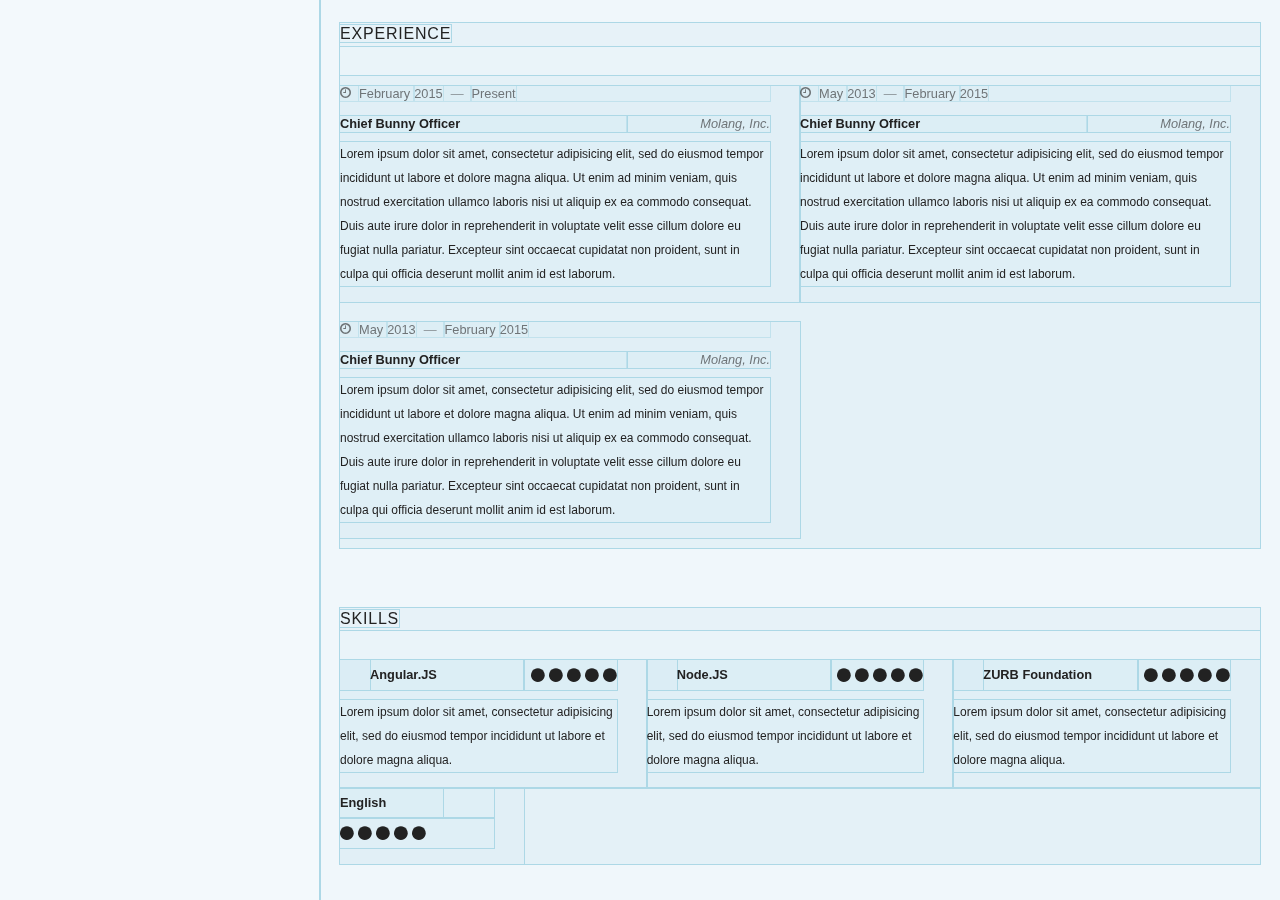
==== index.html @ 6b65cdb1 "Test" ====
<!doctype html>
<html lang="en" data-ng-app="resume">
<head>
  <meta charset="utf-8" />
  <meta name="viewport" content="width=device-width, initial-scale=1.0" />
  <title>Julien Thivent - App résumé</title>
  <link href="/assets/css/app.css" rel="stylesheet" type="text/css">
  <script src="/assets/js/foundation.js"></script>
  <script src="/assets/js/templates.js"></script>
  <script src="/assets/js/routes.js"></script>
  <script src="/assets/js/app.js"></script>
</head>
<body data-unresolved>
	<section data-ui-view>
		<noscript>NOSCRIPT</noscript>
	</section>
</body>
</html>
---- assets/css/app.css ----
@charset "UTF-8";
@import url(http://fonts.googleapis.com/css?family=Lato:100,300,400,700,900,100italic,300italic,400italic,700italic,900italic);
/*! normalize.css v3.0.1 | MIT License | git.io/normalize */
/**
 * 1. Set default font family to sans-serif.
 * 2. Prevent iOS text size adjust after orientation change, without disabling
 *    user zoom.
 */
html {
  font-family: sans-serif;
  /* 1 */
  -ms-text-size-adjust: 100%;
  /* 2 */
  -webkit-text-size-adjust: 100%;
  /* 2 */ }

/**
 * Remove default margin.
 */
body {
  margin: 0; }

/* HTML5 display definitions
   ========================================================================== */
/**
 * Correct `block` display not defined for any HTML5 element in IE 8/9.
 * Correct `block` display not defined for `details` or `summary` in IE 10/11 and Firefox.
 * Correct `block` display not defined for `main` in IE 11.
 */
article, aside, details, figcaption, figure, footer, header, hgroup, main, nav, section, summary {
  display: block; }

/**
 * 1. Correct `inline-block` display not defined in IE 8/9.
 * 2. Normalize vertical alignment of `progress` in Chrome, Firefox, and Opera.
 */
audio, canvas, progress, video {
  display: inline-block;
  /* 1 */
  vertical-align: baseline;
  /* 2 */ }

/**
 * Prevent modern browsers from displaying `audio` without controls.
 * Remove excess height in iOS 5 devices.
 */
audio:not([controls]) {
  display: none;
  height: 0; }

/**
 * Address `[hidden]` styling not present in IE 8/9/10.
 * Hide the `template` element in IE 8/9/11, Safari, and Firefox < 22.
 */
[hidden], template {
  display: none; }

/* Links
   ========================================================================== */
/**
 * Remove the gray background color from active links in IE 10.
 */
a {
  background: transparent; }

/**
 * Improve readability when focused and also mouse hovered in all browsers.
 */
a:active, a:hover {
  outline: 0; }

/* Text-level semantics
   ========================================================================== */
/**
 * Address styling not present in IE 8/9/10/11, Safari, and Chrome.
 */
abbr[title] {
  border-bottom: 1px dotted; }

/**
 * Address style set to `bolder` in Firefox 4+, Safari, and Chrome.
 */
b, strong {
  font-weight: bold; }

/**
 * Address styling not present in Safari and Chrome.
 */
dfn {
  font-style: italic; }

/**
 * Address variable `h1` font-size and margin within `section` and `article`
 * contexts in Firefox 4+, Safari, and Chrome.
 */
h1 {
  font-size: 2em;
  margin: 0.67em 0; }

/**
 * Address styling not present in IE 8/9.
 */
mark {
  background: #ff0;
  color: #000; }

/**
 * Address inconsistent and variable font size in all browsers.
 */
small {
  font-size: 80%; }

/**
 * Prevent `sub` and `sup` affecting `line-height` in all browsers.
 */
sub, sup {
  font-size: 75%;
  line-height: 0;
  position: relative;
  vertical-align: baseline; }

sup {
  top: -0.5em; }

sub {
  bottom: -0.25em; }

/* Embedded content
   ========================================================================== */
/**
 * Remove border when inside `a` element in IE 8/9/10.
 */
img {
  border: 0; }

/**
 * Correct overflow not hidden in IE 9/10/11.
 */
svg:not(:root) {
  overflow: hidden; }

/* Grouping content
   ========================================================================== */
/**
 * Address margin not present in IE 8/9 and Safari.
 */
figure {
  margin: 1em 40px; }

/**
 * Address differences between Firefox and other browsers.
 */
hr {
  box-sizing: content-box;
  height: 0; }

/**
 * Contain overflow in all browsers.
 */
pre {
  overflow: auto; }

/**
 * Address odd `em`-unit font size rendering in all browsers.
 */
code, kbd, pre, samp {
  font-family: monospace, monospace;
  font-size: 1em; }

/* Forms
   ========================================================================== */
/**
 * Known limitation: by default, Chrome and Safari on OS X allow very limited
 * styling of `select`, unless a `border` property is set.
 */
/**
 * 1. Correct color not being inherited.
 *    Known issue: affects color of disabled elements.
 * 2. Correct font properties not being inherited.
 * 3. Address margins set differently in Firefox 4+, Safari, and Chrome.
 */
button, input, optgroup, select, textarea {
  color: inherit;
  /* 1 */
  font: inherit;
  /* 2 */
  margin: 0;
  /* 3 */ }

/**
 * Address `overflow` set to `hidden` in IE 8/9/10/11.
 */
button {
  overflow: visible; }

/**
 * Address inconsistent `text-transform` inheritance for `button` and `select`.
 * All other form control elements do not inherit `text-transform` values.
 * Correct `button` style inheritance in Firefox, IE 8/9/10/11, and Opera.
 * Correct `select` style inheritance in Firefox.
 */
button, select {
  text-transform: none; }

/**
 * 1. Avoid the WebKit bug in Android 4.0.* where (2) destroys native `audio`
 *    and `video` controls.
 * 2. Correct inability to style clickable `input` types in iOS.
 * 3. Improve usability and consistency of cursor style between image-type
 *    `input` and others.
 */
button, html input[type="button"], input[type="reset"], input[type="submit"] {
  -webkit-appearance: button;
  /* 2 */
  cursor: pointer;
  /* 3 */ }

/**
 * Re-set default cursor for disabled elements.
 */
button[disabled], html input[disabled] {
  cursor: default; }

/**
 * Remove inner padding and border in Firefox 4+.
 */
button::-moz-focus-inner, input::-moz-focus-inner {
  border: 0;
  padding: 0; }

/**
 * Address Firefox 4+ setting `line-height` on `input` using `!important` in
 * the UA stylesheet.
 */
input {
  line-height: normal; }

/**
 * It's recommended that you don't attempt to style these elements.
 * Firefox's implementation doesn't respect box-sizing, padding, or width.
 *
 * 1. Address box sizing set to `content-box` in IE 8/9/10.
 * 2. Remove excess padding in IE 8/9/10.
 */
input[type="checkbox"], input[type="radio"] {
  box-sizing: border-box;
  /* 1 */
  padding: 0;
  /* 2 */ }

/**
 * Fix the cursor style for Chrome's increment/decrement buttons. For certain
 * `font-size` values of the `input`, it causes the cursor style of the
 * decrement button to change from `default` to `text`.
 */
input[type="number"]::-webkit-inner-spin-button, input[type="number"]::-webkit-outer-spin-button {
  height: auto; }

/**
 * 1. Address `appearance` set to `searchfield` in Safari and Chrome.
 * 2. Address `box-sizing` set to `border-box` in Safari and Chrome
 *    (include `-moz` to future-proof).
 */
input[type="search"] {
  -webkit-appearance: textfield;
  /* 1 */
  /* 2 */
  box-sizing: content-box; }

/**
 * Remove inner padding and search cancel button in Safari and Chrome on OS X.
 * Safari (but not Chrome) clips the cancel button when the search input has
 * padding (and `textfield` appearance).
 */
input[type="search"]::-webkit-search-cancel-button, input[type="search"]::-webkit-search-decoration {
  -webkit-appearance: none; }

/**
 * Define consistent border, margin, and padding.
 */
fieldset {
  border: 1px solid #c0c0c0;
  margin: 0 2px;
  padding: 0.35em 0.625em 0.75em; }

/**
 * 1. Correct `color` not being inherited in IE 8/9/10/11.
 * 2. Remove padding so people aren't caught out if they zero out fieldsets.
 */
legend {
  border: 0;
  /* 1 */
  padding: 0;
  /* 2 */ }

/**
 * Remove default vertical scrollbar in IE 8/9/10/11.
 */
textarea {
  overflow: auto; }

/**
 * Don't inherit the `font-weight` (applied by a rule above).
 * NOTE: the default cannot safely be changed in Chrome and Safari on OS X.
 */
optgroup {
  font-weight: bold; }

/* Tables
   ========================================================================== */
/**
 * Remove most spacing between table cells.
 */
table {
  border-collapse: collapse;
  border-spacing: 0; }

td, th {
  padding: 0; }

meta.foundation-version {
  font-family: "1.1.0"; }

meta.foundation-mq {
  font-family: "small=0&medium=40rem&large=75rem&xlarge=90rem&xxlarge=120rem"; }

/*
  GLOBAL
  ------

  Global styles and settings for Foundation for Apps are stored here. This file must always
  be imported, no matter what.

  Includes:
   -
*/
html, body {
  height: 100%;
  font-size: 100%; }

html {
  box-sizing: border-box; }

*, *:before, *:after {
  box-sizing: inherit; }

body {
  background: #fff;
  color: #222;
  padding: 0;
  margin: 0;
  font-family: "Helvetica Neue", "Helvetica", Helvetica, Arial, sans-serif;
  font-weight: normal;
  font-style: normal;
  line-height: 1;
  position: relative;
  -webkit-font-smoothing: antialiased;
  -moz-osx-font-smoothing: grayscale; }

img {
  max-width: 100%;
  height: auto;
  -ms-interpolation-mode: bicubic;
  display: inline-block;
  vertical-align: middle; }

a, [ui-sref], [zf-open], [zf-close], [zf-toggle] {
  cursor: pointer; }

#map_canvas img, #map_canvas embed, #map_canvas object, .map_canvas img, .map_canvas embed, .map_canvas object {
  max-width: none !important; }

.padding {
  padding: 1rem; }

.iconic {
  width: 1rem;
  height: 1rem;
  vertical-align: middle; }
  a > .iconic {
    margin-top: -2px;
    margin-right: 0.25rem; }
    a > .iconic * {
      fill: #00558b;
      stroke: #00558b; }
      a > .iconic *.iconic-property-accent {
        fill: #00558b;
        stroke: #00558b; }

.iconic * {
  fill: #00558b;
  stroke: #00558b; }
  .iconic *.iconic-property-accent {
    fill: #00558b;
    stroke: #00558b; }

.iconic-color-primary * {
  fill: #00558b;
  stroke: #00558b; }
  .iconic-color-primary *.iconic-property-accent {
    fill: #00558b;
    stroke: #00558b; }

.iconic-color-success * {
  fill: #43AC6A;
  stroke: #43AC6A; }
  .iconic-color-success *.iconic-property-accent {
    fill: #43AC6A;
    stroke: #43AC6A; }

.iconic-color-warning * {
  fill: #F08A24;
  stroke: #F08A24; }
  .iconic-color-warning *.iconic-property-accent {
    fill: #F08A24;
    stroke: #F08A24; }

.iconic-color-alert * {
  fill: #F04124;
  stroke: #F04124; }
  .iconic-color-alert *.iconic-property-accent {
    fill: #F04124;
    stroke: #F04124; }

.iconic-color-dark * {
  fill: #232323;
  stroke: #232323; }
  .iconic-color-dark *.iconic-property-accent {
    fill: #232323;
    stroke: #232323; }

.iconic-color-secondary * {
  fill: #f1f1f1;
  stroke: #f1f1f1; }
  .iconic-color-secondary *.iconic-property-accent {
    fill: #f1f1f1;
    stroke: #f1f1f1; }

/*
  ACTION SHEET
  ------------

  A dropdown menu that sticks to the bottom of the screen on small devices, and becomes a dropdown menu on larger devices.
*/
/*
  Styles for the list inside an action sheet.
  Don't include this mixin if you want to build custom controls inside the sheet.
*/
/*
  Styles for the action sheet container. Action sheets pin to the top or bottom of the screen.
*/
.action-sheet-container {
  position: relative;
  display: inline-block; }
  .action-sheet-container .button {
    margin-left: 0;
    margin-right: 0; }

.action-sheet {
  position: fixed;
  left: 0;
  z-index: 1000;
  width: 100%;
  padding: 1rem;
  background: white;
  text-align: center;
  transition-property: -webkit-transform opacity;
  transition-property: transform opacity;
  transition-duration: 0.25s;
  transition-timing-function: ease-out;
  box-shadow: 0 -3px 10px rgba(0, 0, 0, 0.25);
  bottom: 0;
  -webkit-transform: translateY(100%);
          transform: translateY(100%); }
  .action-sheet.is-active {
    -webkit-transform: translateY(0%);
            transform: translateY(0%); }
  .action-sheet ul {
    margin: -1rem;
    margin-top: 0;
    list-style-type: none;
    -webkit-user-select: none;
       -moz-user-select: none;
        -ms-user-select: none;
            user-select: none; }
    .action-sheet ul:first-child {
      margin-top: -1rem; }
      .action-sheet ul:first-child li:first-child {
        border-top: 0; }
    .action-sheet ul a {
      display: block;
      padding: 0.8rem;
      line-height: 1;
      color: #000;
      border-top: 1px solid #ccc; }
      .action-sheet ul a:hover {
        color: #000;
        background: #f2f2f2; }
    .action-sheet ul .alert > a {
      color: #F04124; }
    .action-sheet ul .disabled > a {
      pointer-events: none;
      color: #999; }
  @media only screen and (min-width: 40em) {
    .action-sheet {
      /*
    Core styles
  */
      position: absolute;
      left: 50%;
      width: 300px;
      border-radius: 4px;
      opacity: 0;
      pointer-events: none;
      /*
    Menu shadow
  */
      box-shadow: 0 0 10px rgba(0, 0, 0, 0.25);
      /*
    Active state
  */
      /*
    Menu tail
  */
      /*
    Positioning
  */
      top: auto;
      bottom: 0;
      -webkit-transform: translateX(-50%) translateY(110%);
              transform: translateX(-50%) translateY(110%); }
      .action-sheet.is-active {
        opacity: 1;
        pointer-events: auto; }
      .action-sheet::before, .action-sheet::after {
        content: '';
        position: absolute;
        left: 50%;
        display: block;
        width: 0px;
        height: 0px;
        border-left: 10px solid transparent;
        border-right: 10px solid transparent;
        margin-left: -10px; }
      .action-sheet.is-active {
        -webkit-transform: translateX(-50%) translateY(100%);
                transform: translateX(-50%) translateY(100%); }
      .action-sheet::before, .action-sheet::after {
        top: -10px;
        bottom: auto;
        border-top: 0;
        border-bottom: 10px solid white; }
      .action-sheet::before {
        top: -12px;
        border-bottom-color: rgba(0, 0, 0, 0.15); }
      .action-sheet.top {
        /*
    Core styles
  */
        position: absolute;
        left: 50%;
        width: 300px;
        border-radius: 4px;
        opacity: 0;
        pointer-events: none;
        /*
    Menu shadow
  */
        box-shadow: 0 0 10px rgba(0, 0, 0, 0.25);
        /*
    Active state
  */
        /*
    Menu tail
  */
        /*
    Positioning
  */
        top: 0;
        bottom: auto;
        -webkit-transform: translateX(-50%) translateY(-120%);
                transform: translateX(-50%) translateY(-120%); }
        .action-sheet.top.is-active {
          opacity: 1;
          pointer-events: auto; }
        .action-sheet.top::before, .action-sheet.top::after {
          content: '';
          position: absolute;
          left: 50%;
          display: block;
          width: 0px;
          height: 0px;
          border-left: 10px solid transparent;
          border-right: 10px solid transparent;
          margin-left: -10px; }
        .action-sheet.top.is-active {
          -webkit-transform: translateX(-50%) translateY(-110%);
                  transform: translateX(-50%) translateY(-110%); }
        .action-sheet.top::before, .action-sheet.top::after {
          top: auto;
          bottom: -10px;
          border-top: 10px solid white;
          border-bottom: 0; }
        .action-sheet.top::before {
          bottom: -12px;
          border-top-color: rgba(0, 0, 0, 0.15); } }
  .action-sheet.primary {
    background: #00558b;
    color: #fff;
    border: 0; }
    .action-sheet.primary::before {
      display: none; }
    .action-sheet.primary::before, .action-sheet.primary::after {
      border-top-color: #00558b; }
    .action-sheet.primary.top::before, .action-sheet.primary.top::after {
      border-bottom-color: #00558b; }
    .action-sheet.primary ul {
      margin: -1rem;
      margin-top: 0;
      list-style-type: none;
      -webkit-user-select: none;
         -moz-user-select: none;
          -ms-user-select: none;
              user-select: none; }
      .action-sheet.primary ul:first-child {
        margin-top: -1rem; }
        .action-sheet.primary ul:first-child li:first-child {
          border-top: 0; }
      .action-sheet.primary ul a {
        display: block;
        padding: 0.8rem;
        line-height: 1;
        color: #fff;
        border-top: 1px solid #006cb0; }
        .action-sheet.primary ul a:hover {
          color: #fff;
          background: #00609e; }
      .action-sheet.primary ul .alert > a {
        color: #F04124; }
      .action-sheet.primary ul .disabled > a {
        pointer-events: none;
        color: #999; }
  .action-sheet.dark {
    background: #232323;
    color: #fff;
    border: 0; }
    .action-sheet.dark::before {
      display: none; }
    .action-sheet.dark::before, .action-sheet.dark::after {
      border-top-color: #232323; }
    .action-sheet.dark.top::before, .action-sheet.dark.top::after {
      border-bottom-color: #232323; }
    .action-sheet.dark ul {
      margin: -1rem;
      margin-top: 0;
      list-style-type: none;
      -webkit-user-select: none;
         -moz-user-select: none;
          -ms-user-select: none;
              user-select: none; }
      .action-sheet.dark ul:first-child {
        margin-top: -1rem; }
        .action-sheet.dark ul:first-child li:first-child {
          border-top: 0; }
      .action-sheet.dark ul a {
        display: block;
        padding: 0.8rem;
        line-height: 1;
        color: #fff;
        border-top: 1px solid #393939; }
        .action-sheet.dark ul a:hover {
          color: #fff;
          background: #2e2e2e; }
      .action-sheet.dark ul .alert > a {
        color: #F04124; }
      .action-sheet.dark ul .disabled > a {
        pointer-events: none;
        color: #999; }

/*
  BLOCK LIST
  ----------

  A generic list component that can accomodate a variety of styles and controls.

  Features:
   - Icons
   - Labels
   - Chevrons
   - Text fields
   - Dropdown menus
   - Checkbox/radio inputs
*/
/*
  Adds styles for a block list container.

  $font-size: global font size for the list.
  $full-bleed: when "true", the margins of the list invert to line it up with the edge of a padded element.
*/
.block-list {
  margin-bottom: 1rem;
  line-height: 1;
  -webkit-user-select: none;
     -moz-user-select: none;
      -ms-user-select: none;
          user-select: none; }
  .block-list, .block-list ul {
    list-style-type: none; }
  .block-list ul {
    margin-left: 0; }

/*
  Styles block list headers on the selector you include this mixin in (normally a <header>).

  $color - color of the header.
  $font-size - font size of the header.
  $offset - left margin to add to the header, to line it up with the list items.
*/
/*
  Styles block list items on the selector you include this mixin in (normally an <li>).

  $color - color of items.
  $color-hover - color of items on hover.
  $background - background of items.
  $background-hover - background of items on hover.
  $border - border between items.
  $padding - padding on items.
*/
/*
  Adds label styles to the class you include this mixin in.

  $color - color of the label.
  $left-class - extra class to flip the orientation of the label.
  $left-padding - left padding to use for left-hand labels.
*/
/*
  Adds support for chevrons, which appear on the right-hand side of the item.

  $color - color of the chevron.
  $padding - include the global padding of block list items here.
*/
/*
  Adds icon styles. Call this mixin on a block list container.

  $size - size of the icon as a percentage (decimal) of the list item's height.
  $item-selector - overrides the 'li' selector used for list items.
*/
/*
  Adds support for text fields, select menus, and checkbox/radio groups in block lists.

  $color - color of select menu arrow.
  $background-hover - color of select menu when hovered over.
  $padding - include the global padding of block list items here.
  $dropdown-class - class to use for list items that contain a dropdown.
  $switch-class - class to use for switches inside list items.
*/
.block-list {
  font-size: 1rem;
  margin-left: -1rem;
  margin-right: -1rem; }
  .block-list input[type="text"], .block-list input[type="password"], .block-list input[type="date"], .block-list input[type="datetime"], .block-list input[type="datetime-local"], .block-list input[type="month"], .block-list input[type="week"], .block-list input[type="email"], .block-list input[type="number"], .block-list input[type="search"], .block-list input[type="tel"], .block-list input[type="time"], .block-list input[type="url"], .block-list input[type="color"], .block-list textarea {
    margin: 0;
    border: 0;
    line-height: 1;
    height: auto;
    padding: 0.8rem 1rem;
    color: inherit; }
    .block-list input[type="text"]:hover, .block-list input[type="text"]:focus, .block-list input[type="password"]:hover, .block-list input[type="password"]:focus, .block-list input[type="date"]:hover, .block-list input[type="date"]:focus, .block-list input[type="datetime"]:hover, .block-list input[type="datetime"]:focus, .block-list input[type="datetime-local"]:hover, .block-list input[type="datetime-local"]:focus, .block-list input[type="month"]:hover, .block-list input[type="month"]:focus, .block-list input[type="week"]:hover, .block-list input[type="week"]:focus, .block-list input[type="email"]:hover, .block-list input[type="email"]:focus, .block-list input[type="number"]:hover, .block-list input[type="number"]:focus, .block-list input[type="search"]:hover, .block-list input[type="search"]:focus, .block-list input[type="tel"]:hover, .block-list input[type="tel"]:focus, .block-list input[type="time"]:hover, .block-list input[type="time"]:focus, .block-list input[type="url"]:hover, .block-list input[type="url"]:focus, .block-list input[type="color"]:hover, .block-list input[type="color"]:focus, .block-list textarea:hover, .block-list textarea:focus {
      border: 0; }
  .block-list li > input[type="checkbox"], .block-list li > input[type="radio"] {
    position: absolute;
    left: -9999px; }
    .block-list li > input[type="checkbox"] + label, .block-list li > input[type="radio"] + label {
      display: block;
      font-size: 1rem;
      margin: 0; }
    .block-list li > input[type="checkbox"]:checked + label::before, .block-list li > input[type="radio"]:checked + label::before {
      background-image: url('data:image/svg+xml;utf8,<svg xmlns="http://www.w3.org/2000/svg" version="1.1" width="32" height="32" viewBox="0 0 32 32"><path fill="black" d="M16 0c-8.837 0-16 7.163-16 16s7.163 16 16 16 16-7.163 16-16-7.163-16-16-16zm6.906 8.875l2.219 2.031-12.063 13.281-6.188-6.188 2.125-2.125 3.938 3.938 9.969-10.938z"/></svg>');
      content: '';
      background-size: 100% 100%;
      width: 1.5em;
      height: 1.5em;
      color: #00558b;
      float: right;
      pointer-events: none;
      margin-top: -0.25em; }
      @media screen and (min-width: 0\0) {
        .block-list li > input[type="checkbox"]:checked + label::before, .block-list li > input[type="radio"]:checked + label::before {
          background-image: url('[data-uri]'); } }
  .block-list .with-dropdown {
    color: inherit; }
    .block-list .with-dropdown select {
      -webkit-appearance: none;
      -moz-appearance: none;
      outline: 0;
      background: 0;
      border: 0;
      height: auto;
      padding: 0.8rem 1rem;
      margin: 0;
      font-size: 1em;
      line-height: 1;
      color: inherit;
      background-color: transparent; }
  .block-list .switch {
    position: absolute;
    top: 50%;
    right: 1rem;
    -webkit-transform: translateY(-50%);
            transform: translateY(-50%); }
  .block-list.with-icons li > a, .block-list.with-icons li > span, .block-list.with-icons li > label {
    padding-left: 2.8rem; }
  .block-list.with-icons li img, .block-list.with-icons li .iconic {
    position: absolute;
    top: 0.26rem;
    left: 0.26rem;
    width: 2.08rem;
    height: 2.08rem;
    border-radius: 8px;
    pointer-events: none; }
  .block-list header {
    margin-top: 1em;
    color: #666666;
    font-weight: bold;
    margin-bottom: 0.5em;
    margin-left: 1rem;
    font-size: 0.8em;
    cursor: default;
    text-transform: uppercase; }
  .block-list li {
    position: relative;
    border-bottom: 1px solid #d0d0d0; }
    .block-list li:first-child {
      border-top: 1px solid #d0d0d0; }
    .block-list li > a, .block-list li > span, .block-list li > label {
      display: block;
      padding: 0.8rem 1rem;
      padding-left: 1rem;
      color: #000;
      line-height: 1; }
    .block-list li > span {
      cursor: default; }
    .block-list li > a, .block-list li > label {
      cursor: pointer; }
      .block-list li > a:hover, .block-list li > label:hover {
        color: #000; }
    .block-list li > a:hover, .block-list li > label:hover, .block-list li select:hover {
      background: #f4f4f4; }
    .block-list li.caution > a, .block-list li.caution > a:hover {
      color: #F04124; }
    .block-list li.disabled > a {
      cursor: default; }
      .block-list li.disabled > a, .block-list li.disabled > a:hover {
        color: #999; }
      .block-list li.disabled > a:hover {
        background: transparent; }
    .block-list li.with-chevron::after {
      content: '\203A';
      display: block;
      position: absolute;
      right: 1rem;
      top: 50%;
      -webkit-transform: translateY(-50%);
              transform: translateY(-50%);
      font-weight: bold;
      color: #666666;
      font-size: 2em; }
    .block-list li.with-chevron .block-list-label {
      padding-right: 1.5rem; }
    .block-list li .block-list-label {
      display: inline-block;
      float: right;
      padding: 0;
      color: #999999;
      pointer-events: none; }
      .block-list li .block-list-label.left {
        margin-left: 0.8rem;
        float: none; }

.button, .button-group > li > a, .button-group > li > label, .button-group > li > button, #content .navigation .scrollers li a {
  display: inline-block;
  border: 0;
  text-align: center;
  line-height: 1;
  cursor: pointer;
  -webkit-appearance: none;
  -webkit-font-smoothing: antialiased;
  transition: background 0.25s ease-out;
  vertical-align: middle;
  padding: 0.85em 1em;
  margin: 0 1rem 1rem 0;
  font-size: 0.9rem;
  border-radius: 0; }

.button {
  font-size: 0.9rem;
  display: inline-block;
  width: auto;
  margin: 0 1rem 1rem 0;
  background: #00558b;
  color: #fff; }
  .button .iconic {
    width: 1em;
    height: 1em;
    vertical-align: middle;
    margin-right: 0.25em;
    margin-top: -2px; }
  .button:hover, .button:focus {
    background: #004876;
    color: #fff; }
  .button .iconic * {
    fill: #fff;
    stroke: #fff; }
    .button .iconic *.iconic-property-accent {
      fill: #fff;
      stroke: #fff; }
  .button.tiny {
    font-size: 0.63rem; }
    .button.tiny .iconic {
      width: 1em;
      height: 1em;
      vertical-align: middle;
      margin-right: 0.25em;
      margin-top: -2px; }
  .button.small {
    font-size: 0.72rem; }
    .button.small .iconic {
      width: 1em;
      height: 1em;
      vertical-align: middle;
      margin-right: 0.25em;
      margin-top: -2px; }
  .button.large {
    font-size: 1.17rem; }
    .button.large .iconic {
      width: 1em;
      height: 1em;
      vertical-align: middle;
      margin-right: 0.25em;
      margin-top: -2px; }
  .button.expand {
    display: block;
    width: 100%;
    margin-left: 0;
    margin-right: 0; }
  .button.secondary {
    background: #f1f1f1;
    color: #000; }
    .button.secondary:hover, .button.secondary:focus {
      background: #cdcdcd;
      color: #000; }
    .button.secondary .iconic * {
      fill: #000;
      stroke: #000; }
      .button.secondary .iconic *.iconic-property-accent {
        fill: #000;
        stroke: #000; }
  .button.success {
    background: #43AC6A;
    color: #fff; }
    .button.success:hover, .button.success:focus {
      background: #39925a;
      color: #fff; }
    .button.success .iconic * {
      fill: #fff;
      stroke: #fff; }
      .button.success .iconic *.iconic-property-accent {
        fill: #fff;
        stroke: #fff; }
  .button.warning {
    background: #F08A24;
    color: #fff; }
    .button.warning:hover, .button.warning:focus {
      background: #dc750f;
      color: #fff; }
    .button.warning .iconic * {
      fill: #fff;
      stroke: #fff; }
      .button.warning .iconic *.iconic-property-accent {
        fill: #fff;
        stroke: #fff; }
  .button.alert {
    background: #F04124;
    color: #fff; }
    .button.alert:hover, .button.alert:focus {
      background: #dc2c0f;
      color: #fff; }
    .button.alert .iconic * {
      fill: #fff;
      stroke: #fff; }
      .button.alert .iconic *.iconic-property-accent {
        fill: #fff;
        stroke: #fff; }
  .button.info {
    background: #A0D3E8;
    color: #000; }
    .button.info:hover, .button.info:focus {
      background: #71bddd;
      color: #000; }
    .button.info .iconic * {
      fill: #000;
      stroke: #000; }
      .button.info .iconic *.iconic-property-accent {
        fill: #000;
        stroke: #000; }
  .button.dark {
    background: #232323;
    color: #fff; }
    .button.dark:hover, .button.dark:focus {
      background: #1e1e1e;
      color: #fff; }
    .button.dark .iconic * {
      fill: #fff;
      stroke: #fff; }
      .button.dark .iconic *.iconic-property-accent {
        fill: #fff;
        stroke: #fff; }
  .button.hollow {
    border: 1px solid #00558b;
    background: transparent;
    color: #00558b; }
    .button.hollow:hover, .button.hollow:focus {
      border-color: #008ee8;
      background: transparent;
      color: #008ee8; }
    .button.hollow .iconic * {
      fill: #00558b;
      stroke: #00558b; }
      .button.hollow .iconic *.iconic-property-accent {
        fill: #00558b;
        stroke: #00558b; }
    .button.hollow:hover .iconic * {
      fill: #008ee8;
      stroke: #008ee8; }
      .button.hollow:hover .iconic *.iconic-property-accent {
        fill: #008ee8;
        stroke: #008ee8; }
    .button.hollow.secondary {
      border: 1px solid #f1f1f1;
      background: transparent;
      color: #f1f1f1; }
      .button.hollow.secondary:hover, .button.hollow.secondary:focus {
        border-color: #f4f4f4;
        background: transparent;
        color: #f4f4f4; }
      .button.hollow.secondary .iconic * {
        fill: #f1f1f1;
        stroke: #f1f1f1; }
        .button.hollow.secondary .iconic *.iconic-property-accent {
          fill: #f1f1f1;
          stroke: #f1f1f1; }
      .button.hollow.secondary:hover .iconic * {
        fill: #f4f4f4;
        stroke: #f4f4f4; }
        .button.hollow.secondary:hover .iconic *.iconic-property-accent {
          fill: #f4f4f4;
          stroke: #f4f4f4; }
    .button.hollow.success {
      border: 1px solid #43AC6A;
      background: transparent;
      color: #43AC6A; }
      .button.hollow.success:hover, .button.hollow.success:focus {
        border-color: #6dc68e;
        background: transparent;
        color: #6dc68e; }
      .button.hollow.success .iconic * {
        fill: #43AC6A;
        stroke: #43AC6A; }
        .button.hollow.success .iconic *.iconic-property-accent {
          fill: #43AC6A;
          stroke: #43AC6A; }
      .button.hollow.success:hover .iconic * {
        fill: #6dc68e;
        stroke: #6dc68e; }
        .button.hollow.success:hover .iconic *.iconic-property-accent {
          fill: #6dc68e;
          stroke: #6dc68e; }
    .button.hollow.warning {
      border: 1px solid #F08A24;
      background: transparent;
      color: #F08A24; }
      .button.hollow.warning:hover, .button.hollow.warning:focus {
        border-color: #f4a75b;
        background: transparent;
        color: #f4a75b; }
      .button.hollow.warning .iconic * {
        fill: #F08A24;
        stroke: #F08A24; }
        .button.hollow.warning .iconic *.iconic-property-accent {
          fill: #F08A24;
          stroke: #F08A24; }
      .button.hollow.warning:hover .iconic * {
        fill: #f4a75b;
        stroke: #f4a75b; }
        .button.hollow.warning:hover .iconic *.iconic-property-accent {
          fill: #f4a75b;
          stroke: #f4a75b; }
    .button.hollow.alert {
      border: 1px solid #F04124;
      background: transparent;
      color: #F04124; }
      .button.hollow.alert:hover, .button.hollow.alert:focus {
        border-color: #f4715b;
        background: transparent;
        color: #f4715b; }
      .button.hollow.alert .iconic * {
        fill: #F04124;
        stroke: #F04124; }
        .button.hollow.alert .iconic *.iconic-property-accent {
          fill: #F04124;
          stroke: #F04124; }
      .button.hollow.alert:hover .iconic * {
        fill: #f4715b;
        stroke: #f4715b; }
        .button.hollow.alert:hover .iconic *.iconic-property-accent {
          fill: #f4715b;
          stroke: #f4715b; }
    .button.hollow.info {
      border: 1px solid #A0D3E8;
      background: transparent;
      color: #A0D3E8; }
      .button.hollow.info:hover, .button.hollow.info:focus {
        border-color: #b8deee;
        background: transparent;
        color: #b8deee; }
      .button.hollow.info .iconic * {
        fill: #A0D3E8;
        stroke: #A0D3E8; }
        .button.hollow.info .iconic *.iconic-property-accent {
          fill: #A0D3E8;
          stroke: #A0D3E8; }
      .button.hollow.info:hover .iconic * {
        fill: #b8deee;
        stroke: #b8deee; }
        .button.hollow.info:hover .iconic *.iconic-property-accent {
          fill: #b8deee;
          stroke: #b8deee; }
    .button.hollow.dark {
      border: 1px solid #232323;
      background: transparent;
      color: #232323; }
      .button.hollow.dark:hover, .button.hollow.dark:focus {
        border-color: #5a5a5a;
        background: transparent;
        color: #5a5a5a; }
      .button.hollow.dark .iconic * {
        fill: #232323;
        stroke: #232323; }
        .button.hollow.dark .iconic *.iconic-property-accent {
          fill: #232323;
          stroke: #232323; }
      .button.hollow.dark:hover .iconic * {
        fill: #5a5a5a;
        stroke: #5a5a5a; }
        .button.hollow.dark:hover .iconic *.iconic-property-accent {
          fill: #5a5a5a;
          stroke: #5a5a5a; }
  .button.disabled {
    opacity: 0.5;
    cursor: default;
    pointer-events: none; }

.button-group {
  margin: 0;
  margin-bottom: 1rem;
  list-style-type: none;
  display: -webkit-inline-flex;
  display: -ms-inline-flexbox;
  display: inline-flex;
  border-radius: 0;
  overflow: hidden;
  font-size: 0.9rem; }
  .button-group > li {
    -webkit-flex: 0 0 auto;
        -ms-flex: 0 0 auto;
            flex: 0 0 auto; }
    .button-group > li > a, .button-group > li > label, .button-group > li > button {
      border-radius: 0;
      font-size: inherit;
      display: block;
      margin: 0; }
    .button-group > li > input + label {
      margin-left: 0; }
    .button-group > li:not(:last-child) > a, .button-group > li:not(:last-child) > label, .button-group > li:not(:last-child) > button {
      border-right: 1px solid #004068; }
  .button-group .iconic {
    width: 1em;
    height: 1em;
    vertical-align: middle;
    margin-right: 0.25em;
    margin-top: -2px; }

.button-group.segmented, .button-group.segmented.secondary, .button-group.segmented.success, .button-group.segmented.warning, .button-group.segmented.alert {
  border: 1px solid #00558b;
  transition-property: background color; }
  .button-group.segmented > li > input[type="radio"] {
    position: absolute;
    left: -9999px; }
  .button-group.segmented > li > a, .button-group.segmented.secondary > li > a, .button-group.segmented.success > li > a, .button-group.segmented.warning > li > a, .button-group.segmented.alert > li > a, .button-group.segmented > li > label, .button-group.segmented.secondary > li > label, .button-group.segmented.success > li > label, .button-group.segmented.warning > li > label, .button-group.segmented.alert > li > label, .button-group.segmented > li > button, .button-group.segmented.secondary > li > button, .button-group.segmented.success > li > button, .button-group.segmented.warning > li > button, .button-group.segmented.alert > li > button {
    margin-right: 0;
    background: transparent; }

.button-group {
  display: -webkit-inline-flex;
  display: -ms-inline-flexbox;
  display: inline-flex;
  border-radius: 0; }
  .button-group > li {
    -webkit-flex: 0 0 auto;
        -ms-flex: 0 0 auto;
            flex: 0 0 auto; }
  .button-group > li > a, .button-group > li > label, .button-group > li > button {
    background: #00558b;
    color: #fff;
    border-color: #004876; }
    .button-group > li > a:hover, .button-group > li > a:focus, .button-group > li > label:hover, .button-group > li > label:focus, .button-group > li > button:hover, .button-group > li > button:focus {
      background: #004876;
      color: #fff; }
    .button-group > li > a .iconic *, .button-group > li > label .iconic *, .button-group > li > button .iconic * {
      fill: #fff;
      stroke: #fff; }
      .button-group > li > a .iconic *.iconic-property-accent, .button-group > li > label .iconic *.iconic-property-accent, .button-group > li > button .iconic *.iconic-property-accent {
        fill: #fff;
        stroke: #fff; }
  .button-group > li.is-active > a, .button-group > li.is-active > label, .button-group > li.is-active > button {
    background: #004876; }
  .button-group.secondary > li > a, .button-group.secondary > li > label, .button-group.secondary > li > button {
    background: #f1f1f1;
    color: #000;
    border-color: #cdcdcd; }
    .button-group.secondary > li > a:hover, .button-group.secondary > li > a:focus, .button-group.secondary > li > label:hover, .button-group.secondary > li > label:focus, .button-group.secondary > li > button:hover, .button-group.secondary > li > button:focus {
      background: #cdcdcd;
      color: #000; }
    .button-group.secondary > li > a .iconic *, .button-group.secondary > li > label .iconic *, .button-group.secondary > li > button .iconic * {
      fill: #000;
      stroke: #000; }
      .button-group.secondary > li > a .iconic *.iconic-property-accent, .button-group.secondary > li > label .iconic *.iconic-property-accent, .button-group.secondary > li > button .iconic *.iconic-property-accent {
        fill: #000;
        stroke: #000; }
  .button-group.secondary > li.is-active > a, .button-group.secondary > li.is-active > label, .button-group.secondary > li.is-active > button {
    background: #cdcdcd; }
  .button-group.success > li > a, .button-group.success > li > label, .button-group.success > li > button {
    background: #43AC6A;
    color: #fff;
    border-color: #39925a; }
    .button-group.success > li > a:hover, .button-group.success > li > a:focus, .button-group.success > li > label:hover, .button-group.success > li > label:focus, .button-group.success > li > button:hover, .button-group.success > li > button:focus {
      background: #39925a;
      color: #fff; }
    .button-group.success > li > a .iconic *, .button-group.success > li > label .iconic *, .button-group.success > li > button .iconic * {
      fill: #fff;
      stroke: #fff; }
      .button-group.success > li > a .iconic *.iconic-property-accent, .button-group.success > li > label .iconic *.iconic-property-accent, .button-group.success > li > button .iconic *.iconic-property-accent {
        fill: #fff;
        stroke: #fff; }
  .button-group.success > li.is-active > a, .button-group.success > li.is-active > label, .button-group.success > li.is-active > button {
    background: #39925a; }
  .button-group.warning > li > a, .button-group.warning > li > label, .button-group.warning > li > button {
    background: #F08A24;
    color: #fff;
    border-color: #dc750f; }
    .button-group.warning > li > a:hover, .button-group.warning > li > a:focus, .button-group.warning > li > label:hover, .button-group.warning > li > label:focus, .button-group.warning > li > button:hover, .button-group.warning > li > button:focus {
      background: #dc750f;
      color: #fff; }
    .button-group.warning > li > a .iconic *, .button-group.warning > li > label .iconic *, .button-group.warning > li > button .iconic * {
      fill: #fff;
      stroke: #fff; }
      .button-group.warning > li > a .iconic *.iconic-property-accent, .button-group.warning > li > label .iconic *.iconic-property-accent, .button-group.warning > li > button .iconic *.iconic-property-accent {
        fill: #fff;
        stroke: #fff; }
  .button-group.warning > li.is-active > a, .button-group.warning > li.is-active > label, .button-group.warning > li.is-active > button {
    background: #dc750f; }
  .button-group.alert > li > a, .button-group.alert > li > label, .button-group.alert > li > button {
    background: #F04124;
    color: #fff;
    border-color: #dc2c0f; }
    .button-group.alert > li > a:hover, .button-group.alert > li > a:focus, .button-group.alert > li > label:hover, .button-group.alert > li > label:focus, .button-group.alert > li > button:hover, .button-group.alert > li > button:focus {
      background: #dc2c0f;
      color: #fff; }
    .button-group.alert > li > a .iconic *, .button-group.alert > li > label .iconic *, .button-group.alert > li > button .iconic * {
      fill: #fff;
      stroke: #fff; }
      .button-group.alert > li > a .iconic *.iconic-property-accent, .button-group.alert > li > label .iconic *.iconic-property-accent, .button-group.alert > li > button .iconic *.iconic-property-accent {
        fill: #fff;
        stroke: #fff; }
  .button-group.alert > li.is-active > a, .button-group.alert > li.is-active > label, .button-group.alert > li.is-active > button {
    background: #dc2c0f; }
  .button-group > li.secondary > a, .button-group > li.secondary > label, .button-group > li.secondary > button {
    background: #f1f1f1;
    color: #000;
    border-color: #f1f1f1; }
    .button-group > li.secondary > a:hover, .button-group > li.secondary > a:focus, .button-group > li.secondary > label:hover, .button-group > li.secondary > label:focus, .button-group > li.secondary > button:hover, .button-group > li.secondary > button:focus {
      background: #cdcdcd;
      color: #000; }
    .button-group > li.secondary > a:hover, .button-group > li.secondary > a:focus, .button-group > li.secondary > label:hover, .button-group > li.secondary > label:focus, .button-group > li.secondary > button:hover, .button-group > li.secondary > button:focus {
      border-color: #b5b5b5; }
    .button-group > li.secondary > a .iconic *, .button-group > li.secondary > label .iconic *, .button-group > li.secondary > button .iconic * {
      fill: #000;
      stroke: #000; }
      .button-group > li.secondary > a .iconic *.iconic-property-accent, .button-group > li.secondary > label .iconic *.iconic-property-accent, .button-group > li.secondary > button .iconic *.iconic-property-accent {
        fill: #000;
        stroke: #000; }
  .button-group > li.success > a, .button-group > li.success > label, .button-group > li.success > button {
    background: #43AC6A;
    color: #fff;
    border-color: #43AC6A; }
    .button-group > li.success > a:hover, .button-group > li.success > a:focus, .button-group > li.success > label:hover, .button-group > li.success > label:focus, .button-group > li.success > button:hover, .button-group > li.success > button:focus {
      background: #39925a;
      color: #fff; }
    .button-group > li.success > a:hover, .button-group > li.success > a:focus, .button-group > li.success > label:hover, .button-group > li.success > label:focus, .button-group > li.success > button:hover, .button-group > li.success > button:focus {
      border-color: #32814f; }
    .button-group > li.success > a .iconic *, .button-group > li.success > label .iconic *, .button-group > li.success > button .iconic * {
      fill: #fff;
      stroke: #fff; }
      .button-group > li.success > a .iconic *.iconic-property-accent, .button-group > li.success > label .iconic *.iconic-property-accent, .button-group > li.success > button .iconic *.iconic-property-accent {
        fill: #fff;
        stroke: #fff; }
  .button-group > li.warning > a, .button-group > li.warning > label, .button-group > li.warning > button {
    background: #F08A24;
    color: #fff;
    border-color: #F08A24; }
    .button-group > li.warning > a:hover, .button-group > li.warning > a:focus, .button-group > li.warning > label:hover, .button-group > li.warning > label:focus, .button-group > li.warning > button:hover, .button-group > li.warning > button:focus {
      background: #dc750f;
      color: #fff; }
    .button-group > li.warning > a:hover, .button-group > li.warning > a:focus, .button-group > li.warning > label:hover, .button-group > li.warning > label:focus, .button-group > li.warning > button:hover, .button-group > li.warning > button:focus {
      border-color: #c2670d; }
    .button-group > li.warning > a .iconic *, .button-group > li.warning > label .iconic *, .button-group > li.warning > button .iconic * {
      fill: #fff;
      stroke: #fff; }
      .button-group > li.warning > a .iconic *.iconic-property-accent, .button-group > li.warning > label .iconic *.iconic-property-accent, .button-group > li.warning > button .iconic *.iconic-property-accent {
        fill: #fff;
        stroke: #fff; }
  .button-group > li.alert > a, .button-group > li.alert > label, .button-group > li.alert > button {
    background: #F04124;
    color: #fff;
    border-color: #F04124; }
    .button-group > li.alert > a:hover, .button-group > li.alert > a:focus, .button-group > li.alert > label:hover, .button-group > li.alert > label:focus, .button-group > li.alert > button:hover, .button-group > li.alert > button:focus {
      background: #dc2c0f;
      color: #fff; }
    .button-group > li.alert > a:hover, .button-group > li.alert > a:focus, .button-group > li.alert > label:hover, .button-group > li.alert > label:focus, .button-group > li.alert > button:hover, .button-group > li.alert > button:focus {
      border-color: #c2270d; }
    .button-group > li.alert > a .iconic *, .button-group > li.alert > label .iconic *, .button-group > li.alert > button .iconic * {
      fill: #fff;
      stroke: #fff; }
      .button-group > li.alert > a .iconic *.iconic-property-accent, .button-group > li.alert > label .iconic *.iconic-property-accent, .button-group > li.alert > button .iconic *.iconic-property-accent {
        fill: #fff;
        stroke: #fff; }
  .button-group.segmented {
    border-color: #00558b; }
    .button-group.segmented > li > a, .button-group.segmented > li > label, .button-group.segmented > li > button {
      border-color: #00558b;
      color: #00558b; }
      .button-group.segmented > li > a:hover, .button-group.segmented > li > label:hover, .button-group.segmented > li > button:hover {
        background: rgba(0, 85, 139, 0.25);
        color: #00558b; }
      .button-group.segmented > li > a .iconic *, .button-group.segmented > li > label .iconic *, .button-group.segmented > li > button .iconic * {
        fill: #00558b;
        stroke: #00558b; }
        .button-group.segmented > li > a .iconic *.iconic-property-accent, .button-group.segmented > li > label .iconic *.iconic-property-accent, .button-group.segmented > li > button .iconic *.iconic-property-accent {
          fill: #00558b;
          stroke: #00558b; }
    .button-group.segmented > li.is-active > a, .button-group.segmented > li.is-active > a:hover, .button-group.segmented > li > input:checked + label, .button-group.segmented > li > input:checked + label:hover {
      background: #00558b;
      color: #fff; }
    .button-group.segmented > li.is-active > a .iconic *, .button-group.segmented > li > input:checked + label .iconic * {
      fill: #fff;
      stroke: #fff; }
      .button-group.segmented > li.is-active > a .iconic *.iconic-property-accent, .button-group.segmented > li > input:checked + label .iconic *.iconic-property-accent {
        fill: #fff;
        stroke: #fff; }
    .button-group.segmented.secondary {
      border-color: #f1f1f1; }
      .button-group.segmented.secondary > li > a, .button-group.segmented.secondary > li > label, .button-group.segmented.secondary > li > button {
        border-color: #f1f1f1;
        color: #f1f1f1; }
        .button-group.segmented.secondary > li > a:hover, .button-group.segmented.secondary > li > label:hover, .button-group.segmented.secondary > li > button:hover {
          background: rgba(241, 241, 241, 0.25);
          color: #f1f1f1; }
        .button-group.segmented.secondary > li > a .iconic *, .button-group.segmented.secondary > li > label .iconic *, .button-group.segmented.secondary > li > button .iconic * {
          fill: #f1f1f1;
          stroke: #f1f1f1; }
          .button-group.segmented.secondary > li > a .iconic *.iconic-property-accent, .button-group.segmented.secondary > li > label .iconic *.iconic-property-accent, .button-group.segmented.secondary > li > button .iconic *.iconic-property-accent {
            fill: #f1f1f1;
            stroke: #f1f1f1; }
      .button-group.segmented.secondary > li.is-active > a, .button-group.segmented.secondary > li.is-active > a:hover, .button-group.segmented.secondary > li > input:checked + label, .button-group.segmented.secondary > li > input:checked + label:hover {
        background: #f1f1f1;
        color: #000; }
      .button-group.segmented.secondary > li.is-active > a .iconic *, .button-group.segmented.secondary > li > input:checked + label .iconic * {
        fill: #000;
        stroke: #000; }
        .button-group.segmented.secondary > li.is-active > a .iconic *.iconic-property-accent, .button-group.segmented.secondary > li > input:checked + label .iconic *.iconic-property-accent {
          fill: #000;
          stroke: #000; }
    .button-group.segmented.success {
      border-color: #43AC6A; }
      .button-group.segmented.success > li > a, .button-group.segmented.success > li > label, .button-group.segmented.success > li > button {
        border-color: #43AC6A;
        color: #43AC6A; }
        .button-group.segmented.success > li > a:hover, .button-group.segmented.success > li > label:hover, .button-group.segmented.success > li > button:hover {
          background: rgba(67, 172, 106, 0.25);
          color: #43AC6A; }
        .button-group.segmented.success > li > a .iconic *, .button-group.segmented.success > li > label .iconic *, .button-group.segmented.success > li > button .iconic * {
          fill: #43AC6A;
          stroke: #43AC6A; }
          .button-group.segmented.success > li > a .iconic *.iconic-property-accent, .button-group.segmented.success > li > label .iconic *.iconic-property-accent, .button-group.segmented.success > li > button .iconic *.iconic-property-accent {
            fill: #43AC6A;
            stroke: #43AC6A; }
      .button-group.segmented.success > li.is-active > a, .button-group.segmented.success > li.is-active > a:hover, .button-group.segmented.success > li > input:checked + label, .button-group.segmented.success > li > input:checked + label:hover {
        background: #43AC6A;
        color: #fff; }
      .button-group.segmented.success > li.is-active > a .iconic *, .button-group.segmented.success > li > input:checked + label .iconic * {
        fill: #fff;
        stroke: #fff; }
        .button-group.segmented.success > li.is-active > a .iconic *.iconic-property-accent, .button-group.segmented.success > li > input:checked + label .iconic *.iconic-property-accent {
          fill: #fff;
          stroke: #fff; }
    .button-group.segmented.warning {
      border-color: #F08A24; }
      .button-group.segmented.warning > li > a, .button-group.segmented.warning > li > label, .button-group.segmented.warning > li > button {
        border-color: #F08A24;
        color: #F08A24; }
        .button-group.segmented.warning > li > a:hover, .button-group.segmented.warning > li > label:hover, .button-group.segmented.warning > li > button:hover {
          background: rgba(240, 138, 36, 0.25);
          color: #F08A24; }
        .button-group.segmented.warning > li > a .iconic *, .button-group.segmented.warning > li > label .iconic *, .button-group.segmented.warning > li > button .iconic * {
          fill: #F08A24;
          stroke: #F08A24; }
          .button-group.segmented.warning > li > a .iconic *.iconic-property-accent, .button-group.segmented.warning > li > label .iconic *.iconic-property-accent, .button-group.segmented.warning > li > button .iconic *.iconic-property-accent {
            fill: #F08A24;
            stroke: #F08A24; }
      .button-group.segmented.warning > li.is-active > a, .button-group.segmented.warning > li.is-active > a:hover, .button-group.segmented.warning > li > input:checked + label, .button-group.segmented.warning > li > input:checked + label:hover {
        background: #F08A24;
        color: #fff; }
      .button-group.segmented.warning > li.is-active > a .iconic *, .button-group.segmented.warning > li > input:checked + label .iconic * {
        fill: #fff;
        stroke: #fff; }
        .button-group.segmented.warning > li.is-active > a .iconic *.iconic-property-accent, .button-group.segmented.warning > li > input:checked + label .iconic *.iconic-property-accent {
          fill: #fff;
          stroke: #fff; }
    .button-group.segmented.alert {
      border-color: #F04124; }
      .button-group.segmented.alert > li > a, .button-group.segmented.alert > li > label, .button-group.segmented.alert > li > button {
        border-color: #F04124;
        color: #F04124; }
        .button-group.segmented.alert > li > a:hover, .button-group.segmented.alert > li > label:hover, .button-group.segmented.alert > li > button:hover {
          background: rgba(240, 65, 36, 0.25);
          color: #F04124; }
        .button-group.segmented.alert > li > a .iconic *, .button-group.segmented.alert > li > label .iconic *, .button-group.segmented.alert > li > button .iconic * {
          fill: #F04124;
          stroke: #F04124; }
          .button-group.segmented.alert > li > a .iconic *.iconic-property-accent, .button-group.segmented.alert > li > label .iconic *.iconic-property-accent, .button-group.segmented.alert > li > button .iconic *.iconic-property-accent {
            fill: #F04124;
            stroke: #F04124; }
      .button-group.segmented.alert > li.is-active > a, .button-group.segmented.alert > li.is-active > a:hover, .button-group.segmented.alert > li > input:checked + label, .button-group.segmented.alert > li > input:checked + label:hover {
        background: #F04124;
        color: #fff; }
      .button-group.segmented.alert > li.is-active > a .iconic *, .button-group.segmented.alert > li > input:checked + label .iconic * {
        fill: #fff;
        stroke: #fff; }
        .button-group.segmented.alert > li.is-active > a .iconic *.iconic-property-accent, .button-group.segmented.alert > li > input:checked + label .iconic *.iconic-property-accent {
          fill: #fff;
          stroke: #fff; }
  .button-group.tiny {
    font-size: 0.63rem; }
  .button-group.small {
    font-size: 0.72rem; }
  .button-group.large {
    font-size: 1.17rem; }
  .button-group.expand {
    display: -webkit-flex;
    display: -ms-flexbox;
    display: flex; }
    .button-group.expand > li {
      -webkit-flex: 1;
          -ms-flex: 1;
              flex: 1; }
      .button-group.expand > li > a, .button-group.expand > li > label, .button-group.expand > li > button {
        display: block;
        width: 100%;
        margin-left: 0;
        margin-right: 0; }
  .button-group li.disabled > a, .button-group li.disabled > label, .button-group li.disabled > button {
    opacity: 0.5;
    cursor: default;
    pointer-events: none; }

/*
  Cards

  Structure:

  titles
  lists
*/
.card {
  border: 1px solid #ededed;
  margin-bottom: 0.5rem;
  background: #fff;
  color: #000;
  border-radius: 4px;
  box-shadow: 0 1px 2px rgba(0, 0, 0, 0.2);
  overflow: hidden; }
  .card h1, .card h2, .card h3, .card h4, .card h5, .card h6 {
    color: inherit; }
  .card ul {
    margin-bottom: 0; }
  .card img {
    width: 100%; }
  .card.primary {
    border: 0;
    margin-bottom: 0.5rem;
    background: #00558b;
    color: #fff;
    border-radius: 4px;
    box-shadow: 0 1px 2px rgba(0, 0, 0, 0.2);
    overflow: hidden; }
    .card.primary h1, .card.primary h2, .card.primary h3, .card.primary h4, .card.primary h5, .card.primary h6 {
      color: inherit; }
    .card.primary ul {
      margin-bottom: 0; }
    .card.primary img {
      width: 100%; }
    .card.primary .card-divider {
      background: #0065a5;
      padding: 1rem; }
  .card.success {
    border: 0;
    margin-bottom: 0.5rem;
    background: #43AC6A;
    color: #fff;
    border-radius: 4px;
    box-shadow: 0 1px 2px rgba(0, 0, 0, 0.2);
    overflow: hidden; }
    .card.success h1, .card.success h2, .card.success h3, .card.success h4, .card.success h5, .card.success h6 {
      color: inherit; }
    .card.success ul {
      margin-bottom: 0; }
    .card.success img {
      width: 100%; }
    .card.success .card-divider {
      background: #4ab873;
      padding: 1rem; }
  .card.warning {
    border: 0;
    margin-bottom: 0.5rem;
    background: #F08A24;
    color: #fff;
    border-radius: 4px;
    box-shadow: 0 1px 2px rgba(0, 0, 0, 0.2);
    overflow: hidden; }
    .card.warning h1, .card.warning h2, .card.warning h3, .card.warning h4, .card.warning h5, .card.warning h6 {
      color: inherit; }
    .card.warning ul {
      margin-bottom: 0; }
    .card.warning img {
      width: 100%; }
    .card.warning .card-divider {
      background: #f19233;
      padding: 1rem; }
  .card.alert {
    border: 0;
    margin-bottom: 0.5rem;
    background: #F04124;
    color: #fff;
    border-radius: 4px;
    box-shadow: 0 1px 2px rgba(0, 0, 0, 0.2);
    overflow: hidden; }
    .card.alert h1, .card.alert h2, .card.alert h3, .card.alert h4, .card.alert h5, .card.alert h6 {
      color: inherit; }
    .card.alert ul {
      margin-bottom: 0; }
    .card.alert img {
      width: 100%; }
    .card.alert .card-divider {
      background: #f14e33;
      padding: 1rem; }
  .card.dark {
    border: 0;
    margin-bottom: 0.5rem;
    background: #232323;
    color: #fff;
    border-radius: 4px;
    box-shadow: 0 1px 2px rgba(0, 0, 0, 0.2);
    overflow: hidden; }
    .card.dark h1, .card.dark h2, .card.dark h3, .card.dark h4, .card.dark h5, .card.dark h6 {
      color: inherit; }
    .card.dark ul {
      margin-bottom: 0; }
    .card.dark img {
      width: 100%; }
    .card.dark .card-divider {
      background: #323232;
      padding: 1rem; }

.card-divider {
  background: #ededed;
  padding: 1rem; }

.card-section {
  padding: 1rem; }

/*
  Odds and ends.
*/
.close-button {
  position: absolute;
  color: #999;
  top: 1rem;
  right: 1rem;
  font-size: 2em;
  line-height: 0.5;
  cursor: pointer; }
  .close-button:hover {
    color: #333; }

.thumbnail, ul.thumbnails > li img {
  padding: 0.5rem;
  box-shadow: 0 3px 15px rgba(0, 0, 0, 0.25); }

ul.thumbnails > li {
  margin-bottom: 1rem; }
  ul.thumbnails > li a {
    display: block; }

/*
  FORMS
  -----

  Our form styles include basic resets for text fields, select menus, and so on, along with some of our own custom components.

  Includes:
   - Text fields
   - Text areas
   - Select menus
   - Checkboxes and radio buttons
   - Range slider
   - Progress bars and meters
*/
input[type="text"], input[type="password"], input[type="date"], input[type="datetime"], input[type="datetime-local"], input[type="month"], input[type="week"], input[type="email"], input[type="number"], input[type="search"], input[type="tel"], input[type="time"], input[type="url"], input[type="color"], textarea {
  -webkit-appearance: none;
  -moz-appearance: none;
  display: block;
  width: 100%;
  height: 2.4rem;
  padding: 0.5rem;
  margin: 0 0 1rem 0;
  border: 1px solid #ccc;
  border-radius: 0;
  background: #fff;
  color: #000;
  font-size: 1rem;
  -webkit-font-smoothing: antialiased;
  vertical-align: middle; }
  input[type="text"]:hover, input[type="password"]:hover, input[type="date"]:hover, input[type="datetime"]:hover, input[type="datetime-local"]:hover, input[type="month"]:hover, input[type="week"]:hover, input[type="email"]:hover, input[type="number"]:hover, input[type="search"]:hover, input[type="tel"]:hover, input[type="time"]:hover, input[type="url"]:hover, input[type="color"]:hover, textarea:hover {
    border: 1px solid #bbb;
    background: #fff;
    color: #000; }
  input[type="text"]:focus, input[type="password"]:focus, input[type="date"]:focus, input[type="datetime"]:focus, input[type="datetime-local"]:focus, input[type="month"]:focus, input[type="week"]:focus, input[type="email"]:focus, input[type="number"]:focus, input[type="search"]:focus, input[type="tel"]:focus, input[type="time"]:focus, input[type="url"]:focus, input[type="color"]:focus, textarea:focus {
    outline: 0;
    border: 1px solid #999;
    background: #fff;
    color: #000; }
  label > input[type="text"], label > input[type="password"], label > input[type="date"], label > input[type="datetime"], label > input[type="datetime-local"], label > input[type="month"], label > input[type="week"], label > input[type="email"], label > input[type="number"], label > input[type="search"], label > input[type="tel"], label > input[type="time"], label > input[type="url"], label > input[type="color"], label > textarea {
    margin-top: 0.5rem; }

input[type="search"] {
  box-sizing: border-box; }

input.disabled, input[disabled], input[readonly], fieldset[disabled] input {
  cursor: false; }
  input.disabled, input.disabled:hover, input[disabled], input[disabled]:hover, input[readonly], input[readonly]:hover, fieldset[disabled] input, fieldset[disabled] input:hover {
    background-color: #f2f2f2; }

label {
  display: block;
  font-size: 0.9rem;
  margin-bottom: 0.5rem;
  color: #333; }
  label > input, label > textarea {
    margin-top: 0.5rem; }

input[type="checkbox"], input[type="radio"] {
  width: 1rem;
  height: 1rem; }
  label > input[type="checkbox"], label > input[type="radio"] {
    margin-right: 0.25rem; }
  input[type="checkbox"] + label, input[type="radio"] + label {
    display: inline-block;
    margin-left: 0.5rem;
    margin-right: 1rem;
    margin-bottom: 0;
    vertical-align: baseline; }

.inline-label {
  display: -webkit-flex;
  display: -ms-flexbox;
  display: flex;
  -webkit-flex-flow: row nowrap;
      -ms-flex-flow: row nowrap;
          flex-flow: row nowrap;
  -webkit-align-items: stretch;
      -ms-flex-align: stretch;
          align-items: stretch;
  margin-bottom: 1rem; }
  label > .inline-label {
    margin-top: 0.5rem; }
  .inline-label > input, .inline-label > select {
    -webkit-flex: 1;
        -ms-flex: 1;
            flex: 1;
    margin: 0; }
  .inline-label > .form-label {
    -webkit-flex: 0 0 auto;
        -ms-flex: 0 0 auto;
            flex: 0 0 auto;
    background: #eee;
    color: #333;
    border: 1px solid #ccc;
    padding: 0 0.5rem;
    display: -webkit-flex;
    display: -ms-flexbox;
    display: flex;
    -webkit-align-items: center;
        -ms-flex-align: center;
            align-items: center; }
    .inline-label > .form-label:first-child {
      border-right: 0; }
    .inline-label > .form-label:last-child {
      border-left: 0; }
  .inline-label > a, .inline-label > button, .inline-label > input[type="button"], .inline-label > input[type="submit"] {
    -webkit-flex: 0 0 auto;
        -ms-flex: 0 0 auto;
            flex: 0 0 auto;
    display: -webkit-flex;
    display: -ms-flexbox;
    display: flex;
    -webkit-align-items: center;
        -ms-flex-align: center;
            align-items: center;
    padding-top: 0;
    padding-bottom: 0;
    margin: 0;
    border-radius: 0; }

textarea {
  height: auto;
  width: 100%;
  min-height: 50px; }

select {
  -webkit-appearance: none;
  -moz-appearance: none;
  display: block;
  width: 100%;
  height: 2.4rem;
  padding: 0.5rem;
  margin: 0 0 1rem 0;
  font-size: 1rem;
  color: #000;
  border-radius: 0;
  border: 1px solid #ccc;
  background: #fafafa url('data:image/svg+xml;utf8,<svg xmlns="http://www.w3.org/2000/svg" version="1.1" width="32" height="24" viewBox="0 0 32 24"><polygon points="0,0 32,0 16,24" style="fill: black"></polygon></svg>') right 10px center no-repeat;
  background-size: 8px 8px;
  padding-right: 1.625rem; }
  select:hover {
    background-color: #f0f0f0; }
  select:focus {
    outline: 0; }
  select::-ms-expand {
    display: none; }

input[type="range"] {
  -webkit-appearance: none;
  -moz-appearance: none;
  display: block;
  width: 100%;
  height: auto;
  cursor: pointer;
  margin-top: 0.25rem;
  margin-bottom: 0.25rem;
  border: 0;
  line-height: 1; }
  input[type="range"]:focus {
    outline: 0; }
  input[type="range"]::-webkit-slider-runnable-track {
    height: 1rem;
    background: #ddd; }
  input[type="range"]::-webkit-slider-thumb {
    -webkit-appearance: none;
    background: #00558b;
    width: 1.5rem;
    height: 1.5rem;
    margin-top: -0.25rem; }
  input[type="range"]::-moz-range-track {
    -moz-appearance: none;
    height: 1rem;
    background: #ccc; }
  input[type="range"]::-moz-range-thumb {
    -moz-appearance: none;
    background: #00558b;
    width: 1.5rem;
    height: 1.5rem;
    margin-top: -0.25rem; }
  input[type="range"]::-ms-track {
    height: 1rem;
    background: #ddd;
    color: transparent;
    border: 0;
    overflow: visible;
    border-top: 0.25rem solid #fff;
    border-bottom: 0.25rem solid #fff; }
  input[type="range"]::-ms-thumb {
    background: #00558b;
    width: 1.5rem;
    height: 1.5rem;
    border: 0; }
  input[type="range"]::-ms-fill-lower, input[type="range"]::-ms-fill-upper {
    background: #ddd; }

output {
  line-height: 1.5rem;
  vertical-align: middle;
  margin-left: 0.5em; }

input[type="number"]::-webkit-outer-spin-button {
  -webkit-appearance: none;
  background: #00558b; }

progress, meter {
  -webkit-appearance: none;
  -moz-appearance: none;
  display: block;
  width: 100%;
  height: 1.5rem;
  margin-bottom: 1rem;
  background: #ccc;
  border: 0; }

progress::-webkit-progress-bar {
  background: #ccc; }
progress::-webkit-progress-value {
  background: #00558b; }
progress::-moz-progress-bar {
  background: #00558b; }
progress.high::-webkit-progress-value {
  background: #43AC6A; }
progress.high::-moz-progress-bar {
  background: #43AC6A; }
progress.medium::-webkit-progress-value {
  background: #e7cf00; }
progress.medium::-moz-progress-bar {
  background: #e7cf00; }
progress.low::-webkit-progress-value {
  background: #F04124; }
progress.low::-moz-progress-bar {
  background: #F04124; }

meter {
  background: #ccc; }
  meter::-webkit-meter-bar {
    background: #ccc; }
  meter::-webkit-meter-optimum-value {
    background: #43AC6A; }
  meter::-webkit-meter-suboptimum-value {
    background: #e7cf00; }
  meter::-webkit-meter-even-less-good-value {
    background: #F04124; }
  meter::-moz-meter-bar {
    background: #00558b; }
  meter:-moz-meter-optimum::-moz-meter-bar {
    background: #43AC6A; }
  meter:-moz-meter-sub-optimum::-moz-meter-bar {
    background: #e7cf00; }
  meter:-moz-meter-sub-sub-optimum::-moz-meter-bar {
    background: #F04124; }

/*
  PANEL
  -----

  The friendly panel is an all-purpose container for hiding content off-screen.

  Features:
   - Position at top, right, bottom, or left
   - Anchor to grid block or window
   - Define max width or height
   - Transform into grid block depending on screen size
*/
.panel {
  display: block;
  position: absolute;
  z-index: 100;
  overflow-y: auto;
  display: none; }
  .is-active.panel {
    display: block; }

.panel {
  /*
    Basic styles
  */
  padding: 0;
  background: #fff; }

.panel-top {
  /*
    Direction
  */
  top: 0;
  left: 0;
  width: 100%;
  /*
    Sizing
  */
  height: 300px;
  /*
    Shadows
  */ }
  .panel-top.is-active {
    box-shadow: 0 3px 10px rgba(0, 0, 0, 0.25); }

.panel-right {
  /*
    Direction
  */
  top: 0;
  right: 0;
  height: 100%;
  /*
    Sizing
  */
  width: 100%;
  /*
    Shadows
  */ }
  @media only screen and (min-width: 18.75em) {
    .panel-right {
      width: 300px; } }
  .panel-right.is-active {
    box-shadow: -3px 0 10px rgba(0, 0, 0, 0.25); }

.panel-bottom {
  /*
    Direction
  */
  bottom: 0;
  left: 0;
  width: 100%;
  /*
    Sizing
  */
  height: 300px;
  /*
    Shadows
  */ }
  .panel-bottom.is-active {
    box-shadow: 2px -3px 10px rgba(0, 0, 0, 0.25); }

.panel-left {
  /*
    Direction
  */
  top: 0;
  left: 0;
  height: 100%;
  /*
    Sizing
  */
  width: 100%;
  /*
    Shadows
  */ }
  @media only screen and (min-width: 18.75em) {
    .panel-left {
      width: 300px; } }
  .panel-left.is-active {
    box-shadow: 3px 0 10px rgba(0, 0, 0, 0.25); }

.panel-fixed {
  position: fixed; }

/*
  THE GRID
  --------

  Foundation's magical, flexbox-powered grid.

  Features:
   - Horizontal or vertical grids
   - Auto-sizing or percentage width grid blocks
   - Independently-scrollable blocks
   - Column alignment
   - Source ordering
   - Offsets
*/
/*
  Define the size of a grid block. Blocks are flex items. By default, they stretch to fill all available space, based on the size of sibling blocks. This is the "expand" behavior.

  If set to "shrink", the block will contract and only fill as much space as it needs for its content.

  If set to a number, the block will be given a percentage width, based on the total number of columns (12 by default). Percentage widths don't work if a block is inside a vertical grid.

  @group grid

  @param {number|string} $size - Sizing behavior of the block. Should be expand, shrink, or a number.

  @output The flex-basis, flex-grow, and flex-shrink properties.
*/
/*
  Set the orientation of blocks within this block. The grid is re-oriented by changing the flex direction of the block.

  @group grid

  @param {string} $orientation - Direction of the grid, either horizontal or vertical.

  @output A flex-flow property to match the direction given.
*/
/*
  Stretch a grid's child blocks across its cross-axis, making every column appear to have the same height.

  @group grid

  @param {bool} $stretch - Stretch blocks if true, or align blocks to top if false.

  @output Sets align-items to "stretch" if $stretch is true, or "flex-start" (the default value) if false.
*/
/*
  Set the alignment of blocks within a grid.

  left: Items align to the left.
  right: Items align to the right.
  center: Items align to the center.
  justify: Items are spaced equally apart so they occupy the space of the entire grid.
  spaced: Items are given equal space to their left and right.

  @group grid

  @param {string} $align - Alignment to use.

  @output An appropriate justify-content value.
*/
/*
  Set the source order of a block. Items with lower numbers appear first. If multiple items have the same number, the one in the HTML first will appear first.

  @group grid

  @param {number} $order - Position in source order.

  @output An order property.
*/
/*
  Collapse a content block by removing the padding.

  @group grid

  @param {bool} $collapse - Collapses the block if true.

  @output A padding value.

  @todo No way to reverse collapse using this mixin. Solution:
    - If true, add padding: 0;
    - If false, add padding: 1rem;
    - If null, add nothing, to cut down on CSS output
    - Make null the default value
*/
/*
  Constrain the size of a block to the size of the average grid row, and center-align it. This imitates the behavior of ordinary Foundation rows.

  @group grid

  @param {bool} $container - Adds container styles if true.

  @output A maximum width and the good old margin: 0 auto for center alignment.
*/
/*
  Add negative margins to a block, equal to the padding of a content block. This aligns the edges of a block nested inside a content block.

  @group grid

  @param {bool} $nest - Adds negative margins if true.

  @output Negative margin values.
*/
/*
  Offset a block by adding a left margin.

  @group grid

  @param {number | bool} $offset - If false, nothing is output. If a number, offsets the column by the specified number of columns.

  @output A left margin based on the number of columns specified, and the global number of columns.
*/
/*
  Resets styles set by panels. Use this when a panel transforms into a block on larger screens.

  @group grid

  @output Resets to transform, position, and a few visual styles.
*/
/*
  Frames are containers that stretch to the full dimmensions of the browser window.
*/
/*
  Groups are collections of content items. They're the "rows" of Foundation for Apps.
*/
/*
  Blocks are containers for actual content. They're the "columns" of Foundation for Apps.
*/
.vertical.grid-frame, .vertical.grid-block, .vertical.small-grid-block, .vertical.medium-grid-block, .vertical.large-grid-block {
  -webkit-flex-flow: column nowrap;
      -ms-flex-flow: column nowrap;
          flex-flow: column nowrap;
  -webkit-align-items: stretch;
      -ms-flex-align: stretch;
          align-items: stretch; }
.small-vertical.grid-frame, .small-vertical.grid-block, .small-vertical.small-grid-block, .small-vertical.medium-grid-block, .small-vertical.large-grid-block {
  -webkit-flex-flow: column nowrap;
      -ms-flex-flow: column nowrap;
          flex-flow: column nowrap;
  -webkit-align-items: stretch;
      -ms-flex-align: stretch;
          align-items: stretch; }
.small-horizontal.grid-frame, .small-horizontal.grid-block, .small-horizontal.small-grid-block, .small-horizontal.medium-grid-block, .small-horizontal.large-grid-block {
  -webkit-flex-flow: row wrap;
      -ms-flex-flow: row wrap;
          flex-flow: row wrap; }
@media only screen and (min-width: 40em) {
  .medium-vertical.grid-frame, .medium-vertical.grid-block, .medium-vertical.small-grid-block, .medium-vertical.medium-grid-block, .medium-vertical.large-grid-block {
    -webkit-flex-flow: column nowrap;
        -ms-flex-flow: column nowrap;
            flex-flow: column nowrap;
    -webkit-align-items: stretch;
        -ms-flex-align: stretch;
            align-items: stretch; }
  .medium-horizontal.grid-frame, .medium-horizontal.grid-block, .medium-horizontal.small-grid-block, .medium-horizontal.medium-grid-block, .medium-horizontal.large-grid-block {
    -webkit-flex-flow: row wrap;
        -ms-flex-flow: row wrap;
            flex-flow: row wrap; } }
@media only screen and (min-width: 75em) {
  .large-vertical.grid-frame, .large-vertical.grid-block, .large-vertical.small-grid-block, .large-vertical.medium-grid-block, .large-vertical.large-grid-block {
    -webkit-flex-flow: column nowrap;
        -ms-flex-flow: column nowrap;
            flex-flow: column nowrap;
    -webkit-align-items: stretch;
        -ms-flex-align: stretch;
            align-items: stretch; }
  .large-horizontal.grid-frame, .large-horizontal.grid-block, .large-horizontal.small-grid-block, .large-horizontal.medium-grid-block, .large-horizontal.large-grid-block {
    -webkit-flex-flow: row wrap;
        -ms-flex-flow: row wrap;
            flex-flow: row wrap; } }
.align-right.grid-frame, .align-right.grid-block, .align-right.small-grid-block, .align-right.medium-grid-block, .align-right.large-grid-block {
  -webkit-justify-content: flex-end;
      -ms-flex-pack: end;
          justify-content: flex-end; }
.align-center.grid-frame, .align-center.grid-block, .align-center.small-grid-block, .align-center.medium-grid-block, .align-center.large-grid-block {
  -webkit-justify-content: center;
      -ms-flex-pack: center;
          justify-content: center; }
.align-justify.grid-frame, .align-justify.grid-block, .align-justify.small-grid-block, .align-justify.medium-grid-block, .align-justify.large-grid-block {
  -webkit-justify-content: space-between;
      -ms-flex-pack: justify;
          justify-content: space-between; }
.align-spaced.grid-frame, .align-spaced.grid-block, .align-spaced.small-grid-block, .align-spaced.medium-grid-block, .align-spaced.large-grid-block {
  -webkit-justify-content: space-around;
      -ms-flex-pack: distribute;
          justify-content: space-around; }
.wrap.grid-frame, .wrap.grid-block, .wrap.small-grid-block, .wrap.medium-grid-block, .wrap.large-grid-block {
  -webkit-flex-wrap: wrap;
      -ms-flex-wrap: wrap;
          flex-wrap: wrap;
  -webkit-align-items: flex-start;
      -ms-flex-align: start;
          align-items: flex-start; }

.shrink.grid-block, .shrink.grid-content, .shrink.small-grid-block, .shrink.small-grid-content, .shrink.medium-grid-block, .shrink.medium-grid-content, .shrink.large-grid-block, .shrink.large-grid-content {
  -webkit-flex: 0 0 auto;
      -ms-flex: 0 0 auto;
          flex: 0 0 auto; }
.noscroll.grid-block, .noscroll.grid-content, .noscroll.small-grid-block, .noscroll.small-grid-content, .noscroll.medium-grid-block, .noscroll.medium-grid-content, .noscroll.large-grid-block, .noscroll.large-grid-content {
  overflow: hidden; }

.grid-frame {
  display: -webkit-flex;
  display: -ms-flexbox;
  display: flex;
  height: 100vh;
  position: relative;
  overflow: hidden;
  -webkit-backface-visibility: hidden;
          backface-visibility: hidden;
  -webkit-flex: 1 1 auto;
      -ms-flex: 1 1 auto;
          flex: 1 1 auto;
  -webkit-flex-flow: row wrap;
      -ms-flex-flow: row wrap;
          flex-flow: row wrap;
  -webkit-flex-wrap: nowrap;
      -ms-flex-wrap: nowrap;
          flex-wrap: nowrap;
  -webkit-align-items: stretch;
      -ms-flex-align: stretch;
          align-items: stretch;
  -webkit-justify-content: flex-start;
      -ms-flex-pack: start;
          justify-content: flex-start;
  -webkit-order: 0;
      -ms-flex-order: 0;
          order: 0; }

.grid-block {
  display: -webkit-flex;
  display: -ms-flexbox;
  display: flex;
  height: 100vh;
  position: relative;
  overflow: hidden;
  -webkit-backface-visibility: hidden;
          backface-visibility: hidden;
  -webkit-flex: 1 1 auto;
      -ms-flex: 1 1 auto;
          flex: 1 1 auto;
  -webkit-flex-flow: row wrap;
      -ms-flex-flow: row wrap;
          flex-flow: row wrap;
  -webkit-flex-wrap: nowrap;
      -ms-flex-wrap: nowrap;
          flex-wrap: nowrap;
  -webkit-align-items: stretch;
      -ms-flex-align: stretch;
          align-items: stretch;
  -webkit-justify-content: flex-start;
      -ms-flex-pack: start;
          justify-content: flex-start;
  -webkit-order: 0;
      -ms-flex-order: 0;
          order: 0;
  height: auto;
  overflow-y: auto;
  -webkit-overflow-scrolling: touch;
  -ms-overflow-style: -ms-autohiding-scrollbar; }

.grid-content {
  display: block;
  padding: 0 1rem;
  overflow-y: auto;
  -webkit-overflow-scrolling: touch;
  -ms-overflow-style: -ms-autohiding-scrollbar;
  -webkit-flex: 1 1 auto;
      -ms-flex: 1 1 auto;
          flex: 1 1 auto; }
  .grid-content.collapse {
    padding: 0; }
  .grid-content .grid-block {
    margin-left: -1rem;
    margin-right: -1rem;
    -webkit-flex-wrap: wrap;
        -ms-flex-wrap: wrap;
            flex-wrap: wrap;
    overflow: visible; }
    .grid-content .grid-block.nowrap {
      -webkit-flex-wrap: nowrap;
          -ms-flex-wrap: nowrap;
              flex-wrap: nowrap;
      -webkit-align-items: stretch;
          -ms-flex-align: stretch;
              align-items: stretch; }
    .grid-content .grid-block .grid-content {
      overflow: visible; }

.grid-container {
  max-width: 56.25rem;
  margin: 0 auto; }
  .grid-container.contain-left {
    max-width: 56.25rem;
    margin: 0 auto 0 0; }
  .grid-container.contain-right {
    max-width: 56.25rem;
    margin: 0 0 0 auto; }

.small-grid-block {
  display: -webkit-flex;
  display: -ms-flexbox;
  display: flex;
  height: 100vh;
  position: relative;
  overflow: hidden;
  -webkit-backface-visibility: hidden;
          backface-visibility: hidden;
  -webkit-flex: 1 1 auto;
      -ms-flex: 1 1 auto;
          flex: 1 1 auto;
  -webkit-flex-flow: row wrap;
      -ms-flex-flow: row wrap;
          flex-flow: row wrap;
  -webkit-flex-wrap: nowrap;
      -ms-flex-wrap: nowrap;
          flex-wrap: nowrap;
  -webkit-align-items: stretch;
      -ms-flex-align: stretch;
          align-items: stretch;
  -webkit-justify-content: flex-start;
      -ms-flex-pack: start;
          justify-content: flex-start;
  -webkit-order: 0;
      -ms-flex-order: 0;
          order: 0;
  height: auto;
  overflow-y: auto;
  -webkit-overflow-scrolling: touch;
  -ms-overflow-style: -ms-autohiding-scrollbar; }
  .small-grid-block.panel {
    -webkit-transform: none;
            transform: none;
    position: relative;
    width: auto;
    height: auto;
    z-index: auto;
    box-shadow: none;
    background: transparent;
    top: auto;
    right: auto;
    bottom: auto;
    left: auto; }

.small-grid-content {
  display: block;
  padding: 0 1rem;
  overflow-y: auto;
  -webkit-overflow-scrolling: touch;
  -ms-overflow-style: -ms-autohiding-scrollbar;
  -webkit-flex: 1 1 auto;
      -ms-flex: 1 1 auto;
          flex: 1 1 auto; }
  .small-grid-content.panel {
    -webkit-transform: none;
            transform: none;
    position: relative;
    width: auto;
    height: auto;
    z-index: auto;
    box-shadow: none;
    background: transparent;
    top: auto;
    right: auto;
    bottom: auto;
    left: auto; }

@media only screen and (min-width: 40em) {
  .medium-grid-block {
    display: -webkit-flex;
    display: -ms-flexbox;
    display: flex;
    height: 100vh;
    position: relative;
    overflow: hidden;
    -webkit-backface-visibility: hidden;
            backface-visibility: hidden;
    -webkit-flex: 1 1 auto;
        -ms-flex: 1 1 auto;
            flex: 1 1 auto;
    -webkit-flex-flow: row wrap;
        -ms-flex-flow: row wrap;
            flex-flow: row wrap;
    -webkit-flex-wrap: nowrap;
        -ms-flex-wrap: nowrap;
            flex-wrap: nowrap;
    -webkit-align-items: stretch;
        -ms-flex-align: stretch;
            align-items: stretch;
    -webkit-justify-content: flex-start;
        -ms-flex-pack: start;
            justify-content: flex-start;
    -webkit-order: 0;
        -ms-flex-order: 0;
            order: 0;
    height: auto;
    overflow-y: auto;
    -webkit-overflow-scrolling: touch;
    -ms-overflow-style: -ms-autohiding-scrollbar; }
    .medium-grid-block.panel {
      -webkit-transform: none;
              transform: none;
      position: relative;
      width: auto;
      height: auto;
      z-index: auto;
      box-shadow: none;
      background: transparent;
      top: auto;
      right: auto;
      bottom: auto;
      left: auto; } }

@media only screen and (min-width: 40em) {
  .medium-grid-content {
    display: block;
    padding: 0 1rem;
    overflow-y: auto;
    -webkit-overflow-scrolling: touch;
    -ms-overflow-style: -ms-autohiding-scrollbar;
    -webkit-flex: 1 1 auto;
        -ms-flex: 1 1 auto;
            flex: 1 1 auto; }
    .medium-grid-content.panel {
      -webkit-transform: none;
              transform: none;
      position: relative;
      width: auto;
      height: auto;
      z-index: auto;
      box-shadow: none;
      background: transparent;
      top: auto;
      right: auto;
      bottom: auto;
      left: auto; } }

@media only screen and (min-width: 75em) {
  .large-grid-block {
    display: -webkit-flex;
    display: -ms-flexbox;
    display: flex;
    height: 100vh;
    position: relative;
    overflow: hidden;
    -webkit-backface-visibility: hidden;
            backface-visibility: hidden;
    -webkit-flex: 1 1 auto;
        -ms-flex: 1 1 auto;
            flex: 1 1 auto;
    -webkit-flex-flow: row wrap;
        -ms-flex-flow: row wrap;
            flex-flow: row wrap;
    -webkit-flex-wrap: nowrap;
        -ms-flex-wrap: nowrap;
            flex-wrap: nowrap;
    -webkit-align-items: stretch;
        -ms-flex-align: stretch;
            align-items: stretch;
    -webkit-justify-content: flex-start;
        -ms-flex-pack: start;
            justify-content: flex-start;
    -webkit-order: 0;
        -ms-flex-order: 0;
            order: 0;
    height: auto;
    overflow-y: auto;
    -webkit-overflow-scrolling: touch;
    -ms-overflow-style: -ms-autohiding-scrollbar; }
    .large-grid-block.panel {
      -webkit-transform: none;
              transform: none;
      position: relative;
      width: auto;
      height: auto;
      z-index: auto;
      box-shadow: none;
      background: transparent;
      top: auto;
      right: auto;
      bottom: auto;
      left: auto; } }

@media only screen and (min-width: 75em) {
  .large-grid-content {
    display: block;
    padding: 0 1rem;
    overflow-y: auto;
    -webkit-overflow-scrolling: touch;
    -ms-overflow-style: -ms-autohiding-scrollbar;
    -webkit-flex: 1 1 auto;
        -ms-flex: 1 1 auto;
            flex: 1 1 auto; }
    .large-grid-content.panel {
      -webkit-transform: none;
              transform: none;
      position: relative;
      width: auto;
      height: auto;
      z-index: auto;
      box-shadow: none;
      background: transparent;
      top: auto;
      right: auto;
      bottom: auto;
      left: auto; } }

.order-1 {
  -webkit-order: 1;
      -ms-flex-order: 1;
          order: 1; }

.order-2 {
  -webkit-order: 2;
      -ms-flex-order: 2;
          order: 2; }

.order-3 {
  -webkit-order: 3;
      -ms-flex-order: 3;
          order: 3; }

.order-4 {
  -webkit-order: 4;
      -ms-flex-order: 4;
          order: 4; }

.order-5 {
  -webkit-order: 5;
      -ms-flex-order: 5;
          order: 5; }

.order-6 {
  -webkit-order: 6;
      -ms-flex-order: 6;
          order: 6; }

.order-7 {
  -webkit-order: 7;
      -ms-flex-order: 7;
          order: 7; }

.order-8 {
  -webkit-order: 8;
      -ms-flex-order: 8;
          order: 8; }

.order-9 {
  -webkit-order: 9;
      -ms-flex-order: 9;
          order: 9; }

.order-10 {
  -webkit-order: 10;
      -ms-flex-order: 10;
          order: 10; }

.order-11 {
  -webkit-order: 11;
      -ms-flex-order: 11;
          order: 11; }

.order-12 {
  -webkit-order: 12;
      -ms-flex-order: 12;
          order: 12; }

.small-1 {
  -webkit-flex: 0 0 8.33333%;
      -ms-flex: 0 0 8.33333%;
          flex: 0 0 8.33333%;
  max-width: 8.33333%; }

.small-order-1 {
  -webkit-order: 1;
      -ms-flex-order: 1;
          order: 1; }

.small-offset-1 {
  margin-left: 8.33333%; }

.small-up-1 {
  -webkit-flex-flow: row wrap;
      -ms-flex-flow: row wrap;
          flex-flow: row wrap;
  overflow: visible;
  list-style-type: none; }
  .small-up-1 > li, .small-up-1 > div, .small-up-1 > section {
    padding: 0 1rem 1rem;
    -webkit-flex: 0 0 100%;
        -ms-flex: 0 0 100%;
            flex: 0 0 100%; }

.small-2 {
  -webkit-flex: 0 0 16.66667%;
      -ms-flex: 0 0 16.66667%;
          flex: 0 0 16.66667%;
  max-width: 16.66667%; }

.small-order-2 {
  -webkit-order: 2;
      -ms-flex-order: 2;
          order: 2; }

.small-offset-2 {
  margin-left: 16.66667%; }

.small-up-2 {
  -webkit-flex-flow: row wrap;
      -ms-flex-flow: row wrap;
          flex-flow: row wrap;
  overflow: visible;
  list-style-type: none; }
  .small-up-2 > li, .small-up-2 > div, .small-up-2 > section {
    padding: 0 1rem 1rem;
    -webkit-flex: 0 0 50%;
        -ms-flex: 0 0 50%;
            flex: 0 0 50%; }

.small-3 {
  -webkit-flex: 0 0 25%;
      -ms-flex: 0 0 25%;
          flex: 0 0 25%;
  max-width: 25%; }

.small-order-3 {
  -webkit-order: 3;
      -ms-flex-order: 3;
          order: 3; }

.small-offset-3 {
  margin-left: 25%; }

.small-up-3 {
  -webkit-flex-flow: row wrap;
      -ms-flex-flow: row wrap;
          flex-flow: row wrap;
  overflow: visible;
  list-style-type: none; }
  .small-up-3 > li, .small-up-3 > div, .small-up-3 > section {
    padding: 0 1rem 1rem;
    -webkit-flex: 0 0 33.33333%;
        -ms-flex: 0 0 33.33333%;
            flex: 0 0 33.33333%; }

.small-4 {
  -webkit-flex: 0 0 33.33333%;
      -ms-flex: 0 0 33.33333%;
          flex: 0 0 33.33333%;
  max-width: 33.33333%; }

.small-order-4 {
  -webkit-order: 4;
      -ms-flex-order: 4;
          order: 4; }

.small-offset-4 {
  margin-left: 33.33333%; }

.small-up-4 {
  -webkit-flex-flow: row wrap;
      -ms-flex-flow: row wrap;
          flex-flow: row wrap;
  overflow: visible;
  list-style-type: none; }
  .small-up-4 > li, .small-up-4 > div, .small-up-4 > section {
    padding: 0 1rem 1rem;
    -webkit-flex: 0 0 25%;
        -ms-flex: 0 0 25%;
            flex: 0 0 25%; }

.small-5 {
  -webkit-flex: 0 0 41.66667%;
      -ms-flex: 0 0 41.66667%;
          flex: 0 0 41.66667%;
  max-width: 41.66667%; }

.small-order-5 {
  -webkit-order: 5;
      -ms-flex-order: 5;
          order: 5; }

.small-offset-5 {
  margin-left: 41.66667%; }

.small-up-5 {
  -webkit-flex-flow: row wrap;
      -ms-flex-flow: row wrap;
          flex-flow: row wrap;
  overflow: visible;
  list-style-type: none; }
  .small-up-5 > li, .small-up-5 > div, .small-up-5 > section {
    padding: 0 1rem 1rem;
    -webkit-flex: 0 0 20%;
        -ms-flex: 0 0 20%;
            flex: 0 0 20%; }

.small-6 {
  -webkit-flex: 0 0 50%;
      -ms-flex: 0 0 50%;
          flex: 0 0 50%;
  max-width: 50%; }

.small-order-6 {
  -webkit-order: 6;
      -ms-flex-order: 6;
          order: 6; }

.small-offset-6 {
  margin-left: 50%; }

.small-up-6 {
  -webkit-flex-flow: row wrap;
      -ms-flex-flow: row wrap;
          flex-flow: row wrap;
  overflow: visible;
  list-style-type: none; }
  .small-up-6 > li, .small-up-6 > div, .small-up-6 > section {
    padding: 0 1rem 1rem;
    -webkit-flex: 0 0 16.66667%;
        -ms-flex: 0 0 16.66667%;
            flex: 0 0 16.66667%; }

.small-7 {
  -webkit-flex: 0 0 58.33333%;
      -ms-flex: 0 0 58.33333%;
          flex: 0 0 58.33333%;
  max-width: 58.33333%; }

.small-order-7 {
  -webkit-order: 7;
      -ms-flex-order: 7;
          order: 7; }

.small-offset-7 {
  margin-left: 58.33333%; }

.small-up-7 {
  -webkit-flex-flow: row wrap;
      -ms-flex-flow: row wrap;
          flex-flow: row wrap;
  overflow: visible;
  list-style-type: none; }
  .small-up-7 > li, .small-up-7 > div, .small-up-7 > section {
    padding: 0 1rem 1rem;
    -webkit-flex: 0 0 14.28571%;
        -ms-flex: 0 0 14.28571%;
            flex: 0 0 14.28571%; }

.small-8 {
  -webkit-flex: 0 0 66.66667%;
      -ms-flex: 0 0 66.66667%;
          flex: 0 0 66.66667%;
  max-width: 66.66667%; }

.small-order-8 {
  -webkit-order: 8;
      -ms-flex-order: 8;
          order: 8; }

.small-offset-8 {
  margin-left: 66.66667%; }

.small-up-8 {
  -webkit-flex-flow: row wrap;
      -ms-flex-flow: row wrap;
          flex-flow: row wrap;
  overflow: visible;
  list-style-type: none; }
  .small-up-8 > li, .small-up-8 > div, .small-up-8 > section {
    padding: 0 1rem 1rem;
    -webkit-flex: 0 0 12.5%;
        -ms-flex: 0 0 12.5%;
            flex: 0 0 12.5%; }

.small-9 {
  -webkit-flex: 0 0 75%;
      -ms-flex: 0 0 75%;
          flex: 0 0 75%;
  max-width: 75%; }

.small-order-9 {
  -webkit-order: 9;
      -ms-flex-order: 9;
          order: 9; }

.small-offset-9 {
  margin-left: 75%; }

.small-up-9 {
  -webkit-flex-flow: row wrap;
      -ms-flex-flow: row wrap;
          flex-flow: row wrap;
  overflow: visible;
  list-style-type: none; }
  .small-up-9 > li, .small-up-9 > div, .small-up-9 > section {
    padding: 0 1rem 1rem;
    -webkit-flex: 0 0 11.11111%;
        -ms-flex: 0 0 11.11111%;
            flex: 0 0 11.11111%; }

.small-10 {
  -webkit-flex: 0 0 83.33333%;
      -ms-flex: 0 0 83.33333%;
          flex: 0 0 83.33333%;
  max-width: 83.33333%; }

.small-order-10 {
  -webkit-order: 10;
      -ms-flex-order: 10;
          order: 10; }

.small-offset-10 {
  margin-left: 83.33333%; }

.small-up-10 {
  -webkit-flex-flow: row wrap;
      -ms-flex-flow: row wrap;
          flex-flow: row wrap;
  overflow: visible;
  list-style-type: none; }
  .small-up-10 > li, .small-up-10 > div, .small-up-10 > section {
    padding: 0 1rem 1rem;
    -webkit-flex: 0 0 10%;
        -ms-flex: 0 0 10%;
            flex: 0 0 10%; }

.small-11 {
  -webkit-flex: 0 0 91.66667%;
      -ms-flex: 0 0 91.66667%;
          flex: 0 0 91.66667%;
  max-width: 91.66667%; }

.small-order-11 {
  -webkit-order: 11;
      -ms-flex-order: 11;
          order: 11; }

.small-offset-11 {
  margin-left: 91.66667%; }

.small-up-11 {
  -webkit-flex-flow: row wrap;
      -ms-flex-flow: row wrap;
          flex-flow: row wrap;
  overflow: visible;
  list-style-type: none; }
  .small-up-11 > li, .small-up-11 > div, .small-up-11 > section {
    padding: 0 1rem 1rem;
    -webkit-flex: 0 0 9.09091%;
        -ms-flex: 0 0 9.09091%;
            flex: 0 0 9.09091%; }

.small-12 {
  -webkit-flex: 0 0 100%;
      -ms-flex: 0 0 100%;
          flex: 0 0 100%;
  max-width: 100%; }

.small-order-12 {
  -webkit-order: 12;
      -ms-flex-order: 12;
          order: 12; }

.small-offset-12 {
  margin-left: 100%; }

.small-up-12 {
  -webkit-flex-flow: row wrap;
      -ms-flex-flow: row wrap;
          flex-flow: row wrap;
  overflow: visible;
  list-style-type: none; }
  .small-up-12 > li, .small-up-12 > div, .small-up-12 > section {
    padding: 0 1rem 1rem;
    -webkit-flex: 0 0 8.33333%;
        -ms-flex: 0 0 8.33333%;
            flex: 0 0 8.33333%; }

@media only screen and (min-width: 40em) {
  .medium-1 {
    -webkit-flex: 0 0 8.33333%;
        -ms-flex: 0 0 8.33333%;
            flex: 0 0 8.33333%;
    max-width: 8.33333%; }
  .medium-order-1 {
    -webkit-order: 1;
        -ms-flex-order: 1;
            order: 1; }
  .medium-offset-1 {
    margin-left: 8.33333%; }
  .medium-up-1 {
    -webkit-flex-flow: row wrap;
        -ms-flex-flow: row wrap;
            flex-flow: row wrap;
    overflow: visible;
    list-style-type: none; }
    .medium-up-1 > li, .medium-up-1 > div, .medium-up-1 > section {
      padding: 0 1rem 1rem;
      -webkit-flex: 0 0 100%;
          -ms-flex: 0 0 100%;
              flex: 0 0 100%; } }

@media only screen and (min-width: 40em) {
  .medium-2 {
    -webkit-flex: 0 0 16.66667%;
        -ms-flex: 0 0 16.66667%;
            flex: 0 0 16.66667%;
    max-width: 16.66667%; }
  .medium-order-2 {
    -webkit-order: 2;
        -ms-flex-order: 2;
            order: 2; }
  .medium-offset-2 {
    margin-left: 16.66667%; }
  .medium-up-2 {
    -webkit-flex-flow: row wrap;
        -ms-flex-flow: row wrap;
            flex-flow: row wrap;
    overflow: visible;
    list-style-type: none; }
    .medium-up-2 > li, .medium-up-2 > div, .medium-up-2 > section {
      padding: 0 1rem 1rem;
      -webkit-flex: 0 0 50%;
          -ms-flex: 0 0 50%;
              flex: 0 0 50%; } }

@media only screen and (min-width: 40em) {
  .medium-3 {
    -webkit-flex: 0 0 25%;
        -ms-flex: 0 0 25%;
            flex: 0 0 25%;
    max-width: 25%; }
  .medium-order-3 {
    -webkit-order: 3;
        -ms-flex-order: 3;
            order: 3; }
  .medium-offset-3 {
    margin-left: 25%; }
  .medium-up-3 {
    -webkit-flex-flow: row wrap;
        -ms-flex-flow: row wrap;
            flex-flow: row wrap;
    overflow: visible;
    list-style-type: none; }
    .medium-up-3 > li, .medium-up-3 > div, .medium-up-3 > section {
      padding: 0 1rem 1rem;
      -webkit-flex: 0 0 33.33333%;
          -ms-flex: 0 0 33.33333%;
              flex: 0 0 33.33333%; } }

@media only screen and (min-width: 40em) {
  .medium-4 {
    -webkit-flex: 0 0 33.33333%;
        -ms-flex: 0 0 33.33333%;
            flex: 0 0 33.33333%;
    max-width: 33.33333%; }
  .medium-order-4 {
    -webkit-order: 4;
        -ms-flex-order: 4;
            order: 4; }
  .medium-offset-4 {
    margin-left: 33.33333%; }
  .medium-up-4 {
    -webkit-flex-flow: row wrap;
        -ms-flex-flow: row wrap;
            flex-flow: row wrap;
    overflow: visible;
    list-style-type: none; }
    .medium-up-4 > li, .medium-up-4 > div, .medium-up-4 > section {
      padding: 0 1rem 1rem;
      -webkit-flex: 0 0 25%;
          -ms-flex: 0 0 25%;
              flex: 0 0 25%; } }

@media only screen and (min-width: 40em) {
  .medium-5 {
    -webkit-flex: 0 0 41.66667%;
        -ms-flex: 0 0 41.66667%;
            flex: 0 0 41.66667%;
    max-width: 41.66667%; }
  .medium-order-5 {
    -webkit-order: 5;
        -ms-flex-order: 5;
            order: 5; }
  .medium-offset-5 {
    margin-left: 41.66667%; }
  .medium-up-5 {
    -webkit-flex-flow: row wrap;
        -ms-flex-flow: row wrap;
            flex-flow: row wrap;
    overflow: visible;
    list-style-type: none; }
    .medium-up-5 > li, .medium-up-5 > div, .medium-up-5 > section {
      padding: 0 1rem 1rem;
      -webkit-flex: 0 0 20%;
          -ms-flex: 0 0 20%;
              flex: 0 0 20%; } }

@media only screen and (min-width: 40em) {
  .medium-6 {
    -webkit-flex: 0 0 50%;
        -ms-flex: 0 0 50%;
            flex: 0 0 50%;
    max-width: 50%; }
  .medium-order-6 {
    -webkit-order: 6;
        -ms-flex-order: 6;
            order: 6; }
  .medium-offset-6 {
    margin-left: 50%; }
  .medium-up-6 {
    -webkit-flex-flow: row wrap;
        -ms-flex-flow: row wrap;
            flex-flow: row wrap;
    overflow: visible;
    list-style-type: none; }
    .medium-up-6 > li, .medium-up-6 > div, .medium-up-6 > section {
      padding: 0 1rem 1rem;
      -webkit-flex: 0 0 16.66667%;
          -ms-flex: 0 0 16.66667%;
              flex: 0 0 16.66667%; } }

@media only screen and (min-width: 40em) {
  .medium-7 {
    -webkit-flex: 0 0 58.33333%;
        -ms-flex: 0 0 58.33333%;
            flex: 0 0 58.33333%;
    max-width: 58.33333%; }
  .medium-order-7 {
    -webkit-order: 7;
        -ms-flex-order: 7;
            order: 7; }
  .medium-offset-7 {
    margin-left: 58.33333%; }
  .medium-up-7 {
    -webkit-flex-flow: row wrap;
        -ms-flex-flow: row wrap;
            flex-flow: row wrap;
    overflow: visible;
    list-style-type: none; }
    .medium-up-7 > li, .medium-up-7 > div, .medium-up-7 > section {
      padding: 0 1rem 1rem;
      -webkit-flex: 0 0 14.28571%;
          -ms-flex: 0 0 14.28571%;
              flex: 0 0 14.28571%; } }

@media only screen and (min-width: 40em) {
  .medium-8 {
    -webkit-flex: 0 0 66.66667%;
        -ms-flex: 0 0 66.66667%;
            flex: 0 0 66.66667%;
    max-width: 66.66667%; }
  .medium-order-8 {
    -webkit-order: 8;
        -ms-flex-order: 8;
            order: 8; }
  .medium-offset-8 {
    margin-left: 66.66667%; }
  .medium-up-8 {
    -webkit-flex-flow: row wrap;
        -ms-flex-flow: row wrap;
            flex-flow: row wrap;
    overflow: visible;
    list-style-type: none; }
    .medium-up-8 > li, .medium-up-8 > div, .medium-up-8 > section {
      padding: 0 1rem 1rem;
      -webkit-flex: 0 0 12.5%;
          -ms-flex: 0 0 12.5%;
              flex: 0 0 12.5%; } }

@media only screen and (min-width: 40em) {
  .medium-9 {
    -webkit-flex: 0 0 75%;
        -ms-flex: 0 0 75%;
            flex: 0 0 75%;
    max-width: 75%; }
  .medium-order-9 {
    -webkit-order: 9;
        -ms-flex-order: 9;
            order: 9; }
  .medium-offset-9 {
    margin-left: 75%; }
  .medium-up-9 {
    -webkit-flex-flow: row wrap;
        -ms-flex-flow: row wrap;
            flex-flow: row wrap;
    overflow: visible;
    list-style-type: none; }
    .medium-up-9 > li, .medium-up-9 > div, .medium-up-9 > section {
      padding: 0 1rem 1rem;
      -webkit-flex: 0 0 11.11111%;
          -ms-flex: 0 0 11.11111%;
              flex: 0 0 11.11111%; } }

@media only screen and (min-width: 40em) {
  .medium-10 {
    -webkit-flex: 0 0 83.33333%;
        -ms-flex: 0 0 83.33333%;
            flex: 0 0 83.33333%;
    max-width: 83.33333%; }
  .medium-order-10 {
    -webkit-order: 10;
        -ms-flex-order: 10;
            order: 10; }
  .medium-offset-10 {
    margin-left: 83.33333%; }
  .medium-up-10 {
    -webkit-flex-flow: row wrap;
        -ms-flex-flow: row wrap;
            flex-flow: row wrap;
    overflow: visible;
    list-style-type: none; }
    .medium-up-10 > li, .medium-up-10 > div, .medium-up-10 > section {
      padding: 0 1rem 1rem;
      -webkit-flex: 0 0 10%;
          -ms-flex: 0 0 10%;
              flex: 0 0 10%; } }

@media only screen and (min-width: 40em) {
  .medium-11 {
    -webkit-flex: 0 0 91.66667%;
        -ms-flex: 0 0 91.66667%;
            flex: 0 0 91.66667%;
    max-width: 91.66667%; }
  .medium-order-11 {
    -webkit-order: 11;
        -ms-flex-order: 11;
            order: 11; }
  .medium-offset-11 {
    margin-left: 91.66667%; }
  .medium-up-11 {
    -webkit-flex-flow: row wrap;
        -ms-flex-flow: row wrap;
            flex-flow: row wrap;
    overflow: visible;
    list-style-type: none; }
    .medium-up-11 > li, .medium-up-11 > div, .medium-up-11 > section {
      padding: 0 1rem 1rem;
      -webkit-flex: 0 0 9.09091%;
          -ms-flex: 0 0 9.09091%;
              flex: 0 0 9.09091%; } }

@media only screen and (min-width: 40em) {
  .medium-12 {
    -webkit-flex: 0 0 100%;
        -ms-flex: 0 0 100%;
            flex: 0 0 100%;
    max-width: 100%; }
  .medium-order-12 {
    -webkit-order: 12;
        -ms-flex-order: 12;
            order: 12; }
  .medium-offset-12 {
    margin-left: 100%; }
  .medium-up-12 {
    -webkit-flex-flow: row wrap;
        -ms-flex-flow: row wrap;
            flex-flow: row wrap;
    overflow: visible;
    list-style-type: none; }
    .medium-up-12 > li, .medium-up-12 > div, .medium-up-12 > section {
      padding: 0 1rem 1rem;
      -webkit-flex: 0 0 8.33333%;
          -ms-flex: 0 0 8.33333%;
              flex: 0 0 8.33333%; } }

@media only screen and (min-width: 75em) {
  .large-1 {
    -webkit-flex: 0 0 8.33333%;
        -ms-flex: 0 0 8.33333%;
            flex: 0 0 8.33333%;
    max-width: 8.33333%; }
  .large-order-1 {
    -webkit-order: 1;
        -ms-flex-order: 1;
            order: 1; }
  .large-offset-1 {
    margin-left: 8.33333%; }
  .large-up-1 {
    -webkit-flex-flow: row wrap;
        -ms-flex-flow: row wrap;
            flex-flow: row wrap;
    overflow: visible;
    list-style-type: none; }
    .large-up-1 > li, .large-up-1 > div, .large-up-1 > section {
      padding: 0 1rem 1rem;
      -webkit-flex: 0 0 100%;
          -ms-flex: 0 0 100%;
              flex: 0 0 100%; } }

@media only screen and (min-width: 75em) {
  .large-2 {
    -webkit-flex: 0 0 16.66667%;
        -ms-flex: 0 0 16.66667%;
            flex: 0 0 16.66667%;
    max-width: 16.66667%; }
  .large-order-2 {
    -webkit-order: 2;
        -ms-flex-order: 2;
            order: 2; }
  .large-offset-2 {
    margin-left: 16.66667%; }
  .large-up-2 {
    -webkit-flex-flow: row wrap;
        -ms-flex-flow: row wrap;
            flex-flow: row wrap;
    overflow: visible;
    list-style-type: none; }
    .large-up-2 > li, .large-up-2 > div, .large-up-2 > section {
      padding: 0 1rem 1rem;
      -webkit-flex: 0 0 50%;
          -ms-flex: 0 0 50%;
              flex: 0 0 50%; } }

@media only screen and (min-width: 75em) {
  .large-3 {
    -webkit-flex: 0 0 25%;
        -ms-flex: 0 0 25%;
            flex: 0 0 25%;
    max-width: 25%; }
  .large-order-3 {
    -webkit-order: 3;
        -ms-flex-order: 3;
            order: 3; }
  .large-offset-3 {
    margin-left: 25%; }
  .large-up-3 {
    -webkit-flex-flow: row wrap;
        -ms-flex-flow: row wrap;
            flex-flow: row wrap;
    overflow: visible;
    list-style-type: none; }
    .large-up-3 > li, .large-up-3 > div, .large-up-3 > section {
      padding: 0 1rem 1rem;
      -webkit-flex: 0 0 33.33333%;
          -ms-flex: 0 0 33.33333%;
              flex: 0 0 33.33333%; } }

@media only screen and (min-width: 75em) {
  .large-4 {
    -webkit-flex: 0 0 33.33333%;
        -ms-flex: 0 0 33.33333%;
            flex: 0 0 33.33333%;
    max-width: 33.33333%; }
  .large-order-4 {
    -webkit-order: 4;
        -ms-flex-order: 4;
            order: 4; }
  .large-offset-4 {
    margin-left: 33.33333%; }
  .large-up-4 {
    -webkit-flex-flow: row wrap;
        -ms-flex-flow: row wrap;
            flex-flow: row wrap;
    overflow: visible;
    list-style-type: none; }
    .large-up-4 > li, .large-up-4 > div, .large-up-4 > section {
      padding: 0 1rem 1rem;
      -webkit-flex: 0 0 25%;
          -ms-flex: 0 0 25%;
              flex: 0 0 25%; } }

@media only screen and (min-width: 75em) {
  .large-5 {
    -webkit-flex: 0 0 41.66667%;
        -ms-flex: 0 0 41.66667%;
            flex: 0 0 41.66667%;
    max-width: 41.66667%; }
  .large-order-5 {
    -webkit-order: 5;
        -ms-flex-order: 5;
            order: 5; }
  .large-offset-5 {
    margin-left: 41.66667%; }
  .large-up-5 {
    -webkit-flex-flow: row wrap;
        -ms-flex-flow: row wrap;
            flex-flow: row wrap;
    overflow: visible;
    list-style-type: none; }
    .large-up-5 > li, .large-up-5 > div, .large-up-5 > section {
      padding: 0 1rem 1rem;
      -webkit-flex: 0 0 20%;
          -ms-flex: 0 0 20%;
              flex: 0 0 20%; } }

@media only screen and (min-width: 75em) {
  .large-6 {
    -webkit-flex: 0 0 50%;
        -ms-flex: 0 0 50%;
            flex: 0 0 50%;
    max-width: 50%; }
  .large-order-6 {
    -webkit-order: 6;
        -ms-flex-order: 6;
            order: 6; }
  .large-offset-6 {
    margin-left: 50%; }
  .large-up-6 {
    -webkit-flex-flow: row wrap;
        -ms-flex-flow: row wrap;
            flex-flow: row wrap;
    overflow: visible;
    list-style-type: none; }
    .large-up-6 > li, .large-up-6 > div, .large-up-6 > section {
      padding: 0 1rem 1rem;
      -webkit-flex: 0 0 16.66667%;
          -ms-flex: 0 0 16.66667%;
              flex: 0 0 16.66667%; } }

@media only screen and (min-width: 75em) {
  .large-7 {
    -webkit-flex: 0 0 58.33333%;
        -ms-flex: 0 0 58.33333%;
            flex: 0 0 58.33333%;
    max-width: 58.33333%; }
  .large-order-7 {
    -webkit-order: 7;
        -ms-flex-order: 7;
            order: 7; }
  .large-offset-7 {
    margin-left: 58.33333%; }
  .large-up-7 {
    -webkit-flex-flow: row wrap;
        -ms-flex-flow: row wrap;
            flex-flow: row wrap;
    overflow: visible;
    list-style-type: none; }
    .large-up-7 > li, .large-up-7 > div, .large-up-7 > section {
      padding: 0 1rem 1rem;
      -webkit-flex: 0 0 14.28571%;
          -ms-flex: 0 0 14.28571%;
              flex: 0 0 14.28571%; } }

@media only screen and (min-width: 75em) {
  .large-8 {
    -webkit-flex: 0 0 66.66667%;
        -ms-flex: 0 0 66.66667%;
            flex: 0 0 66.66667%;
    max-width: 66.66667%; }
  .large-order-8 {
    -webkit-order: 8;
        -ms-flex-order: 8;
            order: 8; }
  .large-offset-8 {
    margin-left: 66.66667%; }
  .large-up-8 {
    -webkit-flex-flow: row wrap;
        -ms-flex-flow: row wrap;
            flex-flow: row wrap;
    overflow: visible;
    list-style-type: none; }
    .large-up-8 > li, .large-up-8 > div, .large-up-8 > section {
      padding: 0 1rem 1rem;
      -webkit-flex: 0 0 12.5%;
          -ms-flex: 0 0 12.5%;
              flex: 0 0 12.5%; } }

@media only screen and (min-width: 75em) {
  .large-9 {
    -webkit-flex: 0 0 75%;
        -ms-flex: 0 0 75%;
            flex: 0 0 75%;
    max-width: 75%; }
  .large-order-9 {
    -webkit-order: 9;
        -ms-flex-order: 9;
            order: 9; }
  .large-offset-9 {
    margin-left: 75%; }
  .large-up-9 {
    -webkit-flex-flow: row wrap;
        -ms-flex-flow: row wrap;
            flex-flow: row wrap;
    overflow: visible;
    list-style-type: none; }
    .large-up-9 > li, .large-up-9 > div, .large-up-9 > section {
      padding: 0 1rem 1rem;
      -webkit-flex: 0 0 11.11111%;
          -ms-flex: 0 0 11.11111%;
              flex: 0 0 11.11111%; } }

@media only screen and (min-width: 75em) {
  .large-10 {
    -webkit-flex: 0 0 83.33333%;
        -ms-flex: 0 0 83.33333%;
            flex: 0 0 83.33333%;
    max-width: 83.33333%; }
  .large-order-10 {
    -webkit-order: 10;
        -ms-flex-order: 10;
            order: 10; }
  .large-offset-10 {
    margin-left: 83.33333%; }
  .large-up-10 {
    -webkit-flex-flow: row wrap;
        -ms-flex-flow: row wrap;
            flex-flow: row wrap;
    overflow: visible;
    list-style-type: none; }
    .large-up-10 > li, .large-up-10 > div, .large-up-10 > section {
      padding: 0 1rem 1rem;
      -webkit-flex: 0 0 10%;
          -ms-flex: 0 0 10%;
              flex: 0 0 10%; } }

@media only screen and (min-width: 75em) {
  .large-11 {
    -webkit-flex: 0 0 91.66667%;
        -ms-flex: 0 0 91.66667%;
            flex: 0 0 91.66667%;
    max-width: 91.66667%; }
  .large-order-11 {
    -webkit-order: 11;
        -ms-flex-order: 11;
            order: 11; }
  .large-offset-11 {
    margin-left: 91.66667%; }
  .large-up-11 {
    -webkit-flex-flow: row wrap;
        -ms-flex-flow: row wrap;
            flex-flow: row wrap;
    overflow: visible;
    list-style-type: none; }
    .large-up-11 > li, .large-up-11 > div, .large-up-11 > section {
      padding: 0 1rem 1rem;
      -webkit-flex: 0 0 9.09091%;
          -ms-flex: 0 0 9.09091%;
              flex: 0 0 9.09091%; } }

@media only screen and (min-width: 75em) {
  .large-12 {
    -webkit-flex: 0 0 100%;
        -ms-flex: 0 0 100%;
            flex: 0 0 100%;
    max-width: 100%; }
  .large-order-12 {
    -webkit-order: 12;
        -ms-flex-order: 12;
            order: 12; }
  .large-offset-12 {
    margin-left: 100%; }
  .large-up-12 {
    -webkit-flex-flow: row wrap;
        -ms-flex-flow: row wrap;
            flex-flow: row wrap;
    overflow: visible;
    list-style-type: none; }
    .large-up-12 > li, .large-up-12 > div, .large-up-12 > section {
      padding: 0 1rem 1rem;
      -webkit-flex: 0 0 8.33333%;
          -ms-flex: 0 0 8.33333%;
              flex: 0 0 8.33333%; } }

.grid-content .modal .grid-block {
  -webkit-flex-wrap: nowrap;
      -ms-flex-wrap: nowrap;
          flex-wrap: nowrap; }

/*
  TITLE BAR
  ---------

  A navigational component which can display the current screen the user is on, along with additional controls or menu items.

  The title bar includes classes to create center, left, and right sections, which can be used in any combination. However, in the markup, the sections must come in this order:
   - Center
   - Left
   - Right
*/
.title-bar {
  display: -webkit-flex;
  display: -ms-flexbox;
  display: flex;
  -webkit-flex: 0 0 auto;
      -ms-flex: 0 0 auto;
          flex: 0 0 auto;
  -webkit-align-items: center;
      -ms-flex-align: center;
          align-items: center;
  -webkit-justify-content: flex-start;
      -ms-flex-pack: start;
          justify-content: flex-start;
  overflow: visible; }
  .title-bar .title {
    font-weight: bold; }
  .title-bar .left, .title-bar .center, .title-bar .right {
    display: block;
    white-space: nowrap;
    overflow: visible; }
    .title-bar .left:first-child:last-child, .title-bar .center:first-child:last-child, .title-bar .right:first-child:last-child {
      -webkit-flex: 1;
          -ms-flex: 1;
              flex: 1;
      margin: 0; }
  .title-bar .left {
    -webkit-order: 1;
        -ms-flex-order: 1;
            order: 1;
    -webkit-flex: 0 0 25%;
        -ms-flex: 0 0 25%;
            flex: 0 0 25%; }
  .title-bar .center {
    -webkit-order: 2;
        -ms-flex-order: 2;
            order: 2;
    -webkit-flex: 0 0 50%;
        -ms-flex: 0 0 50%;
            flex: 0 0 50%;
    text-align: center; }
  .title-bar .right {
    -webkit-order: 3;
        -ms-flex-order: 3;
            order: 3;
    -webkit-flex: 0 0 25%;
        -ms-flex: 0 0 25%;
            flex: 0 0 25%;
    text-align: right; }
  .title-bar .left:first-child {
    -webkit-flex: 1 1 auto;
        -ms-flex: 1 1 auto;
            flex: 1 1 auto; }
  .title-bar .left:first-child + .right:last-child {
    -webkit-flex: 1 1 auto;
        -ms-flex: 1 1 auto;
            flex: 1 1 auto; }
  .title-bar .center:first-child:not(:last-child) {
    margin-left: 25%; }
  .title-bar .center + .left {
    margin-right: -25%; }

.title-bar {
  background: #eee;
  color: #000;
  padding: 1rem;
  border-bottom: 1px solid #ccc; }
  .title-bar.primary {
    background: #00558b;
    color: #fff;
    padding: 1rem;
    border-bottom: 1px solid #ccc; }
    .title-bar.primary a, .title-bar.primary a:hover {
      color: #fff; }
    .title-bar.primary .iconic * {
      fill: #fff;
      stroke: #fff; }
      .title-bar.primary .iconic *.iconic-property-accent {
        fill: #fff;
        stroke: #fff; }
  .title-bar.dark {
    background: #232323;
    color: #fff;
    padding: 1rem;
    border-bottom: 1px solid #ccc; }
    .title-bar.dark a, .title-bar.dark a:hover {
      color: #fff; }
    .title-bar.dark .iconic * {
      fill: #fff;
      stroke: #fff; }
      .title-bar.dark .iconic *.iconic-property-accent {
        fill: #fff;
        stroke: #fff; }

.title-bar-bottom {
  border-bottom: 0;
  border-top: 1px solid #ccc; }

/*
  Label
*/
.label {
  line-height: 1;
  white-space: nowrap;
  display: inline-block;
  cursor: default; }

.label {
  font-size: 0.8rem;
  padding: 0.33333rem 0.5rem;
  background: #00558b;
  border-radius: 0;
  color: #fff; }
  .label.primary {
    background: #00558b;
    border-radius: 0;
    color: #fff; }
  .label.success {
    background: #43AC6A;
    border-radius: 0;
    color: #fff; }
  .label.warning {
    background: #F08A24;
    border-radius: 0;
    color: #fff; }
  .label.alert {
    background: #F04124;
    border-radius: 0;
    color: #fff; }
  .label.dark {
    background: #232323;
    border-radius: 0;
    color: #fff; }

/*
  Badge
*/
.badge {
  -webkit-align-items: center;
      -ms-flex-align: center;
          align-items: center;
  -webkit-justify-content: center;
      -ms-flex-pack: center;
          justify-content: center;
  display: -webkit-inline-flex;
  display: -ms-inline-flexbox;
  display: inline-flex;
  border-radius: 1000px; }

.badge {
  font-size: 0.8em;
  width: 1.5rem;
  height: 1.5rem;
  background: #00558b;
  color: #fff; }
  .badge.secondary {
    background: #f1f1f1;
    color: #000; }
  .badge.primary {
    background: #00558b;
    color: #fff; }
  .badge.success {
    background: #43AC6A;
    color: #fff; }
  .badge.warning {
    background: #F08A24;
    color: #fff; }
  .badge.alert {
    background: #F04124;
    color: #fff; }
  .badge.dark {
    background: #232323;
    color: #fff; }

.inline-list {
  list-style-type: none;
  text-align: left; }
  .inline-list li, .inline-list dt, .inline-list dd {
    display: inline-block;
    margin-left: -2px;
    margin-right: -2px; }
  .inline-list li {
    margin-right: 1rem;
    margin-left: 0; }

/*
  MENU BAR
  --------

  A generic, flexible menu component.

  Features:
   - Orient horizontally and vertically
     - Change orientation at certain breakpoints
   - Items with icons above, below, or to the left or right
   - Text labels for vertical menus and badges for horizontal menus
*/
.menu-bar {
  display: -webkit-flex;
  display: -ms-flexbox;
  display: flex;
  -webkit-align-items: stretch;
      -ms-flex-align: stretch;
          align-items: stretch;
  margin: 0;
  list-style-type: none; }
  .menu-bar > li {
    -webkit-flex: 1 0 auto;
        -ms-flex: 1 0 auto;
            flex: 1 0 auto;
    -webkit-align-items: center;
        -ms-flex-align: center;
            align-items: center; }
    .menu-bar > li > a {
      display: -webkit-flex;
      display: -ms-flexbox;
      display: flex;
      -webkit-flex-flow: column nowrap;
          -ms-flex-flow: column nowrap;
              flex-flow: column nowrap;
      -webkit-align-items: center;
          -ms-flex-align: center;
              align-items: center;
      padding: 1rem;
      font-size: 1rem;
      line-height: 1; }

/*
  Set the alignment of menu items (li) within a menu-bar

  left: Items align to the left.
  right: Items align to the right.
  center: Items align to the center.
  justify: Items are spaced equally apart so they occupy the space of the entire grid.
  spaced: Items are given equal space to their left and right.

  @group menu-bar

  @param {string} $align - Alignment to use.

  @output An appropriate justify-content value.
*/
/*
  CSS output
*/
.menu-bar {
  background: #fff; }
  .menu-bar > li > a {
    color: #000; }
    .menu-bar > li > a:hover {
      background: #ededed;
      color: #000; }
  .menu-bar .is-active > a {
    background: #ededed;
    color: #000; }
  .menu-bar .iconic * {
    fill: #000;
    stroke: #000; }
    .menu-bar .iconic *.iconic-property-accent {
      fill: #000;
      stroke: #000; }
  .menu-bar, .menu-bar.horizontal {
    /*
    Orientation
  */
    overflow-x: hidden;
    -webkit-flex-flow: row nowrap;
        -ms-flex-flow: row nowrap;
            flex-flow: row nowrap;
    /*
    Stretch
  */ }
    .menu-bar > li > a, .menu-bar.horizontal > li > a {
      -webkit-flex-flow: column nowrap;
          -ms-flex-flow: column nowrap;
              flex-flow: column nowrap; }
  .menu-bar.vertical {
    /*
    Orientation
  */
    -webkit-flex-flow: column nowrap;
        -ms-flex-flow: column nowrap;
            flex-flow: column nowrap;
    /*
    Stretch
  */ }
    .menu-bar.vertical > li > a {
      -webkit-flex-flow: row nowrap;
          -ms-flex-flow: row nowrap;
              flex-flow: row nowrap; }
  .menu-bar.condense > li {
    -webkit-flex: 0 0 auto;
        -ms-flex: 0 0 auto;
            flex: 0 0 auto; }
  .menu-bar.align-right {
    -webkit-justify-content: flex-end;
        -ms-flex-pack: end;
            justify-content: flex-end; }
  .menu-bar.align-center {
    -webkit-justify-content: center;
        -ms-flex-pack: center;
            justify-content: center; }
  .menu-bar.align-justify {
    -webkit-justify-content: space-between;
        -ms-flex-pack: justify;
            justify-content: space-between; }
  .menu-bar.align-spaced {
    -webkit-justify-content: space-around;
        -ms-flex-pack: distribute;
            justify-content: space-around; }
  .menu-bar.small-condense li {
    -webkit-flex: 0 0 auto;
        -ms-flex: 0 0 auto;
            flex: 0 0 auto; }
  .menu-bar.small-expand li {
    -webkit-flex: 1 0 auto;
        -ms-flex: 1 0 auto;
            flex: 1 0 auto; }
  .menu-bar.small-align-left {
    -webkit-justify-content: flex-start;
        -ms-flex-pack: start;
            justify-content: flex-start; }
  .menu-bar.small-align-right {
    -webkit-justify-content: flex-end;
        -ms-flex-pack: end;
            justify-content: flex-end; }
  .menu-bar.small-align-center {
    -webkit-justify-content: center;
        -ms-flex-pack: center;
            justify-content: center; }
  .menu-bar.small-align-justify {
    -webkit-justify-content: space-between;
        -ms-flex-pack: justify;
            justify-content: space-between; }
  .menu-bar.small-align-spaced {
    -webkit-justify-content: space-around;
        -ms-flex-pack: distribute;
            justify-content: space-around; }
  @media only screen and (min-width: 40em) {
    .menu-bar.medium-condense li {
      -webkit-flex: 0 0 auto;
          -ms-flex: 0 0 auto;
              flex: 0 0 auto; }
    .menu-bar.medium-expand li {
      -webkit-flex: 1 0 auto;
          -ms-flex: 1 0 auto;
              flex: 1 0 auto; }
    .menu-bar.medium-align-left {
      -webkit-justify-content: flex-start;
          -ms-flex-pack: start;
              justify-content: flex-start; }
    .menu-bar.medium-align-right {
      -webkit-justify-content: flex-end;
          -ms-flex-pack: end;
              justify-content: flex-end; }
    .menu-bar.medium-align-center {
      -webkit-justify-content: center;
          -ms-flex-pack: center;
              justify-content: center; }
    .menu-bar.medium-align-justify {
      -webkit-justify-content: space-between;
          -ms-flex-pack: justify;
              justify-content: space-between; }
    .menu-bar.medium-align-spaced {
      -webkit-justify-content: space-around;
          -ms-flex-pack: distribute;
              justify-content: space-around; } }
  @media only screen and (min-width: 75em) {
    .menu-bar.large-condense li {
      -webkit-flex: 0 0 auto;
          -ms-flex: 0 0 auto;
              flex: 0 0 auto; }
    .menu-bar.large-expand li {
      -webkit-flex: 1 0 auto;
          -ms-flex: 1 0 auto;
              flex: 1 0 auto; }
    .menu-bar.large-align-left {
      -webkit-justify-content: flex-start;
          -ms-flex-pack: start;
              justify-content: flex-start; }
    .menu-bar.large-align-right {
      -webkit-justify-content: flex-end;
          -ms-flex-pack: end;
              justify-content: flex-end; }
    .menu-bar.large-align-center {
      -webkit-justify-content: center;
          -ms-flex-pack: center;
              justify-content: center; }
    .menu-bar.large-align-justify {
      -webkit-justify-content: space-between;
          -ms-flex-pack: justify;
              justify-content: space-between; }
    .menu-bar.large-align-spaced {
      -webkit-justify-content: space-around;
          -ms-flex-pack: distribute;
              justify-content: space-around; } }
  .menu-bar.small-horizontal {
    /*
    Orientation
  */
    overflow-x: hidden;
    -webkit-flex-flow: row nowrap;
        -ms-flex-flow: row nowrap;
            flex-flow: row nowrap;
    /*
    Stretch
  */ }
    .menu-bar.small-horizontal > li > a {
      -webkit-flex-flow: column nowrap;
          -ms-flex-flow: column nowrap;
              flex-flow: column nowrap; }
  .menu-bar.small-vertical {
    /*
    Orientation
  */
    -webkit-flex-flow: column nowrap;
        -ms-flex-flow: column nowrap;
            flex-flow: column nowrap;
    /*
    Stretch
  */ }
    .menu-bar.small-vertical > li > a {
      -webkit-flex-flow: row nowrap;
          -ms-flex-flow: row nowrap;
              flex-flow: row nowrap; }
  @media only screen and (min-width: 40em) {
    .menu-bar.medium-horizontal {
      /*
    Orientation
  */
      overflow-x: hidden;
      -webkit-flex-flow: row nowrap;
          -ms-flex-flow: row nowrap;
              flex-flow: row nowrap;
      /*
    Stretch
  */ }
      .menu-bar.medium-horizontal > li > a {
        -webkit-flex-flow: column nowrap;
            -ms-flex-flow: column nowrap;
                flex-flow: column nowrap; }
    .menu-bar.medium-vertical {
      /*
    Orientation
  */
      -webkit-flex-flow: column nowrap;
          -ms-flex-flow: column nowrap;
              flex-flow: column nowrap;
      /*
    Stretch
  */ }
      .menu-bar.medium-vertical > li > a {
        -webkit-flex-flow: row nowrap;
            -ms-flex-flow: row nowrap;
                flex-flow: row nowrap; } }
  @media only screen and (min-width: 75em) {
    .menu-bar.large-horizontal {
      /*
    Orientation
  */
      overflow-x: hidden;
      -webkit-flex-flow: row nowrap;
          -ms-flex-flow: row nowrap;
              flex-flow: row nowrap;
      /*
    Stretch
  */ }
      .menu-bar.large-horizontal > li > a {
        -webkit-flex-flow: column nowrap;
            -ms-flex-flow: column nowrap;
                flex-flow: column nowrap; }
    .menu-bar.large-vertical {
      /*
    Orientation
  */
      -webkit-flex-flow: column nowrap;
          -ms-flex-flow: column nowrap;
              flex-flow: column nowrap;
      /*
    Stretch
  */ }
      .menu-bar.large-vertical > li > a {
        -webkit-flex-flow: row nowrap;
            -ms-flex-flow: row nowrap;
                flex-flow: row nowrap; } }
  .menu-bar > li > img, .menu-bar > li > .iconic, .menu-bar.icon-top > li > img, .menu-bar.icon-top > li > .iconic {
    margin: 0;
    width: 25px;
    height: 25px; }
  .menu-bar > li > a, .menu-bar.icon-top > li > a {
    -webkit-flex-flow: column nowrap;
        -ms-flex-flow: column nowrap;
            flex-flow: column nowrap; }
    .menu-bar > li > a > img, .menu-bar > li > a > .iconic, .menu-bar.icon-top > li > a > img, .menu-bar.icon-top > li > a > .iconic {
      margin: 0 0 1rem 0; }
  .menu-bar.icon-right > li > img, .menu-bar.icon-right > li > .iconic {
    margin: 0;
    width: 25px;
    height: 25px; }
  .menu-bar.icon-right > li > a {
    -webkit-flex-flow: row-reverse nowrap;
        -ms-flex-flow: row-reverse nowrap;
            flex-flow: row-reverse nowrap; }
    .menu-bar.icon-right > li > a > img, .menu-bar.icon-right > li > a > .iconic {
      margin: 0 0 0 1rem; }
  .menu-bar.icon-bottom > li > img, .menu-bar.icon-bottom > li > .iconic {
    margin: 0;
    width: 25px;
    height: 25px; }
  .menu-bar.icon-bottom > li > a {
    -webkit-flex-flow: column-reverse nowrap;
        -ms-flex-flow: column-reverse nowrap;
            flex-flow: column-reverse nowrap; }
    .menu-bar.icon-bottom > li > a > img, .menu-bar.icon-bottom > li > a > .iconic {
      margin: 1rem 0 0 0; }
  .menu-bar.icon-left > li > img, .menu-bar.icon-left > li > .iconic {
    margin: 0;
    width: 25px;
    height: 25px; }
  .menu-bar.icon-left > li > a {
    -webkit-flex-flow: row nowrap;
        -ms-flex-flow: row nowrap;
            flex-flow: row nowrap;
    -webkit-align-items: center;
        -ms-flex-align: center;
            align-items: center; }
    .menu-bar.icon-left > li > a > img, .menu-bar.icon-left > li > a > .iconic {
      margin: 0 1rem 0 0; }
  .menu-bar.small-icon-top > li > img, .menu-bar.small-icon-top > li > .iconic {
    margin: 0;
    width: 25px;
    height: 25px; }
  .menu-bar.small-icon-top > li > a {
    -webkit-flex-flow: column nowrap;
        -ms-flex-flow: column nowrap;
            flex-flow: column nowrap; }
    .menu-bar.small-icon-top > li > a > img, .menu-bar.small-icon-top > li > a > .iconic {
      margin: 0 0 1rem 0; }
  .menu-bar.small-icon-right > li > img, .menu-bar.small-icon-right > li > .iconic {
    margin: 0;
    width: 25px;
    height: 25px; }
  .menu-bar.small-icon-right > li > a {
    -webkit-flex-flow: row-reverse nowrap;
        -ms-flex-flow: row-reverse nowrap;
            flex-flow: row-reverse nowrap; }
    .menu-bar.small-icon-right > li > a > img, .menu-bar.small-icon-right > li > a > .iconic {
      margin: 0 0 0 1rem; }
  .menu-bar.small-icon-bottom > li > img, .menu-bar.small-icon-bottom > li > .iconic {
    margin: 0;
    width: 25px;
    height: 25px; }
  .menu-bar.small-icon-bottom > li > a {
    -webkit-flex-flow: column-reverse nowrap;
        -ms-flex-flow: column-reverse nowrap;
            flex-flow: column-reverse nowrap; }
    .menu-bar.small-icon-bottom > li > a > img, .menu-bar.small-icon-bottom > li > a > .iconic {
      margin: 1rem 0 0 0; }
  .menu-bar.small-icon-left > li > img, .menu-bar.small-icon-left > li > .iconic {
    margin: 0;
    width: 25px;
    height: 25px; }
  .menu-bar.small-icon-left > li > a {
    -webkit-flex-flow: row nowrap;
        -ms-flex-flow: row nowrap;
            flex-flow: row nowrap;
    -webkit-align-items: center;
        -ms-flex-align: center;
            align-items: center; }
    .menu-bar.small-icon-left > li > a > img, .menu-bar.small-icon-left > li > a > .iconic {
      margin: 0 1rem 0 0; }
  @media only screen and (min-width: 40em) {
    .menu-bar.medium-icon-top > li > img, .menu-bar.medium-icon-top > li > .iconic {
      margin: 0;
      width: 25px;
      height: 25px; }
    .menu-bar.medium-icon-top > li > a {
      -webkit-flex-flow: column nowrap;
          -ms-flex-flow: column nowrap;
              flex-flow: column nowrap; }
      .menu-bar.medium-icon-top > li > a > img, .menu-bar.medium-icon-top > li > a > .iconic {
        margin: 0 0 1rem 0; } }
  @media only screen and (min-width: 40em) {
    .menu-bar.medium-icon-right > li > img, .menu-bar.medium-icon-right > li > .iconic {
      margin: 0;
      width: 25px;
      height: 25px; }
    .menu-bar.medium-icon-right > li > a {
      -webkit-flex-flow: row-reverse nowrap;
          -ms-flex-flow: row-reverse nowrap;
              flex-flow: row-reverse nowrap; }
      .menu-bar.medium-icon-right > li > a > img, .menu-bar.medium-icon-right > li > a > .iconic {
        margin: 0 0 0 1rem; } }
  @media only screen and (min-width: 40em) {
    .menu-bar.medium-icon-bottom > li > img, .menu-bar.medium-icon-bottom > li > .iconic {
      margin: 0;
      width: 25px;
      height: 25px; }
    .menu-bar.medium-icon-bottom > li > a {
      -webkit-flex-flow: column-reverse nowrap;
          -ms-flex-flow: column-reverse nowrap;
              flex-flow: column-reverse nowrap; }
      .menu-bar.medium-icon-bottom > li > a > img, .menu-bar.medium-icon-bottom > li > a > .iconic {
        margin: 1rem 0 0 0; } }
  @media only screen and (min-width: 40em) {
    .menu-bar.medium-icon-left > li > img, .menu-bar.medium-icon-left > li > .iconic {
      margin: 0;
      width: 25px;
      height: 25px; }
    .menu-bar.medium-icon-left > li > a {
      -webkit-flex-flow: row nowrap;
          -ms-flex-flow: row nowrap;
              flex-flow: row nowrap;
      -webkit-align-items: center;
          -ms-flex-align: center;
              align-items: center; }
      .menu-bar.medium-icon-left > li > a > img, .menu-bar.medium-icon-left > li > a > .iconic {
        margin: 0 1rem 0 0; } }
  @media only screen and (min-width: 75em) {
    .menu-bar.large-icon-top > li > img, .menu-bar.large-icon-top > li > .iconic {
      margin: 0;
      width: 25px;
      height: 25px; }
    .menu-bar.large-icon-top > li > a {
      -webkit-flex-flow: column nowrap;
          -ms-flex-flow: column nowrap;
              flex-flow: column nowrap; }
      .menu-bar.large-icon-top > li > a > img, .menu-bar.large-icon-top > li > a > .iconic {
        margin: 0 0 1rem 0; } }
  @media only screen and (min-width: 75em) {
    .menu-bar.large-icon-right > li > img, .menu-bar.large-icon-right > li > .iconic {
      margin: 0;
      width: 25px;
      height: 25px; }
    .menu-bar.large-icon-right > li > a {
      -webkit-flex-flow: row-reverse nowrap;
          -ms-flex-flow: row-reverse nowrap;
              flex-flow: row-reverse nowrap; }
      .menu-bar.large-icon-right > li > a > img, .menu-bar.large-icon-right > li > a > .iconic {
        margin: 0 0 0 1rem; } }
  @media only screen and (min-width: 75em) {
    .menu-bar.large-icon-bottom > li > img, .menu-bar.large-icon-bottom > li > .iconic {
      margin: 0;
      width: 25px;
      height: 25px; }
    .menu-bar.large-icon-bottom > li > a {
      -webkit-flex-flow: column-reverse nowrap;
          -ms-flex-flow: column-reverse nowrap;
              flex-flow: column-reverse nowrap; }
      .menu-bar.large-icon-bottom > li > a > img, .menu-bar.large-icon-bottom > li > a > .iconic {
        margin: 1rem 0 0 0; } }
  @media only screen and (min-width: 75em) {
    .menu-bar.large-icon-left > li > img, .menu-bar.large-icon-left > li > .iconic {
      margin: 0;
      width: 25px;
      height: 25px; }
    .menu-bar.large-icon-left > li > a {
      -webkit-flex-flow: row nowrap;
          -ms-flex-flow: row nowrap;
              flex-flow: row nowrap;
      -webkit-align-items: center;
          -ms-flex-align: center;
              align-items: center; }
      .menu-bar.large-icon-left > li > a > img, .menu-bar.large-icon-left > li > a > .iconic {
        margin: 0 1rem 0 0; } }
  .menu-bar.label-side > li {
    position: relative; }
    .menu-bar.label-side > li > a {
      padding-right: 3.2rem; }
  .menu-bar.label-side .menu-bar-label {
    display: block;
    font-size: 0.9rem;
    width: 1.2rem;
    height: 1.2rem;
    line-height: 1.2rem;
    text-align: center;
    border-radius: 1000px;
    background: red;
    color: #fff;
    position: absolute;
    pointer-events: none;
    right: 1rem;
    top: 50%;
    -webkit-transform: translateY(-50%);
            transform: translateY(-50%); }
  .menu-bar.label-corner > li {
    position: relative; }
    .menu-bar.label-corner > li > a {
      padding-right: 3.2rem; }
  .menu-bar.label-corner .menu-bar-label {
    display: block;
    font-size: 0.9rem;
    width: 1.2rem;
    height: 1.2rem;
    line-height: 1.2rem;
    text-align: center;
    border-radius: 1000px;
    background: red;
    color: #fff;
    position: absolute;
    pointer-events: none;
    right: 1rem;
    top: 1rem; }
  .menu-bar.primary {
    background: #00558b; }
    .menu-bar.primary > li > a {
      color: #fff; }
      .menu-bar.primary > li > a:hover {
        background: #0065a5;
        color: #fff; }
    .menu-bar.primary .is-active > a {
      background: #0065a5;
      color: #fff; }
    .menu-bar.primary .iconic * {
      fill: #fff;
      stroke: #fff; }
      .menu-bar.primary .iconic *.iconic-property-accent {
        fill: #fff;
        stroke: #fff; }
  .menu-bar.dark {
    background: #232323; }
    .menu-bar.dark > li > a {
      color: #fff; }
      .menu-bar.dark > li > a:hover {
        background: #323232;
        color: #fff; }
    .menu-bar.dark .is-active > a {
      background: #323232;
      color: #fff; }
    .menu-bar.dark .iconic * {
      fill: #fff;
      stroke: #fff; }
      .menu-bar.dark .iconic *.iconic-property-accent {
        fill: #fff;
        stroke: #fff; }
  .menu-bar > li.title {
    padding: 1rem;
    cursor: default;
    font-weight: bold; }

.menu-group {
  display: -webkit-flex;
  display: -ms-flexbox;
  display: flex;
  -webkit-align-items: center;
      -ms-flex-align: center;
          align-items: center;
  -webkit-justify-content: space-between;
      -ms-flex-pack: justify;
          justify-content: space-between;
  -webkit-flex-wrap: wrap;
      -ms-flex-wrap: wrap;
          flex-wrap: wrap; }
  @media only screen and (min-width: 40em) {
    .menu-group {
      -webkit-flex-wrap: nowrap;
          -ms-flex-wrap: nowrap;
              flex-wrap: nowrap; } }
  .menu-group > .menu-group-left, .menu-group > .menu-group-right {
    -webkit-flex: 1 1 100%;
        -ms-flex: 1 1 100%;
            flex: 1 1 100%; }
    @media only screen and (min-width: 40em) {
      .menu-group > .menu-group-left, .menu-group > .menu-group-right {
        -webkit-flex: 0 0 auto;
            -ms-flex: 0 0 auto;
                flex: 0 0 auto; } }
  .menu-group .menu-bar {
    margin: 0; }
    .menu-group .menu-bar > li {
      -webkit-flex: 0 0 auto;
          -ms-flex: 0 0 auto;
              flex: 0 0 auto; }
  .menu-group.primary {
    background-color: #00558b; }
    .menu-group.primary .menu-bar {
      background: #00558b; }
      .menu-group.primary .menu-bar > li > a {
        color: #fff; }
        .menu-group.primary .menu-bar > li > a:hover {
          background: #0065a5;
          color: #fff; }
      .menu-group.primary .menu-bar .is-active > a {
        background: #0065a5;
        color: #fff; }
      .menu-group.primary .menu-bar .iconic * {
        fill: #fff;
        stroke: #fff; }
        .menu-group.primary .menu-bar .iconic *.iconic-property-accent {
          fill: #fff;
          stroke: #fff; }
  .menu-group.dark {
    background-color: #232323; }
    .menu-group.dark .menu-bar {
      background: #232323; }
      .menu-group.dark .menu-bar > li > a {
        color: #fff; }
        .menu-group.dark .menu-bar > li > a:hover {
          background: #323232;
          color: #fff; }
      .menu-group.dark .menu-bar .is-active > a {
        background: #323232;
        color: #fff; }
      .menu-group.dark .menu-bar .iconic * {
        fill: #fff;
        stroke: #fff; }
        .menu-group.dark .menu-bar .iconic *.iconic-property-accent {
          fill: #fff;
          stroke: #fff; }

/*
  MODAL
  -----

  The humble modal hides off-canvas until summoned with an fa-open directive. Modals appear over an overlay that darkens the rest of the page, and have a maxmimum width. You can construct a grid inside a modal, or attach panels to it.

  Note that the modal overlay is hardcoded into the CSS, because whether or not you build your modal semantically, the overlay is always required and will always look the same.
*/
.modal {
  position: relative;
  z-index: 1001;
  background: #fff;
  -webkit-flex: 0 0 auto;
      -ms-flex: 0 0 auto;
          flex: 0 0 auto;
  width: 100%;
  height: 100vh;
  max-height: 100%;
  overflow: hidden;
  padding: 1rem; }
  @media only screen and (min-width: 40em) {
    .modal {
      height: auto;
      max-width: 600px; } }
  .modal .grid-content, .modal .grid-block {
    margin: 0; }
  .modal .close-button, .modal [fa-close] {
    z-index: 1001; }

.modal {
  max-width: 600px;
  border-radius: 0px; }
  .tiny > .modal {
    max-width: 300px; }
  .small > .modal {
    max-width: 500px; }
  .large > .modal {
    max-width: 800px; }
  .dialog > .modal {
    height: auto; }
  .collapse > .modal {
    padding: 0; }

.modal-overlay {
  position: fixed;
  top: 0;
  right: 0;
  bottom: 0;
  left: 0;
  z-index: 1000;
  display: none;
  background-color: rgba(51, 51, 51, 0.7);
  -webkit-align-items: center;
      -ms-flex-align: center;
          align-items: center;
  -webkit-justify-content: center;
      -ms-flex-pack: center;
          justify-content: center; }
  .modal-overlay.is-active {
    display: -webkit-flex;
    display: -ms-flexbox;
    display: flex; }

@-webkit-keyframes shake {
  0%, 10%, 20%, 30%, 40%, 50%, 60%, 70%, 80%, 90% {
    -webkit-transform: translateX(7%);
            transform: translateX(7%); }

  5%, 15%, 25%, 35%, 45%, 55%, 65%, 75%, 85%, 95% {
    -webkit-transform: translateX(-7%);
            transform: translateX(-7%); }

  100% {
    -webkit-transform: translateX(0);
            transform: translateX(0); } }

@keyframes shake {
  0%, 10%, 20%, 30%, 40%, 50%, 60%, 70%, 80%, 90% {
    -webkit-transform: translateX(7%);
            transform: translateX(7%); }

  5%, 15%, 25%, 35%, 45%, 55%, 65%, 75%, 85%, 95% {
    -webkit-transform: translateX(-7%);
            transform: translateX(-7%); }

  100% {
    -webkit-transform: translateX(0);
            transform: translateX(0); } }

@-webkit-keyframes spin-cw {
  0% {
    -webkit-transform: rotate(0deg);
            transform: rotate(0deg); }

  100% {
    -webkit-transform: rotate(360deg);
            transform: rotate(360deg); } }

@keyframes spin-cw {
  0% {
    -webkit-transform: rotate(0deg);
            transform: rotate(0deg); }

  100% {
    -webkit-transform: rotate(360deg);
            transform: rotate(360deg); } }

@-webkit-keyframes spin-ccw {
  0% {
    -webkit-transform: rotate(0deg);
            transform: rotate(0deg); }

  100% {
    -webkit-transform: rotate(-360deg);
            transform: rotate(-360deg); } }

@keyframes spin-ccw {
  0% {
    -webkit-transform: rotate(0deg);
            transform: rotate(0deg); }

  100% {
    -webkit-transform: rotate(-360deg);
            transform: rotate(-360deg); } }

@-webkit-keyframes wiggle {
  40%, 50%, 60% {
    -webkit-transform: rotate(7deg);
            transform: rotate(7deg); }

  35%, 45%, 55%, 65% {
    -webkit-transform: rotate(-7deg);
            transform: rotate(-7deg); }

  0%, 30%, 70%, 100% {
    -webkit-transform: rotate(0);
            transform: rotate(0); } }

@keyframes wiggle {
  40%, 50%, 60% {
    -webkit-transform: rotate(7deg);
            transform: rotate(7deg); }

  35%, 45%, 55%, 65% {
    -webkit-transform: rotate(-7deg);
            transform: rotate(-7deg); }

  0%, 30%, 70%, 100% {
    -webkit-transform: rotate(0);
            transform: rotate(0); } }

/*
    Transitions
  */
.slideInDown.ng-enter, .slideInDown.ng-hide-remove {
  transition-duration: 500ms;
  transition-timing-function: ease;
  transition-delay: 0;
  transition-property: -webkit-transform, opacity;
  transition-property: transform, opacity;
  -webkit-backface-visibility: hidden;
          backface-visibility: hidden;
  -webkit-transform: translateY(-100%);
          transform: translateY(-100%); }
.slideInDown.ng-enter.ng-enter-active, .slideInDown.ng-hide-remove.ng-hide-remove-active {
  -webkit-transform: translateX(0) translateY(0);
          transform: translateX(0) translateY(0); }

.slideInLeft.ng-enter, .slideInLeft.ng-hide-remove {
  transition-duration: 500ms;
  transition-timing-function: ease;
  transition-delay: 0;
  transition-property: -webkit-transform, opacity;
  transition-property: transform, opacity;
  -webkit-backface-visibility: hidden;
          backface-visibility: hidden;
  -webkit-transform: translateX(100%);
          transform: translateX(100%); }
.slideInLeft.ng-enter.ng-enter-active, .slideInLeft.ng-hide-remove.ng-hide-remove-active {
  -webkit-transform: translateX(0) translateY(0);
          transform: translateX(0) translateY(0); }

.slideInUp.ng-enter, .slideInUp.ng-hide-remove {
  transition-duration: 500ms;
  transition-timing-function: ease;
  transition-delay: 0;
  transition-property: -webkit-transform, opacity;
  transition-property: transform, opacity;
  -webkit-backface-visibility: hidden;
          backface-visibility: hidden;
  -webkit-transform: translateY(100%);
          transform: translateY(100%); }
.slideInUp.ng-enter.ng-enter-active, .slideInUp.ng-hide-remove.ng-hide-remove-active {
  -webkit-transform: translateX(0) translateY(0);
          transform: translateX(0) translateY(0); }

.slideInRight.ng-enter, .slideInRight.ng-hide-remove {
  transition-duration: 500ms;
  transition-timing-function: ease;
  transition-delay: 0;
  transition-property: -webkit-transform, opacity;
  transition-property: transform, opacity;
  -webkit-backface-visibility: hidden;
          backface-visibility: hidden;
  -webkit-transform: translateX(-100%);
          transform: translateX(-100%); }
.slideInRight.ng-enter.ng-enter-active, .slideInRight.ng-hide-remove.ng-hide-remove-active {
  -webkit-transform: translateX(0) translateY(0);
          transform: translateX(0) translateY(0); }

.slideOutBottom.ng-leave, .slideOutBottom.ng-hide-add {
  transition-duration: 500ms;
  transition-timing-function: ease;
  transition-delay: 0;
  transition-property: -webkit-transform, opacity;
  transition-property: transform, opacity;
  -webkit-backface-visibility: hidden;
          backface-visibility: hidden;
  -webkit-transform: translateX(0) translateY(0);
          transform: translateX(0) translateY(0); }
.slideOutBottom.ng-leave.ng-leave-active, .slideOutBottom.ng-hide-add.ng-hide-add-active {
  -webkit-transform: translateY(100%);
          transform: translateY(100%); }

.slideOutRight.ng-leave, .slideOutRight.ng-hide-add {
  transition-duration: 500ms;
  transition-timing-function: ease;
  transition-delay: 0;
  transition-property: -webkit-transform, opacity;
  transition-property: transform, opacity;
  -webkit-backface-visibility: hidden;
          backface-visibility: hidden;
  -webkit-transform: translateX(0) translateY(0);
          transform: translateX(0) translateY(0); }
.slideOutRight.ng-leave.ng-leave-active, .slideOutRight.ng-hide-add.ng-hide-add-active {
  -webkit-transform: translateX(100%);
          transform: translateX(100%); }

.slideOutUp.ng-leave, .slideOutUp.ng-hide-add {
  transition-duration: 500ms;
  transition-timing-function: ease;
  transition-delay: 0;
  transition-property: -webkit-transform, opacity;
  transition-property: transform, opacity;
  -webkit-backface-visibility: hidden;
          backface-visibility: hidden;
  -webkit-transform: translateX(0) translateY(0);
          transform: translateX(0) translateY(0); }
.slideOutUp.ng-leave.ng-leave-active, .slideOutUp.ng-hide-add.ng-hide-add-active {
  -webkit-transform: translateY(-100%);
          transform: translateY(-100%); }

.slideOutLeft.ng-leave, .slideOutLeft.ng-hide-add {
  transition-duration: 500ms;
  transition-timing-function: ease;
  transition-delay: 0;
  transition-property: -webkit-transform, opacity;
  transition-property: transform, opacity;
  -webkit-backface-visibility: hidden;
          backface-visibility: hidden;
  -webkit-transform: translateX(0) translateY(0);
          transform: translateX(0) translateY(0); }
.slideOutLeft.ng-leave.ng-leave-active, .slideOutLeft.ng-hide-add.ng-hide-add-active {
  -webkit-transform: translateX(-100%);
          transform: translateX(-100%); }

.fadeIn.ng-enter, .fadeIn.ng-hide-remove {
  transition-duration: 500ms;
  transition-timing-function: ease;
  transition-delay: 0;
  transition-property: opacity;
  opacity: 0; }
.fadeIn.ng-enter.ng-enter-active, .fadeIn.ng-hide-remove.ng-hide-remove-active {
  opacity: 1; }

.fadeOut.ng-leave, .fadeOut.ng-hide-add {
  transition-duration: 500ms;
  transition-timing-function: ease;
  transition-delay: 0;
  transition-property: opacity;
  opacity: 1; }
.fadeOut.ng-leave.ng-leave-active, .fadeOut.ng-hide-add.ng-hide-add-active {
  opacity: 0; }

.hingeInFromTop.ng-enter, .hingeInFromTop.ng-hide-remove {
  transition-duration: 500ms;
  transition-timing-function: ease;
  transition-delay: 0;
  transition-property: -webkit-transform, opacity;
  transition-property: transform, opacity;
  -webkit-transform: perspective(2000px) rotateX(-90deg);
          transform: perspective(2000px) rotateX(-90deg);
  -webkit-transform-origin: top;
          transform-origin: top;
  opacity: 0; }
.hingeInFromTop.ng-enter.ng-enter-active, .hingeInFromTop.ng-hide-remove.ng-hide-remove-active {
  -webkit-transform: rotate(0deg);
          transform: rotate(0deg);
  opacity: 1; }

.hingeInFromRight.ng-enter, .hingeInFromRight.ng-hide-remove {
  transition-duration: 500ms;
  transition-timing-function: ease;
  transition-delay: 0;
  transition-property: -webkit-transform, opacity;
  transition-property: transform, opacity;
  -webkit-transform: perspective(2000px) rotateY(-90deg);
          transform: perspective(2000px) rotateY(-90deg);
  -webkit-transform-origin: right;
          transform-origin: right;
  opacity: 0; }
.hingeInFromRight.ng-enter.ng-enter-active, .hingeInFromRight.ng-hide-remove.ng-hide-remove-active {
  -webkit-transform: rotate(0deg);
          transform: rotate(0deg);
  opacity: 1; }

.hingeInFromBottom.ng-enter, .hingeInFromBottom.ng-hide-remove {
  transition-duration: 500ms;
  transition-timing-function: ease;
  transition-delay: 0;
  transition-property: -webkit-transform, opacity;
  transition-property: transform, opacity;
  -webkit-transform: perspective(2000px) rotateX(90deg);
          transform: perspective(2000px) rotateX(90deg);
  -webkit-transform-origin: bottom;
          transform-origin: bottom;
  opacity: 0; }
.hingeInFromBottom.ng-enter.ng-enter-active, .hingeInFromBottom.ng-hide-remove.ng-hide-remove-active {
  -webkit-transform: rotate(0deg);
          transform: rotate(0deg);
  opacity: 1; }

.hingeInFromLeft.ng-enter, .hingeInFromLeft.ng-hide-remove {
  transition-duration: 500ms;
  transition-timing-function: ease;
  transition-delay: 0;
  transition-property: -webkit-transform, opacity;
  transition-property: transform, opacity;
  -webkit-transform: perspective(2000px) rotateY(90deg);
          transform: perspective(2000px) rotateY(90deg);
  -webkit-transform-origin: left;
          transform-origin: left;
  opacity: 0; }
.hingeInFromLeft.ng-enter.ng-enter-active, .hingeInFromLeft.ng-hide-remove.ng-hide-remove-active {
  -webkit-transform: rotate(0deg);
          transform: rotate(0deg);
  opacity: 1; }

.hingeInFromMiddleX.ng-enter, .hingeInFromMiddleX.ng-hide-remove {
  transition-duration: 500ms;
  transition-timing-function: ease;
  transition-delay: 0;
  transition-property: -webkit-transform, opacity;
  transition-property: transform, opacity;
  -webkit-transform: perspective(2000px) rotateX(-90deg);
          transform: perspective(2000px) rotateX(-90deg);
  -webkit-transform-origin: center;
          transform-origin: center;
  opacity: 0; }
.hingeInFromMiddleX.ng-enter.ng-enter-active, .hingeInFromMiddleX.ng-hide-remove.ng-hide-remove-active {
  -webkit-transform: rotate(0deg);
          transform: rotate(0deg);
  opacity: 1; }

.hingeInFromMiddleY.ng-enter, .hingeInFromMiddleY.ng-hide-remove {
  transition-duration: 500ms;
  transition-timing-function: ease;
  transition-delay: 0;
  transition-property: -webkit-transform, opacity;
  transition-property: transform, opacity;
  -webkit-transform: perspective(2000px) rotateY(-90deg);
          transform: perspective(2000px) rotateY(-90deg);
  -webkit-transform-origin: center;
          transform-origin: center;
  opacity: 0; }
.hingeInFromMiddleY.ng-enter.ng-enter-active, .hingeInFromMiddleY.ng-hide-remove.ng-hide-remove-active {
  -webkit-transform: rotate(0deg);
          transform: rotate(0deg);
  opacity: 1; }

.hingeOutFromTop.ng-leave, .hingeOutFromTop.ng-hide-add {
  transition-duration: 500ms;
  transition-timing-function: ease;
  transition-delay: 0;
  transition-property: -webkit-transform, opacity;
  transition-property: transform, opacity;
  -webkit-transform: rotate(0deg);
          transform: rotate(0deg);
  -webkit-transform-origin: top;
          transform-origin: top;
  opacity: 1; }
.hingeOutFromTop.ng-leave.ng-leave-active, .hingeOutFromTop.ng-hide-add.ng-hide-add-active {
  -webkit-transform: perspective(2000px) rotateX(-90deg);
          transform: perspective(2000px) rotateX(-90deg);
  opacity: 0; }

.hingeOutFromRight.ng-leave, .hingeOutFromRight.ng-hide-add {
  transition-duration: 500ms;
  transition-timing-function: ease;
  transition-delay: 0;
  transition-property: -webkit-transform, opacity;
  transition-property: transform, opacity;
  -webkit-transform: rotate(0deg);
          transform: rotate(0deg);
  -webkit-transform-origin: right;
          transform-origin: right;
  opacity: 1; }
.hingeOutFromRight.ng-leave.ng-leave-active, .hingeOutFromRight.ng-hide-add.ng-hide-add-active {
  -webkit-transform: perspective(2000px) rotateY(-90deg);
          transform: perspective(2000px) rotateY(-90deg);
  opacity: 0; }

.hingeOutFromBottom.ng-leave, .hingeOutFromBottom.ng-hide-add {
  transition-duration: 500ms;
  transition-timing-function: ease;
  transition-delay: 0;
  transition-property: -webkit-transform, opacity;
  transition-property: transform, opacity;
  -webkit-transform: rotate(0deg);
          transform: rotate(0deg);
  -webkit-transform-origin: bottom;
          transform-origin: bottom;
  opacity: 1; }
.hingeOutFromBottom.ng-leave.ng-leave-active, .hingeOutFromBottom.ng-hide-add.ng-hide-add-active {
  -webkit-transform: perspective(2000px) rotateX(90deg);
          transform: perspective(2000px) rotateX(90deg);
  opacity: 0; }

.hingeOutFromLeft.ng-leave, .hingeOutFromLeft.ng-hide-add {
  transition-duration: 500ms;
  transition-timing-function: ease;
  transition-delay: 0;
  transition-property: -webkit-transform, opacity;
  transition-property: transform, opacity;
  -webkit-transform: rotate(0deg);
          transform: rotate(0deg);
  -webkit-transform-origin: left;
          transform-origin: left;
  opacity: 1; }
.hingeOutFromLeft.ng-leave.ng-leave-active, .hingeOutFromLeft.ng-hide-add.ng-hide-add-active {
  -webkit-transform: perspective(2000px) rotateY(90deg);
          transform: perspective(2000px) rotateY(90deg);
  opacity: 0; }

.hingeOutFromMiddleX.ng-leave, .hingeOutFromMiddleX.ng-hide-add {
  transition-duration: 500ms;
  transition-timing-function: ease;
  transition-delay: 0;
  transition-property: -webkit-transform, opacity;
  transition-property: transform, opacity;
  -webkit-transform: rotate(0deg);
          transform: rotate(0deg);
  -webkit-transform-origin: center;
          transform-origin: center;
  opacity: 1; }
.hingeOutFromMiddleX.ng-leave.ng-leave-active, .hingeOutFromMiddleX.ng-hide-add.ng-hide-add-active {
  -webkit-transform: perspective(2000px) rotateX(-90deg);
          transform: perspective(2000px) rotateX(-90deg);
  opacity: 0; }

.hingeOutFromMiddleY.ng-leave, .hingeOutFromMiddleY.ng-hide-add {
  transition-duration: 500ms;
  transition-timing-function: ease;
  transition-delay: 0;
  transition-property: -webkit-transform, opacity;
  transition-property: transform, opacity;
  -webkit-transform: rotate(0deg);
          transform: rotate(0deg);
  -webkit-transform-origin: center;
          transform-origin: center;
  opacity: 1; }
.hingeOutFromMiddleY.ng-leave.ng-leave-active, .hingeOutFromMiddleY.ng-hide-add.ng-hide-add-active {
  -webkit-transform: perspective(2000px) rotateY(-90deg);
          transform: perspective(2000px) rotateY(-90deg);
  opacity: 0; }

.zoomIn.ng-enter, .zoomIn.ng-hide-remove {
  transition-duration: 500ms;
  transition-timing-function: ease;
  transition-delay: 0;
  transition-property: -webkit-transform, property;
  transition-property: transform, property;
  -webkit-transform: scale(1.5);
          transform: scale(1.5);
  opacity: 0; }
.zoomIn.ng-enter.ng-enter-active, .zoomIn.ng-hide-remove.ng-hide-remove-active {
  -webkit-transform: scale(1);
          transform: scale(1);
  opacity: 1; }

.zoomOut.ng-leave, .zoomOut.ng-hide-add {
  transition-duration: 500ms;
  transition-timing-function: ease;
  transition-delay: 0;
  transition-property: -webkit-transform, property;
  transition-property: transform, property;
  -webkit-transform: scale(0.5);
          transform: scale(0.5);
  opacity: 1; }
.zoomOut.ng-leave.ng-leave-active, .zoomOut.ng-hide-add.ng-hide-add-active {
  -webkit-transform: scale(1);
          transform: scale(1);
  opacity: 0; }

.spinIn.ng-enter, .spinIn.ng-hide-remove {
  transition-property: -webkit-transform, opacity;
  transition-property: transform, opacity;
  -webkit-transform: rotate(-270deg);
          transform: rotate(-270deg);
  opacity: 0; }
.spinIn.ng-enter.ng-enter-active, .spinIn.ng-hide-remove.ng-hide-remove-active {
  -webkit-transform: rotate(0);
          transform: rotate(0);
  opacity: 1; }

.spinOut.ng-leave, .spinOut.ng-hide-add {
  transition-property: -webkit-transform, opacity;
  transition-property: transform, opacity;
  -webkit-transform: rotate(0);
          transform: rotate(0);
  opacity: 1; }
.spinOut.ng-leave.ng-leave-active, .spinOut.ng-hide-add.ng-hide-add-active {
  -webkit-transform: rotate(270deg);
          transform: rotate(270deg);
  opacity: 0; }

.spinInCCW.ng-enter, .spinInCCW.ng-hide-remove {
  transition-property: -webkit-transform, opacity;
  transition-property: transform, opacity;
  -webkit-transform: rotate(270deg);
          transform: rotate(270deg);
  opacity: 0; }
.spinInCCW.ng-enter.ng-enter-active, .spinInCCW.ng-hide-remove.ng-hide-remove-active {
  -webkit-transform: rotate(0);
          transform: rotate(0);
  opacity: 1; }

.spinOutCCW.ng-leave, .spinOutCCW.ng-hide-add {
  transition-property: -webkit-transform, opacity;
  transition-property: transform, opacity;
  -webkit-transform: rotate(0);
          transform: rotate(0);
  opacity: 1; }
.spinOutCCW.ng-leave.ng-leave-active, .spinOutCCW.ng-hide-add.ng-hide-add-active {
  -webkit-transform: rotate(-270deg);
          transform: rotate(-270deg);
  opacity: 0; }

/*
    Transition modifiers
  */
.slow {
  transition-duration: 750ms !important; }

.fast {
  transition-duration: 250ms !important; }

.linear {
  transition-timing-function: linear !important; }

.ease {
  transition-timing-function: ease !important; }

.easeIn {
  transition-timing-function: ease-in !important; }

.easeOut {
  transition-timing-function: ease-out !important; }

.easeInOut {
  transition-timing-function: ease-in-out !important; }

.bounceIn {
  transition-timing-function: cubic-bezier(0.485, 0.155, 0.24, 1.245) !important; }

.bounceOut {
  transition-timing-function: cubic-bezier(0.485, 0.155, 0.515, 0.845) !important; }

.bounceInOut {
  transition-timing-function: cubic-bezier(0.76, -0.245, 0.24, 1.245) !important; }

.delay {
  transition-delay: 300ms !important; }

.long-delay {
  transition-delay: 700ms !important; }

/*
    Animations
  */
.shake {
  -webkit-animation-name: shake;
          animation-name: shake;
  -webkit-animation-duration: 500ms;
          animation-duration: 500ms;
  -webkit-animation-timing-function: ease;
          animation-timing-function: ease;
  -webkit-backface-visibility: hidden;
          backface-visibility: hidden;
  -webkit-transform: translate3d(0, 0, 0);
          transform: translate3d(0, 0, 0);
  -webkit-animation-delay: 0;
          animation-delay: 0; }

.spin-cw {
  -webkit-animation-name: spin-cw;
          animation-name: spin-cw;
  -webkit-animation-duration: 500ms;
          animation-duration: 500ms;
  -webkit-animation-timing-function: ease;
          animation-timing-function: ease;
  -webkit-backface-visibility: hidden;
          backface-visibility: hidden;
  -webkit-transform: translate3d(0, 0, 0);
          transform: translate3d(0, 0, 0);
  -webkit-animation-delay: 0;
          animation-delay: 0; }

.spin-ccw {
  -webkit-animation-name: spin-ccw;
          animation-name: spin-ccw;
  -webkit-animation-duration: 500ms;
          animation-duration: 500ms;
  -webkit-animation-timing-function: ease;
          animation-timing-function: ease;
  -webkit-backface-visibility: hidden;
          backface-visibility: hidden;
  -webkit-transform: translate3d(0, 0, 0);
          transform: translate3d(0, 0, 0);
  -webkit-animation-delay: 0;
          animation-delay: 0; }

.wiggle {
  -webkit-animation-name: wiggle;
          animation-name: wiggle;
  -webkit-animation-duration: 500ms;
          animation-duration: 500ms;
  -webkit-animation-timing-function: ease;
          animation-timing-function: ease;
  -webkit-backface-visibility: hidden;
          backface-visibility: hidden;
  -webkit-transform: translate3d(0, 0, 0);
          transform: translate3d(0, 0, 0);
  -webkit-animation-delay: 0;
          animation-delay: 0; }

/*
    Animation modifiers
  */
.shake.infinite, .spin-cw.infinite, .spin-ccw.infinite, .wiggle.infinite {
  -webkit-animation-iteration-count: infinite;
          animation-iteration-count: infinite; }
.shake.linear, .spin-cw.linear, .spin-ccw.linear, .wiggle.linear {
  -webkit-animation-timing-function: linear !important;
          animation-timing-function: linear !important; }
.shake.ease, .spin-cw.ease, .spin-ccw.ease, .wiggle.ease {
  -webkit-animation-timing-function: ease !important;
          animation-timing-function: ease !important; }
.shake.easeIn, .spin-cw.easeIn, .spin-ccw.easeIn, .wiggle.easeIn {
  -webkit-animation-timing-function: ease-in !important;
          animation-timing-function: ease-in !important; }
.shake.easeOut, .spin-cw.easeOut, .spin-ccw.easeOut, .wiggle.easeOut {
  -webkit-animation-timing-function: ease-out !important;
          animation-timing-function: ease-out !important; }
.shake.easeInOut, .spin-cw.easeInOut, .spin-ccw.easeInOut, .wiggle.easeInOut {
  -webkit-animation-timing-function: ease-in-out !important;
          animation-timing-function: ease-in-out !important; }
.shake.bounceIn, .spin-cw.bounceIn, .spin-ccw.bounceIn, .wiggle.bounceIn {
  -webkit-animation-timing-function: cubic-bezier(0.485, 0.155, 0.24, 1.245) !important;
          animation-timing-function: cubic-bezier(0.485, 0.155, 0.24, 1.245) !important; }
.shake.bounceOut, .spin-cw.bounceOut, .spin-ccw.bounceOut, .wiggle.bounceOut {
  -webkit-animation-timing-function: cubic-bezier(0.485, 0.155, 0.515, 0.845) !important;
          animation-timing-function: cubic-bezier(0.485, 0.155, 0.515, 0.845) !important; }
.shake.bounceInOut, .spin-cw.bounceInOut, .spin-ccw.bounceInOut, .wiggle.bounceInOut {
  -webkit-animation-timing-function: cubic-bezier(0.76, -0.245, 0.24, 1.245) !important;
          animation-timing-function: cubic-bezier(0.76, -0.245, 0.24, 1.245) !important; }
.shake.slow, .spin-cw.slow, .spin-ccw.slow, .wiggle.slow {
  -webkit-animation-duration: 750ms !important;
          animation-duration: 750ms !important; }
.shake.fast, .spin-cw.fast, .spin-ccw.fast, .wiggle.fast {
  -webkit-animation-duration: 250ms !important;
          animation-duration: 250ms !important; }
.shake.delay, .spin-cw.delay, .spin-ccw.delay, .wiggle.delay {
  -webkit-animation-delay: 300ms !important;
          animation-delay: 300ms !important; }
.shake.long-delay, .spin-cw.long-delay, .spin-ccw.long-delay, .wiggle.long-delay {
  -webkit-animation-delay: 700ms !important;
          animation-delay: 700ms !important; }

.stagger {
  transition-delay: 150ms;
  transition-duration: 0; }

.stort-stagger {
  transition-delay: 150ms;
  transition-duration: 0; }

.long-stagger {
  transition-delay: 150ms;
  transition-duration: 0; }

.position-absolute {
  overflow: hidden;
  position: relative; }

.ui-animation.ng-enter-active, .ui-animation.ng-leave-active {
  position: absolute !important;
  -webkit-backface-visibility: hidden;
          backface-visibility: hidden;
  -webkit-transform-style: preserve-3d;
  top: 0;
  right: 0;
  bottom: 0;
  left: 0; }

/*
  NOTIFICATION
  ------------

  An alert that pins to the corner of the screen when triggered by JavaScript. It can be set to disappear after a certain period of time, or to stay put until the user clicks on it. A custom action can be asigned to a notification as well.

  Optionally, the notifications directive can also tap into the browser's native notification support, if it exists.
*/
.notification, .static-notification {
  z-index: 1000;
  display: -webkit-flex;
  display: -ms-flexbox;
  display: flex;
  position: relative;
  margin-top: .5rem;
  margin-bottom: .5rem;
  display: none; }
  .notification h1, .static-notification h1 {
    font-size: 1.25em;
    margin: 0; }
  .notification p, .static-notification p {
    margin: 0; }
  .is-active.notification, .is-active.static-notification {
    display: -webkit-flex;
    display: -ms-flexbox;
    display: flex; }
  .notification .close-button, .static-notification .close-button {
    color: white; }

.notification-container {
  z-index: 3000;
  position: fixed;
  display: -webkit-flex;
  display: -ms-flexbox;
  display: flex;
  -webkit-flex-direction: column;
      -ms-flex-direction: column;
          flex-direction: column; }

/*
  CSS Output
*/
.notification {
  background: #00558b;
  padding: 1rem;
  border-radius: 4px; }
  .notification, .notification h1, .notification h2, .notification h3, .notification h4, .notification h5, .notification h6 {
    color: white; }
  .notification.success {
    background: #43AC6A;
    padding: 1rem;
    border-radius: 4px; }
    .notification.success, .notification.success h1, .notification.success h2, .notification.success h3, .notification.success h4, .notification.success h5, .notification.success h6 {
      color: white; }
  .notification.warning {
    background: #F08A24;
    padding: 1rem;
    border-radius: 4px; }
    .notification.warning, .notification.warning h1, .notification.warning h2, .notification.warning h3, .notification.warning h4, .notification.warning h5, .notification.warning h6 {
      color: white; }
  .notification.alert {
    background: #F04124;
    padding: 1rem;
    border-radius: 4px; }
    .notification.alert, .notification.alert h1, .notification.alert h2, .notification.alert h3, .notification.alert h4, .notification.alert h5, .notification.alert h6 {
      color: white; }
  .notification.dark {
    background: #232323;
    padding: 1rem;
    border-radius: 4px; }
    .notification.dark, .notification.dark h1, .notification.dark h2, .notification.dark h3, .notification.dark h4, .notification.dark h5, .notification.dark h6 {
      color: #fff; }

.static-notification {
  background: #00558b;
  padding: 1rem;
  border-radius: 4px;
  position: fixed !important; }
  .static-notification, .static-notification h1, .static-notification h2, .static-notification h3, .static-notification h4, .static-notification h5, .static-notification h6 {
    color: white; }
  .static-notification.top-right {
    width: 25rem;
    right: 1rem;
    top: 1rem; }
    @media only screen and (min-width: 0em) and (max-width: 39.9375rem) {
      .static-notification.top-right {
        width: auto;
        left: 1rem;
        right: 1rem;
        margin-left: 0; } }
  .static-notification.top-left {
    width: 25rem;
    left: 1rem;
    top: 1rem; }
    @media only screen and (min-width: 0em) and (max-width: 39.9375rem) {
      .static-notification.top-left {
        width: auto;
        left: 1rem;
        right: 1rem;
        margin-left: 0; } }
  .static-notification.top-middle {
    width: 25rem;
    left: 50%;
    margin-left: -12.5rem;
    top: 1rem; }
    @media only screen and (min-width: 0em) and (max-width: 39.9375rem) {
      .static-notification.top-middle {
        width: auto;
        left: 1rem;
        right: 1rem;
        margin-left: 0; } }
  .static-notification.bottom-right {
    width: 25rem;
    right: 1rem;
    top: auto;
    bottom: 1rem; }
    @media only screen and (min-width: 0em) and (max-width: 39.9375rem) {
      .static-notification.bottom-right {
        width: auto;
        left: 1rem;
        right: 1rem;
        margin-left: 0; } }
  .static-notification.bottom-left {
    width: 25rem;
    left: 1rem;
    top: auto;
    bottom: 1rem; }
    @media only screen and (min-width: 0em) and (max-width: 39.9375rem) {
      .static-notification.bottom-left {
        width: auto;
        left: 1rem;
        right: 1rem;
        margin-left: 0; } }
  .static-notification.bottom-middle {
    width: 25rem;
    left: 50%;
    margin-left: -12.5rem;
    top: auto;
    bottom: 1rem; }
    @media only screen and (min-width: 0em) and (max-width: 39.9375rem) {
      .static-notification.bottom-middle {
        width: auto;
        left: 1rem;
        right: 1rem;
        margin-left: 0; } }
  .static-notification.success {
    background: #43AC6A;
    padding: 1rem;
    border-radius: 4px; }
    .static-notification.success, .static-notification.success h1, .static-notification.success h2, .static-notification.success h3, .static-notification.success h4, .static-notification.success h5, .static-notification.success h6 {
      color: white; }
  .static-notification.warning {
    background: #F08A24;
    padding: 1rem;
    border-radius: 4px; }
    .static-notification.warning, .static-notification.warning h1, .static-notification.warning h2, .static-notification.warning h3, .static-notification.warning h4, .static-notification.warning h5, .static-notification.warning h6 {
      color: white; }
  .static-notification.alert {
    background: #F04124;
    padding: 1rem;
    border-radius: 4px; }
    .static-notification.alert, .static-notification.alert h1, .static-notification.alert h2, .static-notification.alert h3, .static-notification.alert h4, .static-notification.alert h5, .static-notification.alert h6 {
      color: white; }
  .static-notification.dark {
    background: #232323;
    padding: 1rem;
    border-radius: 4px; }
    .static-notification.dark, .static-notification.dark h1, .static-notification.dark h2, .static-notification.dark h3, .static-notification.dark h4, .static-notification.dark h5, .static-notification.dark h6 {
      color: #fff; }

.notification-container {
  width: 25rem;
  right: 1rem;
  top: 1rem; }
  @media only screen and (min-width: 0em) and (max-width: 39.9375rem) {
    .notification-container {
      width: auto;
      left: 1rem;
      right: 1rem;
      margin-left: 0; } }
  .notification-container.top-right {
    width: 25rem;
    right: 1rem;
    top: 1rem; }
    @media only screen and (min-width: 0em) and (max-width: 39.9375rem) {
      .notification-container.top-right {
        width: auto;
        left: 1rem;
        right: 1rem;
        margin-left: 0; } }
  .notification-container.top-left {
    width: 25rem;
    left: 1rem;
    top: 1rem; }
    @media only screen and (min-width: 0em) and (max-width: 39.9375rem) {
      .notification-container.top-left {
        width: auto;
        left: 1rem;
        right: 1rem;
        margin-left: 0; } }
  .notification-container.top-middle {
    width: 25rem;
    left: 50%;
    margin-left: -12.5rem;
    top: 1rem; }
    @media only screen and (min-width: 0em) and (max-width: 39.9375rem) {
      .notification-container.top-middle {
        width: auto;
        left: 1rem;
        right: 1rem;
        margin-left: 0; } }
  .notification-container.bottom-right {
    width: 25rem;
    right: 1rem;
    top: auto;
    bottom: 1rem; }
    @media only screen and (min-width: 0em) and (max-width: 39.9375rem) {
      .notification-container.bottom-right {
        width: auto;
        left: 1rem;
        right: 1rem;
        margin-left: 0; } }
  .notification-container.bottom-left {
    width: 25rem;
    left: 1rem;
    top: auto;
    bottom: 1rem; }
    @media only screen and (min-width: 0em) and (max-width: 39.9375rem) {
      .notification-container.bottom-left {
        width: auto;
        left: 1rem;
        right: 1rem;
        margin-left: 0; } }
  .notification-container.bottom-middle {
    width: 25rem;
    left: 50%;
    margin-left: -12.5rem;
    top: auto;
    bottom: 1rem; }
    @media only screen and (min-width: 0em) and (max-width: 39.9375rem) {
      .notification-container.bottom-middle {
        width: auto;
        left: 1rem;
        right: 1rem;
        margin-left: 0; } }

.notification-icon {
  -webkit-flex: 0 0 60px;
      -ms-flex: 0 0 60px;
          flex: 0 0 60px;
  margin-right: 1rem;
  -webkit-align-self: flex-start;
      -ms-flex-item-align: start;
          align-self: flex-start; }
  .notification-icon img {
    width: 100%;
    height: auto; }

.notification-content {
  -webkit-flex: 1;
      -ms-flex: 1;
          flex: 1; }

/*
	Off-canvas menu
  ---------------

  A generic container that stays fixed to the left, top, right, or bottom of the screen, and is summoned when needed. When an off-canvas panel is open, the app frame shifts over to reveal the menu.
*/
.off-canvas {
  position: fixed;
  overflow: auto;
  -webkit-overflow-scrolling: touch;
  transition: -webkit-transform 0.25s ease-out;
  transition: transform 0.25s ease-out;
  z-index: 2; }
  .is-active.off-canvas {
    -webkit-transform: translate(0, 0) !important;
            transform: translate(0, 0) !important; }
  .off-canvas ~ .grid-frame {
    -webkit-transform: translate(0, 0, 0);
            transform: translate(0, 0, 0);
    transition: -webkit-transform 0.25s ease-out;
    transition: transform 0.25s ease-out;
    -webkit-backface-visibility: hidden;
            backface-visibility: hidden;
    background: white; }

.off-canvas {
  /*
    Get shadow values for later use
  */
  /*
    Sizing
  */
  width: 250px;
  height: 100%;
  /*
    Positioning
  */
  top: 0;
  left: 0;
  box-shadow: inset -3px 0 10px rgba(0, 0, 0, 0.25);
  -webkit-transform: translateX(-100%);
          transform: translateX(-100%);
  background: #fff;
  color: #000; }
  .off-canvas.is-active ~ .grid-frame {
    -webkit-transform: translateX(250px) !important;
            transform: translateX(250px) !important; }
  .off-canvas.top {
    /*
    Get shadow values for later use
  */
    /*
    Sizing
  */
    height: 250px;
    width: 100%;
    /*
    Positioning
  */
    top: 0;
    left: 0;
    -webkit-transform: translateY(-100%);
            transform: translateY(-100%);
    box-shadow: inset 0 -3px 10px rgba(0, 0, 0, 0.25); }
    .off-canvas.top.is-active ~ .grid-frame {
      -webkit-transform: translateY(250px) !important;
              transform: translateY(250px) !important; }
  .off-canvas.right {
    /*
    Get shadow values for later use
  */
    /*
    Sizing
  */
    width: 250px;
    height: 100%;
    /*
    Positioning
  */
    left: auto;
    top: 0;
    right: 0;
    box-shadow: inset 3px 0 10px rgba(0, 0, 0, 0.25);
    -webkit-transform: translateX(100%);
            transform: translateX(100%); }
    .off-canvas.right.is-active ~ .grid-frame {
      -webkit-transform: translateX(-250px) !important;
              transform: translateX(-250px) !important; }
  .off-canvas.bottom {
    /*
    Get shadow values for later use
  */
    /*
    Sizing
  */
    height: 250px;
    width: 100%;
    /*
    Positioning
  */
    top: auto;
    bottom: 0;
    left: 0;
    -webkit-transform: translateY(100%);
            transform: translateY(100%);
    box-shadow: inset 0 3px 10px rgba(0, 0, 0, 0.25); }
    .off-canvas.bottom.is-active ~ .grid-frame {
      -webkit-transform: translateY(-250px) !important;
              transform: translateY(-250px) !important; }
  .off-canvas.left {
    /*
    Get shadow values for later use
  */
    /*
    Sizing
  */
    width: 250px;
    height: 100%;
    /*
    Positioning
  */
    top: 0;
    left: 0;
    box-shadow: inset -3px 0 10px rgba(0, 0, 0, 0.25);
    -webkit-transform: translateX(-100%);
            transform: translateX(-100%); }
    .off-canvas.left.is-active ~ .grid-frame {
      -webkit-transform: translateX(250px) !important;
              transform: translateX(250px) !important; }
  .off-canvas.detached {
    z-index: 0;
    box-shadow: none; }
    .off-canvas.detached, .off-canvas.detached.is-active {
      -webkit-transform: none;
              transform: none; }
    .off-canvas.detached ~ .grid-frame {
      z-index: 1;
      box-shadow: 0 0 15px rgba(0, 0, 0, 0.5); }
  .off-canvas.primary {
    background: #00558b;
    color: #fff; }
  .off-canvas.dark {
    background: #232323;
    color: #fff; }

/*
  POPUP
  -----

  A floating container that can anchor to any other on-screen element, and contain any content, including grid blocks or panels.
*/
.popup {
  position: absolute;
  z-index: 1000;
  opacity: 0;
  overflow: hidden;
  transition: opacity 0.25s ease-out;
  pointer-events: none; }
  .tether-enabled.popup {
    opacity: 1;
    pointer-events: auto; }

.popup {
  width: 18.75rem;
  background: #fff;
  border-radius: 0;
  box-shadow: 0 0 10px rgba(0, 0, 0, 0.25);
  border: 0; }
  .popup.dark {
    background: #232323;
    border-radius: 0;
    box-shadow: 0 0 10px rgba(0, 0, 0, 0.25);
    border: 0; }
  .popup.primary {
    background: #00558b;
    border-radius: 0;
    box-shadow: 0 0 10px rgba(0, 0, 0, 0.25);
    border: 0; }

/*
  SWITCH
  ------
*/
.switch {
  position: relative;
  overflow: hidden;
  display: inline-block; }
  .switch > input {
    position: absolute;
    left: -9999px;
    outline: none; }
  .switch > label {
    -ms-touch-action: manipulation;
    touch-action: manipulation;
    display: block;
    width: 100%;
    height: 100%;
    cursor: pointer;
    margin: 0; }
    .switch > label::after {
      content: '';
      display: block;
      position: absolute;
      top: 0;
      left: 0; }

/*
  Defines the dimmensions of the switch.

  $width - width of the switch.
  $height - height of the switch.
*/
.switch {
  width: 3.125rem;
  height: 2rem;
  border-radius: 9999px; }
  .switch > label::after {
    width: 2rem;
    height: 2rem; }
  .switch input:checked + label::after {
    left: 1.125rem; }
  .switch > label {
    background: #ccc; }
    .switch > label::after {
      background: white;
      border-radius: 9999px;
      transition: left 0.15s ease-out;
      border: 4px solid #ccc; }
  .switch input:checked + label {
    background: #00558b;
    margin: 0; }
    .switch input:checked + label::after {
      border-color: #00558b; }
  .switch.small {
    width: 2.5rem;
    height: 1.625rem; }
    .switch.small > label::after {
      width: 1.625rem;
      height: 1.625rem; }
    .switch.small input:checked + label::after {
      left: 0.875rem; }
  .switch.large {
    width: 3.75rem;
    height: 2.375rem; }
    .switch.large > label::after {
      width: 2.375rem;
      height: 2.375rem; }
    .switch.large input:checked + label::after {
      left: 1.375rem; }

/*
  TABS
  ----
*/
.tabs {
  /*
		Container styles
	*/
  display: -webkit-flex;
  display: -ms-flexbox;
  display: flex;
  background: transparent;
  -webkit-flex-flow: row wrap;
      -ms-flex-flow: row wrap;
          flex-flow: row wrap; }
  .tabs.vertical {
    /*
		Container styles
	*/
    display: -webkit-flex;
    display: -ms-flexbox;
    display: flex;
    background: transparent;
    -webkit-flex-flow: column nowrap;
        -ms-flex-flow: column nowrap;
            flex-flow: column nowrap; }
  .tabs .tab-item {
    background: #f3f3f3;
    padding: 1rem;
    line-height: 1;
    margin: 0;
    -webkit-flex: 0 1 auto;
        -ms-flex: 0 1 auto;
            flex: 0 1 auto;
    cursor: pointer;
    color: #000; }
    .tabs .tab-item.is-active {
      background: #ececec;
      color: #000; }
      .tabs .tab-item.is-active:hover {
        background: #e7e7e7; }
    .tabs .tab-item:hover {
      background: #e7e7e7; }

.tab-contents {
  padding: 1rem; }
  .tab-contents .tab-content {
    display: none; }
    .tab-contents .tab-content.is-active {
      display: block; }

/*
  ACCORDION
  ---------

  The trusy accordion allows you to create a series of vertical tabs.
*/
.accordion {
  border: 1px solid #cbcbcb; }

.accordion-title {
  padding: 1rem;
  background: #f3f3f3;
  color: #000;
  line-height: 1;
  cursor: pointer; }
  .accordion-title:hover {
    background: #e7e7e7; }
  .is-active > .accordion-title {
    background: #ececec;
    color: #000; }

.accordion-content {
  padding: 1rem;
  display: none; }
  .is-active > .accordion-content {
    display: block; }

/*
  TYPOGRAPHY
  ----------

  Includes typographic resets for many common elements, and a few helper classes.
   - Headers
   - Subheaders
   - Lead paragraphs
   - Ordered/unordered lists
   - Code samples
   - Anchors
   - Dividers
   - Blockquotes
   - Acronyms
*/
/* Typography resets */
div, dl, dt, dd, ul, ol, li, h1, h2, h3, h4, h5, h6, pre, form, p, blockquote, th, td {
  margin: 0;
  padding: 0; }

/* Default Link Styles */
a {
  color: #00558b;
  text-decoration: none;
  line-height: inherit; }
  a[ui-sref] {
    cursor: pointer; }
  a:hover, a:focus {
    color: #004978; }
  a img {
    border: none; }

/* Default paragraph styles */
p {
  font-family: inherit;
  font-weight: normal;
  font-size: 1rem;
  line-height: 1.6;
  margin-bottom: 1.25rem;
  text-rendering: optimizeLegibility; }
  p.lead {
    font-size: 1.21875rem;
    line-height: 1.6; }
  p aside {
    font-size: 0.875rem;
    line-height: 1.35;
    font-style: italic; }

/* Default header styles */
h1, h2, h3, h4, h5, h6 {
  font-family: "Helvetica Neue", "Helvetica", Helvetica, Arial, sans-serif;
  font-weight: normal;
  font-style: normal;
  color: #222;
  text-rendering: optimizeLegibility;
  margin-top: 0.2rem;
  margin-bottom: 0.5rem;
  line-height: 1.4; }
  h1 small, h2 small, h3 small, h4 small, h5 small, h6 small {
    font-size: 60%;
    color: #6f6f6f;
    line-height: 0; }

h1 {
  font-size: 2.125rem; }

h2 {
  font-size: 1.6875rem; }

h3 {
  font-size: 1.375rem; }

h4 {
  font-size: 1.125rem; }

h5 {
  font-size: 1.125rem; }

h6 {
  font-size: 1rem; }

.subheader {
  line-height: 1.4;
  color: #6f6f6f;
  font-weight: normal;
  margin-top: 0.2rem;
  margin-bottom: 0.5rem; }

hr {
  border: solid #ddd;
  border-width: 1px 0 0;
  clear: both;
  margin: 1.25rem 0 1.1875rem;
  height: 0; }

/* Helpful Typography Defaults */
em, i {
  font-style: italic;
  line-height: inherit; }

strong, b {
  font-weight: bold;
  line-height: inherit; }

small {
  font-size: 60%;
  color: #6f6f6f;
  line-height: inherit; }

code {
  font-family: Consolas, 'Liberation Mono', Courier, monospace;
  font-weight: normal;
  color: #464646;
  background-color: #fbfbfb;
  border-width: 1px;
  border-style: solid;
  border-color: #e2e2e2;
  padding: 0.125rem 0.3125rem 0.0625rem; }

/* Lists */
ul, ol, dl {
  font-size: 1rem;
  line-height: 1.6;
  margin-bottom: 1.25rem;
  list-style-position: outside;
  font-family: inherit; }

/* Lists */
ul, ol {
  margin-left: 1.1rem; }
  ul li ul, ul li ol, ol li ul, ol li ol {
    margin-left: 1.25rem;
    margin-bottom: 0; }

/* Lists without bullets */
ul.no-bullet {
  margin-left: 0; }
  ul.no-bullet, ul.no-bullet li ul, ul.no-bullet li ol {
    list-style-type: none; }

/* Definition Lists */
dl dt {
  margin-bottom: 0.3rem;
  font-weight: bold; }
dl dd {
  margin-bottom: 0.75rem; }

/* Abbreviations */
abbr, acronym {
  text-transform: uppercase;
  font-size: 90%;
  color: #222;
  border-bottom: 1px dotted #ddd;
  cursor: help; }

abbr {
  text-transform: none; }

/* Blockquotes */
blockquote {
  margin: 0 0 1.25rem;
  padding: 0.5625rem 1.25rem 0 1.1875rem;
  border-left: 1px solid #ddd; }
  blockquote cite {
    display: block;
    font-size: 0.8125rem;
    color: #555555; }
    blockquote cite:before {
      content: "\2014 \0020"; }
    blockquote cite a, blockquote cite a:visited {
      color: #555555; }

blockquote, blockquote p {
  line-height: 1.6;
  color: #6f6f6f; }

@media only screen and (min-width: 40em) {
  h1, h2, h3, h4, h5, h6 {
    line-height: 1.4; }
  h1 {
    font-size: 2.75rem; }
  h2 {
    font-size: 2.3125rem; }
  h3 {
    font-size: 1.6875rem; }
  h4 {
    font-size: 1.4375rem; }
  h5 {
    font-size: 1.125rem; }
  h6 {
    font-size: 1rem; } }

/*
  UTILITIES
  ---------

  Responsive helper classes to assist you in quickly doing basic formatting and layout.

  Features:
   - Vertical alignment
   - Visibility
   - Text alignment
   - Floating
*/
.v-align {
  display: -webkit-flex;
  display: -ms-flexbox;
  display: flex;
  -webkit-align-items: center;
      -ms-flex-align: center;
          align-items: center;
  -webkit-justify-content: space-between;
      -ms-flex-pack: justify;
          justify-content: space-between; }
  .v-align .align-top {
    -webkit-align-self: flex-start;
        -ms-flex-item-align: start;
            align-self: flex-start; }
  .v-align .align-center {
    -webkit-align-self: center;
        -ms-flex-item-align: center;
            align-self: center; }
  .v-align .align-bottom {
    -webkit-align-self: flex-end;
        -ms-flex-item-align: end;
            align-self: flex-end; }
  .v-align .small-align-top {
    -webkit-align-self: flex-start;
        -ms-flex-item-align: start;
            align-self: flex-start; }
  .v-align .small-align-center {
    -webkit-align-self: center;
        -ms-flex-item-align: center;
            align-self: center; }
  .v-align .small-align-bottom {
    -webkit-align-self: flex-end;
        -ms-flex-item-align: end;
            align-self: flex-end; }
  @media only screen and (min-width: 40em) {
    .v-align .medium-align-top {
      -webkit-align-self: flex-start;
          -ms-flex-item-align: start;
              align-self: flex-start; } }
  @media only screen and (min-width: 40em) {
    .v-align .medium-align-center {
      -webkit-align-self: center;
          -ms-flex-item-align: center;
              align-self: center; } }
  @media only screen and (min-width: 40em) {
    .v-align .medium-align-bottom {
      -webkit-align-self: flex-end;
          -ms-flex-item-align: end;
              align-self: flex-end; } }
  @media only screen and (min-width: 75em) {
    .v-align .large-align-top {
      -webkit-align-self: flex-start;
          -ms-flex-item-align: start;
              align-self: flex-start; } }
  @media only screen and (min-width: 75em) {
    .v-align .large-align-center {
      -webkit-align-self: center;
          -ms-flex-item-align: center;
              align-self: center; } }
  @media only screen and (min-width: 75em) {
    .v-align .large-align-bottom {
      -webkit-align-self: flex-end;
          -ms-flex-item-align: end;
              align-self: flex-end; } }

.hide {
  display: none !important; }

.invisible {
  visibility: hidden; }

.hide-for-small:not(.ng-hide) {
  display: block !important;
  display: none !important; }
.hide-for-small[class*="grid-block"]:not(.ng-hide) {
  display: -webkit-flex !important;
  display: -ms-flexbox !important;
  display: flex !important;
  display: none !important; }

.show-for-small:not(.ng-hide) {
  display: none !important;
  display: block !important; }
.show-for-small[class*="grid-block"]:not(.ng-hide) {
  display: none !important;
  display: -webkit-flex !important;
  display: -ms-flexbox !important;
  display: flex !important; }

.hide-for-small-only:not(.ng-hide) {
  display: block !important; }
  @media only screen and (min-width: 0em) and (max-width: 39.9375rem) {
    .hide-for-small-only:not(.ng-hide) {
      display: none !important; } }
.hide-for-small-only[class*="grid-block"]:not(.ng-hide) {
  display: -webkit-flex !important;
  display: -ms-flexbox !important;
  display: flex !important; }
  @media only screen and (min-width: 0em) and (max-width: 39.9375rem) {
    .hide-for-small-only[class*="grid-block"]:not(.ng-hide) {
      display: none !important; } }

.show-for-small-only:not(.ng-hide) {
  display: none !important; }
  @media only screen and (min-width: 0em) and (max-width: 39.9375rem) {
    .show-for-small-only:not(.ng-hide) {
      display: block !important; } }
.show-for-small-only[class*="grid-block"]:not(.ng-hide) {
  display: none !important; }
  @media only screen and (min-width: 0em) and (max-width: 39.9375rem) {
    .show-for-small-only[class*="grid-block"]:not(.ng-hide) {
      display: -webkit-flex !important;
      display: -ms-flexbox !important;
      display: flex !important; } }

.hide-for-medium:not(.ng-hide) {
  display: block !important; }
  @media only screen and (min-width: 40em) {
    .hide-for-medium:not(.ng-hide) {
      display: none !important; } }
.hide-for-medium[class*="grid-block"]:not(.ng-hide) {
  display: -webkit-flex !important;
  display: -ms-flexbox !important;
  display: flex !important; }
  @media only screen and (min-width: 40em) {
    .hide-for-medium[class*="grid-block"]:not(.ng-hide) {
      display: none !important; } }

.show-for-medium:not(.ng-hide) {
  display: none !important; }
  @media only screen and (min-width: 40em) {
    .show-for-medium:not(.ng-hide) {
      display: block !important; } }
.show-for-medium[class*="grid-block"]:not(.ng-hide) {
  display: none !important; }
  @media only screen and (min-width: 40em) {
    .show-for-medium[class*="grid-block"]:not(.ng-hide) {
      display: -webkit-flex !important;
      display: -ms-flexbox !important;
      display: flex !important; } }

.hide-for-medium-only:not(.ng-hide) {
  display: block !important; }
  @media only screen and (min-width: 40em) and (max-width: 74.9375rem) {
    .hide-for-medium-only:not(.ng-hide) {
      display: none !important; } }
.hide-for-medium-only[class*="grid-block"]:not(.ng-hide) {
  display: -webkit-flex !important;
  display: -ms-flexbox !important;
  display: flex !important; }
  @media only screen and (min-width: 40em) and (max-width: 74.9375rem) {
    .hide-for-medium-only[class*="grid-block"]:not(.ng-hide) {
      display: none !important; } }

.show-for-medium-only:not(.ng-hide) {
  display: none !important; }
  @media only screen and (min-width: 40em) and (max-width: 74.9375rem) {
    .show-for-medium-only:not(.ng-hide) {
      display: block !important; } }
.show-for-medium-only[class*="grid-block"]:not(.ng-hide) {
  display: none !important; }
  @media only screen and (min-width: 40em) and (max-width: 74.9375rem) {
    .show-for-medium-only[class*="grid-block"]:not(.ng-hide) {
      display: -webkit-flex !important;
      display: -ms-flexbox !important;
      display: flex !important; } }

.hide-for-large:not(.ng-hide) {
  display: block !important; }
  @media only screen and (min-width: 75em) {
    .hide-for-large:not(.ng-hide) {
      display: none !important; } }
.hide-for-large[class*="grid-block"]:not(.ng-hide) {
  display: -webkit-flex !important;
  display: -ms-flexbox !important;
  display: flex !important; }
  @media only screen and (min-width: 75em) {
    .hide-for-large[class*="grid-block"]:not(.ng-hide) {
      display: none !important; } }

.show-for-large:not(.ng-hide) {
  display: none !important; }
  @media only screen and (min-width: 75em) {
    .show-for-large:not(.ng-hide) {
      display: block !important; } }
.show-for-large[class*="grid-block"]:not(.ng-hide) {
  display: none !important; }
  @media only screen and (min-width: 75em) {
    .show-for-large[class*="grid-block"]:not(.ng-hide) {
      display: -webkit-flex !important;
      display: -ms-flexbox !important;
      display: flex !important; } }

.hide-for-large-only:not(.ng-hide) {
  display: block !important; }
  @media only screen and (min-width: 75em) and (max-width: 89.9375rem) {
    .hide-for-large-only:not(.ng-hide) {
      display: none !important; } }
.hide-for-large-only[class*="grid-block"]:not(.ng-hide) {
  display: -webkit-flex !important;
  display: -ms-flexbox !important;
  display: flex !important; }
  @media only screen and (min-width: 75em) and (max-width: 89.9375rem) {
    .hide-for-large-only[class*="grid-block"]:not(.ng-hide) {
      display: none !important; } }

.show-for-large-only:not(.ng-hide) {
  display: none !important; }
  @media only screen and (min-width: 75em) and (max-width: 89.9375rem) {
    .show-for-large-only:not(.ng-hide) {
      display: block !important; } }
.show-for-large-only[class*="grid-block"]:not(.ng-hide) {
  display: none !important; }
  @media only screen and (min-width: 75em) and (max-width: 89.9375rem) {
    .show-for-large-only[class*="grid-block"]:not(.ng-hide) {
      display: -webkit-flex !important;
      display: -ms-flexbox !important;
      display: flex !important; } }

@media only screen and (orientation: portrait) {
  .hide-for-portrait {
    display: none !important; }
    .hide-for-portrait[class*="grid-block"] {
      display: -webkit-flex !important;
      display: -ms-flexbox !important;
      display: flex !important; } }

.show-for-portrait {
  display: none !important; }
  @media only screen and (orientation: portrait) {
    .show-for-portrait {
      display: block !important; }
      .show-for-portrait[class*="grid-block"] {
        display: -webkit-flex !important;
        display: -ms-flexbox !important;
        display: flex !important; } }

@media only screen and (orientation: landscape) {
  .hide-for-landscape {
    display: none !important; }
    .hide-for-landscape[class*="grid-block"] {
      display: -webkit-flex !important;
      display: -ms-flexbox !important;
      display: flex !important; } }

.show-for-landscape {
  display: none !important; }
  @media only screen and (orientation: landscape) {
    .show-for-landscape {
      display: block !important; }
      .show-for-landscape[class*="grid-block"] {
        display: -webkit-flex !important;
        display: -ms-flexbox !important;
        display: flex !important; } }

/*
    Text alignment
  */
.text-left {
  text-align: left; }

.small-text-left {
  text-align: left; }

@media only screen and (min-width: 0em) and (max-width: 39.9375rem) {
  .small-only-text-left {
    text-align: left; } }

@media only screen and (min-width: 40em) {
  .medium-text-left {
    text-align: left; } }

@media only screen and (min-width: 40em) and (max-width: 74.9375rem) {
  .medium-only-text-left {
    text-align: left; } }

@media only screen and (min-width: 75em) {
  .large-text-left {
    text-align: left; } }

@media only screen and (min-width: 75em) and (max-width: 89.9375rem) {
  .large-only-text-left {
    text-align: left; } }

.text-right {
  text-align: right; }

.small-text-right {
  text-align: right; }

@media only screen and (min-width: 0em) and (max-width: 39.9375rem) {
  .small-only-text-right {
    text-align: right; } }

@media only screen and (min-width: 40em) {
  .medium-text-right {
    text-align: right; } }

@media only screen and (min-width: 40em) and (max-width: 74.9375rem) {
  .medium-only-text-right {
    text-align: right; } }

@media only screen and (min-width: 75em) {
  .large-text-right {
    text-align: right; } }

@media only screen and (min-width: 75em) and (max-width: 89.9375rem) {
  .large-only-text-right {
    text-align: right; } }

.text-center {
  text-align: center; }

.small-text-center {
  text-align: center; }

@media only screen and (min-width: 0em) and (max-width: 39.9375rem) {
  .small-only-text-center {
    text-align: center; } }

@media only screen and (min-width: 40em) {
  .medium-text-center {
    text-align: center; } }

@media only screen and (min-width: 40em) and (max-width: 74.9375rem) {
  .medium-only-text-center {
    text-align: center; } }

@media only screen and (min-width: 75em) {
  .large-text-center {
    text-align: center; } }

@media only screen and (min-width: 75em) and (max-width: 89.9375rem) {
  .large-only-text-center {
    text-align: center; } }

.text-justify {
  text-align: justify; }

.small-text-justify {
  text-align: justify; }

@media only screen and (min-width: 0em) and (max-width: 39.9375rem) {
  .small-only-text-justify {
    text-align: justify; } }

@media only screen and (min-width: 40em) {
  .medium-text-justify {
    text-align: justify; } }

@media only screen and (min-width: 40em) and (max-width: 74.9375rem) {
  .medium-only-text-justify {
    text-align: justify; } }

@media only screen and (min-width: 75em) {
  .large-text-justify {
    text-align: justify; } }

@media only screen and (min-width: 75em) and (max-width: 89.9375rem) {
  .large-only-text-justify {
    text-align: justify; } }

/*
    Floating
  */
.clearfix:before, .clearfix:after {
  content: " ";
  display: table; }
.clearfix:after {
  clear: both; }

.float-left {
  float: left; }

.float-right {
  float: right; }

.float-none {
  float: none; }

/*
 * A partial implementation of the Ruby list functions from Compass:
 * https://github.com/Compass/compass/blob/stable/lib/compass/sass_extensions/functions/lists.rb
 */
/*
 * A partial implementation of the Ruby constants functions from Compass:
 * https://github.com/Compass/compass/blob/stable/lib/compass/sass_extensions/functions/constants.rb
 */
/*
 * A partial implementation of the Ruby display functions from Compass:
 * https://github.com/Compass/compass/blob/stable/core/lib/compass/core/sass_extensions/functions/display.rb
 */
/*!
 *  Font Awesome 4.3.0 by @davegandy - http://fontawesome.io - @fontawesome
 *  License - http://fontawesome.io/license (Font: SIL OFL 1.1, CSS: MIT License)
 */
/* FONT PATH
 * -------------------------- */
@font-face {
  font-family: 'FontAwesome';
  src: url('../fonts/font-awesome//fontawesome-webfont.eot?v=4.3.0');
  src: url('../fonts/font-awesome//fontawesome-webfont.eot?#iefix&v=4.3.0') format('embedded-opentype'), url('../fonts/font-awesome//fontawesome-webfont.woff2?v=4.3.0') format('woff2'), url('../fonts/font-awesome//fontawesome-webfont.woff?v=4.3.0') format('woff'), url('../fonts/font-awesome//fontawesome-webfont.ttf?v=4.3.0') format('truetype'), url('../fonts/font-awesome//fontawesome-webfont.svg?v=4.3.0#fontawesomeregular') format('svg');
  font-weight: normal;
  font-style: normal; }

.fa, #identity .container #contact .ways .way.email i, #identity .container #contact .ways .way.phone i, #identity .container #contact .ways .way.skype i, #identity .container #contact .ways .way.linkedin i {
  display: inline-block;
  font: normal normal normal 14px/1 FontAwesome;
  font-size: inherit;
  text-rendering: auto;
  -webkit-font-smoothing: antialiased;
  -moz-osx-font-smoothing: grayscale;
  -webkit-transform: translate(0, 0);
          transform: translate(0, 0); }

/* makes the font 33% larger relative to the icon container */
.fa-lg {
  font-size: 1.33333em;
  line-height: 0.75em;
  vertical-align: -15%; }

.fa-2x {
  font-size: 2em; }

.fa-3x {
  font-size: 3em; }

.fa-4x {
  font-size: 4em; }

.fa-5x {
  font-size: 5em; }

.fa-fw, #identity .container #contact .ways .way.email i, #identity .container #contact .ways .way.phone i, #identity .container #contact .ways .way.skype i, #identity .container #contact .ways .way.linkedin i {
  width: 1.28571em;
  text-align: center; }

.fa-ul {
  padding-left: 0;
  margin-left: 2.14286em;
  list-style-type: none; }
  .fa-ul > li {
    position: relative; }

.fa-li {
  position: absolute;
  left: -2.14286em;
  width: 2.14286em;
  top: 0.14286em;
  text-align: center; }
  .fa-li.fa-lg {
    left: -1.85714em; }

.fa-border {
  padding: .2em .25em .15em;
  border: solid .08em #eee;
  border-radius: .1em; }

.pull-right {
  float: right; }

.pull-left {
  float: left; }

.fa.pull-left, #identity .container #contact .ways .way.email i.pull-left, #identity .container #contact .ways .way.phone i.pull-left, #identity .container #contact .ways .way.skype i.pull-left, #identity .container #contact .ways .way.linkedin i.pull-left {
  margin-right: .3em; }
.fa.pull-right, #identity .container #contact .ways .way.email i.pull-right, #identity .container #contact .ways .way.phone i.pull-right, #identity .container #contact .ways .way.skype i.pull-right, #identity .container #contact .ways .way.linkedin i.pull-right {
  margin-left: .3em; }

.fa-spin {
  -webkit-animation: fa-spin 2s infinite linear;
  animation: fa-spin 2s infinite linear; }

.fa-pulse {
  -webkit-animation: fa-spin 1s infinite steps(8);
  animation: fa-spin 1s infinite steps(8); }

@-webkit-keyframes fa-spin {
  0% {
    -webkit-transform: rotate(0deg);
    transform: rotate(0deg); }

  100% {
    -webkit-transform: rotate(359deg);
    transform: rotate(359deg); } }

@keyframes fa-spin {
  0% {
    -webkit-transform: rotate(0deg);
    transform: rotate(0deg); }

  100% {
    -webkit-transform: rotate(359deg);
    transform: rotate(359deg); } }

.fa-rotate-90 {
  filter: progid:DXImageTransform.Microsoft.BasicImage(rotation=1);
  -webkit-transform: rotate(90deg);
  transform: rotate(90deg); }

.fa-rotate-180 {
  filter: progid:DXImageTransform.Microsoft.BasicImage(rotation=2);
  -webkit-transform: rotate(180deg);
  transform: rotate(180deg); }

.fa-rotate-270 {
  filter: progid:DXImageTransform.Microsoft.BasicImage(rotation=3);
  -webkit-transform: rotate(270deg);
  transform: rotate(270deg); }

.fa-flip-horizontal {
  filter: progid:DXImageTransform.Microsoft.BasicImage(rotation=0);
  -webkit-transform: scale(-1, 1);
  transform: scale(-1, 1); }

.fa-flip-vertical {
  filter: progid:DXImageTransform.Microsoft.BasicImage(rotation=2);
  -webkit-transform: scale(1, -1);
  transform: scale(1, -1); }

:root .fa-rotate-90, :root .fa-rotate-180, :root .fa-rotate-270, :root .fa-flip-horizontal, :root .fa-flip-vertical {
  -webkit-filter: none;
          filter: none; }

.fa-stack {
  position: relative;
  display: inline-block;
  width: 2em;
  height: 2em;
  line-height: 2em;
  vertical-align: middle; }

.fa-stack-1x, .fa-stack-2x {
  position: absolute;
  left: 0;
  width: 100%;
  text-align: center; }

.fa-stack-1x {
  line-height: inherit; }

.fa-stack-2x {
  font-size: 2em; }

.fa-inverse {
  color: #fff; }

/* Font Awesome uses the Unicode Private Use Area (PUA) to ensure screen
   readers do not read off random characters that represent icons */
.fa-glass:before {
  content: "\f000"; }

.fa-music:before {
  content: "\f001"; }

.fa-search:before {
  content: "\f002"; }

.fa-envelope-o:before {
  content: "\f003"; }

.fa-heart:before {
  content: "\f004"; }

.fa-star:before {
  content: "\f005"; }

.fa-star-o:before {
  content: "\f006"; }

.fa-user:before {
  content: "\f007"; }

.fa-film:before {
  content: "\f008"; }

.fa-th-large:before {
  content: "\f009"; }

.fa-th:before {
  content: "\f00a"; }

.fa-th-list:before {
  content: "\f00b"; }

.fa-check:before {
  content: "\f00c"; }

.fa-remove:before, .fa-close:before, .fa-times:before {
  content: "\f00d"; }

.fa-search-plus:before {
  content: "\f00e"; }

.fa-search-minus:before {
  content: "\f010"; }

.fa-power-off:before {
  content: "\f011"; }

.fa-signal:before {
  content: "\f012"; }

.fa-gear:before, .fa-cog:before {
  content: "\f013"; }

.fa-trash-o:before {
  content: "\f014"; }

.fa-home:before {
  content: "\f015"; }

.fa-file-o:before {
  content: "\f016"; }

.fa-clock-o:before {
  content: "\f017"; }

.fa-road:before {
  content: "\f018"; }

.fa-download:before {
  content: "\f019"; }

.fa-arrow-circle-o-down:before {
  content: "\f01a"; }

.fa-arrow-circle-o-up:before {
  content: "\f01b"; }

.fa-inbox:before {
  content: "\f01c"; }

.fa-play-circle-o:before {
  content: "\f01d"; }

.fa-rotate-right:before, .fa-repeat:before {
  content: "\f01e"; }

.fa-refresh:before {
  content: "\f021"; }

.fa-list-alt:before {
  content: "\f022"; }

.fa-lock:before {
  content: "\f023"; }

.fa-flag:before {
  content: "\f024"; }

.fa-headphones:before {
  content: "\f025"; }

.fa-volume-off:before {
  content: "\f026"; }

.fa-volume-down:before {
  content: "\f027"; }

.fa-volume-up:before {
  content: "\f028"; }

.fa-qrcode:before {
  content: "\f029"; }

.fa-barcode:before {
  content: "\f02a"; }

.fa-tag:before {
  content: "\f02b"; }

.fa-tags:before {
  content: "\f02c"; }

.fa-book:before {
  content: "\f02d"; }

.fa-bookmark:before {
  content: "\f02e"; }

.fa-print:before {
  content: "\f02f"; }

.fa-camera:before {
  content: "\f030"; }

.fa-font:before {
  content: "\f031"; }

.fa-bold:before {
  content: "\f032"; }

.fa-italic:before {
  content: "\f033"; }

.fa-text-height:before {
  content: "\f034"; }

.fa-text-width:before {
  content: "\f035"; }

.fa-align-left:before {
  content: "\f036"; }

.fa-align-center:before {
  content: "\f037"; }

.fa-align-right:before {
  content: "\f038"; }

.fa-align-justify:before {
  content: "\f039"; }

.fa-list:before {
  content: "\f03a"; }

.fa-dedent:before, .fa-outdent:before {
  content: "\f03b"; }

.fa-indent:before {
  content: "\f03c"; }

.fa-video-camera:before {
  content: "\f03d"; }

.fa-photo:before, .fa-image:before, .fa-picture-o:before {
  content: "\f03e"; }

.fa-pencil:before {
  content: "\f040"; }

.fa-map-marker:before {
  content: "\f041"; }

.fa-adjust:before {
  content: "\f042"; }

.fa-tint:before {
  content: "\f043"; }

.fa-edit:before, .fa-pencil-square-o:before {
  content: "\f044"; }

.fa-share-square-o:before {
  content: "\f045"; }

.fa-check-square-o:before {
  content: "\f046"; }

.fa-arrows:before {
  content: "\f047"; }

.fa-step-backward:before {
  content: "\f048"; }

.fa-fast-backward:before {
  content: "\f049"; }

.fa-backward:before {
  content: "\f04a"; }

.fa-play:before {
  content: "\f04b"; }

.fa-pause:before {
  content: "\f04c"; }

.fa-stop:before {
  content: "\f04d"; }

.fa-forward:before {
  content: "\f04e"; }

.fa-fast-forward:before {
  content: "\f050"; }

.fa-step-forward:before {
  content: "\f051"; }

.fa-eject:before {
  content: "\f052"; }

.fa-chevron-left:before {
  content: "\f053"; }

.fa-chevron-right:before {
  content: "\f054"; }

.fa-plus-circle:before {
  content: "\f055"; }

.fa-minus-circle:before {
  content: "\f056"; }

.fa-times-circle:before {
  content: "\f057"; }

.fa-check-circle:before {
  content: "\f058"; }

.fa-question-circle:before {
  content: "\f059"; }

.fa-info-circle:before {
  content: "\f05a"; }

.fa-crosshairs:before {
  content: "\f05b"; }

.fa-times-circle-o:before {
  content: "\f05c"; }

.fa-check-circle-o:before {
  content: "\f05d"; }

.fa-ban:before {
  content: "\f05e"; }

.fa-arrow-left:before {
  content: "\f060"; }

.fa-arrow-right:before {
  content: "\f061"; }

.fa-arrow-up:before {
  content: "\f062"; }

.fa-arrow-down:before {
  content: "\f063"; }

.fa-mail-forward:before, .fa-share:before {
  content: "\f064"; }

.fa-expand:before {
  content: "\f065"; }

.fa-compress:before {
  content: "\f066"; }

.fa-plus:before {
  content: "\f067"; }

.fa-minus:before {
  content: "\f068"; }

.fa-asterisk:before {
  content: "\f069"; }

.fa-exclamation-circle:before {
  content: "\f06a"; }

.fa-gift:before {
  content: "\f06b"; }

.fa-leaf:before {
  content: "\f06c"; }

.fa-fire:before {
  content: "\f06d"; }

.fa-eye:before {
  content: "\f06e"; }

.fa-eye-slash:before {
  content: "\f070"; }

.fa-warning:before, .fa-exclamation-triangle:before {
  content: "\f071"; }

.fa-plane:before {
  content: "\f072"; }

.fa-calendar:before {
  content: "\f073"; }

.fa-random:before {
  content: "\f074"; }

.fa-comment:before {
  content: "\f075"; }

.fa-magnet:before {
  content: "\f076"; }

.fa-chevron-up:before {
  content: "\f077"; }

.fa-chevron-down:before {
  content: "\f078"; }

.fa-retweet:before {
  content: "\f079"; }

.fa-shopping-cart:before {
  content: "\f07a"; }

.fa-folder:before {
  content: "\f07b"; }

.fa-folder-open:before {
  content: "\f07c"; }

.fa-arrows-v:before {
  content: "\f07d"; }

.fa-arrows-h:before {
  content: "\f07e"; }

.fa-bar-chart-o:before, .fa-bar-chart:before {
  content: "\f080"; }

.fa-twitter-square:before {
  content: "\f081"; }

.fa-facebook-square:before {
  content: "\f082"; }

.fa-camera-retro:before {
  content: "\f083"; }

.fa-key:before {
  content: "\f084"; }

.fa-gears:before, .fa-cogs:before {
  content: "\f085"; }

.fa-comments:before {
  content: "\f086"; }

.fa-thumbs-o-up:before {
  content: "\f087"; }

.fa-thumbs-o-down:before {
  content: "\f088"; }

.fa-star-half:before {
  content: "\f089"; }

.fa-heart-o:before {
  content: "\f08a"; }

.fa-sign-out:before {
  content: "\f08b"; }

.fa-linkedin-square:before {
  content: "\f08c"; }

.fa-thumb-tack:before {
  content: "\f08d"; }

.fa-external-link:before {
  content: "\f08e"; }

.fa-sign-in:before {
  content: "\f090"; }

.fa-trophy:before {
  content: "\f091"; }

.fa-github-square:before {
  content: "\f092"; }

.fa-upload:before {
  content: "\f093"; }

.fa-lemon-o:before {
  content: "\f094"; }

.fa-phone:before, #identity .container #contact .ways .way.phone i:before {
  content: "\f095"; }

.fa-square-o:before {
  content: "\f096"; }

.fa-bookmark-o:before {
  content: "\f097"; }

.fa-phone-square:before {
  content: "\f098"; }

.fa-twitter:before {
  content: "\f099"; }

.fa-facebook-f:before, .fa-facebook:before {
  content: "\f09a"; }

.fa-github:before {
  content: "\f09b"; }

.fa-unlock:before {
  content: "\f09c"; }

.fa-credit-card:before {
  content: "\f09d"; }

.fa-rss:before {
  content: "\f09e"; }

.fa-hdd-o:before {
  content: "\f0a0"; }

.fa-bullhorn:before {
  content: "\f0a1"; }

.fa-bell:before {
  content: "\f0f3"; }

.fa-certificate:before {
  content: "\f0a3"; }

.fa-hand-o-right:before {
  content: "\f0a4"; }

.fa-hand-o-left:before {
  content: "\f0a5"; }

.fa-hand-o-up:before {
  content: "\f0a6"; }

.fa-hand-o-down:before {
  content: "\f0a7"; }

.fa-arrow-circle-left:before {
  content: "\f0a8"; }

.fa-arrow-circle-right:before {
  content: "\f0a9"; }

.fa-arrow-circle-up:before {
  content: "\f0aa"; }

.fa-arrow-circle-down:before {
  content: "\f0ab"; }

.fa-globe:before {
  content: "\f0ac"; }

.fa-wrench:before {
  content: "\f0ad"; }

.fa-tasks:before {
  content: "\f0ae"; }

.fa-filter:before {
  content: "\f0b0"; }

.fa-briefcase:before {
  content: "\f0b1"; }

.fa-arrows-alt:before {
  content: "\f0b2"; }

.fa-group:before, .fa-users:before {
  content: "\f0c0"; }

.fa-chain:before, .fa-link:before {
  content: "\f0c1"; }

.fa-cloud:before {
  content: "\f0c2"; }

.fa-flask:before {
  content: "\f0c3"; }

.fa-cut:before, .fa-scissors:before {
  content: "\f0c4"; }

.fa-copy:before, .fa-files-o:before {
  content: "\f0c5"; }

.fa-paperclip:before {
  content: "\f0c6"; }

.fa-save:before, .fa-floppy-o:before {
  content: "\f0c7"; }

.fa-square:before {
  content: "\f0c8"; }

.fa-navicon:before, .fa-reorder:before, .fa-bars:before {
  content: "\f0c9"; }

.fa-list-ul:before {
  content: "\f0ca"; }

.fa-list-ol:before {
  content: "\f0cb"; }

.fa-strikethrough:before {
  content: "\f0cc"; }

.fa-underline:before {
  content: "\f0cd"; }

.fa-table:before {
  content: "\f0ce"; }

.fa-magic:before {
  content: "\f0d0"; }

.fa-truck:before {
  content: "\f0d1"; }

.fa-pinterest:before {
  content: "\f0d2"; }

.fa-pinterest-square:before {
  content: "\f0d3"; }

.fa-google-plus-square:before {
  content: "\f0d4"; }

.fa-google-plus:before {
  content: "\f0d5"; }

.fa-money:before {
  content: "\f0d6"; }

.fa-caret-down:before {
  content: "\f0d7"; }

.fa-caret-up:before {
  content: "\f0d8"; }

.fa-caret-left:before {
  content: "\f0d9"; }

.fa-caret-right:before {
  content: "\f0da"; }

.fa-columns:before {
  content: "\f0db"; }

.fa-unsorted:before, .fa-sort:before {
  content: "\f0dc"; }

.fa-sort-down:before, .fa-sort-desc:before {
  content: "\f0dd"; }

.fa-sort-up:before, .fa-sort-asc:before {
  content: "\f0de"; }

.fa-envelope:before, #identity .container #contact .ways .way.email i:before {
  content: "\f0e0"; }

.fa-linkedin:before, #identity .container #contact .ways .way.linkedin i:before {
  content: "\f0e1"; }

.fa-rotate-left:before, .fa-undo:before {
  content: "\f0e2"; }

.fa-legal:before, .fa-gavel:before {
  content: "\f0e3"; }

.fa-dashboard:before, .fa-tachometer:before {
  content: "\f0e4"; }

.fa-comment-o:before {
  content: "\f0e5"; }

.fa-comments-o:before {
  content: "\f0e6"; }

.fa-flash:before, .fa-bolt:before {
  content: "\f0e7"; }

.fa-sitemap:before {
  content: "\f0e8"; }

.fa-umbrella:before {
  content: "\f0e9"; }

.fa-paste:before, .fa-clipboard:before {
  content: "\f0ea"; }

.fa-lightbulb-o:before {
  content: "\f0eb"; }

.fa-exchange:before {
  content: "\f0ec"; }

.fa-cloud-download:before {
  content: "\f0ed"; }

.fa-cloud-upload:before {
  content: "\f0ee"; }

.fa-user-md:before {
  content: "\f0f0"; }

.fa-stethoscope:before {
  content: "\f0f1"; }

.fa-suitcase:before {
  content: "\f0f2"; }

.fa-bell-o:before {
  content: "\f0a2"; }

.fa-coffee:before {
  content: "\f0f4"; }

.fa-cutlery:before {
  content: "\f0f5"; }

.fa-file-text-o:before {
  content: "\f0f6"; }

.fa-building-o:before {
  content: "\f0f7"; }

.fa-hospital-o:before {
  content: "\f0f8"; }

.fa-ambulance:before {
  content: "\f0f9"; }

.fa-medkit:before {
  content: "\f0fa"; }

.fa-fighter-jet:before {
  content: "\f0fb"; }

.fa-beer:before {
  content: "\f0fc"; }

.fa-h-square:before {
  content: "\f0fd"; }

.fa-plus-square:before {
  content: "\f0fe"; }

.fa-angle-double-left:before {
  content: "\f100"; }

.fa-angle-double-right:before {
  content: "\f101"; }

.fa-angle-double-up:before {
  content: "\f102"; }

.fa-angle-double-down:before {
  content: "\f103"; }

.fa-angle-left:before {
  content: "\f104"; }

.fa-angle-right:before {
  content: "\f105"; }

.fa-angle-up:before {
  content: "\f106"; }

.fa-angle-down:before {
  content: "\f107"; }

.fa-desktop:before {
  content: "\f108"; }

.fa-laptop:before {
  content: "\f109"; }

.fa-tablet:before {
  content: "\f10a"; }

.fa-mobile-phone:before, .fa-mobile:before {
  content: "\f10b"; }

.fa-circle-o:before {
  content: "\f10c"; }

.fa-quote-left:before {
  content: "\f10d"; }

.fa-quote-right:before {
  content: "\f10e"; }

.fa-spinner:before {
  content: "\f110"; }

.fa-circle:before {
  content: "\f111"; }

.fa-mail-reply:before, .fa-reply:before {
  content: "\f112"; }

.fa-github-alt:before {
  content: "\f113"; }

.fa-folder-o:before {
  content: "\f114"; }

.fa-folder-open-o:before {
  content: "\f115"; }

.fa-smile-o:before {
  content: "\f118"; }

.fa-frown-o:before {
  content: "\f119"; }

.fa-meh-o:before {
  content: "\f11a"; }

.fa-gamepad:before {
  content: "\f11b"; }

.fa-keyboard-o:before {
  content: "\f11c"; }

.fa-flag-o:before {
  content: "\f11d"; }

.fa-flag-checkered:before {
  content: "\f11e"; }

.fa-terminal:before {
  content: "\f120"; }

.fa-code:before {
  content: "\f121"; }

.fa-mail-reply-all:before, .fa-reply-all:before {
  content: "\f122"; }

.fa-star-half-empty:before, .fa-star-half-full:before, .fa-star-half-o:before {
  content: "\f123"; }

.fa-location-arrow:before {
  content: "\f124"; }

.fa-crop:before {
  content: "\f125"; }

.fa-code-fork:before {
  content: "\f126"; }

.fa-unlink:before, .fa-chain-broken:before {
  content: "\f127"; }

.fa-question:before {
  content: "\f128"; }

.fa-info:before {
  content: "\f129"; }

.fa-exclamation:before {
  content: "\f12a"; }

.fa-superscript:before {
  content: "\f12b"; }

.fa-subscript:before {
  content: "\f12c"; }

.fa-eraser:before {
  content: "\f12d"; }

.fa-puzzle-piece:before {
  content: "\f12e"; }

.fa-microphone:before {
  content: "\f130"; }

.fa-microphone-slash:before {
  content: "\f131"; }

.fa-shield:before {
  content: "\f132"; }

.fa-calendar-o:before {
  content: "\f133"; }

.fa-fire-extinguisher:before {
  content: "\f134"; }

.fa-rocket:before {
  content: "\f135"; }

.fa-maxcdn:before {
  content: "\f136"; }

.fa-chevron-circle-left:before {
  content: "\f137"; }

.fa-chevron-circle-right:before {
  content: "\f138"; }

.fa-chevron-circle-up:before {
  content: "\f139"; }

.fa-chevron-circle-down:before {
  content: "\f13a"; }

.fa-html5:before {
  content: "\f13b"; }

.fa-css3:before {
  content: "\f13c"; }

.fa-anchor:before {
  content: "\f13d"; }

.fa-unlock-alt:before {
  content: "\f13e"; }

.fa-bullseye:before {
  content: "\f140"; }

.fa-ellipsis-h:before {
  content: "\f141"; }

.fa-ellipsis-v:before {
  content: "\f142"; }

.fa-rss-square:before {
  content: "\f143"; }

.fa-play-circle:before {
  content: "\f144"; }

.fa-ticket:before {
  content: "\f145"; }

.fa-minus-square:before {
  content: "\f146"; }

.fa-minus-square-o:before {
  content: "\f147"; }

.fa-level-up:before {
  content: "\f148"; }

.fa-level-down:before {
  content: "\f149"; }

.fa-check-square:before {
  content: "\f14a"; }

.fa-pencil-square:before {
  content: "\f14b"; }

.fa-external-link-square:before {
  content: "\f14c"; }

.fa-share-square:before {
  content: "\f14d"; }

.fa-compass:before {
  content: "\f14e"; }

.fa-toggle-down:before, .fa-caret-square-o-down:before {
  content: "\f150"; }

.fa-toggle-up:before, .fa-caret-square-o-up:before {
  content: "\f151"; }

.fa-toggle-right:before, .fa-caret-square-o-right:before {
  content: "\f152"; }

.fa-euro:before, .fa-eur:before {
  content: "\f153"; }

.fa-gbp:before {
  content: "\f154"; }

.fa-dollar:before, .fa-usd:before {
  content: "\f155"; }

.fa-rupee:before, .fa-inr:before {
  content: "\f156"; }

.fa-cny:before, .fa-rmb:before, .fa-yen:before, .fa-jpy:before {
  content: "\f157"; }

.fa-ruble:before, .fa-rouble:before, .fa-rub:before {
  content: "\f158"; }

.fa-won:before, .fa-krw:before {
  content: "\f159"; }

.fa-bitcoin:before, .fa-btc:before {
  content: "\f15a"; }

.fa-file:before {
  content: "\f15b"; }

.fa-file-text:before {
  content: "\f15c"; }

.fa-sort-alpha-asc:before {
  content: "\f15d"; }

.fa-sort-alpha-desc:before {
  content: "\f15e"; }

.fa-sort-amount-asc:before {
  content: "\f160"; }

.fa-sort-amount-desc:before {
  content: "\f161"; }

.fa-sort-numeric-asc:before {
  content: "\f162"; }

.fa-sort-numeric-desc:before {
  content: "\f163"; }

.fa-thumbs-up:before {
  content: "\f164"; }

.fa-thumbs-down:before {
  content: "\f165"; }

.fa-youtube-square:before {
  content: "\f166"; }

.fa-youtube:before {
  content: "\f167"; }

.fa-xing:before {
  content: "\f168"; }

.fa-xing-square:before {
  content: "\f169"; }

.fa-youtube-play:before {
  content: "\f16a"; }

.fa-dropbox:before {
  content: "\f16b"; }

.fa-stack-overflow:before {
  content: "\f16c"; }

.fa-instagram:before {
  content: "\f16d"; }

.fa-flickr:before {
  content: "\f16e"; }

.fa-adn:before {
  content: "\f170"; }

.fa-bitbucket:before {
  content: "\f171"; }

.fa-bitbucket-square:before {
  content: "\f172"; }

.fa-tumblr:before {
  content: "\f173"; }

.fa-tumblr-square:before {
  content: "\f174"; }

.fa-long-arrow-down:before {
  content: "\f175"; }

.fa-long-arrow-up:before {
  content: "\f176"; }

.fa-long-arrow-left:before {
  content: "\f177"; }

.fa-long-arrow-right:before {
  content: "\f178"; }

.fa-apple:before {
  content: "\f179"; }

.fa-windows:before {
  content: "\f17a"; }

.fa-android:before {
  content: "\f17b"; }

.fa-linux:before {
  content: "\f17c"; }

.fa-dribbble:before {
  content: "\f17d"; }

.fa-skype:before, #identity .container #contact .ways .way.skype i:before {
  content: "\f17e"; }

.fa-foursquare:before {
  content: "\f180"; }

.fa-trello:before {
  content: "\f181"; }

.fa-female:before {
  content: "\f182"; }

.fa-male:before {
  content: "\f183"; }

.fa-gittip:before, .fa-gratipay:before {
  content: "\f184"; }

.fa-sun-o:before {
  content: "\f185"; }

.fa-moon-o:before {
  content: "\f186"; }

.fa-archive:before {
  content: "\f187"; }

.fa-bug:before {
  content: "\f188"; }

.fa-vk:before {
  content: "\f189"; }

.fa-weibo:before {
  content: "\f18a"; }

.fa-renren:before {
  content: "\f18b"; }

.fa-pagelines:before {
  content: "\f18c"; }

.fa-stack-exchange:before {
  content: "\f18d"; }

.fa-arrow-circle-o-right:before {
  content: "\f18e"; }

.fa-arrow-circle-o-left:before {
  content: "\f190"; }

.fa-toggle-left:before, .fa-caret-square-o-left:before {
  content: "\f191"; }

.fa-dot-circle-o:before {
  content: "\f192"; }

.fa-wheelchair:before {
  content: "\f193"; }

.fa-vimeo-square:before {
  content: "\f194"; }

.fa-turkish-lira:before, .fa-try:before {
  content: "\f195"; }

.fa-plus-square-o:before {
  content: "\f196"; }

.fa-space-shuttle:before {
  content: "\f197"; }

.fa-slack:before {
  content: "\f198"; }

.fa-envelope-square:before {
  content: "\f199"; }

.fa-wordpress:before {
  content: "\f19a"; }

.fa-openid:before {
  content: "\f19b"; }

.fa-institution:before, .fa-bank:before, .fa-university:before {
  content: "\f19c"; }

.fa-mortar-board:before, .fa-graduation-cap:before {
  content: "\f19d"; }

.fa-yahoo:before {
  content: "\f19e"; }

.fa-google:before {
  content: "\f1a0"; }

.fa-reddit:before {
  content: "\f1a1"; }

.fa-reddit-square:before {
  content: "\f1a2"; }

.fa-stumbleupon-circle:before {
  content: "\f1a3"; }

.fa-stumbleupon:before {
  content: "\f1a4"; }

.fa-delicious:before {
  content: "\f1a5"; }

.fa-digg:before {
  content: "\f1a6"; }

.fa-pied-piper:before {
  content: "\f1a7"; }

.fa-pied-piper-alt:before {
  content: "\f1a8"; }

.fa-drupal:before {
  content: "\f1a9"; }

.fa-joomla:before {
  content: "\f1aa"; }

.fa-language:before {
  content: "\f1ab"; }

.fa-fax:before {
  content: "\f1ac"; }

.fa-building:before {
  content: "\f1ad"; }

.fa-child:before {
  content: "\f1ae"; }

.fa-paw:before {
  content: "\f1b0"; }

.fa-spoon:before {
  content: "\f1b1"; }

.fa-cube:before {
  content: "\f1b2"; }

.fa-cubes:before {
  content: "\f1b3"; }

.fa-behance:before {
  content: "\f1b4"; }

.fa-behance-square:before {
  content: "\f1b5"; }

.fa-steam:before {
  content: "\f1b6"; }

.fa-steam-square:before {
  content: "\f1b7"; }

.fa-recycle:before {
  content: "\f1b8"; }

.fa-automobile:before, .fa-car:before {
  content: "\f1b9"; }

.fa-cab:before, .fa-taxi:before {
  content: "\f1ba"; }

.fa-tree:before {
  content: "\f1bb"; }

.fa-spotify:before {
  content: "\f1bc"; }

.fa-deviantart:before {
  content: "\f1bd"; }

.fa-soundcloud:before {
  content: "\f1be"; }

.fa-database:before {
  content: "\f1c0"; }

.fa-file-pdf-o:before {
  content: "\f1c1"; }

.fa-file-word-o:before {
  content: "\f1c2"; }

.fa-file-excel-o:before {
  content: "\f1c3"; }

.fa-file-powerpoint-o:before {
  content: "\f1c4"; }

.fa-file-photo-o:before, .fa-file-picture-o:before, .fa-file-image-o:before {
  content: "\f1c5"; }

.fa-file-zip-o:before, .fa-file-archive-o:before {
  content: "\f1c6"; }

.fa-file-sound-o:before, .fa-file-audio-o:before {
  content: "\f1c7"; }

.fa-file-movie-o:before, .fa-file-video-o:before {
  content: "\f1c8"; }

.fa-file-code-o:before {
  content: "\f1c9"; }

.fa-vine:before {
  content: "\f1ca"; }

.fa-codepen:before {
  content: "\f1cb"; }

.fa-jsfiddle:before {
  content: "\f1cc"; }

.fa-life-bouy:before, .fa-life-buoy:before, .fa-life-saver:before, .fa-support:before, .fa-life-ring:before {
  content: "\f1cd"; }

.fa-circle-o-notch:before {
  content: "\f1ce"; }

.fa-ra:before, .fa-rebel:before {
  content: "\f1d0"; }

.fa-ge:before, .fa-empire:before {
  content: "\f1d1"; }

.fa-git-square:before {
  content: "\f1d2"; }

.fa-git:before {
  content: "\f1d3"; }

.fa-hacker-news:before {
  content: "\f1d4"; }

.fa-tencent-weibo:before {
  content: "\f1d5"; }

.fa-qq:before {
  content: "\f1d6"; }

.fa-wechat:before, .fa-weixin:before {
  content: "\f1d7"; }

.fa-send:before, .fa-paper-plane:before {
  content: "\f1d8"; }

.fa-send-o:before, .fa-paper-plane-o:before {
  content: "\f1d9"; }

.fa-history:before {
  content: "\f1da"; }

.fa-genderless:before, .fa-circle-thin:before {
  content: "\f1db"; }

.fa-header:before {
  content: "\f1dc"; }

.fa-paragraph:before {
  content: "\f1dd"; }

.fa-sliders:before {
  content: "\f1de"; }

.fa-share-alt:before {
  content: "\f1e0"; }

.fa-share-alt-square:before {
  content: "\f1e1"; }

.fa-bomb:before {
  content: "\f1e2"; }

.fa-soccer-ball-o:before, .fa-futbol-o:before {
  content: "\f1e3"; }

.fa-tty:before {
  content: "\f1e4"; }

.fa-binoculars:before {
  content: "\f1e5"; }

.fa-plug:before {
  content: "\f1e6"; }

.fa-slideshare:before {
  content: "\f1e7"; }

.fa-twitch:before {
  content: "\f1e8"; }

.fa-yelp:before {
  content: "\f1e9"; }

.fa-newspaper-o:before {
  content: "\f1ea"; }

.fa-wifi:before {
  content: "\f1eb"; }

.fa-calculator:before {
  content: "\f1ec"; }

.fa-paypal:before {
  content: "\f1ed"; }

.fa-google-wallet:before {
  content: "\f1ee"; }

.fa-cc-visa:before {
  content: "\f1f0"; }

.fa-cc-mastercard:before {
  content: "\f1f1"; }

.fa-cc-discover:before {
  content: "\f1f2"; }

.fa-cc-amex:before {
  content: "\f1f3"; }

.fa-cc-paypal:before {
  content: "\f1f4"; }

.fa-cc-stripe:before {
  content: "\f1f5"; }

.fa-bell-slash:before {
  content: "\f1f6"; }

.fa-bell-slash-o:before {
  content: "\f1f7"; }

.fa-trash:before {
  content: "\f1f8"; }

.fa-copyright:before {
  content: "\f1f9"; }

.fa-at:before {
  content: "\f1fa"; }

.fa-eyedropper:before {
  content: "\f1fb"; }

.fa-paint-brush:before {
  content: "\f1fc"; }

.fa-birthday-cake:before {
  content: "\f1fd"; }

.fa-area-chart:before {
  content: "\f1fe"; }

.fa-pie-chart:before {
  content: "\f200"; }

.fa-line-chart:before {
  content: "\f201"; }

.fa-lastfm:before {
  content: "\f202"; }

.fa-lastfm-square:before {
  content: "\f203"; }

.fa-toggle-off:before {
  content: "\f204"; }

.fa-toggle-on:before {
  content: "\f205"; }

.fa-bicycle:before {
  content: "\f206"; }

.fa-bus:before {
  content: "\f207"; }

.fa-ioxhost:before {
  content: "\f208"; }

.fa-angellist:before {
  content: "\f209"; }

.fa-cc:before {
  content: "\f20a"; }

.fa-shekel:before, .fa-sheqel:before, .fa-ils:before {
  content: "\f20b"; }

.fa-meanpath:before {
  content: "\f20c"; }

.fa-buysellads:before {
  content: "\f20d"; }

.fa-connectdevelop:before {
  content: "\f20e"; }

.fa-dashcube:before {
  content: "\f210"; }

.fa-forumbee:before {
  content: "\f211"; }

.fa-leanpub:before {
  content: "\f212"; }

.fa-sellsy:before {
  content: "\f213"; }

.fa-shirtsinbulk:before {
  content: "\f214"; }

.fa-simplybuilt:before {
  content: "\f215"; }

.fa-skyatlas:before {
  content: "\f216"; }

.fa-cart-plus:before {
  content: "\f217"; }

.fa-cart-arrow-down:before {
  content: "\f218"; }

.fa-diamond:before {
  content: "\f219"; }

.fa-ship:before {
  content: "\f21a"; }

.fa-user-secret:before {
  content: "\f21b"; }

.fa-motorcycle:before {
  content: "\f21c"; }

.fa-street-view:before {
  content: "\f21d"; }

.fa-heartbeat:before {
  content: "\f21e"; }

.fa-venus:before {
  content: "\f221"; }

.fa-mars:before {
  content: "\f222"; }

.fa-mercury:before {
  content: "\f223"; }

.fa-transgender:before {
  content: "\f224"; }

.fa-transgender-alt:before {
  content: "\f225"; }

.fa-venus-double:before {
  content: "\f226"; }

.fa-mars-double:before {
  content: "\f227"; }

.fa-venus-mars:before {
  content: "\f228"; }

.fa-mars-stroke:before {
  content: "\f229"; }

.fa-mars-stroke-v:before {
  content: "\f22a"; }

.fa-mars-stroke-h:before {
  content: "\f22b"; }

.fa-neuter:before {
  content: "\f22c"; }

.fa-facebook-official:before {
  content: "\f230"; }

.fa-pinterest-p:before {
  content: "\f231"; }

.fa-whatsapp:before {
  content: "\f232"; }

.fa-server:before {
  content: "\f233"; }

.fa-user-plus:before {
  content: "\f234"; }

.fa-user-times:before {
  content: "\f235"; }

.fa-hotel:before, .fa-bed:before {
  content: "\f236"; }

.fa-viacoin:before {
  content: "\f237"; }

.fa-train:before {
  content: "\f238"; }

.fa-subway:before {
  content: "\f239"; }

.fa-medium:before {
  content: "\f23a"; }

#frame {
  display: -webkit-flex;
  display: -ms-flexbox;
  display: flex;
  height: 100vh;
  position: relative;
  overflow: hidden;
  -webkit-backface-visibility: hidden;
          backface-visibility: hidden;
  -webkit-flex: 1 1 auto;
      -ms-flex: 1 1 auto;
          flex: 1 1 auto;
  -webkit-flex-flow: column nowrap;
      -ms-flex-flow: column nowrap;
          flex-flow: column nowrap;
  -webkit-align-items: stretch;
      -ms-flex-align: stretch;
          align-items: stretch;
  -webkit-flex-wrap: nowrap;
      -ms-flex-wrap: nowrap;
          flex-wrap: nowrap;
  -webkit-align-items: stretch;
      -ms-flex-align: stretch;
          align-items: stretch;
  -webkit-justify-content: flex-start;
      -ms-flex-pack: start;
          justify-content: flex-start;
  -webkit-order: 0;
      -ms-flex-order: 0;
          order: 0;
  line-height: normal; }
  @media only screen and (min-width: 40em) {
    #frame {
      -webkit-flex-flow: row wrap;
          -ms-flex-flow: row wrap;
              flex-flow: row wrap; } }

#identity {
  display: -webkit-flex;
  display: -ms-flexbox;
  display: flex;
  height: 100vh;
  position: relative;
  overflow: hidden;
  -webkit-backface-visibility: hidden;
          backface-visibility: hidden;
  -webkit-flex: 1 1 auto;
      -ms-flex: 1 1 auto;
          flex: 1 1 auto;
  -webkit-flex-flow: column nowrap;
      -ms-flex-flow: column nowrap;
          flex-flow: column nowrap;
  -webkit-align-items: stretch;
      -ms-flex-align: stretch;
          align-items: stretch;
  -webkit-flex-wrap: nowrap;
      -ms-flex-wrap: nowrap;
          flex-wrap: nowrap;
  -webkit-align-items: stretch;
      -ms-flex-align: stretch;
          align-items: stretch;
  -webkit-justify-content: flex-start;
      -ms-flex-pack: start;
          justify-content: flex-start;
  -webkit-order: 0;
      -ms-flex-order: 0;
          order: 0;
  height: auto;
  overflow-x: auto;
  -webkit-overflow-scrolling: touch;
  -ms-overflow-style: -ms-autohiding-scrollbar;
  background: url('../img/patterns/polygons/1.jpg') center center;
  overflow: hidden; }
  @media only screen and (min-width: 0em) and (max-width: 39.9375rem) {
    #identity {
      -webkit-flex: 0 0 auto;
          -ms-flex: 0 0 auto;
              flex: 0 0 auto; } }
  @media only screen and (min-width: 40em) {
    #identity {
      -webkit-flex: 0 0 25%;
          -ms-flex: 0 0 25%;
              flex: 0 0 25%;
      max-width: 25%; } }
  #identity .spacer.alpha {
    display: block;
    padding: 0 1rem;
    overflow-y: auto;
    -webkit-overflow-scrolling: touch;
    -ms-overflow-style: -ms-autohiding-scrollbar;
    -webkit-flex: 1 1 auto;
        -ms-flex: 1 1 auto;
            flex: 1 1 auto; }
    @media only screen and (min-width: 0em) and (max-width: 39.9375rem) {
      #identity .spacer.alpha {
        display: none; } }
    @media only screen and (min-width: 40em) {
      #identity .spacer.alpha {
        display: inherit; } }
  #identity .spacer.beta {
    display: -webkit-flex;
    display: -ms-flexbox;
    display: flex;
    height: 100vh;
    position: relative;
    overflow: hidden;
    -webkit-backface-visibility: hidden;
            backface-visibility: hidden;
    -webkit-flex: 1 1 auto;
        -ms-flex: 1 1 auto;
            flex: 1 1 auto;
    -webkit-flex-flow: row wrap;
        -ms-flex-flow: row wrap;
            flex-flow: row wrap;
    -webkit-flex-wrap: nowrap;
        -ms-flex-wrap: nowrap;
            flex-wrap: nowrap;
    -webkit-align-items: stretch;
        -ms-flex-align: stretch;
            align-items: stretch;
    -webkit-justify-content: flex-start;
        -ms-flex-pack: start;
            justify-content: flex-start;
    -webkit-order: 0;
        -ms-flex-order: 0;
            order: 0;
    height: auto;
    overflow-y: auto;
    -webkit-overflow-scrolling: touch;
    -ms-overflow-style: -ms-autohiding-scrollbar; }
  #identity .container {
    display: -webkit-flex;
    display: -ms-flexbox;
    display: flex;
    height: 100vh;
    position: relative;
    overflow: hidden;
    -webkit-backface-visibility: hidden;
            backface-visibility: hidden;
    -webkit-flex: 0 0 auto;
        -ms-flex: 0 0 auto;
            flex: 0 0 auto;
    -webkit-flex-flow: row wrap;
        -ms-flex-flow: row wrap;
            flex-flow: row wrap;
    -webkit-flex-wrap: nowrap;
        -ms-flex-wrap: nowrap;
            flex-wrap: nowrap;
    -webkit-align-items: stretch;
        -ms-flex-align: stretch;
            align-items: stretch;
    -webkit-justify-content: flex-start;
        -ms-flex-pack: start;
            justify-content: flex-start;
    -webkit-order: 0;
        -ms-flex-order: 0;
            order: 0;
    height: auto;
    overflow-y: auto;
    -webkit-overflow-scrolling: touch;
    -ms-overflow-style: -ms-autohiding-scrollbar;
    overflow: hidden !important; }
    @media only screen and (min-width: 0em) and (max-width: 39.9375rem) {
      #identity .container {
        -webkit-flex-flow: row wrap;
            -ms-flex-flow: row wrap;
                flex-flow: row wrap; } }
    @media only screen and (min-width: 40em) {
      #identity .container {
        -webkit-flex-flow: column nowrap;
            -ms-flex-flow: column nowrap;
                flex-flow: column nowrap;
        -webkit-align-items: stretch;
            -ms-flex-align: stretch;
                align-items: stretch; } }
    #identity .container #photo {
      display: -webkit-flex;
      display: -ms-flexbox;
      display: flex;
      height: 100vh;
      position: relative;
      overflow: hidden;
      -webkit-backface-visibility: hidden;
              backface-visibility: hidden;
      -webkit-flex: 1 1 auto;
          -ms-flex: 1 1 auto;
              flex: 1 1 auto;
      -webkit-flex-flow: column nowrap;
          -ms-flex-flow: column nowrap;
              flex-flow: column nowrap;
      -webkit-align-items: stretch;
          -ms-flex-align: stretch;
              align-items: stretch;
      -webkit-flex-wrap: nowrap;
          -ms-flex-wrap: nowrap;
              flex-wrap: nowrap;
      -webkit-align-items: stretch;
          -ms-flex-align: stretch;
              align-items: stretch;
      -webkit-justify-content: flex-start;
          -ms-flex-pack: start;
              justify-content: flex-start;
      -webkit-order: 0;
          -ms-flex-order: 0;
              order: 0;
      height: auto;
      overflow-x: auto;
      -webkit-overflow-scrolling: touch;
      -ms-overflow-style: -ms-autohiding-scrollbar; }
      #identity .container #photo .spacer.gamma {
        background: green;
        display: -webkit-flex;
        display: -ms-flexbox;
        display: flex;
        height: 100vh;
        position: relative;
        overflow: hidden;
        -webkit-backface-visibility: hidden;
                backface-visibility: hidden;
        -webkit-flex: 1 1 auto;
            -ms-flex: 1 1 auto;
                flex: 1 1 auto;
        -webkit-flex-flow: row wrap;
            -ms-flex-flow: row wrap;
                flex-flow: row wrap;
        -webkit-flex-wrap: nowrap;
            -ms-flex-wrap: nowrap;
                flex-wrap: nowrap;
        -webkit-align-items: stretch;
            -ms-flex-align: stretch;
                align-items: stretch;
        -webkit-justify-content: flex-start;
            -ms-flex-pack: start;
                justify-content: flex-start;
        -webkit-order: 0;
            -ms-flex-order: 0;
                order: 0;
        height: auto;
        overflow-y: auto;
        -webkit-overflow-scrolling: touch;
        -ms-overflow-style: -ms-autohiding-scrollbar; }
        @media only screen and (min-width: 40em) {
          #identity .container #photo .spacer.gamma {
            display: none; } }
      @media only screen and (min-width: 0em) and (max-width: 39.9375rem) {
        #identity .container #photo {
          -webkit-flex: 0 0 auto;
              -ms-flex: 0 0 auto;
                  flex: 0 0 auto; } }
      @media only screen and (min-width: 40em) {
        #identity .container #photo {
          -webkit-flex: 0 0 100%;
              -ms-flex: 0 0 100%;
                  flex: 0 0 100%;
          max-width: 100%;
          background: linear-gradient(0deg, #000000 50%, transparent 50%); } }
      #identity .container #photo figure {
        margin-right: auto;
        margin-left: auto;
        margin-top: 0;
        margin-bottom: 0; }
        @media only screen and (min-width: 0em) and (max-width: 39.9375rem) {
          #identity .container #photo figure {
            max-width: 5.3125rem;
            max-height: 5.3125rem;
            margin-top: 0.25rem;
            margin-bottom: 0.25rem; } }
        @media only screen and (min-width: 40em) and (max-width: 74.9375rem) {
          #identity .container #photo figure {
            max-width: 8.75rem;
            max-height: 8.75rem;
            padding-left: 1.25rem;
            padding-right: 1.25rem; } }
        @media only screen and (min-width: 75em) {
          #identity .container #photo figure {
            max-width: 12.5rem;
            max-height: 12.5rem;
            padding-left: 2.5rem;
            padding-right: 2.5rem; } }
        #identity .container #photo figure img {
          -o-border-radius: 624.9375rem;
          border-radius: 624.9375rem; }
          @media only screen and (min-width: 0em) and (max-width: 39.9375rem) {
            #identity .container #photo figure img {
              border: thin solid white;
              box-shadow: rgba(0, 0, 0, 0.7) 0 0.0625rem 0; } }
          @media only screen and (min-width: 40em) and (max-width: 74.9375rem) {
            #identity .container #photo figure img {
              border: medium solid black; } }
          @media only screen and (min-width: 75em) {
            #identity .container #photo figure img {
              border: thick solid black; } }
    #identity .container #name {
      display: -webkit-flex;
      display: -ms-flexbox;
      display: flex;
      height: 100vh;
      position: relative;
      overflow: hidden;
      -webkit-backface-visibility: hidden;
              backface-visibility: hidden;
      -webkit-flex: 1 1 auto;
          -ms-flex: 1 1 auto;
              flex: 1 1 auto;
      -webkit-flex-flow: column nowrap;
          -ms-flex-flow: column nowrap;
              flex-flow: column nowrap;
      -webkit-align-items: stretch;
          -ms-flex-align: stretch;
              align-items: stretch;
      -webkit-flex-wrap: nowrap;
          -ms-flex-wrap: nowrap;
              flex-wrap: nowrap;
      -webkit-align-items: stretch;
          -ms-flex-align: stretch;
              align-items: stretch;
      -webkit-justify-content: flex-start;
          -ms-flex-pack: start;
              justify-content: flex-start;
      -webkit-order: 0;
          -ms-flex-order: 0;
              order: 0;
      height: auto;
      overflow-x: auto;
      -webkit-overflow-scrolling: touch;
      -ms-overflow-style: -ms-autohiding-scrollbar; }
      @media only screen and (min-width: 0em) and (max-width: 39.9375rem) {
        #identity .container #name {
          margin-top: 0.25rem;
          margin-bottom: 0.25rem;
          padding-left: 0.625rem; }
          #identity .container #name h1, #identity .container #name h2 {
            text-align: left;
            color: white;
            text-shadow: rgba(0, 0, 0, 0.7) 0 0.0625rem 0; }
          #identity .container #name h1 {
            font-size: 1.6875rem;
            font-weight: 400; }
          #identity .container #name h2 {
            font-size: 1.125rem;
            font-weight: 600; } }
      @media only screen and (min-width: 0em) and (max-width: 39.9375rem) {
        #identity .container #name {
          -webkit-flex: 0 0 auto;
              -ms-flex: 0 0 auto;
                  flex: 0 0 auto; } }
      @media only screen and (min-width: 40em) {
        #identity .container #name {
          background: black;
          -webkit-flex: 0 0 100%;
              -ms-flex: 0 0 100%;
                  flex: 0 0 100%;
          max-width: 100%; }
          #identity .container #name h1, #identity .container #name h2 {
            color: white;
            text-align: center; }
          #identity .container #name h1 {
            font-size: 1.6875rem;
            font-weight: 300; }
          #identity .container #name h2 {
            font-size: 1.125rem;
            font-weight: 600; } }
    #identity .container #hello {
      display: none; }
      @media only screen and (min-width: 75em) {
        #identity .container #hello {
          max-height: 21.875rem;
          overflow: auto;
          display: block;
          background: black;
          color: white !important;
          border-top: thin dotted #222; }
          #identity .container #hello p {
            -webkit-hyphens: auto;
               -moz-hyphens: auto;
                -ms-hyphens: auto;
                    hyphens: auto;
            font-size: 0.9rem;
            font-style: italic;
            text-align: center;
            display: block;
            padding: 0 1rem;
            overflow-y: auto;
            -webkit-overflow-scrolling: touch;
            -ms-overflow-style: -ms-autohiding-scrollbar;
            -webkit-flex: 0 0 66.66667%;
                -ms-flex: 0 0 66.66667%;
                    flex: 0 0 66.66667%;
            max-width: 66.66667%;
            margin-left: 16.66667%;
            padding-left: 0.375rem;
            padding-right: 0.375rem;
            margin-top: 20px;
            margin-bottom: 20px;
            line-height: 200%; } }
    #identity .container #contact {
      border-top: thin dotted #222;
      background: black; }
      @media only screen and (min-width: 0em) and (max-width: 39.9375rem) {
        #identity .container #contact {
          display: -webkit-flex;
          display: -ms-flexbox;
          display: flex;
          height: 100vh;
          position: relative;
          overflow: hidden;
          -webkit-backface-visibility: hidden;
                  backface-visibility: hidden;
          -webkit-flex: 0 0 100%;
              -ms-flex: 0 0 100%;
                  flex: 0 0 100%;
          max-width: 100%;
          -webkit-flex-flow: row wrap;
              -ms-flex-flow: row wrap;
                  flex-flow: row wrap;
          -webkit-flex-wrap: nowrap;
              -ms-flex-wrap: nowrap;
                  flex-wrap: nowrap;
          -webkit-align-items: stretch;
              -ms-flex-align: stretch;
                  align-items: stretch;
          -webkit-justify-content: flex-start;
              -ms-flex-pack: start;
                  justify-content: flex-start;
          -webkit-order: 0;
              -ms-flex-order: 0;
                  order: 0;
          height: auto;
          overflow-y: auto;
          -webkit-overflow-scrolling: touch;
          -ms-overflow-style: -ms-autohiding-scrollbar;
          padding-top: 0.375rem;
          padding-bottom: 0.375rem;
          background: red; } }
      @media only screen and (min-width: 40em) {
        #identity .container #contact {
          display: inherit;
          text-align: center;
          padding-top: 0.625rem;
          padding-bottom: 1.25rem; } }
      #identity .container #contact .ways .way {
        color: #646464; }
        @media only screen and (min-width: 0em) and (max-width: 39.9375rem) {
          #identity .container #contact .ways .way {
            color: #c8c8c8; } }
      #identity .container #contact .ways {
        margin: 0; }
        @media only screen and (min-width: 0em) and (max-width: 39.9375rem) {
          #identity .container #contact .ways {
            display: -webkit-flex;
            display: -ms-flexbox;
            display: flex;
            height: 100vh;
            position: relative;
            overflow: hidden;
            -webkit-backface-visibility: hidden;
                    backface-visibility: hidden;
            -webkit-flex: 0 0 100%;
                -ms-flex: 0 0 100%;
                    flex: 0 0 100%;
            max-width: 100%;
            -webkit-flex-flow: row wrap;
                -ms-flex-flow: row wrap;
                    flex-flow: row wrap;
            -webkit-flex-wrap: nowrap;
                -ms-flex-wrap: nowrap;
                    flex-wrap: nowrap;
            -webkit-align-items: stretch;
                -ms-flex-align: stretch;
                    align-items: stretch;
            -webkit-justify-content: center;
                -ms-flex-pack: center;
                    justify-content: center;
            -webkit-order: 0;
                -ms-flex-order: 0;
                    order: 0;
            height: auto;
            overflow-y: auto;
            -webkit-overflow-scrolling: touch;
            -ms-overflow-style: -ms-autohiding-scrollbar; } }
        @media only screen and (min-width: 40em) {
          #identity .container #contact .ways {
            display: -webkit-flex;
            display: -ms-flexbox;
            display: flex;
            height: 100vh;
            position: relative;
            overflow: hidden;
            -webkit-backface-visibility: hidden;
                    backface-visibility: hidden;
            -webkit-flex: 0 0 100%;
                -ms-flex: 0 0 100%;
                    flex: 0 0 100%;
            max-width: 100%;
            -webkit-flex-flow: column nowrap;
                -ms-flex-flow: column nowrap;
                    flex-flow: column nowrap;
            -webkit-align-items: stretch;
                -ms-flex-align: stretch;
                    align-items: stretch;
            -webkit-flex-wrap: nowrap;
                -ms-flex-wrap: nowrap;
                    flex-wrap: nowrap;
            -webkit-align-items: stretch;
                -ms-flex-align: stretch;
                    align-items: stretch;
            -webkit-justify-content: flex-start;
                -ms-flex-pack: start;
                    justify-content: flex-start;
            -webkit-order: 0;
                -ms-flex-order: 0;
                    order: 0;
            height: auto;
            overflow-x: auto;
            -webkit-overflow-scrolling: touch;
            -ms-overflow-style: -ms-autohiding-scrollbar; } }
        #identity .container #contact .ways .way {
          display: -webkit-flex;
          display: -ms-flexbox;
          display: flex;
          height: 100vh;
          position: relative;
          overflow: hidden;
          -webkit-backface-visibility: hidden;
                  backface-visibility: hidden;
          -webkit-flex: 1 1 auto;
              -ms-flex: 1 1 auto;
                  flex: 1 1 auto;
          -webkit-flex-flow: row wrap;
              -ms-flex-flow: row wrap;
                  flex-flow: row wrap;
          -webkit-flex-wrap: nowrap;
              -ms-flex-wrap: nowrap;
                  flex-wrap: nowrap;
          -webkit-align-items: stretch;
              -ms-flex-align: stretch;
                  align-items: stretch;
          -webkit-justify-content: flex-start;
              -ms-flex-pack: start;
                  justify-content: flex-start;
          -webkit-order: 0;
              -ms-flex-order: 0;
                  order: 0;
          height: auto;
          overflow-y: auto;
          -webkit-overflow-scrolling: touch;
          -ms-overflow-style: -ms-autohiding-scrollbar;
          list-style: none;
          font-size: 0.7875rem; }
          #identity .container #contact .ways .way:hover {
            color: white; }
          @media only screen and (min-width: 0em) and (max-width: 39.9375rem) {
            #identity .container #contact .ways .way {
              -webkit-flex: 0 0 100%;
                  -ms-flex: 0 0 100%;
                      flex: 0 0 100%;
              max-width: 100%;
              margin-left: 0.375rem;
              margin-right: 0.375rem;
              border: thin solid #3c3c3c;
              -o-border-radius: 0.5rem;
              border-radius: 0.5rem;
              padding-left: 0.375rem;
              padding-right: 0.375rem; }
              #identity .container #contact .ways .way:hover {
                border-color: white;
                background: black; } }
          @media only screen and (min-width: 40em) and (max-width: 74.9375rem) {
            #identity .container #contact .ways .way {
              -webkit-flex: 0 0 100%;
                  -ms-flex: 0 0 100%;
                      flex: 0 0 100%;
              max-width: 100%; } }
          @media only screen and (min-width: 40em) {
            #identity .container #contact .ways .way {
              text-align: center !important;
              margin-bottom: 0.625rem; } }
          @media only screen and (min-width: 75em) {
            #identity .container #contact .ways .way {
              -webkit-flex: 0 0 83.33333%;
                  -ms-flex: 0 0 83.33333%;
                      flex: 0 0 83.33333%;
              max-width: 83.33333%;
              margin-left: 8.33333%; } }
          #identity .container #contact .ways .way i {
            height: 1.125rem;
            line-height: 1.125rem !important;
            display: inline !important;
            vertical-align: middle; }
            @media only screen and (min-width: 40em) {
              #identity .container #contact .ways .way i {
                margin-right: 0.25rem; } }
          @media only screen and (min-width: 0em) and (max-width: 39.9375rem) {
            #identity .container #contact .ways .way div {
              display: -webkit-flex;
              display: -ms-flexbox;
              display: flex;
              height: 100vh;
              position: relative;
              overflow: hidden;
              -webkit-backface-visibility: hidden;
                      backface-visibility: hidden;
              -webkit-flex: 0 0 auto;
                  -ms-flex: 0 0 auto;
                      flex: 0 0 auto;
              -webkit-flex-flow: row wrap;
                  -ms-flex-flow: row wrap;
                      flex-flow: row wrap;
              -webkit-flex-wrap: nowrap;
                  -ms-flex-wrap: nowrap;
                      flex-wrap: nowrap;
              -webkit-align-items: stretch;
                  -ms-flex-align: stretch;
                      align-items: stretch;
              -webkit-justify-content: flex-start;
                  -ms-flex-pack: start;
                      justify-content: flex-start;
              -webkit-order: 0;
                  -ms-flex-order: 0;
                      order: 0;
              height: auto;
              overflow-y: auto;
              -webkit-overflow-scrolling: touch;
              -ms-overflow-style: -ms-autohiding-scrollbar;
              line-height: 1.125rem !important;
              height: 1.125rem; } }
          @media only screen and (min-width: 40em) {
            #identity .container #contact .ways .way div {
              display: -webkit-flex;
              display: -ms-flexbox;
              display: flex;
              height: 100vh;
              position: relative;
              overflow: hidden;
              -webkit-backface-visibility: hidden;
                      backface-visibility: hidden;
              -webkit-flex: 0 0 100%;
                  -ms-flex: 0 0 100%;
                      flex: 0 0 100%;
              max-width: 100%;
              -webkit-flex-flow: row wrap;
                  -ms-flex-flow: row wrap;
                      flex-flow: row wrap;
              -webkit-flex-wrap: nowrap;
                  -ms-flex-wrap: nowrap;
                      flex-wrap: nowrap;
              -webkit-align-items: stretch;
                  -ms-flex-align: stretch;
                      align-items: stretch;
              -webkit-justify-content: center;
                  -ms-flex-pack: center;
                      justify-content: center;
              -webkit-order: 0;
                  -ms-flex-order: 0;
                      order: 0;
              height: auto;
              overflow-y: auto;
              -webkit-overflow-scrolling: touch;
              -ms-overflow-style: -ms-autohiding-scrollbar; } }
          @media only screen and (min-width: 0em) and (max-width: 39.9375rem) {
            #identity .container #contact .ways .way.email i {
              display: none !important; } }
          @media only screen and (min-width: 0em) and (max-width: 39.9375rem) {
            #identity .container #contact .ways .way.phone i {
              display: none !important; } }
          @media only screen and (min-width: 0em) and (max-width: 39.9375rem) {
            #identity .container #contact .ways .way.skype span {
              display: none; } }
          @media only screen and (min-width: 0em) and (max-width: 39.9375rem) {
            #identity .container #contact .ways .way.linkedin span {
              display: none; } }

#experience .content .positions {
  display: -webkit-flex;
  display: -ms-flexbox;
  display: flex;
  height: 100vh;
  position: relative;
  overflow: hidden;
  -webkit-backface-visibility: hidden;
          backface-visibility: hidden;
  -webkit-flex: 1 1 auto;
      -ms-flex: 1 1 auto;
          flex: 1 1 auto;
  -webkit-flex-flow: row wrap;
      -ms-flex-flow: row wrap;
          flex-flow: row wrap;
  -webkit-flex-wrap: nowrap;
      -ms-flex-wrap: nowrap;
          flex-wrap: nowrap;
  -webkit-align-items: stretch;
      -ms-flex-align: stretch;
          align-items: stretch;
  -webkit-justify-content: flex-start;
      -ms-flex-pack: start;
          justify-content: flex-start;
  -webkit-order: 0;
      -ms-flex-order: 0;
          order: 0;
  height: auto;
  overflow-y: auto;
  -webkit-overflow-scrolling: touch;
  -ms-overflow-style: -ms-autohiding-scrollbar; }
  #experience .content .positions .position .timeframe {
    display: -webkit-flex;
    display: -ms-flexbox;
    display: flex;
    height: 100vh;
    position: relative;
    overflow: hidden;
    -webkit-backface-visibility: hidden;
            backface-visibility: hidden;
    -webkit-flex: 1 1 auto;
        -ms-flex: 1 1 auto;
            flex: 1 1 auto;
    -webkit-flex-flow: row wrap;
        -ms-flex-flow: row wrap;
            flex-flow: row wrap;
    -webkit-flex-wrap: nowrap;
        -ms-flex-wrap: nowrap;
            flex-wrap: nowrap;
    -webkit-align-items: stretch;
        -ms-flex-align: stretch;
            align-items: stretch;
    -webkit-justify-content: flex-start;
        -ms-flex-pack: start;
            justify-content: flex-start;
    -webkit-order: 0;
        -ms-flex-order: 0;
            order: 0;
    height: auto;
    overflow-y: auto;
    -webkit-overflow-scrolling: touch;
    -ms-overflow-style: -ms-autohiding-scrollbar;
    filter: progid:DXImageTransform.Microsoft.Alpha(Opacity=60);
    opacity: 0.6;
    font-size: 0.8rem; }
    #experience .content .positions .position .timeframe .start {
      display: -webkit-flex;
      display: -ms-flexbox;
      display: flex;
      height: 100vh;
      position: relative;
      overflow: hidden;
      -webkit-backface-visibility: hidden;
              backface-visibility: hidden;
      -webkit-flex: 0 0 auto;
          -ms-flex: 0 0 auto;
              flex: 0 0 auto;
      -webkit-flex-flow: row wrap;
          -ms-flex-flow: row wrap;
              flex-flow: row wrap;
      -webkit-flex-wrap: nowrap;
          -ms-flex-wrap: nowrap;
              flex-wrap: nowrap;
      -webkit-align-items: stretch;
          -ms-flex-align: stretch;
              align-items: stretch;
      -webkit-justify-content: flex-start;
          -ms-flex-pack: start;
              justify-content: flex-start;
      -webkit-order: 0;
          -ms-flex-order: 0;
              order: 0;
      height: auto;
      overflow-y: auto;
      -webkit-overflow-scrolling: touch;
      -ms-overflow-style: -ms-autohiding-scrollbar; }
      #experience .content .positions .position .timeframe .start::before {
        font-family: "FontAwesome";
        content: "\f017";
        padding-right: 0.5rem; }
      #experience .content .positions .position .timeframe .start::after {
        content: "—";
        font-family: "";
        padding-left: 0.5rem;
        padding-right: 0.5rem; }
    #experience .content .positions .position .timeframe .end {
      display: -webkit-flex;
      display: -ms-flexbox;
      display: flex;
      height: 100vh;
      position: relative;
      overflow: hidden;
      -webkit-backface-visibility: hidden;
              backface-visibility: hidden;
      -webkit-flex: 0 0 auto;
          -ms-flex: 0 0 auto;
              flex: 0 0 auto;
      -webkit-flex-flow: row wrap;
          -ms-flex-flow: row wrap;
              flex-flow: row wrap;
      -webkit-flex-wrap: nowrap;
          -ms-flex-wrap: nowrap;
              flex-wrap: nowrap;
      -webkit-align-items: stretch;
          -ms-flex-align: stretch;
              align-items: stretch;
      -webkit-justify-content: flex-start;
          -ms-flex-pack: start;
              justify-content: flex-start;
      -webkit-order: 0;
          -ms-flex-order: 0;
              order: 0;
      height: auto;
      overflow-y: auto;
      -webkit-overflow-scrolling: touch;
      -ms-overflow-style: -ms-autohiding-scrollbar; }
    #experience .content .positions .position .timeframe .month:not(:empty) {
      padding-right: 0.25rem; }
  #experience .content .positions .position .reference {
    display: -webkit-flex;
    display: -ms-flexbox;
    display: flex;
    height: 100vh;
    position: relative;
    overflow: hidden;
    -webkit-backface-visibility: hidden;
            backface-visibility: hidden;
    -webkit-flex: 1 1 auto;
        -ms-flex: 1 1 auto;
            flex: 1 1 auto;
    -webkit-flex-flow: row wrap;
        -ms-flex-flow: row wrap;
            flex-flow: row wrap;
    -webkit-flex-wrap: nowrap;
        -ms-flex-wrap: nowrap;
            flex-wrap: nowrap;
    -webkit-align-items: stretch;
        -ms-flex-align: stretch;
            align-items: stretch;
    -webkit-justify-content: flex-start;
        -ms-flex-pack: start;
            justify-content: flex-start;
    -webkit-order: 0;
        -ms-flex-order: 0;
            order: 0;
    height: auto;
    overflow-y: auto;
    -webkit-overflow-scrolling: touch;
    -ms-overflow-style: -ms-autohiding-scrollbar;
    margin-top: 0.9375rem; }
    #experience .content .positions .position .reference .title {
      display: -webkit-flex;
      display: -ms-flexbox;
      display: flex;
      height: 100vh;
      position: relative;
      overflow: hidden;
      -webkit-backface-visibility: hidden;
              backface-visibility: hidden;
      -webkit-flex: 0 0 66.66667%;
          -ms-flex: 0 0 66.66667%;
              flex: 0 0 66.66667%;
      max-width: 66.66667%;
      -webkit-flex-flow: row wrap;
          -ms-flex-flow: row wrap;
              flex-flow: row wrap;
      -webkit-flex-wrap: nowrap;
          -ms-flex-wrap: nowrap;
              flex-wrap: nowrap;
      -webkit-align-items: stretch;
          -ms-flex-align: stretch;
              align-items: stretch;
      -webkit-justify-content: flex-start;
          -ms-flex-pack: start;
              justify-content: flex-start;
      -webkit-order: 0;
          -ms-flex-order: 0;
              order: 0;
      height: auto;
      overflow-y: auto;
      -webkit-overflow-scrolling: touch;
      -ms-overflow-style: -ms-autohiding-scrollbar;
      line-height: 1rem;
      font-size: 0.8rem;
      font-weight: 600; }
    #experience .content .positions .position .reference .org {
      display: -webkit-flex;
      display: -ms-flexbox;
      display: flex;
      height: 100vh;
      position: relative;
      overflow: hidden;
      -webkit-backface-visibility: hidden;
              backface-visibility: hidden;
      -webkit-flex: 0 0 33.33333%;
          -ms-flex: 0 0 33.33333%;
              flex: 0 0 33.33333%;
      max-width: 33.33333%;
      -webkit-flex-flow: row wrap;
          -ms-flex-flow: row wrap;
              flex-flow: row wrap;
      -webkit-flex-wrap: nowrap;
          -ms-flex-wrap: nowrap;
              flex-wrap: nowrap;
      -webkit-align-items: stretch;
          -ms-flex-align: stretch;
              align-items: stretch;
      -webkit-justify-content: flex-end;
          -ms-flex-pack: end;
              justify-content: flex-end;
      -webkit-order: 0;
          -ms-flex-order: 0;
              order: 0;
      height: auto;
      overflow-y: auto;
      -webkit-overflow-scrolling: touch;
      -ms-overflow-style: -ms-autohiding-scrollbar;
      line-height: 1rem;
      font-size: 0.8rem;
      text-align: right !important;
      font-style: italic;
      filter: progid:DXImageTransform.Microsoft.Alpha(Opacity=60);
      opacity: 0.6; }
  #experience .content .positions .position .description {
    margin-top: 0.625rem;
    line-height: 1.5rem;
    font-size: 0.75rem; }
  @media only screen and (min-width: 0em) and (max-width: 39.9375rem) {
    #experience .content .positions {
      -webkit-flex-flow: row wrap;
          -ms-flex-flow: row wrap;
              flex-flow: row wrap;
      overflow: visible;
      list-style-type: none; }
      #experience .content .positions > li, #experience .content .positions > div, #experience .content .positions > section {
        padding: 0 1rem 1rem;
        -webkit-flex: 0 0 100%;
            -ms-flex: 0 0 100%;
                flex: 0 0 100%; } }
  @media only screen and (min-width: 40em) and (max-width: 74.9375rem) {
    #experience .content .positions {
      -webkit-flex-flow: row wrap;
          -ms-flex-flow: row wrap;
              flex-flow: row wrap;
      overflow: visible;
      list-style-type: none; }
      #experience .content .positions > li, #experience .content .positions > div, #experience .content .positions > section {
        padding: 0 1rem 1rem;
        -webkit-flex: 0 0 100%;
            -ms-flex: 0 0 100%;
                flex: 0 0 100%; } }
  @media only screen and (min-width: 75em) {
    #experience .content .positions {
      -webkit-flex-flow: row wrap;
          -ms-flex-flow: row wrap;
              flex-flow: row wrap;
      overflow: visible;
      list-style-type: none; }
      #experience .content .positions > li, #experience .content .positions > div, #experience .content .positions > section {
        padding: 0 1rem 1rem;
        -webkit-flex: 0 0 50%;
            -ms-flex: 0 0 50%;
                flex: 0 0 50%; } }
  #experience .content .positions .position {
    padding-left: 0 !important;
    padding-right: 1.875rem;
    margin-bottom: 0.625rem;
    margin-top: 0.625rem; }
    #experience .content .positions .position:not(:last-child) {
      border-bottom: thin dotted rgba(0, 0, 0, 0.2); }
    @media only screen and (min-width: 75em) {
      #experience .content .positions .position {
        margin-bottom: 0.625rem; }
        #experience .content .positions .position:not(:last-child) {
          border-bottom: none; } }

#skills .content #technologies, #skills .content #languages {
  display: -webkit-flex;
  display: -ms-flexbox;
  display: flex;
  height: 100vh;
  position: relative;
  overflow: hidden;
  -webkit-backface-visibility: hidden;
          backface-visibility: hidden;
  -webkit-flex: 1 1 auto;
      -ms-flex: 1 1 auto;
          flex: 1 1 auto;
  -webkit-flex-flow: row wrap;
      -ms-flex-flow: row wrap;
          flex-flow: row wrap;
  -webkit-flex-wrap: nowrap;
      -ms-flex-wrap: nowrap;
          flex-wrap: nowrap;
  -webkit-align-items: stretch;
      -ms-flex-align: stretch;
          align-items: stretch;
  -webkit-justify-content: flex-start;
      -ms-flex-pack: start;
          justify-content: flex-start;
  -webkit-order: 0;
      -ms-flex-order: 0;
          order: 0;
  height: auto;
  overflow-y: auto;
  -webkit-overflow-scrolling: touch;
  -ms-overflow-style: -ms-autohiding-scrollbar; }
  #skills .content #technologies .skill .titlebar, #skills .content #languages .skill .titlebar {
    display: -webkit-flex;
    display: -ms-flexbox;
    display: flex;
    height: 100vh;
    position: relative;
    overflow: hidden;
    -webkit-backface-visibility: hidden;
            backface-visibility: hidden;
    -webkit-flex: 1 1 auto;
        -ms-flex: 1 1 auto;
            flex: 1 1 auto;
    -webkit-flex-flow: row wrap;
        -ms-flex-flow: row wrap;
            flex-flow: row wrap;
    -webkit-flex-wrap: nowrap;
        -ms-flex-wrap: nowrap;
            flex-wrap: nowrap;
    -webkit-align-items: stretch;
        -ms-flex-align: stretch;
            align-items: stretch;
    -webkit-justify-content: flex-start;
        -ms-flex-pack: start;
            justify-content: flex-start;
    -webkit-order: 0;
        -ms-flex-order: 0;
            order: 0;
    height: auto;
    overflow-y: auto;
    -webkit-overflow-scrolling: touch;
    -ms-overflow-style: -ms-autohiding-scrollbar; }
    @media only screen and (min-width: 0em) and (max-width: 39.9375rem) {
      #skills .content #technologies .skill .titlebar, #skills .content #languages .skill .titlebar {
        -webkit-flex-flow: row wrap;
            -ms-flex-flow: row wrap;
                flex-flow: row wrap; } }
    #skills .content #technologies .skill .titlebar .title, #skills .content #languages .skill .titlebar .title {
      display: -webkit-flex;
      display: -ms-flexbox;
      display: flex;
      height: 100vh;
      position: relative;
      overflow: hidden;
      -webkit-backface-visibility: hidden;
              backface-visibility: hidden;
      -webkit-flex: 0 0 83.33333%;
          -ms-flex: 0 0 83.33333%;
              flex: 0 0 83.33333%;
      max-width: 83.33333%;
      -webkit-flex-flow: row wrap;
          -ms-flex-flow: row wrap;
              flex-flow: row wrap;
      -webkit-flex-wrap: nowrap;
          -ms-flex-wrap: nowrap;
              flex-wrap: nowrap;
      -webkit-align-items: stretch;
          -ms-flex-align: stretch;
              align-items: stretch;
      -webkit-justify-content: flex-start;
          -ms-flex-pack: start;
              justify-content: flex-start;
      -webkit-order: 0;
          -ms-flex-order: 0;
              order: 0;
      height: auto;
      overflow-y: auto;
      -webkit-overflow-scrolling: touch;
      -ms-overflow-style: -ms-autohiding-scrollbar;
      line-height: 1rem;
      font-size: 0.8rem;
      font-weight: 600;
      line-height: 1.875rem;
      height: 1.875rem; }
      @media only screen and (min-width: 40em) {
        #skills .content #technologies .skill .titlebar .title, #skills .content #languages .skill .titlebar .title {
          display: -webkit-flex;
          display: -ms-flexbox;
          display: flex;
          height: 100vh;
          position: relative;
          overflow: hidden;
          -webkit-backface-visibility: hidden;
                  backface-visibility: hidden;
          -webkit-flex: 0 0 66.66667%;
              -ms-flex: 0 0 66.66667%;
                  flex: 0 0 66.66667%;
          max-width: 66.66667%;
          -webkit-flex-flow: row wrap;
              -ms-flex-flow: row wrap;
                  flex-flow: row wrap;
          -webkit-flex-wrap: nowrap;
              -ms-flex-wrap: nowrap;
                  flex-wrap: nowrap;
          -webkit-align-items: stretch;
              -ms-flex-align: stretch;
                  align-items: stretch;
          -webkit-justify-content: flex-start;
              -ms-flex-pack: start;
                  justify-content: flex-start;
          -webkit-order: 0;
              -ms-flex-order: 0;
                  order: 0;
          height: auto;
          overflow-y: auto;
          -webkit-overflow-scrolling: touch;
          -ms-overflow-style: -ms-autohiding-scrollbar; } }
    #skills .content #technologies .skill .titlebar .icon, #skills .content #languages .skill .titlebar .icon {
      background-repeat: no-repeat;
      background-position: left center;
      background-size: contain;
      height: 1.875rem;
      width: 1.875rem; }
  #skills .content #technologies .skill .description, #skills .content #languages .skill .description {
    margin-top: 0.625rem;
    line-height: 1.5rem;
    font-size: 0.75rem; }
  #skills .content #technologies .skill .rating, #skills .content #languages .skill .rating {
    line-height: 1.875rem;
    height: 1.875rem;
    display: -webkit-flex;
    display: -ms-flexbox;
    display: flex;
    height: 100vh;
    position: relative;
    overflow: hidden;
    -webkit-backface-visibility: hidden;
            backface-visibility: hidden;
    -webkit-flex: 1 1 auto;
        -ms-flex: 1 1 auto;
            flex: 1 1 auto;
    -webkit-flex-flow: row wrap;
        -ms-flex-flow: row wrap;
            flex-flow: row wrap;
    -webkit-flex-wrap: nowrap;
        -ms-flex-wrap: nowrap;
            flex-wrap: nowrap;
    -webkit-align-items: stretch;
        -ms-flex-align: stretch;
            align-items: stretch;
    -webkit-justify-content: flex-start;
        -ms-flex-pack: start;
            justify-content: flex-start;
    -webkit-order: 0;
        -ms-flex-order: 0;
            order: 0;
    height: auto;
    overflow-y: auto;
    -webkit-overflow-scrolling: touch;
    -ms-overflow-style: -ms-autohiding-scrollbar; }
    @media only screen and (min-width: 0em) and (max-width: 39.9375rem) {
      #skills .content #technologies .skill .rating.right, #skills .content #languages .skill .rating.right {
        display: -webkit-flex;
        display: -ms-flexbox;
        display: flex;
        height: 100vh;
        position: relative;
        overflow: hidden;
        -webkit-backface-visibility: hidden;
                backface-visibility: hidden;
        -webkit-flex: 1 1 auto;
            -ms-flex: 1 1 auto;
                flex: 1 1 auto;
        -webkit-flex-flow: row wrap;
            -ms-flex-flow: row wrap;
                flex-flow: row wrap;
        -webkit-flex-wrap: nowrap;
            -ms-flex-wrap: nowrap;
                flex-wrap: nowrap;
        -webkit-align-items: stretch;
            -ms-flex-align: stretch;
                align-items: stretch;
        -webkit-justify-content: flex-start;
            -ms-flex-pack: start;
                justify-content: flex-start;
        -webkit-order: 0;
            -ms-flex-order: 0;
                order: 0;
        height: auto;
        overflow-y: auto;
        -webkit-overflow-scrolling: touch;
        -ms-overflow-style: -ms-autohiding-scrollbar; } }
    @media only screen and (min-width: 40em) {
      #skills .content #technologies .skill .rating.right, #skills .content #languages .skill .rating.right {
        display: -webkit-flex;
        display: -ms-flexbox;
        display: flex;
        height: 100vh;
        position: relative;
        overflow: hidden;
        -webkit-backface-visibility: hidden;
                backface-visibility: hidden;
        -webkit-flex: 1 1 auto;
            -ms-flex: 1 1 auto;
                flex: 1 1 auto;
        -webkit-flex-flow: row wrap;
            -ms-flex-flow: row wrap;
                flex-flow: row wrap;
        -webkit-flex-wrap: nowrap;
            -ms-flex-wrap: nowrap;
                flex-wrap: nowrap;
        -webkit-align-items: stretch;
            -ms-flex-align: stretch;
                align-items: stretch;
        -webkit-justify-content: flex-end;
            -ms-flex-pack: end;
                justify-content: flex-end;
        -webkit-order: 0;
            -ms-flex-order: 0;
                order: 0;
        height: auto;
        overflow-y: auto;
        -webkit-overflow-scrolling: touch;
        -ms-overflow-style: -ms-autohiding-scrollbar; } }
    #skills .content #technologies .skill .rating.level::after, #skills .content #languages .skill .rating.level::after {
      font-family: "FontAwesome"; }
    #skills .content #technologies .skill .rating.level.A::after, #skills .content #languages .skill .rating.level.A::after {
      content: "\f111 \A0 \f111 \A0 \f111 \A0 \f111 \A0 \f111"; }
    #skills .content #technologies .skill .rating.level.B::after, #skills .content #languages .skill .rating.level.B::after {
      content: "\f111 \A0 \f111 \A0 \f111 \A0 \f111 \A0 \f10c"; }
    #skills .content #technologies .skill .rating.level.C::after, #skills .content #languages .skill .rating.level.C::after {
      content: "\f111 \A0 \f111 \A0 \f111 \A0 \f10c \A0 \f10c"; }
    #skills .content #technologies .skill .rating.level.D::after, #skills .content #languages .skill .rating.level.D::after {
      content: "\f111 \A0 \f111 \A0 \f10c \A0 \f10c \A0 \f10c"; }
    #skills .content #technologies .skill .rating.level.E::after, #skills .content #languages .skill .rating.level.E::after {
      content: "\f111 \A0 \f10c \A0 \f10c \A0 \f10c \A0 \f10c"; }
    #skills .content #technologies .skill .rating.level.F::after, #skills .content #languages .skill .rating.level.F::after {
      content: "\f10c \A0 \f10c \A0 \f10c \A0 \f10c \A0 \f10c"; }
  #skills .content #technologies .skill, #skills .content #languages .skill {
    padding-left: 0 !important;
    padding-right: 1.875rem; }
    #skills .content #technologies .skill.angular .icon, #skills .content #languages .skill.angular .icon {
      background-image: url('https://d3gqmx6sr7od7s.cloudfront.net/assets/tech/angularjs-83bcfd03a01e166e3e82a61134cdbc8d.svg'); }
    #skills .content #technologies .skill.node .icon, #skills .content #languages .skill.node .icon {
      background-image: url('https://nodejs.org/images/logos/js-black.svg'); }
    #skills .content #technologies .skill.foundation .icon, #skills .content #languages .skill.foundation .icon {
      background-image: url('http://www.impermanenceweb.fr/images/zurb-foundation.svg'); }
#skills .content #technologies {
  -webkit-flex-flow: row wrap;
      -ms-flex-flow: row wrap;
          flex-flow: row wrap;
  overflow: visible;
  list-style-type: none; }
  #skills .content #technologies > li, #skills .content #technologies > div, #skills .content #technologies > section {
    padding: 0 1rem 1rem;
    -webkit-flex: 0 0 100%;
        -ms-flex: 0 0 100%;
            flex: 0 0 100%; }
  @media only screen and (min-width: 40em) and (max-width: 74.9375rem) {
    #skills .content #technologies {
      -webkit-flex-flow: row wrap;
          -ms-flex-flow: row wrap;
              flex-flow: row wrap;
      overflow: visible;
      list-style-type: none; }
      #skills .content #technologies > li, #skills .content #technologies > div, #skills .content #technologies > section {
        padding: 0 1rem 1rem;
        -webkit-flex: 0 0 100%;
            -ms-flex: 0 0 100%;
                flex: 0 0 100%; } }
  @media only screen and (min-width: 75em) {
    #skills .content #technologies {
      -webkit-flex-flow: row wrap;
          -ms-flex-flow: row wrap;
              flex-flow: row wrap;
      overflow: visible;
      list-style-type: none; }
      #skills .content #technologies > li, #skills .content #technologies > div, #skills .content #technologies > section {
        padding: 0 1rem 1rem;
        -webkit-flex: 0 0 33.33333%;
            -ms-flex: 0 0 33.33333%;
                flex: 0 0 33.33333%; } }
#skills .content #languages {
  -webkit-flex-flow: row wrap;
      -ms-flex-flow: row wrap;
          flex-flow: row wrap;
  overflow: visible;
  list-style-type: none; }
  #skills .content #languages > li, #skills .content #languages > div, #skills .content #languages > section {
    padding: 0 1rem 1rem;
    -webkit-flex: 0 0 50%;
        -ms-flex: 0 0 50%;
            flex: 0 0 50%; }
  @media only screen and (min-width: 40em) and (max-width: 74.9375rem) {
    #skills .content #languages {
      -webkit-flex-flow: row wrap;
          -ms-flex-flow: row wrap;
              flex-flow: row wrap;
      overflow: visible;
      list-style-type: none; }
      #skills .content #languages > li, #skills .content #languages > div, #skills .content #languages > section {
        padding: 0 1rem 1rem;
        -webkit-flex: 0 0 33.33333%;
            -ms-flex: 0 0 33.33333%;
                flex: 0 0 33.33333%; } }
  @media only screen and (min-width: 75em) {
    #skills .content #languages {
      -webkit-flex-flow: row wrap;
          -ms-flex-flow: row wrap;
              flex-flow: row wrap;
      overflow: visible;
      list-style-type: none; }
      #skills .content #languages > li, #skills .content #languages > div, #skills .content #languages > section {
        padding: 0 1rem 1rem;
        -webkit-flex: 0 0 20%;
            -ms-flex: 0 0 20%;
                flex: 0 0 20%; } }

#education .content .positions {
  display: -webkit-flex;
  display: -ms-flexbox;
  display: flex;
  height: 100vh;
  position: relative;
  overflow: hidden;
  -webkit-backface-visibility: hidden;
          backface-visibility: hidden;
  -webkit-flex: 1 1 auto;
      -ms-flex: 1 1 auto;
          flex: 1 1 auto;
  -webkit-flex-flow: row wrap;
      -ms-flex-flow: row wrap;
          flex-flow: row wrap;
  -webkit-flex-wrap: nowrap;
      -ms-flex-wrap: nowrap;
          flex-wrap: nowrap;
  -webkit-align-items: stretch;
      -ms-flex-align: stretch;
          align-items: stretch;
  -webkit-justify-content: flex-start;
      -ms-flex-pack: start;
          justify-content: flex-start;
  -webkit-order: 0;
      -ms-flex-order: 0;
          order: 0;
  height: auto;
  overflow-y: auto;
  -webkit-overflow-scrolling: touch;
  -ms-overflow-style: -ms-autohiding-scrollbar;
  -webkit-flex-flow: row wrap;
      -ms-flex-flow: row wrap;
          flex-flow: row wrap;
  overflow: visible;
  list-style-type: none; }
  #education .content .positions > li, #education .content .positions > div, #education .content .positions > section {
    padding: 0 1rem 1rem;
    -webkit-flex: 0 0 100%;
        -ms-flex: 0 0 100%;
            flex: 0 0 100%; }
  #education .content .positions .position .timeframe {
    display: -webkit-flex;
    display: -ms-flexbox;
    display: flex;
    height: 100vh;
    position: relative;
    overflow: hidden;
    -webkit-backface-visibility: hidden;
            backface-visibility: hidden;
    -webkit-flex: 1 1 auto;
        -ms-flex: 1 1 auto;
            flex: 1 1 auto;
    -webkit-flex-flow: row wrap;
        -ms-flex-flow: row wrap;
            flex-flow: row wrap;
    -webkit-flex-wrap: nowrap;
        -ms-flex-wrap: nowrap;
            flex-wrap: nowrap;
    -webkit-align-items: stretch;
        -ms-flex-align: stretch;
            align-items: stretch;
    -webkit-justify-content: flex-start;
        -ms-flex-pack: start;
            justify-content: flex-start;
    -webkit-order: 0;
        -ms-flex-order: 0;
            order: 0;
    height: auto;
    overflow-y: auto;
    -webkit-overflow-scrolling: touch;
    -ms-overflow-style: -ms-autohiding-scrollbar;
    filter: progid:DXImageTransform.Microsoft.Alpha(Opacity=60);
    opacity: 0.6;
    font-size: 0.8rem; }
    #education .content .positions .position .timeframe .start {
      display: -webkit-flex;
      display: -ms-flexbox;
      display: flex;
      height: 100vh;
      position: relative;
      overflow: hidden;
      -webkit-backface-visibility: hidden;
              backface-visibility: hidden;
      -webkit-flex: 0 0 auto;
          -ms-flex: 0 0 auto;
              flex: 0 0 auto;
      -webkit-flex-flow: row wrap;
          -ms-flex-flow: row wrap;
              flex-flow: row wrap;
      -webkit-flex-wrap: nowrap;
          -ms-flex-wrap: nowrap;
              flex-wrap: nowrap;
      -webkit-align-items: stretch;
          -ms-flex-align: stretch;
              align-items: stretch;
      -webkit-justify-content: flex-start;
          -ms-flex-pack: start;
              justify-content: flex-start;
      -webkit-order: 0;
          -ms-flex-order: 0;
              order: 0;
      height: auto;
      overflow-y: auto;
      -webkit-overflow-scrolling: touch;
      -ms-overflow-style: -ms-autohiding-scrollbar; }
      #education .content .positions .position .timeframe .start::before {
        font-family: "FontAwesome";
        content: "\f017";
        padding-right: 0.5rem; }
      #education .content .positions .position .timeframe .start::after {
        content: "—";
        font-family: "";
        padding-left: 0.5rem;
        padding-right: 0.5rem; }
    #education .content .positions .position .timeframe .end {
      display: -webkit-flex;
      display: -ms-flexbox;
      display: flex;
      height: 100vh;
      position: relative;
      overflow: hidden;
      -webkit-backface-visibility: hidden;
              backface-visibility: hidden;
      -webkit-flex: 0 0 auto;
          -ms-flex: 0 0 auto;
              flex: 0 0 auto;
      -webkit-flex-flow: row wrap;
          -ms-flex-flow: row wrap;
              flex-flow: row wrap;
      -webkit-flex-wrap: nowrap;
          -ms-flex-wrap: nowrap;
              flex-wrap: nowrap;
      -webkit-align-items: stretch;
          -ms-flex-align: stretch;
              align-items: stretch;
      -webkit-justify-content: flex-start;
          -ms-flex-pack: start;
              justify-content: flex-start;
      -webkit-order: 0;
          -ms-flex-order: 0;
              order: 0;
      height: auto;
      overflow-y: auto;
      -webkit-overflow-scrolling: touch;
      -ms-overflow-style: -ms-autohiding-scrollbar; }
    #education .content .positions .position .timeframe .month:not(:empty) {
      padding-right: 0.25rem; }
  #education .content .positions .position .reference {
    display: -webkit-flex;
    display: -ms-flexbox;
    display: flex;
    height: 100vh;
    position: relative;
    overflow: hidden;
    -webkit-backface-visibility: hidden;
            backface-visibility: hidden;
    -webkit-flex: 1 1 auto;
        -ms-flex: 1 1 auto;
            flex: 1 1 auto;
    -webkit-flex-flow: row wrap;
        -ms-flex-flow: row wrap;
            flex-flow: row wrap;
    -webkit-flex-wrap: nowrap;
        -ms-flex-wrap: nowrap;
            flex-wrap: nowrap;
    -webkit-align-items: stretch;
        -ms-flex-align: stretch;
            align-items: stretch;
    -webkit-justify-content: flex-start;
        -ms-flex-pack: start;
            justify-content: flex-start;
    -webkit-order: 0;
        -ms-flex-order: 0;
            order: 0;
    height: auto;
    overflow-y: auto;
    -webkit-overflow-scrolling: touch;
    -ms-overflow-style: -ms-autohiding-scrollbar;
    margin-top: 0.9375rem; }
    #education .content .positions .position .reference .title {
      display: -webkit-flex;
      display: -ms-flexbox;
      display: flex;
      height: 100vh;
      position: relative;
      overflow: hidden;
      -webkit-backface-visibility: hidden;
              backface-visibility: hidden;
      -webkit-flex: 0 0 66.66667%;
          -ms-flex: 0 0 66.66667%;
              flex: 0 0 66.66667%;
      max-width: 66.66667%;
      -webkit-flex-flow: row wrap;
          -ms-flex-flow: row wrap;
              flex-flow: row wrap;
      -webkit-flex-wrap: nowrap;
          -ms-flex-wrap: nowrap;
              flex-wrap: nowrap;
      -webkit-align-items: stretch;
          -ms-flex-align: stretch;
              align-items: stretch;
      -webkit-justify-content: flex-start;
          -ms-flex-pack: start;
              justify-content: flex-start;
      -webkit-order: 0;
          -ms-flex-order: 0;
              order: 0;
      height: auto;
      overflow-y: auto;
      -webkit-overflow-scrolling: touch;
      -ms-overflow-style: -ms-autohiding-scrollbar;
      line-height: 1rem;
      font-size: 0.8rem;
      font-weight: 600; }
    #education .content .positions .position .reference .org {
      display: -webkit-flex;
      display: -ms-flexbox;
      display: flex;
      height: 100vh;
      position: relative;
      overflow: hidden;
      -webkit-backface-visibility: hidden;
              backface-visibility: hidden;
      -webkit-flex: 0 0 33.33333%;
          -ms-flex: 0 0 33.33333%;
              flex: 0 0 33.33333%;
      max-width: 33.33333%;
      -webkit-flex-flow: row wrap;
          -ms-flex-flow: row wrap;
              flex-flow: row wrap;
      -webkit-flex-wrap: nowrap;
          -ms-flex-wrap: nowrap;
              flex-wrap: nowrap;
      -webkit-align-items: stretch;
          -ms-flex-align: stretch;
              align-items: stretch;
      -webkit-justify-content: flex-end;
          -ms-flex-pack: end;
              justify-content: flex-end;
      -webkit-order: 0;
          -ms-flex-order: 0;
              order: 0;
      height: auto;
      overflow-y: auto;
      -webkit-overflow-scrolling: touch;
      -ms-overflow-style: -ms-autohiding-scrollbar;
      line-height: 1rem;
      font-size: 0.8rem;
      text-align: right !important;
      font-style: italic;
      filter: progid:DXImageTransform.Microsoft.Alpha(Opacity=60);
      opacity: 0.6; }
  #education .content .positions .position .description {
    margin-top: 0.625rem;
    line-height: 1.5rem;
    font-size: 0.75rem; }
  @media only screen and (min-width: 40em) and (max-width: 74.9375rem) {
    #education .content .positions {
      -webkit-flex-flow: row wrap;
          -ms-flex-flow: row wrap;
              flex-flow: row wrap;
      overflow: visible;
      list-style-type: none; }
      #education .content .positions > li, #education .content .positions > div, #education .content .positions > section {
        padding: 0 1rem 1rem;
        -webkit-flex: 0 0 100%;
            -ms-flex: 0 0 100%;
                flex: 0 0 100%; } }
  @media only screen and (min-width: 75em) {
    #education .content .positions {
      -webkit-flex-flow: row wrap;
          -ms-flex-flow: row wrap;
              flex-flow: row wrap;
      overflow: visible;
      list-style-type: none; }
      #education .content .positions > li, #education .content .positions > div, #education .content .positions > section {
        padding: 0 1rem 1rem;
        -webkit-flex: 0 0 50%;
            -ms-flex: 0 0 50%;
                flex: 0 0 50%; } }
  #education .content .positions .position {
    padding-left: 0 !important;
    padding-right: 1.875rem; }

#principles .content .principles .principle .titlebar {
  display: -webkit-flex;
  display: -ms-flexbox;
  display: flex;
  height: 100vh;
  position: relative;
  overflow: hidden;
  -webkit-backface-visibility: hidden;
          backface-visibility: hidden;
  -webkit-flex: 1 1 auto;
      -ms-flex: 1 1 auto;
          flex: 1 1 auto;
  -webkit-flex-flow: row wrap;
      -ms-flex-flow: row wrap;
          flex-flow: row wrap;
  -webkit-flex-wrap: nowrap;
      -ms-flex-wrap: nowrap;
          flex-wrap: nowrap;
  -webkit-align-items: stretch;
      -ms-flex-align: stretch;
          align-items: stretch;
  -webkit-justify-content: flex-start;
      -ms-flex-pack: start;
          justify-content: flex-start;
  -webkit-order: 0;
      -ms-flex-order: 0;
          order: 0;
  height: auto;
  overflow-y: auto;
  -webkit-overflow-scrolling: touch;
  -ms-overflow-style: -ms-autohiding-scrollbar; }
  #principles .content .principles .principle .titlebar .title {
    display: -webkit-flex;
    display: -ms-flexbox;
    display: flex;
    height: 100vh;
    position: relative;
    overflow: hidden;
    -webkit-backface-visibility: hidden;
            backface-visibility: hidden;
    -webkit-flex: 0 0 83.33333%;
        -ms-flex: 0 0 83.33333%;
            flex: 0 0 83.33333%;
    max-width: 83.33333%;
    -webkit-flex-flow: row wrap;
        -ms-flex-flow: row wrap;
            flex-flow: row wrap;
    -webkit-flex-wrap: nowrap;
        -ms-flex-wrap: nowrap;
            flex-wrap: nowrap;
    -webkit-align-items: stretch;
        -ms-flex-align: stretch;
            align-items: stretch;
    -webkit-justify-content: flex-start;
        -ms-flex-pack: start;
            justify-content: flex-start;
    -webkit-order: 0;
        -ms-flex-order: 0;
            order: 0;
    height: auto;
    overflow-y: auto;
    -webkit-overflow-scrolling: touch;
    -ms-overflow-style: -ms-autohiding-scrollbar;
    line-height: 1rem;
    font-size: 0.8rem;
    font-weight: 600;
    line-height: 1.875rem;
    height: 1.875rem; }
#principles .content .principles .principle .description {
  line-height: 1.5rem;
  font-size: 0.75rem; }

#hobbies .content .hobbies .hobby {
  display: inline; }
  #hobbies .content .hobbies .hobby img {
    width: 5rem;
    height: 5rem;
    border: thin solid red;
    margin-bottom: 0.625rem;
    margin-right: 0.625rem;
    -o-border-radius: 31.25rem;
    border-radius: 31.25rem; }

#content {
  display: -webkit-flex;
  display: -ms-flexbox;
  display: flex;
  height: 100vh;
  position: relative;
  overflow: hidden;
  -webkit-backface-visibility: hidden;
          backface-visibility: hidden;
  -webkit-flex: 1 1 auto;
      -ms-flex: 1 1 auto;
          flex: 1 1 auto;
  -webkit-flex-flow: column nowrap;
      -ms-flex-flow: column nowrap;
          flex-flow: column nowrap;
  -webkit-align-items: stretch;
      -ms-flex-align: stretch;
          align-items: stretch;
  -webkit-flex-wrap: nowrap;
      -ms-flex-wrap: nowrap;
          flex-wrap: nowrap;
  -webkit-align-items: stretch;
      -ms-flex-align: stretch;
          align-items: stretch;
  -webkit-justify-content: flex-start;
      -ms-flex-pack: start;
          justify-content: flex-start;
  -webkit-order: 0;
      -ms-flex-order: 0;
          order: 0;
  height: auto;
  overflow-x: auto;
  -webkit-overflow-scrolling: touch;
  -ms-overflow-style: -ms-autohiding-scrollbar; }
  @media only screen and (min-width: 0em) and (max-width: 39.9375rem) {
    #content {
      padding-top: 0; } }
  @media only screen and (min-width: 40em) and (max-width: 74.9375rem) {
    #content {
      -webkit-flex: 0 0 75%;
          -ms-flex: 0 0 75%;
              flex: 0 0 75%;
      max-width: 75%; } }
  @media only screen and (min-width: 75em) {
    #content {
      padding-bottom: 3.75rem;
      -webkit-flex: 0 0 75%;
          -ms-flex: 0 0 75%;
              flex: 0 0 75%;
      max-width: 75%; } }
  #content .main.view {
    display: block;
    padding: 0 1rem;
    overflow-y: auto;
    -webkit-overflow-scrolling: touch;
    -ms-overflow-style: -ms-autohiding-scrollbar;
    -webkit-flex: 1 1 auto;
        -ms-flex: 1 1 auto;
            flex: 1 1 auto;
    padding: 1.25rem; }
    #content .main.view section > .title {
      margin-bottom: 1.875rem;
      font-size: 1rem;
      font-weight: 400;
      text-transform: uppercase;
      letter-spacing: 0.05rem; }
      #content .main.view section > .title a {
        color: inherit;
        cursor: inherit; }
    @media only screen and (min-width: 0em) and (max-width: 39.9375rem) {
      #content .main.view section {
        margin-bottom: 1.25rem; } }
    @media only screen and (min-width: 40em) and (max-width: 74.9375rem) {
      #content .main.view section {
        margin-bottom: 2.5rem; } }
    @media only screen and (min-width: 75em) {
      #content .main.view section {
        margin-bottom: 3.75rem; } }
  #content .navigation {
    display: -webkit-flex;
    display: -ms-flexbox;
    display: flex;
    height: 100vh;
    position: relative;
    overflow: hidden;
    -webkit-backface-visibility: hidden;
            backface-visibility: hidden;
    -webkit-flex: 0 0 auto;
        -ms-flex: 0 0 auto;
            flex: 0 0 auto;
    -webkit-flex-flow: row wrap;
        -ms-flex-flow: row wrap;
            flex-flow: row wrap;
    -webkit-flex-wrap: nowrap;
        -ms-flex-wrap: nowrap;
            flex-wrap: nowrap;
    -webkit-align-items: stretch;
        -ms-flex-align: stretch;
            align-items: stretch;
    -webkit-justify-content: flex-start;
        -ms-flex-pack: start;
            justify-content: flex-start;
    -webkit-order: 0;
        -ms-flex-order: 0;
            order: 0;
    height: auto;
    overflow-y: auto;
    -webkit-overflow-scrolling: touch;
    -ms-overflow-style: -ms-autohiding-scrollbar; }
    @media only screen and (min-width: 40em) {
      #content .navigation {
        position: absolute !important;
        bottom: 0;
        z-index: 3;
        width: 100%; } }
    #content .navigation .scrollers {
      display: -webkit-flex;
      display: -ms-flexbox;
      display: flex;
      height: 100vh;
      position: relative;
      overflow: hidden;
      -webkit-backface-visibility: hidden;
              backface-visibility: hidden;
      -webkit-flex: 1 1 auto;
          -ms-flex: 1 1 auto;
              flex: 1 1 auto;
      -webkit-flex-flow: row wrap;
          -ms-flex-flow: row wrap;
              flex-flow: row wrap;
      -webkit-flex-wrap: nowrap;
          -ms-flex-wrap: nowrap;
              flex-wrap: nowrap;
      -webkit-align-items: stretch;
          -ms-flex-align: stretch;
              align-items: stretch;
      -webkit-justify-content: flex-start;
          -ms-flex-pack: start;
              justify-content: flex-start;
      -webkit-order: 0;
          -ms-flex-order: 0;
              order: 0;
      height: auto;
      overflow-y: auto;
      -webkit-overflow-scrolling: touch;
      -ms-overflow-style: -ms-autohiding-scrollbar;
      margin: 0; }
      @media only screen and (min-width: 0em) and (max-width: 39.9375rem) {
        #content .navigation .scrollers {
          background: black;
          padding-top: 0.375rem;
          padding-bottom: 0.375rem;
          -webkit-justify-content: center;
              -ms-flex-pack: center;
                  justify-content: center; } }
      @media only screen and (min-width: 40em) {
        #content .navigation .scrollers {
          padding-top: 0.625rem;
          padding-bottom: 0.625rem;
          padding-left: 0.625rem;
          padding-right: 0.625rem;
          background-image: -owg(linear-gradient(rgba(0, 0, 0, 0.5), rgba(0, 0, 0, 0.6)));
          background-image: -webkit(linear-gradient(rgba(0, 0, 0, 0.5), rgba(0, 0, 0, 0.6)));
          background-image: -moz(linear-gradient(rgba(0, 0, 0, 0.5), rgba(0, 0, 0, 0.6)));
          background-image: -o(linear-gradient(rgba(0, 0, 0, 0.5), rgba(0, 0, 0, 0.6)));
          background-image: linear-gradient(rgba(0, 0, 0, 0.5), rgba(0, 0, 0, 0.6)); } }
      #content .navigation .scrollers li {
        padding: 0;
        margin: 0;
        display: -webkit-flex;
        display: -ms-flexbox;
        display: flex;
        height: 100vh;
        position: relative;
        overflow: hidden;
        -webkit-backface-visibility: hidden;
                backface-visibility: hidden;
        -webkit-flex: 0 0 auto;
            -ms-flex: 0 0 auto;
                flex: 0 0 auto;
        -webkit-flex-flow: row wrap;
            -ms-flex-flow: row wrap;
                flex-flow: row wrap;
        -webkit-flex-wrap: nowrap;
            -ms-flex-wrap: nowrap;
                flex-wrap: nowrap;
        -webkit-align-items: stretch;
            -ms-flex-align: stretch;
                align-items: stretch;
        -webkit-justify-content: flex-start;
            -ms-flex-pack: start;
                justify-content: flex-start;
        -webkit-order: 0;
            -ms-flex-order: 0;
                order: 0;
        height: auto;
        overflow-y: auto;
        -webkit-overflow-scrolling: touch;
        -ms-overflow-style: -ms-autohiding-scrollbar; }
        @media only screen and (min-width: 40em) {
          #content .navigation .scrollers li {
            margin-right: 0.5rem; } }
        #content .navigation .scrollers li a {
          margin: 0;
          cursor: pointer;
          font-weight: 900;
          font-size: 0.9rem;
          display: block;
          width: 100%;
          margin-left: 0;
          margin-right: 0;
          background: #00558b;
          color: #fff; }
          #content .navigation .scrollers li a .iconic {
            width: 1em;
            height: 1em;
            vertical-align: middle;
            margin-right: 0.25em;
            margin-top: -2px; }
          #content .navigation .scrollers li a:hover, #content .navigation .scrollers li a:focus {
            background: #004876;
            color: #fff; }
          #content .navigation .scrollers li a .iconic * {
            fill: #fff;
            stroke: #fff; }
            #content .navigation .scrollers li a .iconic *.iconic-property-accent {
              fill: #fff;
              stroke: #fff; }
          @media only screen and (min-width: 0em) and (max-width: 39.9375rem) {
            #content .navigation .scrollers li a {
              font-size: 0.63rem;
              background: transparent;
              color: #fff;
              -o-border-radius: 0.25rem;
              border-radius: 0.25rem;
              color: #c8c8c8; }
              #content .navigation .scrollers li a .iconic {
                width: 1em;
                height: 1em;
                vertical-align: middle;
                margin-right: 0.25em;
                margin-top: -2px; }
              #content .navigation .scrollers li a:hover, #content .navigation .scrollers li a:focus {
                background: transparent;
                color: #fff; }
              #content .navigation .scrollers li a .iconic * {
                fill: #fff;
                stroke: #fff; }
                #content .navigation .scrollers li a .iconic *.iconic-property-accent {
                  fill: #fff;
                  stroke: #fff; } }
          @media only screen and (min-width: 40em) and (max-width: 74.9375rem) {
            #content .navigation .scrollers li a {
              font-size: 0.72rem; }
              #content .navigation .scrollers li a .iconic {
                width: 1em;
                height: 1em;
                vertical-align: middle;
                margin-right: 0.25em;
                margin-top: -2px; } }
          @media only screen and (min-width: 40em) {
            #content .navigation .scrollers li a {
              border: 1px solid rgba(255, 255, 255, 0.7);
              background: transparent;
              color: rgba(255, 255, 255, 0.7);
              -o-border-radius: 0.25rem;
              border-radius: 0.25rem; }
              #content .navigation .scrollers li a:hover, #content .navigation .scrollers li a:focus {
                border-color: rgba(255, 255, 255, 0.7);
                background: transparent;
                color: rgba(255, 255, 255, 0.7); }
              #content .navigation .scrollers li a .iconic * {
                fill: rgba(255, 255, 255, 0.7);
                stroke: rgba(255, 255, 255, 0.7); }
                #content .navigation .scrollers li a .iconic *.iconic-property-accent {
                  fill: rgba(255, 255, 255, 0.7);
                  stroke: rgba(255, 255, 255, 0.7); }
              #content .navigation .scrollers li a:hover .iconic * {
                fill: rgba(255, 255, 255, 0.7);
                stroke: rgba(255, 255, 255, 0.7); }
                #content .navigation .scrollers li a:hover .iconic *.iconic-property-accent {
                  fill: rgba(255, 255, 255, 0.7);
                  stroke: rgba(255, 255, 255, 0.7); } }
          #content .navigation .scrollers li a:hover {
            border-color: white;
            color: black;
            background-image: -owg(linear-gradient(rgba(255, 255, 255, 0.8), rgba(255, 255, 255, 0.6)));
            background-image: -webkit(linear-gradient(rgba(255, 255, 255, 0.8), rgba(255, 255, 255, 0.6)));
            background-image: -moz(linear-gradient(rgba(255, 255, 255, 0.8), rgba(255, 255, 255, 0.6)));
            background-image: -o(linear-gradient(rgba(255, 255, 255, 0.8), rgba(255, 255, 255, 0.6)));
            background-image: linear-gradient(rgba(255, 255, 255, 0.8), rgba(255, 255, 255, 0.6)); }
          #content .navigation .scrollers li a:active {
            background-image: -owg(linear-gradient(rgba(255, 255, 255, 0.6), rgba(255, 255, 255, 0.8)));
            background-image: -webkit(linear-gradient(rgba(255, 255, 255, 0.6), rgba(255, 255, 255, 0.8)));
            background-image: -moz(linear-gradient(rgba(255, 255, 255, 0.6), rgba(255, 255, 255, 0.8)));
            background-image: -o(linear-gradient(rgba(255, 255, 255, 0.6), rgba(255, 255, 255, 0.8)));
            background-image: linear-gradient(rgba(255, 255, 255, 0.6), rgba(255, 255, 255, 0.8)); }

* {
  outline: thin solid lightblue;
  background: rgba(173, 216, 230, 0.05); }

/**/
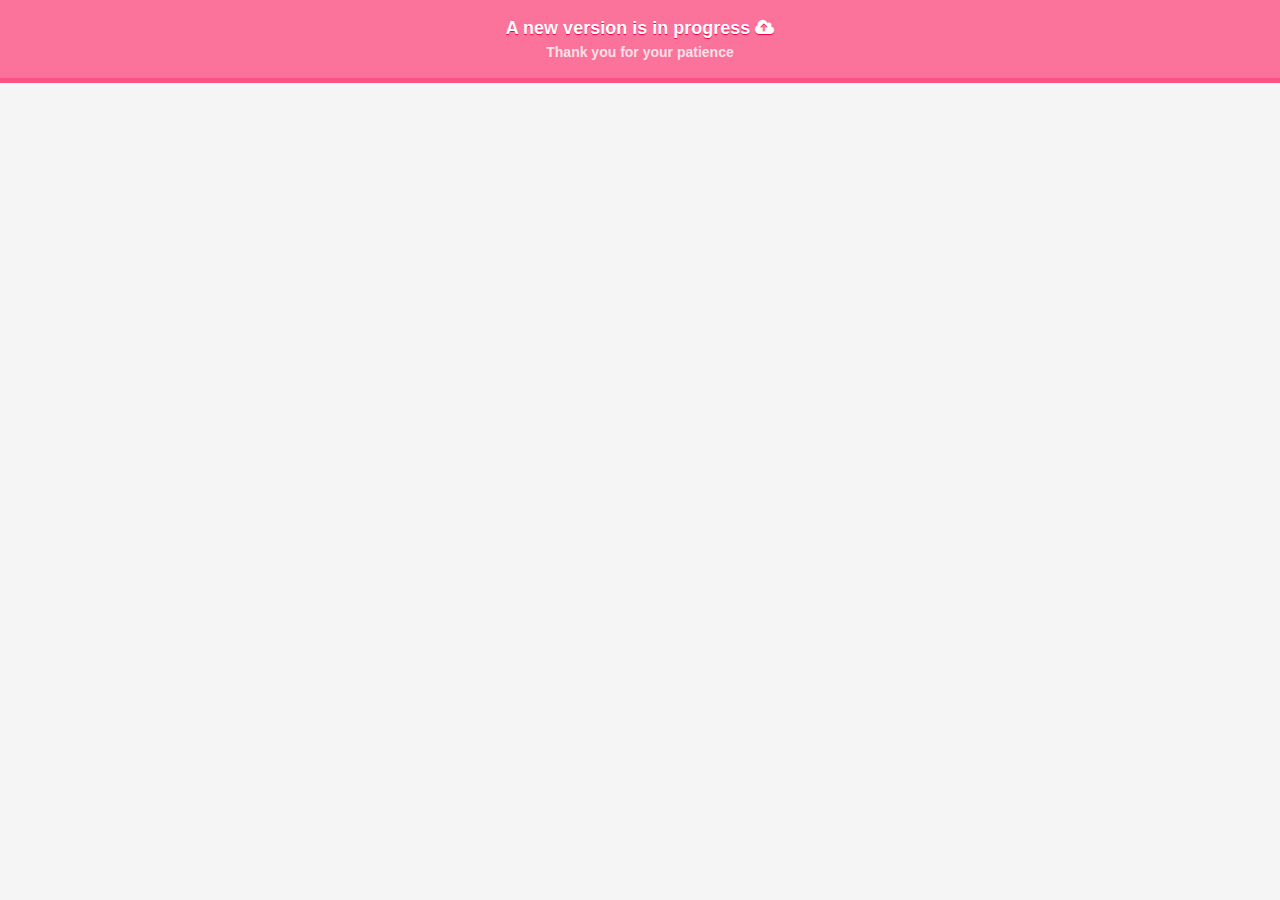
==== commit 827ded49: "Importing scaffolding" ====
--- a/index.html
+++ b/index.html
@@ -1,18 +1,45 @@
+
 <!doctype html>
-<html lang="en" data-ng-app="resume">
-<head>
-  <meta charset="utf-8" />
-  <meta name="viewport" content="width=device-width, initial-scale=1.0" />
-  <title>Julien Thivent - App résumé</title>
-  <link href="/assets/css/app.css" rel="stylesheet" type="text/css">
-  <script src="/assets/js/foundation.js"></script>
-  <script src="/assets/js/templates.js"></script>
-  <script src="/assets/js/routes.js"></script>
-  <script src="/assets/js/app.js"></script>
-</head>
-<body data-unresolved>
-	<section data-ui-view>
-		<noscript>NOSCRIPT</noscript>
-	</section>
-</body>
+<html class="no-js" lang="en">
+  <head>
+    <meta charset="utf-8" />
+    <meta http-equiv="x-ua-compatible" content="ie=edge">
+    <meta name="viewport" content="width=device-width, initial-scale=1.0">
+    <title>Jules Thivent</title>
+    <link rel="stylesheet" href="assets/css/app.css">
+    <link rel="stylesheet" href="https://maxcdn.bootstrapcdn.com/font-awesome/4.5.0/css/font-awesome.min.css">
+  </head>
+  <body>
+
+    <section id="new-version">
+      <div class="title">
+        A new version is in progress <i class="fa fa-cloud-upload blink"></i>
+      </div>
+      <div class="thanks">Thank you for your patience</div>
+    </section>
+    <!--
+    <section id="photo">
+      <figure class="hexagon"><img src="https://media.licdn.com/mpr/mpr/shrinknp_400_400/AAEAAQAAAAAAAAQYAAAAJGE5MWVjZDRiLTZjYjgtNGU1Mi04YzBjLTFiMGUyMTg0MGNlZg.jpg"></img></figure>
+    </section>
+    
+    <section id="contact">
+      <div class="vcard">
+        <h1>Jules Thivent</h1>
+        <nav >
+          <ul class="menu">
+            <li><a class="email" href="mailto:j@70k1.com"><h2>j@70k1.com</h2></a></li>
+            <li><a href="skype:j.70k1?chat"><h2>Skype (j.70k1)</h2></a></li>
+            <li><a href="http://linkedin.com/jules.thivent"><h2>LinkedIn</h2></a></li>
+            <li><a href="http://github.com/j70k1"><h2>GitHub</h2></a></li>
+            <li><a href="http://github.com/j70k1/jules_thivent.vcard"><h2>Download vCard</h2></a></li>
+            <li><div class="tel"><h2>+31 6 24 12 16 88</h2></div></li>
+          </ul>
+        </nav>
+      </div>
+    </section>
+    -->
+    
+
+    <script src="assets/js/app.js"></script>
+  </body>
 </html>
--- a/assets/css/app.css
+++ b/assets/css/app.css
@@ -1,11 +1,16 @@
 @charset "UTF-8";
-@import url(http://fonts.googleapis.com/css?family=Lato:100,300,400,700,900,100italic,300italic,400italic,700italic,900italic);
-/*! normalize.css v3.0.1 | MIT License | git.io/normalize */
 /**
- * 1. Set default font family to sans-serif.
- * 2. Prevent iOS text size adjust after orientation change, without disabling
- *    user zoom.
+ * Foundation for Sites by ZURB
+ * Version 6.1.2
+ * foundation.zurb.com
+ * Licensed under MIT Open Source
  */
+/*! normalize.css v3.0.3 | MIT License | github.com/necolas/normalize.css */
+/**
+   * 1. Set default font family to sans-serif.
+   * 2. Prevent iOS and IE text size adjust after device orientation change,
+   *    without disabling user zoom.
+   */
 html {
   font-family: sans-serif;
   /* 1 */
@@ -15,105 +20,126 @@
   /* 2 */ }
 
 /**
- * Remove default margin.
- */
+   * Remove default margin.
+   */
 body {
   margin: 0; }
 
 /* HTML5 display definitions
-   ========================================================================== */
+     ========================================================================== */
 /**
- * Correct `block` display not defined for any HTML5 element in IE 8/9.
- * Correct `block` display not defined for `details` or `summary` in IE 10/11 and Firefox.
- * Correct `block` display not defined for `main` in IE 11.
- */
-article, aside, details, figcaption, figure, footer, header, hgroup, main, nav, section, summary {
+   * Correct `block` display not defined for any HTML5 element in IE 8/9.
+   * Correct `block` display not defined for `details` or `summary` in IE 10/11
+   * and Firefox.
+   * Correct `block` display not defined for `main` in IE 11.
+   */
+article,
+aside,
+details,
+figcaption,
+figure,
+footer,
+header,
+hgroup,
+main,
+menu,
+nav,
+section,
+summary {
   display: block; }
 
 /**
- * 1. Correct `inline-block` display not defined in IE 8/9.
- * 2. Normalize vertical alignment of `progress` in Chrome, Firefox, and Opera.
- */
-audio, canvas, progress, video {
+   * 1. Correct `inline-block` display not defined in IE 8/9.
+   * 2. Normalize vertical alignment of `progress` in Chrome, Firefox, and Opera.
+   */
+audio,
+canvas,
+progress,
+video {
   display: inline-block;
   /* 1 */
   vertical-align: baseline;
   /* 2 */ }
 
 /**
- * Prevent modern browsers from displaying `audio` without controls.
- * Remove excess height in iOS 5 devices.
- */
+   * Prevent modern browsers from displaying `audio` without controls.
+   * Remove excess height in iOS 5 devices.
+   */
 audio:not([controls]) {
   display: none;
   height: 0; }
 
 /**
- * Address `[hidden]` styling not present in IE 8/9/10.
- * Hide the `template` element in IE 8/9/11, Safari, and Firefox < 22.
- */
-[hidden], template {
+   * Address `[hidden]` styling not present in IE 8/9/10.
+   * Hide the `template` element in IE 8/9/10/11, Safari, and Firefox < 22.
+   */
+[hidden],
+template {
   display: none; }
 
 /* Links
-   ========================================================================== */
+     ========================================================================== */
 /**
- * Remove the gray background color from active links in IE 10.
- */
+   * Remove the gray background color from active links in IE 10.
+   */
 a {
-  background: transparent; }
+  background-color: transparent; }
 
 /**
- * Improve readability when focused and also mouse hovered in all browsers.
- */
-a:active, a:hover {
+   * Improve readability of focused elements when they are also in an
+   * active/hover state.
+   */
+a:active,
+a:hover {
   outline: 0; }
 
 /* Text-level semantics
-   ========================================================================== */
+     ========================================================================== */
 /**
- * Address styling not present in IE 8/9/10/11, Safari, and Chrome.
- */
+   * Address styling not present in IE 8/9/10/11, Safari, and Chrome.
+   */
 abbr[title] {
   border-bottom: 1px dotted; }
 
 /**
- * Address style set to `bolder` in Firefox 4+, Safari, and Chrome.
- */
-b, strong {
+   * Address style set to `bolder` in Firefox 4+, Safari, and Chrome.
+   */
+b,
+strong {
   font-weight: bold; }
 
 /**
- * Address styling not present in Safari and Chrome.
- */
+   * Address styling not present in Safari and Chrome.
+   */
 dfn {
   font-style: italic; }
 
 /**
- * Address variable `h1` font-size and margin within `section` and `article`
- * contexts in Firefox 4+, Safari, and Chrome.
- */
+   * Address variable `h1` font-size and margin within `section` and `article`
+   * contexts in Firefox 4+, Safari, and Chrome.
+   */
 h1 {
   font-size: 2em;
   margin: 0.67em 0; }
 
 /**
- * Address styling not present in IE 8/9.
- */
+   * Address styling not present in IE 8/9.
+   */
 mark {
   background: #ff0;
   color: #000; }
 
 /**
- * Address inconsistent and variable font size in all browsers.
- */
+   * Address inconsistent and variable font size in all browsers.
+   */
 small {
   font-size: 80%; }
 
 /**
- * Prevent `sub` and `sup` affecting `line-height` in all browsers.
- */
-sub, sup {
+   * Prevent `sub` and `sup` affecting `line-height` in all browsers.
+   */
+sub,
+sup {
   font-size: 75%;
   line-height: 0;
   position: relative;
@@ -126,60 +152,67 @@
   bottom: -0.25em; }
 
 /* Embedded content
-   ========================================================================== */
+     ========================================================================== */
 /**
- * Remove border when inside `a` element in IE 8/9/10.
- */
+   * Remove border when inside `a` element in IE 8/9/10.
+   */
 img {
   border: 0; }
 
 /**
- * Correct overflow not hidden in IE 9/10/11.
- */
+   * Correct overflow not hidden in IE 9/10/11.
+   */
 svg:not(:root) {
   overflow: hidden; }
 
 /* Grouping content
-   ========================================================================== */
+     ========================================================================== */
 /**
- * Address margin not present in IE 8/9 and Safari.
- */
+   * Address margin not present in IE 8/9 and Safari.
+   */
 figure {
   margin: 1em 40px; }
 
 /**
- * Address differences between Firefox and other browsers.
- */
+   * Address differences between Firefox and other browsers.
+   */
 hr {
   box-sizing: content-box;
   height: 0; }
 
 /**
- * Contain overflow in all browsers.
- */
+   * Contain overflow in all browsers.
+   */
 pre {
   overflow: auto; }
 
 /**
- * Address odd `em`-unit font size rendering in all browsers.
- */
-code, kbd, pre, samp {
+   * Address odd `em`-unit font size rendering in all browsers.
+   */
+code,
+kbd,
+pre,
+samp {
   font-family: monospace, monospace;
   font-size: 1em; }
 
 /* Forms
-   ========================================================================== */
+     ========================================================================== */
 /**
- * Known limitation: by default, Chrome and Safari on OS X allow very limited
- * styling of `select`, unless a `border` property is set.
- */
+   * Known limitation: by default, Chrome and Safari on OS X allow very limited
+   * styling of `select`, unless a `border` property is set.
+   */
 /**
- * 1. Correct color not being inherited.
- *    Known issue: affects color of disabled elements.
- * 2. Correct font properties not being inherited.
- * 3. Address margins set differently in Firefox 4+, Safari, and Chrome.
- */
-button, input, optgroup, select, textarea {
+   * 1. Correct color not being inherited.
+   *    Known issue: affects color of disabled elements.
+   * 2. Correct font properties not being inherited.
+   * 3. Address margins set differently in Firefox 4+, Safari, and Chrome.
+   */
+button,
+input,
+optgroup,
+select,
+textarea {
   color: inherit;
   /* 1 */
   font: inherit;
@@ -188,105 +221,114 @@
   /* 3 */ }
 
 /**
- * Address `overflow` set to `hidden` in IE 8/9/10/11.
- */
+   * Address `overflow` set to `hidden` in IE 8/9/10/11.
+   */
 button {
   overflow: visible; }
 
 /**
- * Address inconsistent `text-transform` inheritance for `button` and `select`.
- * All other form control elements do not inherit `text-transform` values.
- * Correct `button` style inheritance in Firefox, IE 8/9/10/11, and Opera.
- * Correct `select` style inheritance in Firefox.
- */
-button, select {
+   * Address inconsistent `text-transform` inheritance for `button` and `select`.
+   * All other form control elements do not inherit `text-transform` values.
+   * Correct `button` style inheritance in Firefox, IE 8/9/10/11, and Opera.
+   * Correct `select` style inheritance in Firefox.
+   */
+button,
+select {
   text-transform: none; }
 
 /**
- * 1. Avoid the WebKit bug in Android 4.0.* where (2) destroys native `audio`
- *    and `video` controls.
- * 2. Correct inability to style clickable `input` types in iOS.
- * 3. Improve usability and consistency of cursor style between image-type
- *    `input` and others.
- */
-button, html input[type="button"], input[type="reset"], input[type="submit"] {
+   * 1. Avoid the WebKit bug in Android 4.0.* where (2) destroys native `audio`
+   *    and `video` controls.
+   * 2. Correct inability to style clickable `input` types in iOS.
+   * 3. Improve usability and consistency of cursor style between image-type
+   *    `input` and others.
+   */
+button,
+html input[type="button"],
+input[type="reset"],
+input[type="submit"] {
   -webkit-appearance: button;
   /* 2 */
   cursor: pointer;
   /* 3 */ }
 
 /**
- * Re-set default cursor for disabled elements.
- */
-button[disabled], html input[disabled] {
+   * Re-set default cursor for disabled elements.
+   */
+button[disabled],
+html input[disabled] {
   cursor: default; }
 
 /**
- * Remove inner padding and border in Firefox 4+.
- */
-button::-moz-focus-inner, input::-moz-focus-inner {
+   * Remove inner padding and border in Firefox 4+.
+   */
+button::-moz-focus-inner,
+input::-moz-focus-inner {
   border: 0;
   padding: 0; }
 
 /**
- * Address Firefox 4+ setting `line-height` on `input` using `!important` in
- * the UA stylesheet.
- */
+   * Address Firefox 4+ setting `line-height` on `input` using `!important` in
+   * the UA stylesheet.
+   */
 input {
   line-height: normal; }
 
 /**
- * It's recommended that you don't attempt to style these elements.
- * Firefox's implementation doesn't respect box-sizing, padding, or width.
- *
- * 1. Address box sizing set to `content-box` in IE 8/9/10.
- * 2. Remove excess padding in IE 8/9/10.
- */
-input[type="checkbox"], input[type="radio"] {
+   * It's recommended that you don't attempt to style these elements.
+   * Firefox's implementation doesn't respect box-sizing, padding, or width.
+   *
+   * 1. Address box sizing set to `content-box` in IE 8/9/10.
+   * 2. Remove excess padding in IE 8/9/10.
+   */
+input[type="checkbox"],
+input[type="radio"] {
   box-sizing: border-box;
   /* 1 */
   padding: 0;
   /* 2 */ }
 
 /**
- * Fix the cursor style for Chrome's increment/decrement buttons. For certain
- * `font-size` values of the `input`, it causes the cursor style of the
- * decrement button to change from `default` to `text`.
- */
-input[type="number"]::-webkit-inner-spin-button, input[type="number"]::-webkit-outer-spin-button {
+   * Fix the cursor style for Chrome's increment/decrement buttons. For certain
+   * `font-size` values of the `input`, it causes the cursor style of the
+   * decrement button to change from `default` to `text`.
+   */
+input[type="number"]::-webkit-inner-spin-button,
+input[type="number"]::-webkit-outer-spin-button {
   height: auto; }
 
 /**
- * 1. Address `appearance` set to `searchfield` in Safari and Chrome.
- * 2. Address `box-sizing` set to `border-box` in Safari and Chrome
- *    (include `-moz` to future-proof).
- */
+   * 1. Address `appearance` set to `searchfield` in Safari and Chrome.
+   * 2. Address `box-sizing` set to `border-box` in Safari and Chrome.
+   */
 input[type="search"] {
   -webkit-appearance: textfield;
   /* 1 */
-  /* 2 */
-  box-sizing: content-box; }
+  box-sizing: content-box;
+  /* 2 */ }
 
 /**
- * Remove inner padding and search cancel button in Safari and Chrome on OS X.
- * Safari (but not Chrome) clips the cancel button when the search input has
- * padding (and `textfield` appearance).
- */
-input[type="search"]::-webkit-search-cancel-button, input[type="search"]::-webkit-search-decoration {
+   * Remove inner padding and search cancel button in Safari and Chrome on OS X.
+   * Safari (but not Chrome) clips the cancel button when the search input has
+   * padding (and `textfield` appearance).
+   */
+input[type="search"]::-webkit-search-cancel-button,
+input[type="search"]::-webkit-search-decoration {
   -webkit-appearance: none; }
 
 /**
- * Define consistent border, margin, and padding.
- */
-fieldset {
-  border: 1px solid #c0c0c0;
-  margin: 0 2px;
-  padding: 0.35em 0.625em 0.75em; }
-
+   * Define consistent border, margin, and padding.
+   * [NOTE] We don't enable this ruleset in Foundation, because we want the <fieldset> element to have plain styling.
+   */
+/* fieldset {
+    border: 1px solid #c0c0c0;
+    margin: 0 2px;
+    padding: 0.35em 0.625em 0.75em;
+  } */
 /**
- * 1. Correct `color` not being inherited in IE 8/9/10/11.
- * 2. Remove padding so people aren't caught out if they zero out fieldsets.
- */
+   * 1. Correct `color` not being inherited in IE 8/9/10/11.
+   * 2. Remove padding so people aren't caught out if they zero out fieldsets.
+   */
 legend {
   border: 0;
   /* 1 */
@@ -294,66 +336,51 @@
   /* 2 */ }
 
 /**
- * Remove default vertical scrollbar in IE 8/9/10/11.
- */
+   * Remove default vertical scrollbar in IE 8/9/10/11.
+   */
 textarea {
   overflow: auto; }
 
 /**
- * Don't inherit the `font-weight` (applied by a rule above).
- * NOTE: the default cannot safely be changed in Chrome and Safari on OS X.
- */
+   * Don't inherit the `font-weight` (applied by a rule above).
+   * NOTE: the default cannot safely be changed in Chrome and Safari on OS X.
+   */
 optgroup {
   font-weight: bold; }
 
 /* Tables
-   ========================================================================== */
+     ========================================================================== */
 /**
- * Remove most spacing between table cells.
- */
+   * Remove most spacing between table cells.
+   */
 table {
   border-collapse: collapse;
   border-spacing: 0; }
 
-td, th {
+td,
+th {
   padding: 0; }
 
-meta.foundation-version {
-  font-family: "1.1.0"; }
-
-meta.foundation-mq {
-  font-family: "small=0&medium=40rem&large=75rem&xlarge=90rem&xxlarge=120rem"; }
-
-/*
-  GLOBAL
-  ------
-
-  Global styles and settings for Foundation for Apps are stored here. This file must always
-  be imported, no matter what.
-
-  Includes:
-   -
-*/
-html, body {
-  height: 100%;
-  font-size: 100%; }
+.foundation-mq {
+  font-family: "small=0em&medium=40em&large=64em&xlarge=75em&xxlarge=90em"; }
 
 html {
+  font-size: 100%;
   box-sizing: border-box; }
 
-*, *:before, *:after {
+*,
+*:before,
+*:after {
   box-sizing: inherit; }
 
 body {
-  background: #fff;
-  color: #222;
   padding: 0;
   margin: 0;
-  font-family: "Helvetica Neue", "Helvetica", Helvetica, Arial, sans-serif;
+  font-family: "Helvetica Neue", Helvetica, Roboto, Arial, sans-serif;
   font-weight: normal;
-  font-style: normal;
-  line-height: 1;
-  position: relative;
+  line-height: 1.5;
+  color: #364F6B;
+  background: #F5F5F5;
   -webkit-font-smoothing: antialiased;
   -moz-osx-font-smoothing: grayscale; }
 
@@ -364,9489 +391,3646 @@
   display: inline-block;
   vertical-align: middle; }
 
-a, [ui-sref], [zf-open], [zf-close], [zf-toggle] {
-  cursor: pointer; }
-
-#map_canvas img, #map_canvas embed, #map_canvas object, .map_canvas img, .map_canvas embed, .map_canvas object {
+textarea {
+  height: auto;
+  min-height: 50px;
+  border-radius: 0; }
+
+select {
+  width: 100%;
+  border-radius: 0; }
+
+#map_canvas img,
+#map_canvas embed,
+#map_canvas object,
+.map_canvas img,
+.map_canvas embed,
+.map_canvas object,
+.mqa-display img,
+.mqa-display embed,
+.mqa-display object {
   max-width: none !important; }
 
-.padding {
-  padding: 1rem; }
-
-.iconic {
-  width: 1rem;
-  height: 1rem;
-  vertical-align: middle; }
-  a > .iconic {
-    margin-top: -2px;
-    margin-right: 0.25rem; }
-    a > .iconic * {
-      fill: #00558b;
-      stroke: #00558b; }
-      a > .iconic *.iconic-property-accent {
-        fill: #00558b;
-        stroke: #00558b; }
-
-.iconic * {
-  fill: #00558b;
-  stroke: #00558b; }
-  .iconic *.iconic-property-accent {
-    fill: #00558b;
-    stroke: #00558b; }
-
-.iconic-color-primary * {
-  fill: #00558b;
-  stroke: #00558b; }
-  .iconic-color-primary *.iconic-property-accent {
-    fill: #00558b;
-    stroke: #00558b; }
-
-.iconic-color-success * {
-  fill: #43AC6A;
-  stroke: #43AC6A; }
-  .iconic-color-success *.iconic-property-accent {
-    fill: #43AC6A;
-    stroke: #43AC6A; }
-
-.iconic-color-warning * {
-  fill: #F08A24;
-  stroke: #F08A24; }
-  .iconic-color-warning *.iconic-property-accent {
-    fill: #F08A24;
-    stroke: #F08A24; }
-
-.iconic-color-alert * {
-  fill: #F04124;
-  stroke: #F04124; }
-  .iconic-color-alert *.iconic-property-accent {
-    fill: #F04124;
-    stroke: #F04124; }
-
-.iconic-color-dark * {
-  fill: #232323;
-  stroke: #232323; }
-  .iconic-color-dark *.iconic-property-accent {
-    fill: #232323;
-    stroke: #232323; }
-
-.iconic-color-secondary * {
-  fill: #f1f1f1;
-  stroke: #f1f1f1; }
-  .iconic-color-secondary *.iconic-property-accent {
-    fill: #f1f1f1;
-    stroke: #f1f1f1; }
-
-/*
-  ACTION SHEET
-  ------------
-
-  A dropdown menu that sticks to the bottom of the screen on small devices, and becomes a dropdown menu on larger devices.
-*/
-/*
-  Styles for the list inside an action sheet.
-  Don't include this mixin if you want to build custom controls inside the sheet.
-*/
-/*
-  Styles for the action sheet container. Action sheets pin to the top or bottom of the screen.
-*/
-.action-sheet-container {
-  position: relative;
-  display: inline-block; }
-  .action-sheet-container .button {
+button {
+  -webkit-appearance: none;
+  -moz-appearance: none;
+  background: transparent;
+  padding: 0;
+  border: 0;
+  border-radius: 0;
+  line-height: 1; }
+
+.is-visible {
+  display: block !important; }
+
+.is-hidden {
+  display: none !important; }
+
+.row {
+  max-width: 75rem;
+  margin-left: auto;
+  margin-right: auto; }
+  .row::before, .row::after {
+    content: ' ';
+    display: table; }
+  .row::after {
+    clear: both; }
+  .row.collapse > .column, .row.collapse > .columns {
+    padding-left: 0;
+    padding-right: 0; }
+  .row .row {
+    margin-left: -0.625rem;
+    margin-right: -0.625rem; }
+    @media screen and (min-width: 40em) {
+      .row .row {
+        margin-left: -0.9375rem;
+        margin-right: -0.9375rem; } }
+    .row .row.collapse {
+      margin-left: 0;
+      margin-right: 0; }
+  .row.expanded {
+    max-width: none; }
+    .row.expanded .row {
+      margin-left: auto;
+      margin-right: auto; }
+
+.column, .columns {
+  padding-left: 0.625rem;
+  padding-right: 0.625rem;
+  width: 100%;
+  float: left; }
+  @media screen and (min-width: 40em) {
+    .column, .columns {
+      padding-left: 0.9375rem;
+      padding-right: 0.9375rem; } }
+  .column:last-child:not(:first-child), .columns:last-child:not(:first-child) {
+    float: right; }
+  .column.end:last-child:last-child, .end.columns:last-child:last-child {
+    float: left; }
+
+.column.row.row, .row.row.columns {
+  float: none; }
+  .row .column.row.row, .row .row.row.columns {
+    padding-left: 0;
+    padding-right: 0;
     margin-left: 0;
     margin-right: 0; }
 
-.action-sheet {
-  position: fixed;
-  left: 0;
-  z-index: 1000;
+.small-1 {
+  width: 8.33333%; }
+
+.small-push-1 {
+  position: relative;
+  left: 8.33333%; }
+
+.small-pull-1 {
+  position: relative;
+  left: -8.33333%; }
+
+.small-offset-0 {
+  margin-left: 0%; }
+
+.small-2 {
+  width: 16.66667%; }
+
+.small-push-2 {
+  position: relative;
+  left: 16.66667%; }
+
+.small-pull-2 {
+  position: relative;
+  left: -16.66667%; }
+
+.small-offset-1 {
+  margin-left: 8.33333%; }
+
+.small-3 {
+  width: 25%; }
+
+.small-push-3 {
+  position: relative;
+  left: 25%; }
+
+.small-pull-3 {
+  position: relative;
+  left: -25%; }
+
+.small-offset-2 {
+  margin-left: 16.66667%; }
+
+.small-4 {
+  width: 33.33333%; }
+
+.small-push-4 {
+  position: relative;
+  left: 33.33333%; }
+
+.small-pull-4 {
+  position: relative;
+  left: -33.33333%; }
+
+.small-offset-3 {
+  margin-left: 25%; }
+
+.small-5 {
+  width: 41.66667%; }
+
+.small-push-5 {
+  position: relative;
+  left: 41.66667%; }
+
+.small-pull-5 {
+  position: relative;
+  left: -41.66667%; }
+
+.small-offset-4 {
+  margin-left: 33.33333%; }
+
+.small-6 {
+  width: 50%; }
+
+.small-push-6 {
+  position: relative;
+  left: 50%; }
+
+.small-pull-6 {
+  position: relative;
+  left: -50%; }
+
+.small-offset-5 {
+  margin-left: 41.66667%; }
+
+.small-7 {
+  width: 58.33333%; }
+
+.small-push-7 {
+  position: relative;
+  left: 58.33333%; }
+
+.small-pull-7 {
+  position: relative;
+  left: -58.33333%; }
+
+.small-offset-6 {
+  margin-left: 50%; }
+
+.small-8 {
+  width: 66.66667%; }
+
+.small-push-8 {
+  position: relative;
+  left: 66.66667%; }
+
+.small-pull-8 {
+  position: relative;
+  left: -66.66667%; }
+
+.small-offset-7 {
+  margin-left: 58.33333%; }
+
+.small-9 {
+  width: 75%; }
+
+.small-push-9 {
+  position: relative;
+  left: 75%; }
+
+.small-pull-9 {
+  position: relative;
+  left: -75%; }
+
+.small-offset-8 {
+  margin-left: 66.66667%; }
+
+.small-10 {
+  width: 83.33333%; }
+
+.small-push-10 {
+  position: relative;
+  left: 83.33333%; }
+
+.small-pull-10 {
+  position: relative;
+  left: -83.33333%; }
+
+.small-offset-9 {
+  margin-left: 75%; }
+
+.small-11 {
+  width: 91.66667%; }
+
+.small-push-11 {
+  position: relative;
+  left: 91.66667%; }
+
+.small-pull-11 {
+  position: relative;
+  left: -91.66667%; }
+
+.small-offset-10 {
+  margin-left: 83.33333%; }
+
+.small-12 {
+  width: 100%; }
+
+.small-offset-11 {
+  margin-left: 91.66667%; }
+
+.small-up-1 > .column, .small-up-1 > .columns {
   width: 100%;
-  padding: 1rem;
-  background: white;
-  text-align: center;
-  transition-property: -webkit-transform opacity;
-  transition-property: transform opacity;
-  transition-duration: 0.25s;
-  transition-timing-function: ease-out;
-  box-shadow: 0 -3px 10px rgba(0, 0, 0, 0.25);
-  bottom: 0;
-  -webkit-transform: translateY(100%);
-          transform: translateY(100%); }
-  .action-sheet.is-active {
-    -webkit-transform: translateY(0%);
-            transform: translateY(0%); }
-  .action-sheet ul {
-    margin: -1rem;
-    margin-top: 0;
-    list-style-type: none;
-    -webkit-user-select: none;
-       -moz-user-select: none;
-        -ms-user-select: none;
-            user-select: none; }
-    .action-sheet ul:first-child {
-      margin-top: -1rem; }
-      .action-sheet ul:first-child li:first-child {
-        border-top: 0; }
-    .action-sheet ul a {
-      display: block;
-      padding: 0.8rem;
-      line-height: 1;
-      color: #000;
-      border-top: 1px solid #ccc; }
-      .action-sheet ul a:hover {
-        color: #000;
-        background: #f2f2f2; }
-    .action-sheet ul .alert > a {
-      color: #F04124; }
-    .action-sheet ul .disabled > a {
-      pointer-events: none;
-      color: #999; }
-  @media only screen and (min-width: 40em) {
-    .action-sheet {
-      /*
-    Core styles
-  */
-      position: absolute;
-      left: 50%;
-      width: 300px;
-      border-radius: 4px;
-      opacity: 0;
-      pointer-events: none;
-      /*
-    Menu shadow
-  */
-      box-shadow: 0 0 10px rgba(0, 0, 0, 0.25);
-      /*
-    Active state
-  */
-      /*
-    Menu tail
-  */
-      /*
-    Positioning
-  */
-      top: auto;
-      bottom: 0;
-      -webkit-transform: translateX(-50%) translateY(110%);
-              transform: translateX(-50%) translateY(110%); }
-      .action-sheet.is-active {
-        opacity: 1;
-        pointer-events: auto; }
-      .action-sheet::before, .action-sheet::after {
-        content: '';
-        position: absolute;
-        left: 50%;
-        display: block;
-        width: 0px;
-        height: 0px;
-        border-left: 10px solid transparent;
-        border-right: 10px solid transparent;
-        margin-left: -10px; }
-      .action-sheet.is-active {
-        -webkit-transform: translateX(-50%) translateY(100%);
-                transform: translateX(-50%) translateY(100%); }
-      .action-sheet::before, .action-sheet::after {
-        top: -10px;
-        bottom: auto;
-        border-top: 0;
-        border-bottom: 10px solid white; }
-      .action-sheet::before {
-        top: -12px;
-        border-bottom-color: rgba(0, 0, 0, 0.15); }
-      .action-sheet.top {
-        /*
-    Core styles
-  */
-        position: absolute;
-        left: 50%;
-        width: 300px;
-        border-radius: 4px;
-        opacity: 0;
-        pointer-events: none;
-        /*
-    Menu shadow
-  */
-        box-shadow: 0 0 10px rgba(0, 0, 0, 0.25);
-        /*
-    Active state
-  */
-        /*
-    Menu tail
-  */
-        /*
-    Positioning
-  */
-        top: 0;
-        bottom: auto;
-        -webkit-transform: translateX(-50%) translateY(-120%);
-                transform: translateX(-50%) translateY(-120%); }
-        .action-sheet.top.is-active {
-          opacity: 1;
-          pointer-events: auto; }
-        .action-sheet.top::before, .action-sheet.top::after {
-          content: '';
-          position: absolute;
-          left: 50%;
-          display: block;
-          width: 0px;
-          height: 0px;
-          border-left: 10px solid transparent;
-          border-right: 10px solid transparent;
-          margin-left: -10px; }
-        .action-sheet.top.is-active {
-          -webkit-transform: translateX(-50%) translateY(-110%);
-                  transform: translateX(-50%) translateY(-110%); }
-        .action-sheet.top::before, .action-sheet.top::after {
-          top: auto;
-          bottom: -10px;
-          border-top: 10px solid white;
-          border-bottom: 0; }
-        .action-sheet.top::before {
-          bottom: -12px;
-          border-top-color: rgba(0, 0, 0, 0.15); } }
-  .action-sheet.primary {
-    background: #00558b;
-    color: #fff;
+  float: left; }
+  .small-up-1 > .column:nth-of-type(1n), .small-up-1 > .columns:nth-of-type(1n) {
+    clear: none; }
+  .small-up-1 > .column:nth-of-type(1n+1), .small-up-1 > .columns:nth-of-type(1n+1) {
+    clear: both; }
+  .small-up-1 > .column:last-child, .small-up-1 > .columns:last-child {
+    float: left; }
+
+.small-up-2 > .column, .small-up-2 > .columns {
+  width: 50%;
+  float: left; }
+  .small-up-2 > .column:nth-of-type(1n), .small-up-2 > .columns:nth-of-type(1n) {
+    clear: none; }
+  .small-up-2 > .column:nth-of-type(2n+1), .small-up-2 > .columns:nth-of-type(2n+1) {
+    clear: both; }
+  .small-up-2 > .column:last-child, .small-up-2 > .columns:last-child {
+    float: left; }
+
+.small-up-3 > .column, .small-up-3 > .columns {
+  width: 33.33333%;
+  float: left; }
+  .small-up-3 > .column:nth-of-type(1n), .small-up-3 > .columns:nth-of-type(1n) {
+    clear: none; }
+  .small-up-3 > .column:nth-of-type(3n+1), .small-up-3 > .columns:nth-of-type(3n+1) {
+    clear: both; }
+  .small-up-3 > .column:last-child, .small-up-3 > .columns:last-child {
+    float: left; }
+
+.small-up-4 > .column, .small-up-4 > .columns {
+  width: 25%;
+  float: left; }
+  .small-up-4 > .column:nth-of-type(1n), .small-up-4 > .columns:nth-of-type(1n) {
+    clear: none; }
+  .small-up-4 > .column:nth-of-type(4n+1), .small-up-4 > .columns:nth-of-type(4n+1) {
+    clear: both; }
+  .small-up-4 > .column:last-child, .small-up-4 > .columns:last-child {
+    float: left; }
+
+.small-up-5 > .column, .small-up-5 > .columns {
+  width: 20%;
+  float: left; }
+  .small-up-5 > .column:nth-of-type(1n), .small-up-5 > .columns:nth-of-type(1n) {
+    clear: none; }
+  .small-up-5 > .column:nth-of-type(5n+1), .small-up-5 > .columns:nth-of-type(5n+1) {
+    clear: both; }
+  .small-up-5 > .column:last-child, .small-up-5 > .columns:last-child {
+    float: left; }
+
+.small-up-6 > .column, .small-up-6 > .columns {
+  width: 16.66667%;
+  float: left; }
+  .small-up-6 > .column:nth-of-type(1n), .small-up-6 > .columns:nth-of-type(1n) {
+    clear: none; }
+  .small-up-6 > .column:nth-of-type(6n+1), .small-up-6 > .columns:nth-of-type(6n+1) {
+    clear: both; }
+  .small-up-6 > .column:last-child, .small-up-6 > .columns:last-child {
+    float: left; }
+
+.small-up-7 > .column, .small-up-7 > .columns {
+  width: 14.28571%;
+  float: left; }
+  .small-up-7 > .column:nth-of-type(1n), .small-up-7 > .columns:nth-of-type(1n) {
+    clear: none; }
+  .small-up-7 > .column:nth-of-type(7n+1), .small-up-7 > .columns:nth-of-type(7n+1) {
+    clear: both; }
+  .small-up-7 > .column:last-child, .small-up-7 > .columns:last-child {
+    float: left; }
+
+.small-up-8 > .column, .small-up-8 > .columns {
+  width: 12.5%;
+  float: left; }
+  .small-up-8 > .column:nth-of-type(1n), .small-up-8 > .columns:nth-of-type(1n) {
+    clear: none; }
+  .small-up-8 > .column:nth-of-type(8n+1), .small-up-8 > .columns:nth-of-type(8n+1) {
+    clear: both; }
+  .small-up-8 > .column:last-child, .small-up-8 > .columns:last-child {
+    float: left; }
+
+.small-collapse > .column, .small-collapse > .columns {
+  padding-left: 0;
+  padding-right: 0; }
+
+.small-collapse .row {
+  margin-left: 0;
+  margin-right: 0; }
+
+.small-uncollapse > .column, .small-uncollapse > .columns {
+  padding-left: 0.625rem;
+  padding-right: 0.625rem; }
+
+.small-centered {
+  float: none;
+  margin-left: auto;
+  margin-right: auto; }
+
+.small-uncentered,
+.small-push-0,
+.small-pull-0 {
+  position: static;
+  margin-left: 0;
+  margin-right: 0;
+  float: left; }
+
+@media screen and (min-width: 40em) {
+  .medium-1 {
+    width: 8.33333%; }
+  .medium-push-1 {
+    position: relative;
+    left: 8.33333%; }
+  .medium-pull-1 {
+    position: relative;
+    left: -8.33333%; }
+  .medium-offset-0 {
+    margin-left: 0%; }
+  .medium-2 {
+    width: 16.66667%; }
+  .medium-push-2 {
+    position: relative;
+    left: 16.66667%; }
+  .medium-pull-2 {
+    position: relative;
+    left: -16.66667%; }
+  .medium-offset-1 {
+    margin-left: 8.33333%; }
+  .medium-3 {
+    width: 25%; }
+  .medium-push-3 {
+    position: relative;
+    left: 25%; }
+  .medium-pull-3 {
+    position: relative;
+    left: -25%; }
+  .medium-offset-2 {
+    margin-left: 16.66667%; }
+  .medium-4 {
+    width: 33.33333%; }
+  .medium-push-4 {
+    position: relative;
+    left: 33.33333%; }
+  .medium-pull-4 {
+    position: relative;
+    left: -33.33333%; }
+  .medium-offset-3 {
+    margin-left: 25%; }
+  .medium-5 {
+    width: 41.66667%; }
+  .medium-push-5 {
+    position: relative;
+    left: 41.66667%; }
+  .medium-pull-5 {
+    position: relative;
+    left: -41.66667%; }
+  .medium-offset-4 {
+    margin-left: 33.33333%; }
+  .medium-6 {
+    width: 50%; }
+  .medium-push-6 {
+    position: relative;
+    left: 50%; }
+  .medium-pull-6 {
+    position: relative;
+    left: -50%; }
+  .medium-offset-5 {
+    margin-left: 41.66667%; }
+  .medium-7 {
+    width: 58.33333%; }
+  .medium-push-7 {
+    position: relative;
+    left: 58.33333%; }
+  .medium-pull-7 {
+    position: relative;
+    left: -58.33333%; }
+  .medium-offset-6 {
+    margin-left: 50%; }
+  .medium-8 {
+    width: 66.66667%; }
+  .medium-push-8 {
+    position: relative;
+    left: 66.66667%; }
+  .medium-pull-8 {
+    position: relative;
+    left: -66.66667%; }
+  .medium-offset-7 {
+    margin-left: 58.33333%; }
+  .medium-9 {
+    width: 75%; }
+  .medium-push-9 {
+    position: relative;
+    left: 75%; }
+  .medium-pull-9 {
+    position: relative;
+    left: -75%; }
+  .medium-offset-8 {
+    margin-left: 66.66667%; }
+  .medium-10 {
+    width: 83.33333%; }
+  .medium-push-10 {
+    position: relative;
+    left: 83.33333%; }
+  .medium-pull-10 {
+    position: relative;
+    left: -83.33333%; }
+  .medium-offset-9 {
+    margin-left: 75%; }
+  .medium-11 {
+    width: 91.66667%; }
+  .medium-push-11 {
+    position: relative;
+    left: 91.66667%; }
+  .medium-pull-11 {
+    position: relative;
+    left: -91.66667%; }
+  .medium-offset-10 {
+    margin-left: 83.33333%; }
+  .medium-12 {
+    width: 100%; }
+  .medium-offset-11 {
+    margin-left: 91.66667%; }
+  .medium-up-1 > .column, .medium-up-1 > .columns {
+    width: 100%;
+    float: left; }
+    .medium-up-1 > .column:nth-of-type(1n), .medium-up-1 > .columns:nth-of-type(1n) {
+      clear: none; }
+    .medium-up-1 > .column:nth-of-type(1n+1), .medium-up-1 > .columns:nth-of-type(1n+1) {
+      clear: both; }
+    .medium-up-1 > .column:last-child, .medium-up-1 > .columns:last-child {
+      float: left; }
+  .medium-up-2 > .column, .medium-up-2 > .columns {
+    width: 50%;
+    float: left; }
+    .medium-up-2 > .column:nth-of-type(1n), .medium-up-2 > .columns:nth-of-type(1n) {
+      clear: none; }
+    .medium-up-2 > .column:nth-of-type(2n+1), .medium-up-2 > .columns:nth-of-type(2n+1) {
+      clear: both; }
+    .medium-up-2 > .column:last-child, .medium-up-2 > .columns:last-child {
+      float: left; }
+  .medium-up-3 > .column, .medium-up-3 > .columns {
+    width: 33.33333%;
+    float: left; }
+    .medium-up-3 > .column:nth-of-type(1n), .medium-up-3 > .columns:nth-of-type(1n) {
+      clear: none; }
+    .medium-up-3 > .column:nth-of-type(3n+1), .medium-up-3 > .columns:nth-of-type(3n+1) {
+      clear: both; }
+    .medium-up-3 > .column:last-child, .medium-up-3 > .columns:last-child {
+      float: left; }
+  .medium-up-4 > .column, .medium-up-4 > .columns {
+    width: 25%;
+    float: left; }
+    .medium-up-4 > .column:nth-of-type(1n), .medium-up-4 > .columns:nth-of-type(1n) {
+      clear: none; }
+    .medium-up-4 > .column:nth-of-type(4n+1), .medium-up-4 > .columns:nth-of-type(4n+1) {
+      clear: both; }
+    .medium-up-4 > .column:last-child, .medium-up-4 > .columns:last-child {
+      float: left; }
+  .medium-up-5 > .column, .medium-up-5 > .columns {
+    width: 20%;
+    float: left; }
+    .medium-up-5 > .column:nth-of-type(1n), .medium-up-5 > .columns:nth-of-type(1n) {
+      clear: none; }
+    .medium-up-5 > .column:nth-of-type(5n+1), .medium-up-5 > .columns:nth-of-type(5n+1) {
+      clear: both; }
+    .medium-up-5 > .column:last-child, .medium-up-5 > .columns:last-child {
+      float: left; }
+  .medium-up-6 > .column, .medium-up-6 > .columns {
+    width: 16.66667%;
+    float: left; }
+    .medium-up-6 > .column:nth-of-type(1n), .medium-up-6 > .columns:nth-of-type(1n) {
+      clear: none; }
+    .medium-up-6 > .column:nth-of-type(6n+1), .medium-up-6 > .columns:nth-of-type(6n+1) {
+      clear: both; }
+    .medium-up-6 > .column:last-child, .medium-up-6 > .columns:last-child {
+      float: left; }
+  .medium-up-7 > .column, .medium-up-7 > .columns {
+    width: 14.28571%;
+    float: left; }
+    .medium-up-7 > .column:nth-of-type(1n), .medium-up-7 > .columns:nth-of-type(1n) {
+      clear: none; }
+    .medium-up-7 > .column:nth-of-type(7n+1), .medium-up-7 > .columns:nth-of-type(7n+1) {
+      clear: both; }
+    .medium-up-7 > .column:last-child, .medium-up-7 > .columns:last-child {
+      float: left; }
+  .medium-up-8 > .column, .medium-up-8 > .columns {
+    width: 12.5%;
+    float: left; }
+    .medium-up-8 > .column:nth-of-type(1n), .medium-up-8 > .columns:nth-of-type(1n) {
+      clear: none; }
+    .medium-up-8 > .column:nth-of-type(8n+1), .medium-up-8 > .columns:nth-of-type(8n+1) {
+      clear: both; }
+    .medium-up-8 > .column:last-child, .medium-up-8 > .columns:last-child {
+      float: left; }
+  .medium-collapse > .column, .medium-collapse > .columns {
+    padding-left: 0;
+    padding-right: 0; }
+  .medium-collapse .row {
+    margin-left: 0;
+    margin-right: 0; }
+  .medium-uncollapse > .column, .medium-uncollapse > .columns {
+    padding-left: 0.9375rem;
+    padding-right: 0.9375rem; }
+  .medium-centered {
+    float: none;
+    margin-left: auto;
+    margin-right: auto; }
+  .medium-uncentered,
+  .medium-push-0,
+  .medium-pull-0 {
+    position: static;
+    margin-left: 0;
+    margin-right: 0;
+    float: left; } }
+
+@media screen and (min-width: 64em) {
+  .large-1 {
+    width: 8.33333%; }
+  .large-push-1 {
+    position: relative;
+    left: 8.33333%; }
+  .large-pull-1 {
+    position: relative;
+    left: -8.33333%; }
+  .large-offset-0 {
+    margin-left: 0%; }
+  .large-2 {
+    width: 16.66667%; }
+  .large-push-2 {
+    position: relative;
+    left: 16.66667%; }
+  .large-pull-2 {
+    position: relative;
+    left: -16.66667%; }
+  .large-offset-1 {
+    margin-left: 8.33333%; }
+  .large-3 {
+    width: 25%; }
+  .large-push-3 {
+    position: relative;
+    left: 25%; }
+  .large-pull-3 {
+    position: relative;
+    left: -25%; }
+  .large-offset-2 {
+    margin-left: 16.66667%; }
+  .large-4 {
+    width: 33.33333%; }
+  .large-push-4 {
+    position: relative;
+    left: 33.33333%; }
+  .large-pull-4 {
+    position: relative;
+    left: -33.33333%; }
+  .large-offset-3 {
+    margin-left: 25%; }
+  .large-5 {
+    width: 41.66667%; }
+  .large-push-5 {
+    position: relative;
+    left: 41.66667%; }
+  .large-pull-5 {
+    position: relative;
+    left: -41.66667%; }
+  .large-offset-4 {
+    margin-left: 33.33333%; }
+  .large-6 {
+    width: 50%; }
+  .large-push-6 {
+    position: relative;
+    left: 50%; }
+  .large-pull-6 {
+    position: relative;
+    left: -50%; }
+  .large-offset-5 {
+    margin-left: 41.66667%; }
+  .large-7 {
+    width: 58.33333%; }
+  .large-push-7 {
+    position: relative;
+    left: 58.33333%; }
+  .large-pull-7 {
+    position: relative;
+    left: -58.33333%; }
+  .large-offset-6 {
+    margin-left: 50%; }
+  .large-8 {
+    width: 66.66667%; }
+  .large-push-8 {
+    position: relative;
+    left: 66.66667%; }
+  .large-pull-8 {
+    position: relative;
+    left: -66.66667%; }
+  .large-offset-7 {
+    margin-left: 58.33333%; }
+  .large-9 {
+    width: 75%; }
+  .large-push-9 {
+    position: relative;
+    left: 75%; }
+  .large-pull-9 {
+    position: relative;
+    left: -75%; }
+  .large-offset-8 {
+    margin-left: 66.66667%; }
+  .large-10 {
+    width: 83.33333%; }
+  .large-push-10 {
+    position: relative;
+    left: 83.33333%; }
+  .large-pull-10 {
+    position: relative;
+    left: -83.33333%; }
+  .large-offset-9 {
+    margin-left: 75%; }
+  .large-11 {
+    width: 91.66667%; }
+  .large-push-11 {
+    position: relative;
+    left: 91.66667%; }
+  .large-pull-11 {
+    position: relative;
+    left: -91.66667%; }
+  .large-offset-10 {
+    margin-left: 83.33333%; }
+  .large-12 {
+    width: 100%; }
+  .large-offset-11 {
+    margin-left: 91.66667%; }
+  .large-up-1 > .column, .large-up-1 > .columns {
+    width: 100%;
+    float: left; }
+    .large-up-1 > .column:nth-of-type(1n), .large-up-1 > .columns:nth-of-type(1n) {
+      clear: none; }
+    .large-up-1 > .column:nth-of-type(1n+1), .large-up-1 > .columns:nth-of-type(1n+1) {
+      clear: both; }
+    .large-up-1 > .column:last-child, .large-up-1 > .columns:last-child {
+      float: left; }
+  .large-up-2 > .column, .large-up-2 > .columns {
+    width: 50%;
+    float: left; }
+    .large-up-2 > .column:nth-of-type(1n), .large-up-2 > .columns:nth-of-type(1n) {
+      clear: none; }
+    .large-up-2 > .column:nth-of-type(2n+1), .large-up-2 > .columns:nth-of-type(2n+1) {
+      clear: both; }
+    .large-up-2 > .column:last-child, .large-up-2 > .columns:last-child {
+      float: left; }
+  .large-up-3 > .column, .large-up-3 > .columns {
+    width: 33.33333%;
+    float: left; }
+    .large-up-3 > .column:nth-of-type(1n), .large-up-3 > .columns:nth-of-type(1n) {
+      clear: none; }
+    .large-up-3 > .column:nth-of-type(3n+1), .large-up-3 > .columns:nth-of-type(3n+1) {
+      clear: both; }
+    .large-up-3 > .column:last-child, .large-up-3 > .columns:last-child {
+      float: left; }
+  .large-up-4 > .column, .large-up-4 > .columns {
+    width: 25%;
+    float: left; }
+    .large-up-4 > .column:nth-of-type(1n), .large-up-4 > .columns:nth-of-type(1n) {
+      clear: none; }
+    .large-up-4 > .column:nth-of-type(4n+1), .large-up-4 > .columns:nth-of-type(4n+1) {
+      clear: both; }
+    .large-up-4 > .column:last-child, .large-up-4 > .columns:last-child {
+      float: left; }
+  .large-up-5 > .column, .large-up-5 > .columns {
+    width: 20%;
+    float: left; }
+    .large-up-5 > .column:nth-of-type(1n), .large-up-5 > .columns:nth-of-type(1n) {
+      clear: none; }
+    .large-up-5 > .column:nth-of-type(5n+1), .large-up-5 > .columns:nth-of-type(5n+1) {
+      clear: both; }
+    .large-up-5 > .column:last-child, .large-up-5 > .columns:last-child {
+      float: left; }
+  .large-up-6 > .column, .large-up-6 > .columns {
+    width: 16.66667%;
+    float: left; }
+    .large-up-6 > .column:nth-of-type(1n), .large-up-6 > .columns:nth-of-type(1n) {
+      clear: none; }
+    .large-up-6 > .column:nth-of-type(6n+1), .large-up-6 > .columns:nth-of-type(6n+1) {
+      clear: both; }
+    .large-up-6 > .column:last-child, .large-up-6 > .columns:last-child {
+      float: left; }
+  .large-up-7 > .column, .large-up-7 > .columns {
+    width: 14.28571%;
+    float: left; }
+    .large-up-7 > .column:nth-of-type(1n), .large-up-7 > .columns:nth-of-type(1n) {
+      clear: none; }
+    .large-up-7 > .column:nth-of-type(7n+1), .large-up-7 > .columns:nth-of-type(7n+1) {
+      clear: both; }
+    .large-up-7 > .column:last-child, .large-up-7 > .columns:last-child {
+      float: left; }
+  .large-up-8 > .column, .large-up-8 > .columns {
+    width: 12.5%;
+    float: left; }
+    .large-up-8 > .column:nth-of-type(1n), .large-up-8 > .columns:nth-of-type(1n) {
+      clear: none; }
+    .large-up-8 > .column:nth-of-type(8n+1), .large-up-8 > .columns:nth-of-type(8n+1) {
+      clear: both; }
+    .large-up-8 > .column:last-child, .large-up-8 > .columns:last-child {
+      float: left; }
+  .large-collapse > .column, .large-collapse > .columns {
+    padding-left: 0;
+    padding-right: 0; }
+  .large-collapse .row {
+    margin-left: 0;
+    margin-right: 0; }
+  .large-uncollapse > .column, .large-uncollapse > .columns {
+    padding-left: 0.9375rem;
+    padding-right: 0.9375rem; }
+  .large-centered {
+    float: none;
+    margin-left: auto;
+    margin-right: auto; }
+  .large-uncentered,
+  .large-push-0,
+  .large-pull-0 {
+    position: static;
+    margin-left: 0;
+    margin-right: 0;
+    float: left; } }
+
+div,
+dl,
+dt,
+dd,
+ul,
+ol,
+li,
+h1,
+h2,
+h3,
+h4,
+h5,
+h6,
+pre,
+form,
+p,
+blockquote,
+th,
+td {
+  margin: 0;
+  padding: 0; }
+
+p {
+  font-size: inherit;
+  line-height: 1.6;
+  margin-bottom: 1rem;
+  text-rendering: optimizeLegibility; }
+
+em,
+i {
+  font-style: italic;
+  line-height: inherit; }
+
+strong,
+b {
+  font-weight: bold;
+  line-height: inherit; }
+
+small {
+  font-size: 80%;
+  line-height: inherit; }
+
+h1,
+h2,
+h3,
+h4,
+h5,
+h6 {
+  font-family: "Helvetica Neue", Helvetica, Roboto, Arial, sans-serif;
+  font-weight: normal;
+  font-style: normal;
+  color: inherit;
+  text-rendering: optimizeLegibility;
+  margin-top: 0;
+  margin-bottom: 0.5rem;
+  line-height: 1.4; }
+  h1 small,
+  h2 small,
+  h3 small,
+  h4 small,
+  h5 small,
+  h6 small {
+    color: #cacaca;
+    line-height: 0; }
+
+h1 {
+  font-size: 1.375rem; }
+
+h2 {
+  font-size: 1.125rem; }
+
+h3 {
+  font-size: 1.0625rem; }
+
+h4 {
+  font-size: 1rem; }
+
+h5 {
+  font-size: 0.9375rem; }
+
+h6 {
+  font-size: 0.875rem; }
+
+@media screen and (min-width: 40em) {
+  h1 {
+    font-size: 2.6875rem; }
+  h2 {
+    font-size: 2.25rem; }
+  h3 {
+    font-size: 1.75rem; }
+  h4 {
+    font-size: 1.375rem; }
+  h5 {
+    font-size: 1.125rem; }
+  h6 {
+    font-size: 0.875rem; } }
+
+a {
+  color: #364F6B;
+  text-decoration: none;
+  line-height: inherit;
+  cursor: pointer; }
+  a:hover, a:focus {
+    color: #2e445c; }
+  a img {
     border: 0; }
-    .action-sheet.primary::before {
-      display: none; }
-    .action-sheet.primary::before, .action-sheet.primary::after {
-      border-top-color: #00558b; }
-    .action-sheet.primary.top::before, .action-sheet.primary.top::after {
-      border-bottom-color: #00558b; }
-    .action-sheet.primary ul {
-      margin: -1rem;
-      margin-top: 0;
-      list-style-type: none;
-      -webkit-user-select: none;
-         -moz-user-select: none;
-          -ms-user-select: none;
-              user-select: none; }
-      .action-sheet.primary ul:first-child {
-        margin-top: -1rem; }
-        .action-sheet.primary ul:first-child li:first-child {
-          border-top: 0; }
-      .action-sheet.primary ul a {
-        display: block;
-        padding: 0.8rem;
-        line-height: 1;
-        color: #fff;
-        border-top: 1px solid #006cb0; }
-        .action-sheet.primary ul a:hover {
-          color: #fff;
-          background: #00609e; }
-      .action-sheet.primary ul .alert > a {
-        color: #F04124; }
-      .action-sheet.primary ul .disabled > a {
-        pointer-events: none;
-        color: #999; }
-  .action-sheet.dark {
-    background: #232323;
-    color: #fff;
-    border: 0; }
-    .action-sheet.dark::before {
-      display: none; }
-    .action-sheet.dark::before, .action-sheet.dark::after {
-      border-top-color: #232323; }
-    .action-sheet.dark.top::before, .action-sheet.dark.top::after {
-      border-bottom-color: #232323; }
-    .action-sheet.dark ul {
-      margin: -1rem;
-      margin-top: 0;
-      list-style-type: none;
-      -webkit-user-select: none;
-         -moz-user-select: none;
-          -ms-user-select: none;
-              user-select: none; }
-      .action-sheet.dark ul:first-child {
-        margin-top: -1rem; }
-        .action-sheet.dark ul:first-child li:first-child {
-          border-top: 0; }
-      .action-sheet.dark ul a {
-        display: block;
-        padding: 0.8rem;
-        line-height: 1;
-        color: #fff;
-        border-top: 1px solid #393939; }
-        .action-sheet.dark ul a:hover {
-          color: #fff;
-          background: #2e2e2e; }
-      .action-sheet.dark ul .alert > a {
-        color: #F04124; }
-      .action-sheet.dark ul .disabled > a {
-        pointer-events: none;
-        color: #999; }
-
-/*
-  BLOCK LIST
-  ----------
-
-  A generic list component that can accomodate a variety of styles and controls.
-
-  Features:
-   - Icons
-   - Labels
-   - Chevrons
-   - Text fields
-   - Dropdown menus
-   - Checkbox/radio inputs
-*/
-/*
-  Adds styles for a block list container.
-
-  $font-size: global font size for the list.
-  $full-bleed: when "true", the margins of the list invert to line it up with the edge of a padded element.
-*/
-.block-list {
+
+hr {
+  max-width: 75rem;
+  height: 0;
+  border-right: 0;
+  border-top: 0;
+  border-bottom: 1px solid #cacaca;
+  border-left: 0;
+  margin: 1.25rem auto;
+  clear: both; }
+
+ul,
+ol,
+dl {
+  line-height: 1.6;
   margin-bottom: 1rem;
-  line-height: 1;
-  -webkit-user-select: none;
-     -moz-user-select: none;
-      -ms-user-select: none;
-          user-select: none; }
-  .block-list, .block-list ul {
-    list-style-type: none; }
-  .block-list ul {
-    margin-left: 0; }
-
-/*
-  Styles block list headers on the selector you include this mixin in (normally a <header>).
-
-  $color - color of the header.
-  $font-size - font size of the header.
-  $offset - left margin to add to the header, to line it up with the list items.
-*/
-/*
-  Styles block list items on the selector you include this mixin in (normally an <li>).
-
-  $color - color of items.
-  $color-hover - color of items on hover.
-  $background - background of items.
-  $background-hover - background of items on hover.
-  $border - border between items.
-  $padding - padding on items.
-*/
-/*
-  Adds label styles to the class you include this mixin in.
-
-  $color - color of the label.
-  $left-class - extra class to flip the orientation of the label.
-  $left-padding - left padding to use for left-hand labels.
-*/
-/*
-  Adds support for chevrons, which appear on the right-hand side of the item.
-
-  $color - color of the chevron.
-  $padding - include the global padding of block list items here.
-*/
-/*
-  Adds icon styles. Call this mixin on a block list container.
-
-  $size - size of the icon as a percentage (decimal) of the list item's height.
-  $item-selector - overrides the 'li' selector used for list items.
-*/
-/*
-  Adds support for text fields, select menus, and checkbox/radio groups in block lists.
-
-  $color - color of select menu arrow.
-  $background-hover - color of select menu when hovered over.
-  $padding - include the global padding of block list items here.
-  $dropdown-class - class to use for list items that contain a dropdown.
-  $switch-class - class to use for switches inside list items.
-*/
-.block-list {
-  font-size: 1rem;
-  margin-left: -1rem;
-  margin-right: -1rem; }
-  .block-list input[type="text"], .block-list input[type="password"], .block-list input[type="date"], .block-list input[type="datetime"], .block-list input[type="datetime-local"], .block-list input[type="month"], .block-list input[type="week"], .block-list input[type="email"], .block-list input[type="number"], .block-list input[type="search"], .block-list input[type="tel"], .block-list input[type="time"], .block-list input[type="url"], .block-list input[type="color"], .block-list textarea {
-    margin: 0;
-    border: 0;
-    line-height: 1;
-    height: auto;
-    padding: 0.8rem 1rem;
-    color: inherit; }
-    .block-list input[type="text"]:hover, .block-list input[type="text"]:focus, .block-list input[type="password"]:hover, .block-list input[type="password"]:focus, .block-list input[type="date"]:hover, .block-list input[type="date"]:focus, .block-list input[type="datetime"]:hover, .block-list input[type="datetime"]:focus, .block-list input[type="datetime-local"]:hover, .block-list input[type="datetime-local"]:focus, .block-list input[type="month"]:hover, .block-list input[type="month"]:focus, .block-list input[type="week"]:hover, .block-list input[type="week"]:focus, .block-list input[type="email"]:hover, .block-list input[type="email"]:focus, .block-list input[type="number"]:hover, .block-list input[type="number"]:focus, .block-list input[type="search"]:hover, .block-list input[type="search"]:focus, .block-list input[type="tel"]:hover, .block-list input[type="tel"]:focus, .block-list input[type="time"]:hover, .block-list input[type="time"]:focus, .block-list input[type="url"]:hover, .block-list input[type="url"]:focus, .block-list input[type="color"]:hover, .block-list input[type="color"]:focus, .block-list textarea:hover, .block-list textarea:focus {
-      border: 0; }
-  .block-list li > input[type="checkbox"], .block-list li > input[type="radio"] {
-    position: absolute;
-    left: -9999px; }
-    .block-list li > input[type="checkbox"] + label, .block-list li > input[type="radio"] + label {
-      display: block;
-      font-size: 1rem;
-      margin: 0; }
-    .block-list li > input[type="checkbox"]:checked + label::before, .block-list li > input[type="radio"]:checked + label::before {
-      background-image: url('data:image/svg+xml;utf8,<svg xmlns="http://www.w3.org/2000/svg" version="1.1" width="32" height="32" viewBox="0 0 32 32"><path fill="black" d="M16 0c-8.837 0-16 7.163-16 16s7.163 16 16 16 16-7.163 16-16-7.163-16-16-16zm6.906 8.875l2.219 2.031-12.063 13.281-6.188-6.188 2.125-2.125 3.938 3.938 9.969-10.938z"/></svg>');
-      content: '';
-      background-size: 100% 100%;
-      width: 1.5em;
-      height: 1.5em;
-      color: #00558b;
-      float: right;
-      pointer-events: none;
-      margin-top: -0.25em; }
-      @media screen and (min-width: 0\0) {
-        .block-list li > input[type="checkbox"]:checked + label::before, .block-list li > input[type="radio"]:checked + label::before {
-          background-image: url('[data-uri]'); } }
-  .block-list .with-dropdown {
-    color: inherit; }
-    .block-list .with-dropdown select {
-      -webkit-appearance: none;
-      -moz-appearance: none;
-      outline: 0;
-      background: 0;
-      border: 0;
-      height: auto;
-      padding: 0.8rem 1rem;
-      margin: 0;
-      font-size: 1em;
-      line-height: 1;
-      color: inherit;
-      background-color: transparent; }
-  .block-list .switch {
-    position: absolute;
-    top: 50%;
-    right: 1rem;
-    -webkit-transform: translateY(-50%);
-            transform: translateY(-50%); }
-  .block-list.with-icons li > a, .block-list.with-icons li > span, .block-list.with-icons li > label {
-    padding-left: 2.8rem; }
-  .block-list.with-icons li img, .block-list.with-icons li .iconic {
-    position: absolute;
-    top: 0.26rem;
-    left: 0.26rem;
-    width: 2.08rem;
-    height: 2.08rem;
-    border-radius: 8px;
-    pointer-events: none; }
-  .block-list header {
-    margin-top: 1em;
-    color: #666666;
-    font-weight: bold;
-    margin-bottom: 0.5em;
-    margin-left: 1rem;
-    font-size: 0.8em;
-    cursor: default;
-    text-transform: uppercase; }
-  .block-list li {
-    position: relative;
-    border-bottom: 1px solid #d0d0d0; }
-    .block-list li:first-child {
-      border-top: 1px solid #d0d0d0; }
-    .block-list li > a, .block-list li > span, .block-list li > label {
-      display: block;
-      padding: 0.8rem 1rem;
-      padding-left: 1rem;
-      color: #000;
-      line-height: 1; }
-    .block-list li > span {
-      cursor: default; }
-    .block-list li > a, .block-list li > label {
-      cursor: pointer; }
-      .block-list li > a:hover, .block-list li > label:hover {
-        color: #000; }
-    .block-list li > a:hover, .block-list li > label:hover, .block-list li select:hover {
-      background: #f4f4f4; }
-    .block-list li.caution > a, .block-list li.caution > a:hover {
-      color: #F04124; }
-    .block-list li.disabled > a {
-      cursor: default; }
-      .block-list li.disabled > a, .block-list li.disabled > a:hover {
-        color: #999; }
-      .block-list li.disabled > a:hover {
-        background: transparent; }
-    .block-list li.with-chevron::after {
-      content: '\203A';
-      display: block;
-      position: absolute;
-      right: 1rem;
-      top: 50%;
-      -webkit-transform: translateY(-50%);
-              transform: translateY(-50%);
-      font-weight: bold;
-      color: #666666;
-      font-size: 2em; }
-    .block-list li.with-chevron .block-list-label {
-      padding-right: 1.5rem; }
-    .block-list li .block-list-label {
-      display: inline-block;
-      float: right;
-      padding: 0;
-      color: #999999;
-      pointer-events: none; }
-      .block-list li .block-list-label.left {
-        margin-left: 0.8rem;
-        float: none; }
-
-.button, .button-group > li > a, .button-group > li > label, .button-group > li > button, #content .navigation .scrollers li a {
+  list-style-position: outside; }
+
+li {
+  font-size: inherit; }
+
+ul {
+  list-style-type: disc;
+  margin-left: 1.25rem; }
+
+ol {
+  margin-left: 1.25rem; }
+
+ul ul, ol ul, ul ol, ol ol {
+  margin-left: 1.25rem;
+  margin-bottom: 0; }
+
+dl {
+  margin-bottom: 1rem; }
+  dl dt {
+    margin-bottom: 0.3rem;
+    font-weight: bold; }
+
+blockquote {
+  margin: 0 0 1rem;
+  padding: 0.5625rem 1.25rem 0 1.1875rem;
+  border-left: 1px solid #cacaca; }
+  blockquote, blockquote p {
+    line-height: 1.6;
+    color: #8a8a8a; }
+
+cite {
+  display: block;
+  font-size: 0.8125rem;
+  color: #8a8a8a; }
+  cite:before {
+    content: '\2014 \0020'; }
+
+abbr {
+  color: #364F6B;
+  cursor: help;
+  border-bottom: 1px dotted #0a0a0a; }
+
+code {
+  font-family: Consolas, "Liberation Mono", Courier, monospace;
+  font-weight: normal;
+  color: #0a0a0a;
+  background-color: #e6e6e6;
+  border: 1px solid #cacaca;
+  padding: 0.125rem 0.3125rem 0.0625rem; }
+
+kbd {
+  padding: 0.125rem 0.25rem 0;
+  margin: 0;
+  background-color: #e6e6e6;
+  color: #0a0a0a;
+  font-family: Consolas, "Liberation Mono", Courier, monospace; }
+
+.subheader {
+  margin-top: 0.2rem;
+  margin-bottom: 0.5rem;
+  font-weight: normal;
+  line-height: 1.4;
+  color: #8a8a8a; }
+
+.lead {
+  font-size: 125%;
+  line-height: 1.6; }
+
+.stat {
+  font-size: 2.5rem;
+  line-height: 1; }
+  p + .stat {
+    margin-top: -1rem; }
+
+.no-bullet {
+  margin-left: 0;
+  list-style: none; }
+
+.text-left {
+  text-align: left; }
+
+.text-right {
+  text-align: right; }
+
+.text-center {
+  text-align: center; }
+
+.text-justify {
+  text-align: justify; }
+
+@media screen and (min-width: 40em) {
+  .medium-text-left {
+    text-align: left; }
+  .medium-text-right {
+    text-align: right; }
+  .medium-text-center {
+    text-align: center; }
+  .medium-text-justify {
+    text-align: justify; } }
+
+@media screen and (min-width: 64em) {
+  .large-text-left {
+    text-align: left; }
+  .large-text-right {
+    text-align: right; }
+  .large-text-center {
+    text-align: center; }
+  .large-text-justify {
+    text-align: justify; } }
+
+.show-for-print {
+  display: none !important; }
+
+@media print {
+  * {
+    background: transparent !important;
+    color: black !important;
+    box-shadow: none !important;
+    text-shadow: none !important; }
+  .show-for-print {
+    display: block !important; }
+  .hide-for-print {
+    display: none !important; }
+  table.show-for-print {
+    display: table !important; }
+  thead.show-for-print {
+    display: table-header-group !important; }
+  tbody.show-for-print {
+    display: table-row-group !important; }
+  tr.show-for-print {
+    display: table-row !important; }
+  td.show-for-print {
+    display: table-cell !important; }
+  th.show-for-print {
+    display: table-cell !important; }
+  a,
+  a:visited {
+    text-decoration: underline; }
+  a[href]:after {
+    content: " (" attr(href) ")"; }
+  .ir a:after,
+  a[href^='javascript:']:after,
+  a[href^='#']:after {
+    content: ''; }
+  abbr[title]:after {
+    content: " (" attr(title) ")"; }
+  pre,
+  blockquote {
+    border: 1px solid #999;
+    page-break-inside: avoid; }
+  thead {
+    display: table-header-group; }
+  tr,
+  img {
+    page-break-inside: avoid; }
+  img {
+    max-width: 100% !important; }
+  @page {
+    margin: 0.5cm; }
+  p,
+  h2,
+  h3 {
+    orphans: 3;
+    widows: 3; }
+  h2,
+  h3 {
+    page-break-after: avoid; } }
+
+.button {
   display: inline-block;
-  border: 0;
   text-align: center;
   line-height: 1;
   cursor: pointer;
   -webkit-appearance: none;
-  -webkit-font-smoothing: antialiased;
-  transition: background 0.25s ease-out;
+  transition: background-color 0.25s ease-out, color 0.25s ease-out;
   vertical-align: middle;
+  border: 1px solid transparent;
+  border-radius: 0;
   padding: 0.85em 1em;
-  margin: 0 1rem 1rem 0;
+  margin: 0 0 1rem 0;
   font-size: 0.9rem;
-  border-radius: 0; }
-
-.button {
-  font-size: 0.9rem;
-  display: inline-block;
-  width: auto;
-  margin: 0 1rem 1rem 0;
-  background: #00558b;
+  background-color: #364F6B;
   color: #fff; }
-  .button .iconic {
-    width: 1em;
-    height: 1em;
-    vertical-align: middle;
-    margin-right: 0.25em;
-    margin-top: -2px; }
+  [data-whatinput='mouse'] .button {
+    outline: 0; }
   .button:hover, .button:focus {
-    background: #004876;
+    background-color: #2e435b;
     color: #fff; }
-  .button .iconic * {
-    fill: #fff;
-    stroke: #fff; }
-    .button .iconic *.iconic-property-accent {
-      fill: #fff;
-      stroke: #fff; }
   .button.tiny {
-    font-size: 0.63rem; }
-    .button.tiny .iconic {
-      width: 1em;
-      height: 1em;
-      vertical-align: middle;
-      margin-right: 0.25em;
-      margin-top: -2px; }
+    font-size: 0.6rem; }
   .button.small {
-    font-size: 0.72rem; }
-    .button.small .iconic {
-      width: 1em;
-      height: 1em;
-      vertical-align: middle;
-      margin-right: 0.25em;
-      margin-top: -2px; }
+    font-size: 0.75rem; }
   .button.large {
-    font-size: 1.17rem; }
-    .button.large .iconic {
-      width: 1em;
-      height: 1em;
-      vertical-align: middle;
-      margin-right: 0.25em;
-      margin-top: -2px; }
-  .button.expand {
+    font-size: 1.25rem; }
+  .button.expanded {
     display: block;
     width: 100%;
     margin-left: 0;
     margin-right: 0; }
+  .button.primary {
+    background-color: #364F6B;
+    color: #fff; }
+    .button.primary:hover, .button.primary:focus {
+      background-color: #2b3f56;
+      color: #fff; }
   .button.secondary {
-    background: #f1f1f1;
-    color: #000; }
+    background-color: #3FC1C9;
+    color: #fff; }
     .button.secondary:hover, .button.secondary:focus {
-      background: #cdcdcd;
-      color: #000; }
-    .button.secondary .iconic * {
-      fill: #000;
-      stroke: #000; }
-      .button.secondary .iconic *.iconic-property-accent {
-        fill: #000;
-        stroke: #000; }
+      background-color: #2e9ea5;
+      color: #fff; }
   .button.success {
-    background: #43AC6A;
+    background-color: #3adb76;
     color: #fff; }
     .button.success:hover, .button.success:focus {
-      background: #39925a;
+      background-color: #22bb5b;
       color: #fff; }
-    .button.success .iconic * {
-      fill: #fff;
-      stroke: #fff; }
-      .button.success .iconic *.iconic-property-accent {
-        fill: #fff;
-        stroke: #fff; }
+  .button.alert {
+    background-color: #FC5185;
+    color: #fff; }
+    .button.alert:hover, .button.alert:focus {
+      background-color: #fb1057;
+      color: #fff; }
   .button.warning {
-    background: #F08A24;
+    background-color: #ffae00;
     color: #fff; }
     .button.warning:hover, .button.warning:focus {
-      background: #dc750f;
+      background-color: #cc8b00;
       color: #fff; }
-    .button.warning .iconic * {
-      fill: #fff;
-      stroke: #fff; }
-      .button.warning .iconic *.iconic-property-accent {
-        fill: #fff;
-        stroke: #fff; }
-  .button.alert {
-    background: #F04124;
-    color: #fff; }
-    .button.alert:hover, .button.alert:focus {
-      background: #dc2c0f;
-      color: #fff; }
-    .button.alert .iconic * {
-      fill: #fff;
-      stroke: #fff; }
-      .button.alert .iconic *.iconic-property-accent {
-        fill: #fff;
-        stroke: #fff; }
-  .button.info {
-    background: #A0D3E8;
-    color: #000; }
-    .button.info:hover, .button.info:focus {
-      background: #71bddd;
-      color: #000; }
-    .button.info .iconic * {
-      fill: #000;
-      stroke: #000; }
-      .button.info .iconic *.iconic-property-accent {
-        fill: #000;
-        stroke: #000; }
-  .button.dark {
-    background: #232323;
-    color: #fff; }
-    .button.dark:hover, .button.dark:focus {
-      background: #1e1e1e;
-      color: #fff; }
-    .button.dark .iconic * {
-      fill: #fff;
-      stroke: #fff; }
-      .button.dark .iconic *.iconic-property-accent {
-        fill: #fff;
-        stroke: #fff; }
   .button.hollow {
-    border: 1px solid #00558b;
-    background: transparent;
-    color: #00558b; }
+    border: 1px solid #364F6B;
+    color: #364F6B; }
+    .button.hollow, .button.hollow:hover, .button.hollow:focus {
+      background-color: transparent; }
     .button.hollow:hover, .button.hollow:focus {
-      border-color: #008ee8;
-      background: transparent;
-      color: #008ee8; }
-    .button.hollow .iconic * {
-      fill: #00558b;
-      stroke: #00558b; }
-      .button.hollow .iconic *.iconic-property-accent {
-        fill: #00558b;
-        stroke: #00558b; }
-    .button.hollow:hover .iconic * {
-      fill: #008ee8;
-      stroke: #008ee8; }
-      .button.hollow:hover .iconic *.iconic-property-accent {
-        fill: #008ee8;
-        stroke: #008ee8; }
+      border-color: #1b2836;
+      color: #1b2836; }
+    .button.hollow.primary {
+      border: 1px solid #364F6B;
+      color: #364F6B; }
+      .button.hollow.primary:hover, .button.hollow.primary:focus {
+        border-color: #1b2836;
+        color: #1b2836; }
     .button.hollow.secondary {
-      border: 1px solid #f1f1f1;
-      background: transparent;
-      color: #f1f1f1; }
+      border: 1px solid #3FC1C9;
+      color: #3FC1C9; }
       .button.hollow.secondary:hover, .button.hollow.secondary:focus {
-        border-color: #f4f4f4;
-        background: transparent;
-        color: #f4f4f4; }
-      .button.hollow.secondary .iconic * {
-        fill: #f1f1f1;
-        stroke: #f1f1f1; }
-        .button.hollow.secondary .iconic *.iconic-property-accent {
-          fill: #f1f1f1;
-          stroke: #f1f1f1; }
-      .button.hollow.secondary:hover .iconic * {
-        fill: #f4f4f4;
-        stroke: #f4f4f4; }
-        .button.hollow.secondary:hover .iconic *.iconic-property-accent {
-          fill: #f4f4f4;
-          stroke: #f4f4f4; }
+        border-color: #1d6367;
+        color: #1d6367; }
     .button.hollow.success {
-      border: 1px solid #43AC6A;
-      background: transparent;
-      color: #43AC6A; }
+      border: 1px solid #3adb76;
+      color: #3adb76; }
       .button.hollow.success:hover, .button.hollow.success:focus {
-        border-color: #6dc68e;
-        background: transparent;
-        color: #6dc68e; }
-      .button.hollow.success .iconic * {
-        fill: #43AC6A;
-        stroke: #43AC6A; }
-        .button.hollow.success .iconic *.iconic-property-accent {
-          fill: #43AC6A;
-          stroke: #43AC6A; }
-      .button.hollow.success:hover .iconic * {
-        fill: #6dc68e;
-        stroke: #6dc68e; }
-        .button.hollow.success:hover .iconic *.iconic-property-accent {
-          fill: #6dc68e;
-          stroke: #6dc68e; }
+        border-color: #157539;
+        color: #157539; }
+    .button.hollow.alert {
+      border: 1px solid #FC5185;
+      color: #FC5185; }
+      .button.hollow.alert:hover, .button.hollow.alert:focus {
+        border-color: #a40334;
+        color: #a40334; }
     .button.hollow.warning {
-      border: 1px solid #F08A24;
-      background: transparent;
-      color: #F08A24; }
+      border: 1px solid #ffae00;
+      color: #ffae00; }
       .button.hollow.warning:hover, .button.hollow.warning:focus {
-        border-color: #f4a75b;
-        background: transparent;
-        color: #f4a75b; }
-      .button.hollow.warning .iconic * {
-        fill: #F08A24;
-        stroke: #F08A24; }
-        .button.hollow.warning .iconic *.iconic-property-accent {
-          fill: #F08A24;
-          stroke: #F08A24; }
-      .button.hollow.warning:hover .iconic * {
-        fill: #f4a75b;
-        stroke: #f4a75b; }
-        .button.hollow.warning:hover .iconic *.iconic-property-accent {
-          fill: #f4a75b;
-          stroke: #f4a75b; }
-    .button.hollow.alert {
-      border: 1px solid #F04124;
-      background: transparent;
-      color: #F04124; }
-      .button.hollow.alert:hover, .button.hollow.alert:focus {
-        border-color: #f4715b;
-        background: transparent;
-        color: #f4715b; }
-      .button.hollow.alert .iconic * {
-        fill: #F04124;
-        stroke: #F04124; }
-        .button.hollow.alert .iconic *.iconic-property-accent {
-          fill: #F04124;
-          stroke: #F04124; }
-      .button.hollow.alert:hover .iconic * {
-        fill: #f4715b;
-        stroke: #f4715b; }
-        .button.hollow.alert:hover .iconic *.iconic-property-accent {
-          fill: #f4715b;
-          stroke: #f4715b; }
-    .button.hollow.info {
-      border: 1px solid #A0D3E8;
-      background: transparent;
-      color: #A0D3E8; }
-      .button.hollow.info:hover, .button.hollow.info:focus {
-        border-color: #b8deee;
-        background: transparent;
-        color: #b8deee; }
-      .button.hollow.info .iconic * {
-        fill: #A0D3E8;
-        stroke: #A0D3E8; }
-        .button.hollow.info .iconic *.iconic-property-accent {
-          fill: #A0D3E8;
-          stroke: #A0D3E8; }
-      .button.hollow.info:hover .iconic * {
-        fill: #b8deee;
-        stroke: #b8deee; }
-        .button.hollow.info:hover .iconic *.iconic-property-accent {
-          fill: #b8deee;
-          stroke: #b8deee; }
-    .button.hollow.dark {
-      border: 1px solid #232323;
-      background: transparent;
-      color: #232323; }
-      .button.hollow.dark:hover, .button.hollow.dark:focus {
-        border-color: #5a5a5a;
-        background: transparent;
-        color: #5a5a5a; }
-      .button.hollow.dark .iconic * {
-        fill: #232323;
-        stroke: #232323; }
-        .button.hollow.dark .iconic *.iconic-property-accent {
-          fill: #232323;
-          stroke: #232323; }
-      .button.hollow.dark:hover .iconic * {
-        fill: #5a5a5a;
-        stroke: #5a5a5a; }
-        .button.hollow.dark:hover .iconic *.iconic-property-accent {
-          fill: #5a5a5a;
-          stroke: #5a5a5a; }
-  .button.disabled {
-    opacity: 0.5;
+        border-color: #805700;
+        color: #805700; }
+  .button.disabled, .button[disabled] {
+    opacity: 0.25;
+    cursor: not-allowed;
+    pointer-events: none; }
+  .button.dropdown::after {
+    content: '';
+    display: block;
+    width: 0;
+    height: 0;
+    border: inset 0.4em;
+    border-color: #fefefe transparent transparent;
+    border-top-style: solid;
+    border-bottom-width: 0;
+    position: relative;
+    top: 0.4em;
+    float: right;
+    margin-left: 1em;
+    display: inline-block; }
+  .button.arrow-only::after {
+    margin-left: 0;
+    float: none;
+    top: 0.2em; }
+
+[type='text'], [type='password'], [type='date'], [type='datetime'], [type='datetime-local'], [type='month'], [type='week'], [type='email'], [type='number'], [type='search'], [type='tel'], [type='time'], [type='url'], [type='color'],
+textarea {
+  display: block;
+  box-sizing: border-box;
+  width: 100%;
+  height: 2.4375rem;
+  padding: 0.5rem;
+  border: 1px solid #cacaca;
+  margin: 0 0 1rem;
+  font-family: inherit;
+  font-size: 1rem;
+  color: #0a0a0a;
+  background-color: #fefefe;
+  box-shadow: inset 0 1px 2px rgba(10, 10, 10, 0.1);
+  border-radius: 0;
+  transition: box-shadow 0.5s, border-color 0.25s ease-in-out;
+  -webkit-appearance: none;
+  -moz-appearance: none; }
+  [type='text']:focus, [type='password']:focus, [type='date']:focus, [type='datetime']:focus, [type='datetime-local']:focus, [type='month']:focus, [type='week']:focus, [type='email']:focus, [type='number']:focus, [type='search']:focus, [type='tel']:focus, [type='time']:focus, [type='url']:focus, [type='color']:focus,
+  textarea:focus {
+    border: 1px solid #8a8a8a;
+    background-color: #fefefe;
+    outline: none;
+    box-shadow: 0 0 5px #cacaca;
+    transition: box-shadow 0.5s, border-color 0.25s ease-in-out; }
+
+textarea {
+  max-width: 100%; }
+  textarea[rows] {
+    height: auto; }
+
+input:disabled, input[readonly],
+textarea:disabled,
+textarea[readonly] {
+  background-color: #e6e6e6;
+  cursor: default; }
+
+[type='submit'],
+[type='button'] {
+  border-radius: 0;
+  -webkit-appearance: none;
+  -moz-appearance: none; }
+
+input[type='search'] {
+  box-sizing: border-box; }
+
+[type='file'],
+[type='checkbox'],
+[type='radio'] {
+  margin: 0 0 1rem; }
+
+[type='checkbox'] + label,
+[type='radio'] + label {
+  display: inline-block;
+  margin-left: 0.5rem;
+  margin-right: 1rem;
+  margin-bottom: 0;
+  vertical-align: baseline; }
+
+label > [type='checkbox'],
+label > [type='label'] {
+  margin-right: 0.5rem; }
+
+[type='file'] {
+  width: 100%; }
+
+label {
+  display: block;
+  margin: 0;
+  font-size: 0.875rem;
+  font-weight: normal;
+  line-height: 1.8;
+  color: #0a0a0a; }
+  label.middle {
+    margin: 0 0 1rem;
+    padding: 0.5625rem 0; }
+
+.help-text {
+  margin-top: -0.5rem;
+  font-size: 0.8125rem;
+  font-style: italic;
+  color: #333; }
+
+.input-group {
+  display: table;
+  width: 100%;
+  margin-bottom: 1rem; }
+  .input-group > :first-child {
+    border-radius: 0 0 0 0; }
+  .input-group > :last-child > * {
+    border-radius: 0 0 0 0; }
+
+.input-group-label, .input-group-field, .input-group-button {
+  display: table-cell;
+  margin: 0;
+  vertical-align: middle; }
+
+.input-group-label {
+  text-align: center;
+  width: 1%;
+  height: 100%;
+  padding: 0 1rem;
+  background: #e6e6e6;
+  color: #0a0a0a;
+  border: 1px solid #cacaca;
+  white-space: nowrap; }
+  .input-group-label:first-child {
+    border-right: 0; }
+  .input-group-label:last-child {
+    border-left: 0; }
+
+.input-group-field {
+  border-radius: 0;
+  height: 2.5rem; }
+
+.input-group-button {
+  height: 100%;
+  padding-top: 0;
+  padding-bottom: 0;
+  text-align: center;
+  width: 1%; }
+  .input-group-button a,
+  .input-group-button input,
+  .input-group-button button {
+    margin: 0; }
+
+fieldset {
+  border: 0;
+  padding: 0;
+  margin: 0; }
+
+legend {
+  margin-bottom: 0.5rem;
+  max-width: 100%; }
+
+.fieldset {
+  border: 1px solid #cacaca;
+  padding: 1.25rem;
+  margin: 1.125rem 0; }
+  .fieldset legend {
+    background: #F5F5F5;
+    padding: 0 0.1875rem;
+    margin: 0;
+    margin-left: -0.1875rem; }
+
+select {
+  height: 2.4375rem;
+  padding: 0.5rem;
+  border: 1px solid #cacaca;
+  margin: 0 0 1rem;
+  font-size: 1rem;
+  font-family: inherit;
+  line-height: normal;
+  color: #0a0a0a;
+  background-color: #fefefe;
+  border-radius: 0;
+  -webkit-appearance: none;
+  -moz-appearance: none;
+  background-image: url('data:image/svg+xml;utf8,<svg xmlns="http://www.w3.org/2000/svg" version="1.1" width="32" height="24" viewBox="0 0 32 24"><polygon points="0,0 32,0 16,24" style="fill: rgb%2851, 51, 51%29"></polygon></svg>');
+  background-size: 9px 6px;
+  background-position: right center;
+  background-origin: content-box;
+  background-repeat: no-repeat; }
+  @media screen and (min-width: 0\0) {
+    select {
+      background-image: url("[data-uri]"); } }
+  select:disabled {
+    background-color: #e6e6e6;
+    cursor: default; }
+  select::-ms-expand {
+    display: none; }
+  select[multiple] {
+    height: auto; }
+
+.is-invalid-input:not(:focus) {
+  background-color: rgba(252, 81, 133, 0.1);
+  border-color: #FC5185; }
+
+.is-invalid-label {
+  color: #FC5185; }
+
+.form-error {
+  display: none;
+  margin-top: -0.5rem;
+  margin-bottom: 1rem;
+  font-size: 0.75rem;
+  font-weight: bold;
+  color: #FC5185; }
+  .form-error.is-visible {
+    display: block; }
+
+.hide {
+  display: none !important; }
+
+.invisible {
+  visibility: hidden; }
+
+@media screen and (min-width: 0em) and (max-width: 39.9375em) {
+  .hide-for-small-only {
+    display: none !important; } }
+
+@media screen and (max-width: 0em), screen and (min-width: 40em) {
+  .show-for-small-only {
+    display: none !important; } }
+
+@media screen and (min-width: 40em) {
+  .hide-for-medium {
+    display: none !important; } }
+
+@media screen and (max-width: 39.9375em) {
+  .show-for-medium {
+    display: none !important; } }
+
+@media screen and (min-width: 40em) and (max-width: 63.9375em) {
+  .hide-for-medium-only {
+    display: none !important; } }
+
+@media screen and (max-width: 39.9375em), screen and (min-width: 64em) {
+  .show-for-medium-only {
+    display: none !important; } }
+
+@media screen and (min-width: 64em) {
+  .hide-for-large {
+    display: none !important; } }
+
+@media screen and (max-width: 63.9375em) {
+  .show-for-large {
+    display: none !important; } }
+
+@media screen and (min-width: 64em) and (max-width: 74.9375em) {
+  .hide-for-large-only {
+    display: none !important; } }
+
+@media screen and (max-width: 63.9375em), screen and (min-width: 75em) {
+  .show-for-large-only {
+    display: none !important; } }
+
+.show-for-sr,
+.show-on-focus {
+  position: absolute !important;
+  width: 1px;
+  height: 1px;
+  overflow: hidden;
+  clip: rect(0, 0, 0, 0); }
+
+.show-on-focus:active, .show-on-focus:focus {
+  position: static !important;
+  height: auto;
+  width: auto;
+  overflow: visible;
+  clip: auto; }
+
+.show-for-landscape,
+.hide-for-portrait {
+  display: block !important; }
+  @media screen and (orientation: landscape) {
+    .show-for-landscape,
+    .hide-for-portrait {
+      display: block !important; } }
+  @media screen and (orientation: portrait) {
+    .show-for-landscape,
+    .hide-for-portrait {
+      display: none !important; } }
+
+.hide-for-landscape,
+.show-for-portrait {
+  display: none !important; }
+  @media screen and (orientation: landscape) {
+    .hide-for-landscape,
+    .show-for-portrait {
+      display: none !important; } }
+  @media screen and (orientation: portrait) {
+    .hide-for-landscape,
+    .show-for-portrait {
+      display: block !important; } }
+
+.float-left {
+  float: left !important; }
+
+.float-right {
+  float: right !important; }
+
+.float-center {
+  display: block;
+  margin-left: auto;
+  margin-right: auto; }
+
+.clearfix::before, .clearfix::after {
+  content: ' ';
+  display: table; }
+
+.clearfix::after {
+  clear: both; }
+
+.accordion {
+  list-style-type: none;
+  background: #fefefe;
+  border: 1px solid #e6e6e6;
+  border-bottom: 0;
+  border-radius: 0;
+  margin-left: 0; }
+
+.accordion-title {
+  display: block;
+  padding: 1.25rem 1rem;
+  line-height: 1;
+  font-size: 0.75rem;
+  color: #364F6B;
+  position: relative;
+  border-bottom: 1px solid #e6e6e6; }
+  .accordion-title:hover, .accordion-title:focus {
+    background-color: #e6e6e6; }
+  .accordion-title::before {
+    content: '+';
+    position: absolute;
+    right: 1rem;
+    top: 50%;
+    margin-top: -0.5rem; }
+  .is-active > .accordion-title::before {
+    content: '–'; }
+
+.accordion-content {
+  padding: 1rem;
+  display: none;
+  border-bottom: 1px solid #e6e6e6;
+  background-color: #fefefe; }
+
+.is-accordion-submenu-parent > a {
+  position: relative; }
+  .is-accordion-submenu-parent > a::after {
+    content: '';
+    display: block;
+    width: 0;
+    height: 0;
+    border: inset 6px;
+    border-color: #364F6B transparent transparent;
+    border-top-style: solid;
+    border-bottom-width: 0;
+    position: absolute;
+    top: 50%;
+    margin-top: -4px;
+    right: 1rem; }
+
+.is-accordion-submenu-parent[aria-expanded='true'] > a::after {
+  -webkit-transform-origin: 50% 50%;
+      -ms-transform-origin: 50% 50%;
+          transform-origin: 50% 50%;
+  -webkit-transform: scaleY(-1);
+      -ms-transform: scaleY(-1);
+          transform: scaleY(-1); }
+
+.badge {
+  display: inline-block;
+  padding: 0.3em;
+  min-width: 2.1em;
+  font-size: 0.6rem;
+  text-align: center;
+  border-radius: 50%;
+  background: #364F6B;
+  color: #fefefe; }
+  .badge.secondary {
+    background: #3FC1C9;
+    color: #fefefe; }
+  .badge.success {
+    background: #3adb76;
+    color: #fefefe; }
+  .badge.alert {
+    background: #FC5185;
+    color: #0a0a0a; }
+  .badge.warning {
+    background: #ffae00;
+    color: #fefefe; }
+
+.breadcrumbs {
+  list-style: none;
+  margin: 0 0 1rem 0; }
+  .breadcrumbs::before, .breadcrumbs::after {
+    content: ' ';
+    display: table; }
+  .breadcrumbs::after {
+    clear: both; }
+  .breadcrumbs li {
+    float: left;
+    color: #0a0a0a;
+    font-size: 0.6875rem;
     cursor: default;
-    pointer-events: none; }
+    text-transform: uppercase; }
+    .breadcrumbs li:not(:last-child)::after {
+      color: #cacaca;
+      content: "/";
+      margin: 0 0.75rem;
+      position: relative;
+      top: 1px;
+      opacity: 1; }
+  .breadcrumbs a {
+    color: #364F6B; }
+    .breadcrumbs a:hover {
+      text-decoration: underline; }
+  .breadcrumbs .disabled {
+    color: #cacaca; }
 
 .button-group {
-  margin: 0;
   margin-bottom: 1rem;
-  list-style-type: none;
-  display: -webkit-inline-flex;
-  display: -ms-inline-flexbox;
-  display: inline-flex;
+  font-size: 0.9rem; }
+  .button-group::before, .button-group::after {
+    content: ' ';
+    display: table; }
+  .button-group::after {
+    clear: both; }
+  .button-group .button {
+    float: left;
+    margin: 0;
+    font-size: inherit; }
+    .button-group .button:not(:last-child) {
+      border-right: 1px solid #F5F5F5; }
+  .button-group.tiny {
+    font-size: 0.6rem; }
+  .button-group.small {
+    font-size: 0.75rem; }
+  .button-group.large {
+    font-size: 1.25rem; }
+  .button-group.expanded {
+    display: table;
+    table-layout: fixed;
+    width: 100%; }
+    .button-group.expanded::before, .button-group.expanded::after {
+      display: none; }
+    .button-group.expanded .button {
+      display: table-cell;
+      float: none; }
+  .button-group.primary .button {
+    background-color: #364F6B;
+    color: #fefefe; }
+    .button-group.primary .button:hover, .button-group.primary .button:focus {
+      background-color: #2b3f56;
+      color: #fefefe; }
+  .button-group.secondary .button {
+    background-color: #3FC1C9;
+    color: #fefefe; }
+    .button-group.secondary .button:hover, .button-group.secondary .button:focus {
+      background-color: #2e9ea5;
+      color: #fefefe; }
+  .button-group.success .button {
+    background-color: #3adb76;
+    color: #fefefe; }
+    .button-group.success .button:hover, .button-group.success .button:focus {
+      background-color: #22bb5b;
+      color: #fefefe; }
+  .button-group.alert .button {
+    background-color: #FC5185;
+    color: #0a0a0a; }
+    .button-group.alert .button:hover, .button-group.alert .button:focus {
+      background-color: #fb1057;
+      color: #0a0a0a; }
+  .button-group.warning .button {
+    background-color: #ffae00;
+    color: #fefefe; }
+    .button-group.warning .button:hover, .button-group.warning .button:focus {
+      background-color: #cc8b00;
+      color: #fefefe; }
+  .button-group.stacked .button, .button-group.stacked-for-small .button {
+    width: 100%; }
+    .button-group.stacked .button:not(:last-child), .button-group.stacked-for-small .button:not(:last-child) {
+      border-right: 1px solid; }
+  @media screen and (min-width: 40em) {
+    .button-group.stacked-for-small .button {
+      width: auto; }
+      .button-group.stacked-for-small .button:not(:last-child) {
+        border-right: 1px solid #F5F5F5; } }
+  @media screen and (min-width: 0em) and (max-width: 39.9375em) {
+    .button-group.stacked-for-small.expanded {
+      display: block; }
+      .button-group.stacked-for-small.expanded .button {
+        display: block;
+        border-right: 0; } }
+
+.callout {
+  margin: 0 0 1rem 0;
+  padding: 1rem;
+  border: 1px solid rgba(10, 10, 10, 0.25);
   border-radius: 0;
-  overflow: hidden;
-  font-size: 0.9rem; }
-  .button-group > li {
-    -webkit-flex: 0 0 auto;
-        -ms-flex: 0 0 auto;
-            flex: 0 0 auto; }
-    .button-group > li > a, .button-group > li > label, .button-group > li > button {
-      border-radius: 0;
-      font-size: inherit;
-      display: block;
-      margin: 0; }
-    .button-group > li > input + label {
-      margin-left: 0; }
-    .button-group > li:not(:last-child) > a, .button-group > li:not(:last-child) > label, .button-group > li:not(:last-child) > button {
-      border-right: 1px solid #004068; }
-  .button-group .iconic {
-    width: 1em;
-    height: 1em;
-    vertical-align: middle;
-    margin-right: 0.25em;
-    margin-top: -2px; }
-
-.button-group.segmented, .button-group.segmented.secondary, .button-group.segmented.success, .button-group.segmented.warning, .button-group.segmented.alert {
-  border: 1px solid #00558b;
-  transition-property: background color; }
-  .button-group.segmented > li > input[type="radio"] {
-    position: absolute;
-    left: -9999px; }
-  .button-group.segmented > li > a, .button-group.segmented.secondary > li > a, .button-group.segmented.success > li > a, .button-group.segmented.warning > li > a, .button-group.segmented.alert > li > a, .button-group.segmented > li > label, .button-group.segmented.secondary > li > label, .button-group.segmented.success > li > label, .button-group.segmented.warning > li > label, .button-group.segmented.alert > li > label, .button-group.segmented > li > button, .button-group.segmented.secondary > li > button, .button-group.segmented.success > li > button, .button-group.segmented.warning > li > button, .button-group.segmented.alert > li > button {
-    margin-right: 0;
-    background: transparent; }
-
-.button-group {
-  display: -webkit-inline-flex;
-  display: -ms-inline-flexbox;
-  display: inline-flex;
-  border-radius: 0; }
-  .button-group > li {
-    -webkit-flex: 0 0 auto;
-        -ms-flex: 0 0 auto;
-            flex: 0 0 auto; }
-  .button-group > li > a, .button-group > li > label, .button-group > li > button {
-    background: #00558b;
-    color: #fff;
-    border-color: #004876; }
-    .button-group > li > a:hover, .button-group > li > a:focus, .button-group > li > label:hover, .button-group > li > label:focus, .button-group > li > button:hover, .button-group > li > button:focus {
-      background: #004876;
-      color: #fff; }
-    .button-group > li > a .iconic *, .button-group > li > label .iconic *, .button-group > li > button .iconic * {
-      fill: #fff;
-      stroke: #fff; }
-      .button-group > li > a .iconic *.iconic-property-accent, .button-group > li > label .iconic *.iconic-property-accent, .button-group > li > button .iconic *.iconic-property-accent {
-        fill: #fff;
-        stroke: #fff; }
-  .button-group > li.is-active > a, .button-group > li.is-active > label, .button-group > li.is-active > button {
-    background: #004876; }
-  .button-group.secondary > li > a, .button-group.secondary > li > label, .button-group.secondary > li > button {
-    background: #f1f1f1;
-    color: #000;
-    border-color: #cdcdcd; }
-    .button-group.secondary > li > a:hover, .button-group.secondary > li > a:focus, .button-group.secondary > li > label:hover, .button-group.secondary > li > label:focus, .button-group.secondary > li > button:hover, .button-group.secondary > li > button:focus {
-      background: #cdcdcd;
-      color: #000; }
-    .button-group.secondary > li > a .iconic *, .button-group.secondary > li > label .iconic *, .button-group.secondary > li > button .iconic * {
-      fill: #000;
-      stroke: #000; }
-      .button-group.secondary > li > a .iconic *.iconic-property-accent, .button-group.secondary > li > label .iconic *.iconic-property-accent, .button-group.secondary > li > button .iconic *.iconic-property-accent {
-        fill: #000;
-        stroke: #000; }
-  .button-group.secondary > li.is-active > a, .button-group.secondary > li.is-active > label, .button-group.secondary > li.is-active > button {
-    background: #cdcdcd; }
-  .button-group.success > li > a, .button-group.success > li > label, .button-group.success > li > button {
-    background: #43AC6A;
-    color: #fff;
-    border-color: #39925a; }
-    .button-group.success > li > a:hover, .button-group.success > li > a:focus, .button-group.success > li > label:hover, .button-group.success > li > label:focus, .button-group.success > li > button:hover, .button-group.success > li > button:focus {
-      background: #39925a;
-      color: #fff; }
-    .button-group.success > li > a .iconic *, .button-group.success > li > label .iconic *, .button-group.success > li > button .iconic * {
-      fill: #fff;
-      stroke: #fff; }
-      .button-group.success > li > a .iconic *.iconic-property-accent, .button-group.success > li > label .iconic *.iconic-property-accent, .button-group.success > li > button .iconic *.iconic-property-accent {
-        fill: #fff;
-        stroke: #fff; }
-  .button-group.success > li.is-active > a, .button-group.success > li.is-active > label, .button-group.success > li.is-active > button {
-    background: #39925a; }
-  .button-group.warning > li > a, .button-group.warning > li > label, .button-group.warning > li > button {
-    background: #F08A24;
-    color: #fff;
-    border-color: #dc750f; }
-    .button-group.warning > li > a:hover, .button-group.warning > li > a:focus, .button-group.warning > li > label:hover, .button-group.warning > li > label:focus, .button-group.warning > li > button:hover, .button-group.warning > li > button:focus {
-      background: #dc750f;
-      color: #fff; }
-    .button-group.warning > li > a .iconic *, .button-group.warning > li > label .iconic *, .button-group.warning > li > button .iconic * {
-      fill: #fff;
-      stroke: #fff; }
-      .button-group.warning > li > a .iconic *.iconic-property-accent, .button-group.warning > li > label .iconic *.iconic-property-accent, .button-group.warning > li > button .iconic *.iconic-property-accent {
-        fill: #fff;
-        stroke: #fff; }
-  .button-group.warning > li.is-active > a, .button-group.warning > li.is-active > label, .button-group.warning > li.is-active > button {
-    background: #dc750f; }
-  .button-group.alert > li > a, .button-group.alert > li > label, .button-group.alert > li > button {
-    background: #F04124;
-    color: #fff;
-    border-color: #dc2c0f; }
-    .button-group.alert > li > a:hover, .button-group.alert > li > a:focus, .button-group.alert > li > label:hover, .button-group.alert > li > label:focus, .button-group.alert > li > button:hover, .button-group.alert > li > button:focus {
-      background: #dc2c0f;
-      color: #fff; }
-    .button-group.alert > li > a .iconic *, .button-group.alert > li > label .iconic *, .button-group.alert > li > button .iconic * {
-      fill: #fff;
-      stroke: #fff; }
-      .button-group.alert > li > a .iconic *.iconic-property-accent, .button-group.alert > li > label .iconic *.iconic-property-accent, .button-group.alert > li > button .iconic *.iconic-property-accent {
-        fill: #fff;
-        stroke: #fff; }
-  .button-group.alert > li.is-active > a, .button-group.alert > li.is-active > label, .button-group.alert > li.is-active > button {
-    background: #dc2c0f; }
-  .button-group > li.secondary > a, .button-group > li.secondary > label, .button-group > li.secondary > button {
-    background: #f1f1f1;
-    color: #000;
-    border-color: #f1f1f1; }
-    .button-group > li.secondary > a:hover, .button-group > li.secondary > a:focus, .button-group > li.secondary > label:hover, .button-group > li.secondary > label:focus, .button-group > li.secondary > button:hover, .button-group > li.secondary > button:focus {
-      background: #cdcdcd;
-      color: #000; }
-    .button-group > li.secondary > a:hover, .button-group > li.secondary > a:focus, .button-group > li.secondary > label:hover, .button-group > li.secondary > label:focus, .button-group > li.secondary > button:hover, .button-group > li.secondary > button:focus {
-      border-color: #b5b5b5; }
-    .button-group > li.secondary > a .iconic *, .button-group > li.secondary > label .iconic *, .button-group > li.secondary > button .iconic * {
-      fill: #000;
-      stroke: #000; }
-      .button-group > li.secondary > a .iconic *.iconic-property-accent, .button-group > li.secondary > label .iconic *.iconic-property-accent, .button-group > li.secondary > button .iconic *.iconic-property-accent {
-        fill: #000;
-        stroke: #000; }
-  .button-group > li.success > a, .button-group > li.success > label, .button-group > li.success > button {
-    background: #43AC6A;
-    color: #fff;
-    border-color: #43AC6A; }
-    .button-group > li.success > a:hover, .button-group > li.success > a:focus, .button-group > li.success > label:hover, .button-group > li.success > label:focus, .button-group > li.success > button:hover, .button-group > li.success > button:focus {
-      background: #39925a;
-      color: #fff; }
-    .button-group > li.success > a:hover, .button-group > li.success > a:focus, .button-group > li.success > label:hover, .button-group > li.success > label:focus, .button-group > li.success > button:hover, .button-group > li.success > button:focus {
-      border-color: #32814f; }
-    .button-group > li.success > a .iconic *, .button-group > li.success > label .iconic *, .button-group > li.success > button .iconic * {
-      fill: #fff;
-      stroke: #fff; }
-      .button-group > li.success > a .iconic *.iconic-property-accent, .button-group > li.success > label .iconic *.iconic-property-accent, .button-group > li.success > button .iconic *.iconic-property-accent {
-        fill: #fff;
-        stroke: #fff; }
-  .button-group > li.warning > a, .button-group > li.warning > label, .button-group > li.warning > button {
-    background: #F08A24;
-    color: #fff;
-    border-color: #F08A24; }
-    .button-group > li.warning > a:hover, .button-group > li.warning > a:focus, .button-group > li.warning > label:hover, .button-group > li.warning > label:focus, .button-group > li.warning > button:hover, .button-group > li.warning > button:focus {
-      background: #dc750f;
-      color: #fff; }
-    .button-group > li.warning > a:hover, .button-group > li.warning > a:focus, .button-group > li.warning > label:hover, .button-group > li.warning > label:focus, .button-group > li.warning > button:hover, .button-group > li.warning > button:focus {
-      border-color: #c2670d; }
-    .button-group > li.warning > a .iconic *, .button-group > li.warning > label .iconic *, .button-group > li.warning > button .iconic * {
-      fill: #fff;
-      stroke: #fff; }
-      .button-group > li.warning > a .iconic *.iconic-property-accent, .button-group > li.warning > label .iconic *.iconic-property-accent, .button-group > li.warning > button .iconic *.iconic-property-accent {
-        fill: #fff;
-        stroke: #fff; }
-  .button-group > li.alert > a, .button-group > li.alert > label, .button-group > li.alert > button {
-    background: #F04124;
-    color: #fff;
-    border-color: #F04124; }
-    .button-group > li.alert > a:hover, .button-group > li.alert > a:focus, .button-group > li.alert > label:hover, .button-group > li.alert > label:focus, .button-group > li.alert > button:hover, .button-group > li.alert > button:focus {
-      background: #dc2c0f;
-      color: #fff; }
-    .button-group > li.alert > a:hover, .button-group > li.alert > a:focus, .button-group > li.alert > label:hover, .button-group > li.alert > label:focus, .button-group > li.alert > button:hover, .button-group > li.alert > button:focus {
-      border-color: #c2270d; }
-    .button-group > li.alert > a .iconic *, .button-group > li.alert > label .iconic *, .button-group > li.alert > button .iconic * {
-      fill: #fff;
-      stroke: #fff; }
-      .button-group > li.alert > a .iconic *.iconic-property-accent, .button-group > li.alert > label .iconic *.iconic-property-accent, .button-group > li.alert > button .iconic *.iconic-property-accent {
-        fill: #fff;
-        stroke: #fff; }
-  .button-group.segmented {
-    border-color: #00558b; }
-    .button-group.segmented > li > a, .button-group.segmented > li > label, .button-group.segmented > li > button {
-      border-color: #00558b;
-      color: #00558b; }
-      .button-group.segmented > li > a:hover, .button-group.segmented > li > label:hover, .button-group.segmented > li > button:hover {
-        background: rgba(0, 85, 139, 0.25);
-        color: #00558b; }
-      .button-group.segmented > li > a .iconic *, .button-group.segmented > li > label .iconic *, .button-group.segmented > li > button .iconic * {
-        fill: #00558b;
-        stroke: #00558b; }
-        .button-group.segmented > li > a .iconic *.iconic-property-accent, .button-group.segmented > li > label .iconic *.iconic-property-accent, .button-group.segmented > li > button .iconic *.iconic-property-accent {
-          fill: #00558b;
-          stroke: #00558b; }
-    .button-group.segmented > li.is-active > a, .button-group.segmented > li.is-active > a:hover, .button-group.segmented > li > input:checked + label, .button-group.segmented > li > input:checked + label:hover {
-      background: #00558b;
-      color: #fff; }
-    .button-group.segmented > li.is-active > a .iconic *, .button-group.segmented > li > input:checked + label .iconic * {
-      fill: #fff;
-      stroke: #fff; }
-      .button-group.segmented > li.is-active > a .iconic *.iconic-property-accent, .button-group.segmented > li > input:checked + label .iconic *.iconic-property-accent {
-        fill: #fff;
-        stroke: #fff; }
-    .button-group.segmented.secondary {
-      border-color: #f1f1f1; }
-      .button-group.segmented.secondary > li > a, .button-group.segmented.secondary > li > label, .button-group.segmented.secondary > li > button {
-        border-color: #f1f1f1;
-        color: #f1f1f1; }
-        .button-group.segmented.secondary > li > a:hover, .button-group.segmented.secondary > li > label:hover, .button-group.segmented.secondary > li > button:hover {
-          background: rgba(241, 241, 241, 0.25);
-          color: #f1f1f1; }
-        .button-group.segmented.secondary > li > a .iconic *, .button-group.segmented.secondary > li > label .iconic *, .button-group.segmented.secondary > li > button .iconic * {
-          fill: #f1f1f1;
-          stroke: #f1f1f1; }
-          .button-group.segmented.secondary > li > a .iconic *.iconic-property-accent, .button-group.segmented.secondary > li > label .iconic *.iconic-property-accent, .button-group.segmented.secondary > li > button .iconic *.iconic-property-accent {
-            fill: #f1f1f1;
-            stroke: #f1f1f1; }
-      .button-group.segmented.secondary > li.is-active > a, .button-group.segmented.secondary > li.is-active > a:hover, .button-group.segmented.secondary > li > input:checked + label, .button-group.segmented.secondary > li > input:checked + label:hover {
-        background: #f1f1f1;
-        color: #000; }
-      .button-group.segmented.secondary > li.is-active > a .iconic *, .button-group.segmented.secondary > li > input:checked + label .iconic * {
-        fill: #000;
-        stroke: #000; }
-        .button-group.segmented.secondary > li.is-active > a .iconic *.iconic-property-accent, .button-group.segmented.secondary > li > input:checked + label .iconic *.iconic-property-accent {
-          fill: #000;
-          stroke: #000; }
-    .button-group.segmented.success {
-      border-color: #43AC6A; }
-      .button-group.segmented.success > li > a, .button-group.segmented.success > li > label, .button-group.segmented.success > li > button {
-        border-color: #43AC6A;
-        color: #43AC6A; }
-        .button-group.segmented.success > li > a:hover, .button-group.segmented.success > li > label:hover, .button-group.segmented.success > li > button:hover {
-          background: rgba(67, 172, 106, 0.25);
-          color: #43AC6A; }
-        .button-group.segmented.success > li > a .iconic *, .button-group.segmented.success > li > label .iconic *, .button-group.segmented.success > li > button .iconic * {
-          fill: #43AC6A;
-          stroke: #43AC6A; }
-          .button-group.segmented.success > li > a .iconic *.iconic-property-accent, .button-group.segmented.success > li > label .iconic *.iconic-property-accent, .button-group.segmented.success > li > button .iconic *.iconic-property-accent {
-            fill: #43AC6A;
-            stroke: #43AC6A; }
-      .button-group.segmented.success > li.is-active > a, .button-group.segmented.success > li.is-active > a:hover, .button-group.segmented.success > li > input:checked + label, .button-group.segmented.success > li > input:checked + label:hover {
-        background: #43AC6A;
-        color: #fff; }
-      .button-group.segmented.success > li.is-active > a .iconic *, .button-group.segmented.success > li > input:checked + label .iconic * {
-        fill: #fff;
-        stroke: #fff; }
-        .button-group.segmented.success > li.is-active > a .iconic *.iconic-property-accent, .button-group.segmented.success > li > input:checked + label .iconic *.iconic-property-accent {
-          fill: #fff;
-          stroke: #fff; }
-    .button-group.segmented.warning {
-      border-color: #F08A24; }
-      .button-group.segmented.warning > li > a, .button-group.segmented.warning > li > label, .button-group.segmented.warning > li > button {
-        border-color: #F08A24;
-        color: #F08A24; }
-        .button-group.segmented.warning > li > a:hover, .button-group.segmented.warning > li > label:hover, .button-group.segmented.warning > li > button:hover {
-          background: rgba(240, 138, 36, 0.25);
-          color: #F08A24; }
-        .button-group.segmented.warning > li > a .iconic *, .button-group.segmented.warning > li > label .iconic *, .button-group.segmented.warning > li > button .iconic * {
-          fill: #F08A24;
-          stroke: #F08A24; }
-          .button-group.segmented.warning > li > a .iconic *.iconic-property-accent, .button-group.segmented.warning > li > label .iconic *.iconic-property-accent, .button-group.segmented.warning > li > button .iconic *.iconic-property-accent {
-            fill: #F08A24;
-            stroke: #F08A24; }
-      .button-group.segmented.warning > li.is-active > a, .button-group.segmented.warning > li.is-active > a:hover, .button-group.segmented.warning > li > input:checked + label, .button-group.segmented.warning > li > input:checked + label:hover {
-        background: #F08A24;
-        color: #fff; }
-      .button-group.segmented.warning > li.is-active > a .iconic *, .button-group.segmented.warning > li > input:checked + label .iconic * {
-        fill: #fff;
-        stroke: #fff; }
-        .button-group.segmented.warning > li.is-active > a .iconic *.iconic-property-accent, .button-group.segmented.warning > li > input:checked + label .iconic *.iconic-property-accent {
-          fill: #fff;
-          stroke: #fff; }
-    .button-group.segmented.alert {
-      border-color: #F04124; }
-      .button-group.segmented.alert > li > a, .button-group.segmented.alert > li > label, .button-group.segmented.alert > li > button {
-        border-color: #F04124;
-        color: #F04124; }
-        .button-group.segmented.alert > li > a:hover, .button-group.segmented.alert > li > label:hover, .button-group.segmented.alert > li > button:hover {
-          background: rgba(240, 65, 36, 0.25);
-          color: #F04124; }
-        .button-group.segmented.alert > li > a .iconic *, .button-group.segmented.alert > li > label .iconic *, .button-group.segmented.alert > li > button .iconic * {
-          fill: #F04124;
-          stroke: #F04124; }
-          .button-group.segmented.alert > li > a .iconic *.iconic-property-accent, .button-group.segmented.alert > li > label .iconic *.iconic-property-accent, .button-group.segmented.alert > li > button .iconic *.iconic-property-accent {
-            fill: #F04124;
-            stroke: #F04124; }
-      .button-group.segmented.alert > li.is-active > a, .button-group.segmented.alert > li.is-active > a:hover, .button-group.segmented.alert > li > input:checked + label, .button-group.segmented.alert > li > input:checked + label:hover {
-        background: #F04124;
-        color: #fff; }
-      .button-group.segmented.alert > li.is-active > a .iconic *, .button-group.segmented.alert > li > input:checked + label .iconic * {
-        fill: #fff;
-        stroke: #fff; }
-        .button-group.segmented.alert > li.is-active > a .iconic *.iconic-property-accent, .button-group.segmented.alert > li > input:checked + label .iconic *.iconic-property-accent {
-          fill: #fff;
-          stroke: #fff; }
-  .button-group.tiny {
-    font-size: 0.63rem; }
-  .button-group.small {
-    font-size: 0.72rem; }
-  .button-group.large {
-    font-size: 1.17rem; }
-  .button-group.expand {
-    display: -webkit-flex;
-    display: -ms-flexbox;
-    display: flex; }
-    .button-group.expand > li {
-      -webkit-flex: 1;
-          -ms-flex: 1;
-              flex: 1; }
-      .button-group.expand > li > a, .button-group.expand > li > label, .button-group.expand > li > button {
-        display: block;
-        width: 100%;
-        margin-left: 0;
-        margin-right: 0; }
-  .button-group li.disabled > a, .button-group li.disabled > label, .button-group li.disabled > button {
-    opacity: 0.5;
-    cursor: default;
-    pointer-events: none; }
-
-/*
-  Cards
-
-  Structure:
-
-  titles
-  lists
-*/
-.card {
-  border: 1px solid #ededed;
-  margin-bottom: 0.5rem;
-  background: #fff;
-  color: #000;
-  border-radius: 4px;
-  box-shadow: 0 1px 2px rgba(0, 0, 0, 0.2);
-  overflow: hidden; }
-  .card h1, .card h2, .card h3, .card h4, .card h5, .card h6 {
-    color: inherit; }
-  .card ul {
+  position: relative;
+  color: #364F6B;
+  background-color: white; }
+  .callout > :first-child {
+    margin-top: 0; }
+  .callout > :last-child {
     margin-bottom: 0; }
-  .card img {
-    width: 100%; }
-  .card.primary {
-    border: 0;
-    margin-bottom: 0.5rem;
-    background: #00558b;
-    color: #fff;
-    border-radius: 4px;
-    box-shadow: 0 1px 2px rgba(0, 0, 0, 0.2);
-    overflow: hidden; }
-    .card.primary h1, .card.primary h2, .card.primary h3, .card.primary h4, .card.primary h5, .card.primary h6 {
-      color: inherit; }
-    .card.primary ul {
-      margin-bottom: 0; }
-    .card.primary img {
-      width: 100%; }
-    .card.primary .card-divider {
-      background: #0065a5;
-      padding: 1rem; }
-  .card.success {
-    border: 0;
-    margin-bottom: 0.5rem;
-    background: #43AC6A;
-    color: #fff;
-    border-radius: 4px;
-    box-shadow: 0 1px 2px rgba(0, 0, 0, 0.2);
-    overflow: hidden; }
-    .card.success h1, .card.success h2, .card.success h3, .card.success h4, .card.success h5, .card.success h6 {
-      color: inherit; }
-    .card.success ul {
-      margin-bottom: 0; }
-    .card.success img {
-      width: 100%; }
-    .card.success .card-divider {
-      background: #4ab873;
-      padding: 1rem; }
-  .card.warning {
-    border: 0;
-    margin-bottom: 0.5rem;
-    background: #F08A24;
-    color: #fff;
-    border-radius: 4px;
-    box-shadow: 0 1px 2px rgba(0, 0, 0, 0.2);
-    overflow: hidden; }
-    .card.warning h1, .card.warning h2, .card.warning h3, .card.warning h4, .card.warning h5, .card.warning h6 {
-      color: inherit; }
-    .card.warning ul {
-      margin-bottom: 0; }
-    .card.warning img {
-      width: 100%; }
-    .card.warning .card-divider {
-      background: #f19233;
-      padding: 1rem; }
-  .card.alert {
-    border: 0;
-    margin-bottom: 0.5rem;
-    background: #F04124;
-    color: #fff;
-    border-radius: 4px;
-    box-shadow: 0 1px 2px rgba(0, 0, 0, 0.2);
-    overflow: hidden; }
-    .card.alert h1, .card.alert h2, .card.alert h3, .card.alert h4, .card.alert h5, .card.alert h6 {
-      color: inherit; }
-    .card.alert ul {
-      margin-bottom: 0; }
-    .card.alert img {
-      width: 100%; }
-    .card.alert .card-divider {
-      background: #f14e33;
-      padding: 1rem; }
-  .card.dark {
-    border: 0;
-    margin-bottom: 0.5rem;
-    background: #232323;
-    color: #fff;
-    border-radius: 4px;
-    box-shadow: 0 1px 2px rgba(0, 0, 0, 0.2);
-    overflow: hidden; }
-    .card.dark h1, .card.dark h2, .card.dark h3, .card.dark h4, .card.dark h5, .card.dark h6 {
-      color: inherit; }
-    .card.dark ul {
-      margin-bottom: 0; }
-    .card.dark img {
-      width: 100%; }
-    .card.dark .card-divider {
-      background: #323232;
-      padding: 1rem; }
-
-.card-divider {
-  background: #ededed;
-  padding: 1rem; }
-
-.card-section {
-  padding: 1rem; }
-
-/*
-  Odds and ends.
-*/
+  .callout.primary {
+    background-color: #dce4ed; }
+  .callout.secondary {
+    background-color: #e2f6f7; }
+  .callout.success {
+    background-color: #e1faea; }
+  .callout.alert {
+    background-color: #ffe5ed; }
+  .callout.warning {
+    background-color: #fff3d9; }
+  .callout.small {
+    padding-top: 0.5rem;
+    padding-right: 0.5rem;
+    padding-bottom: 0.5rem;
+    padding-left: 0.5rem; }
+  .callout.large {
+    padding-top: 3rem;
+    padding-right: 3rem;
+    padding-bottom: 3rem;
+    padding-left: 3rem; }
+
 .close-button {
   position: absolute;
-  color: #999;
-  top: 1rem;
+  color: #8a8a8a;
   right: 1rem;
+  top: 0.5rem;
   font-size: 2em;
-  line-height: 0.5;
+  line-height: 1;
   cursor: pointer; }
-  .close-button:hover {
-    color: #333; }
-
-.thumbnail, ul.thumbnails > li img {
-  padding: 0.5rem;
-  box-shadow: 0 3px 15px rgba(0, 0, 0, 0.25); }
-
-ul.thumbnails > li {
-  margin-bottom: 1rem; }
-  ul.thumbnails > li a {
+  [data-whatinput='mouse'] .close-button {
+    outline: 0; }
+  .close-button:hover, .close-button:focus {
+    color: #0a0a0a; }
+
+.is-drilldown {
+  position: relative;
+  overflow: hidden; }
+
+.is-drilldown-submenu {
+  position: absolute;
+  top: 0;
+  left: 100%;
+  z-index: -1;
+  height: 100%;
+  width: 100%;
+  background: #fefefe;
+  transition: -webkit-transform 0.15s linear;
+  transition: transform 0.15s linear;
+  transition: transform 0.15s linear, -webkit-transform 0.15s linear; }
+  .is-drilldown-submenu.is-active {
+    z-index: 1;
+    display: block;
+    -webkit-transform: translateX(-100%);
+        -ms-transform: translateX(-100%);
+            transform: translateX(-100%); }
+  .is-drilldown-submenu.is-closing {
+    -webkit-transform: translateX(100%);
+        -ms-transform: translateX(100%);
+            transform: translateX(100%); }
+
+.is-drilldown-submenu-parent > a {
+  position: relative; }
+  .is-drilldown-submenu-parent > a::after {
+    content: '';
+    display: block;
+    width: 0;
+    height: 0;
+    border: inset 6px;
+    border-color: transparent transparent transparent #364F6B;
+    border-left-style: solid;
+    border-right-width: 0;
+    position: absolute;
+    top: 50%;
+    margin-top: -6px;
+    right: 1rem; }
+
+.js-drilldown-back > a::before {
+  content: '';
+  display: block;
+  width: 0;
+  height: 0;
+  border: inset 6px;
+  border-color: transparent #364F6B transparent transparent;
+  border-right-style: solid;
+  border-left-width: 0;
+  border-left-width: 0;
+  display: inline-block;
+  vertical-align: middle;
+  margin-right: 0.75rem; }
+
+.dropdown-pane {
+  background-color: #F5F5F5;
+  border: 1px solid #cacaca;
+  border-radius: 0;
+  display: block;
+  font-size: 1rem;
+  padding: 1rem;
+  position: absolute;
+  visibility: hidden;
+  width: 300px;
+  z-index: 10; }
+  .dropdown-pane.is-open {
+    visibility: visible; }
+
+.dropdown-pane.tiny {
+  width: 100px; }
+
+.dropdown-pane.small {
+  width: 200px; }
+
+.dropdown-pane.large {
+  width: 400px; }
+
+[data-whatinput='mouse'] .dropdown.menu a {
+  outline: 0; }
+
+.no-js .dropdown.menu ul {
+  display: none; }
+
+.dropdown.menu:not(.vertical) .is-dropdown-submenu.first-sub {
+  top: 100%;
+  left: 0;
+  right: auto; }
+
+.dropdown.menu.align-right .is-dropdown-submenu.first-sub {
+  top: 100%;
+  left: auto;
+  right: 0; }
+
+.is-dropdown-menu.vertical {
+  width: 100px; }
+  .is-dropdown-menu.vertical.align-right {
+    float: right; }
+  .is-dropdown-menu.vertical > li .is-dropdown-submenu {
+    top: 0;
+    left: 100%; }
+
+.is-dropdown-submenu-parent {
+  position: relative; }
+  .is-dropdown-submenu-parent a::after {
+    float: right;
+    margin-top: 3px;
+    margin-left: 10px; }
+  .is-dropdown-submenu-parent.is-down-arrow a {
+    padding-right: 1.5rem;
+    position: relative; }
+  .is-dropdown-submenu-parent.is-down-arrow > a::after {
+    content: '';
+    display: block;
+    width: 0;
+    height: 0;
+    border: inset 5px;
+    border-color: #364F6B transparent transparent;
+    border-top-style: solid;
+    border-bottom-width: 0;
+    position: absolute;
+    top: 0.825rem;
+    right: 5px; }
+  .is-dropdown-submenu-parent.is-left-arrow > a::after {
+    content: '';
+    display: block;
+    width: 0;
+    height: 0;
+    border: inset 5px;
+    border-color: transparent #364F6B transparent transparent;
+    border-right-style: solid;
+    border-left-width: 0;
+    float: left;
+    margin-left: 0;
+    margin-right: 10px; }
+  .is-dropdown-submenu-parent.is-right-arrow > a::after {
+    content: '';
+    display: block;
+    width: 0;
+    height: 0;
+    border: inset 5px;
+    border-color: transparent transparent transparent #364F6B;
+    border-left-style: solid;
+    border-right-width: 0; }
+  .is-dropdown-submenu-parent.is-left-arrow.opens-inner .is-dropdown-submenu {
+    right: 0;
+    left: auto; }
+  .is-dropdown-submenu-parent.is-right-arrow.opens-inner .is-dropdown-submenu {
+    left: 0;
+    right: auto; }
+  .is-dropdown-submenu-parent.opens-inner .is-dropdown-submenu {
+    top: 100%; }
+  .is-dropdown-submenu-parent.opens-left .is-dropdown-submenu {
+    left: auto;
+    right: 100%; }
+
+.is-dropdown-submenu {
+  display: none;
+  position: absolute;
+  top: 0;
+  left: 100%;
+  min-width: 200px;
+  z-index: 1;
+  background: #fefefe;
+  border: 1px solid #cacaca; }
+  .is-dropdown-submenu .is-dropdown-submenu {
+    margin-top: -1px; }
+  .is-dropdown-submenu > li {
+    width: 100%; }
+  .is-dropdown-submenu:not(.js-dropdown-nohover) > .is-dropdown-submenu-parent:hover > .is-dropdown-submenu, .is-dropdown-submenu.js-dropdown-active {
     display: block; }
 
-/*
-  FORMS
-  -----
-
-  Our form styles include basic resets for text fields, select menus, and so on, along with some of our own custom components.
-
-  Includes:
-   - Text fields
-   - Text areas
-   - Select menus
-   - Checkboxes and radio buttons
-   - Range slider
-   - Progress bars and meters
-*/
-input[type="text"], input[type="password"], input[type="date"], input[type="datetime"], input[type="datetime-local"], input[type="month"], input[type="week"], input[type="email"], input[type="number"], input[type="search"], input[type="tel"], input[type="time"], input[type="url"], input[type="color"], textarea {
-  -webkit-appearance: none;
-  -moz-appearance: none;
-  display: block;
+.flex-video {
+  position: relative;
+  height: 0;
+  padding-bottom: 75%;
+  margin-bottom: 1rem;
+  overflow: hidden; }
+  .flex-video iframe,
+  .flex-video object,
+  .flex-video embed,
+  .flex-video video {
+    position: absolute;
+    top: 0;
+    left: 0;
+    width: 100%;
+    height: 100%; }
+  .flex-video.widescreen {
+    padding-bottom: 56.25%; }
+  .flex-video.vimeo {
+    padding-top: 0; }
+
+.label {
+  display: inline-block;
+  padding: 0.33333rem 0.5rem;
+  font-size: 0.8rem;
+  line-height: 1;
+  white-space: nowrap;
+  cursor: default;
+  border-radius: 0;
+  background: #364F6B;
+  color: #fefefe; }
+  .label.secondary {
+    background: #3FC1C9;
+    color: #fefefe; }
+  .label.success {
+    background: #3adb76;
+    color: #fefefe; }
+  .label.alert {
+    background: #FC5185;
+    color: #0a0a0a; }
+  .label.warning {
+    background: #ffae00;
+    color: #fefefe; }
+
+.media-object {
+  margin-bottom: 1rem;
+  display: block; }
+  .media-object img {
+    max-width: none; }
+  @media screen and (min-width: 0em) and (max-width: 39.9375em) {
+    .media-object.stack-for-small .media-object-section {
+      display: block;
+      padding: 0;
+      padding-bottom: 1rem; }
+      .media-object.stack-for-small .media-object-section img {
+        width: 100%; } }
+
+.media-object-section {
+  display: table-cell;
+  vertical-align: top; }
+  .media-object-section:first-child {
+    padding-right: 1rem; }
+  .media-object-section:last-child:not(:nth-child(2)) {
+    padding-left: 1rem; }
+  .media-object-section.middle {
+    vertical-align: middle; }
+  .media-object-section.bottom {
+    vertical-align: bottom; }
+
+.menu {
+  margin: 0;
+  list-style-type: none; }
+  .menu > li {
+    display: table-cell;
+    vertical-align: middle; }
+    [data-whatinput='mouse'] .menu > li {
+      outline: 0; }
+  .menu > li > a {
+    display: block;
+    padding: 0.7rem 1rem;
+    line-height: 1; }
+  .menu input,
+  .menu a,
+  .menu button {
+    margin-bottom: 0; }
+  .menu > li > a > img,
+  .menu > li > a > i {
+    vertical-align: middle; }
+  .menu > li > a > span {
+    vertical-align: middle; }
+  .menu > li > a > img,
+  .menu > li > a > i {
+    display: inline-block;
+    margin-right: 0.25rem; }
+  .menu > li {
+    display: table-cell; }
+  .menu.vertical > li {
+    display: block; }
+  @media screen and (min-width: 40em) {
+    .menu.medium-horizontal > li {
+      display: table-cell; }
+    .menu.medium-vertical > li {
+      display: block; } }
+  @media screen and (min-width: 64em) {
+    .menu.large-horizontal > li {
+      display: table-cell; }
+    .menu.large-vertical > li {
+      display: block; } }
+  .menu.simple li {
+    line-height: 1;
+    display: inline-block;
+    margin-right: 1rem; }
+  .menu.simple a {
+    padding: 0; }
+  .menu.align-right > li {
+    float: right; }
+  .menu.expanded {
+    display: table;
+    table-layout: fixed;
+    width: 100%; }
+    .menu.expanded > li:first-child:last-child {
+      width: 100%; }
+  .menu.icon-top > li > a {
+    text-align: center; }
+    .menu.icon-top > li > a > img,
+    .menu.icon-top > li > a > i {
+      display: block;
+      margin: 0 auto 0.25rem; }
+  .menu.nested {
+    margin-left: 1rem; }
+
+.menu-text {
+  font-weight: bold;
+  color: inherit;
+  line-height: 1;
+  padding-top: 0;
+  padding-bottom: 0;
+  padding: 0.7rem 1rem; }
+
+.no-js [data-responsive-menu] ul {
+  display: none; }
+
+html,
+body {
+  height: 100%; }
+
+.off-canvas-wrapper {
   width: 100%;
-  height: 2.4rem;
-  padding: 0.5rem;
-  margin: 0 0 1rem 0;
-  border: 1px solid #ccc;
-  border-radius: 0;
-  background: #fff;
-  color: #000;
-  font-size: 1rem;
-  -webkit-font-smoothing: antialiased;
-  vertical-align: middle; }
-  input[type="text"]:hover, input[type="password"]:hover, input[type="date"]:hover, input[type="datetime"]:hover, input[type="datetime-local"]:hover, input[type="month"]:hover, input[type="week"]:hover, input[type="email"]:hover, input[type="number"]:hover, input[type="search"]:hover, input[type="tel"]:hover, input[type="time"]:hover, input[type="url"]:hover, input[type="color"]:hover, textarea:hover {
-    border: 1px solid #bbb;
-    background: #fff;
-    color: #000; }
-  input[type="text"]:focus, input[type="password"]:focus, input[type="date"]:focus, input[type="datetime"]:focus, input[type="datetime-local"]:focus, input[type="month"]:focus, input[type="week"]:focus, input[type="email"]:focus, input[type="number"]:focus, input[type="search"]:focus, input[type="tel"]:focus, input[type="time"]:focus, input[type="url"]:focus, input[type="color"]:focus, textarea:focus {
-    outline: 0;
-    border: 1px solid #999;
-    background: #fff;
-    color: #000; }
-  label > input[type="text"], label > input[type="password"], label > input[type="date"], label > input[type="datetime"], label > input[type="datetime-local"], label > input[type="month"], label > input[type="week"], label > input[type="email"], label > input[type="number"], label > input[type="search"], label > input[type="tel"], label > input[type="time"], label > input[type="url"], label > input[type="color"], label > textarea {
-    margin-top: 0.5rem; }
-
-input[type="search"] {
-  box-sizing: border-box; }
-
-input.disabled, input[disabled], input[readonly], fieldset[disabled] input {
-  cursor: false; }
-  input.disabled, input.disabled:hover, input[disabled], input[disabled]:hover, input[readonly], input[readonly]:hover, fieldset[disabled] input, fieldset[disabled] input:hover {
-    background-color: #f2f2f2; }
-
-label {
-  display: block;
-  font-size: 0.9rem;
-  margin-bottom: 0.5rem;
-  color: #333; }
-  label > input, label > textarea {
-    margin-top: 0.5rem; }
-
-input[type="checkbox"], input[type="radio"] {
-  width: 1rem;
-  height: 1rem; }
-  label > input[type="checkbox"], label > input[type="radio"] {
-    margin-right: 0.25rem; }
-  input[type="checkbox"] + label, input[type="radio"] + label {
-    display: inline-block;
-    margin-left: 0.5rem;
-    margin-right: 1rem;
-    margin-bottom: 0;
-    vertical-align: baseline; }
-
-.inline-label {
-  display: -webkit-flex;
-  display: -ms-flexbox;
-  display: flex;
-  -webkit-flex-flow: row nowrap;
-      -ms-flex-flow: row nowrap;
-          flex-flow: row nowrap;
-  -webkit-align-items: stretch;
-      -ms-flex-align: stretch;
-          align-items: stretch;
-  margin-bottom: 1rem; }
-  label > .inline-label {
-    margin-top: 0.5rem; }
-  .inline-label > input, .inline-label > select {
-    -webkit-flex: 1;
-        -ms-flex: 1;
-            flex: 1;
-    margin: 0; }
-  .inline-label > .form-label {
-    -webkit-flex: 0 0 auto;
-        -ms-flex: 0 0 auto;
-            flex: 0 0 auto;
-    background: #eee;
-    color: #333;
-    border: 1px solid #ccc;
-    padding: 0 0.5rem;
-    display: -webkit-flex;
-    display: -ms-flexbox;
-    display: flex;
-    -webkit-align-items: center;
-        -ms-flex-align: center;
-            align-items: center; }
-    .inline-label > .form-label:first-child {
-      border-right: 0; }
-    .inline-label > .form-label:last-child {
-      border-left: 0; }
-  .inline-label > a, .inline-label > button, .inline-label > input[type="button"], .inline-label > input[type="submit"] {
-    -webkit-flex: 0 0 auto;
-        -ms-flex: 0 0 auto;
-            flex: 0 0 auto;
-    display: -webkit-flex;
-    display: -ms-flexbox;
-    display: flex;
-    -webkit-align-items: center;
-        -ms-flex-align: center;
-            align-items: center;
-    padding-top: 0;
-    padding-bottom: 0;
-    margin: 0;
-    border-radius: 0; }
-
-textarea {
-  height: auto;
+  overflow-x: hidden;
+  position: relative;
+  -webkit-backface-visibility: hidden;
+          backface-visibility: hidden;
+  -webkit-overflow-scrolling: auto; }
+
+.off-canvas-wrapper-inner {
+  position: relative;
   width: 100%;
-  min-height: 50px; }
-
-select {
-  -webkit-appearance: none;
-  -moz-appearance: none;
-  display: block;
-  width: 100%;
-  height: 2.4rem;
-  padding: 0.5rem;
-  margin: 0 0 1rem 0;
-  font-size: 1rem;
-  color: #000;
-  border-radius: 0;
-  border: 1px solid #ccc;
-  background: #fafafa url('data:image/svg+xml;utf8,<svg xmlns="http://www.w3.org/2000/svg" version="1.1" width="32" height="24" viewBox="0 0 32 24"><polygon points="0,0 32,0 16,24" style="fill: black"></polygon></svg>') right 10px center no-repeat;
-  background-size: 8px 8px;
-  padding-right: 1.625rem; }
-  select:hover {
-    background-color: #f0f0f0; }
-  select:focus {
-    outline: 0; }
-  select::-ms-expand {
-    display: none; }
-
-input[type="range"] {
-  -webkit-appearance: none;
-  -moz-appearance: none;
-  display: block;
-  width: 100%;
-  height: auto;
-  cursor: pointer;
-  margin-top: 0.25rem;
-  margin-bottom: 0.25rem;
-  border: 0;
-  line-height: 1; }
-  input[type="range"]:focus {
-    outline: 0; }
-  input[type="range"]::-webkit-slider-runnable-track {
-    height: 1rem;
-    background: #ddd; }
-  input[type="range"]::-webkit-slider-thumb {
-    -webkit-appearance: none;
-    background: #00558b;
-    width: 1.5rem;
-    height: 1.5rem;
-    margin-top: -0.25rem; }
-  input[type="range"]::-moz-range-track {
-    -moz-appearance: none;
-    height: 1rem;
-    background: #ccc; }
-  input[type="range"]::-moz-range-thumb {
-    -moz-appearance: none;
-    background: #00558b;
-    width: 1.5rem;
-    height: 1.5rem;
-    margin-top: -0.25rem; }
-  input[type="range"]::-ms-track {
-    height: 1rem;
-    background: #ddd;
-    color: transparent;
-    border: 0;
-    overflow: visible;
-    border-top: 0.25rem solid #fff;
-    border-bottom: 0.25rem solid #fff; }
-  input[type="range"]::-ms-thumb {
-    background: #00558b;
-    width: 1.5rem;
-    height: 1.5rem;
-    border: 0; }
-  input[type="range"]::-ms-fill-lower, input[type="range"]::-ms-fill-upper {
-    background: #ddd; }
-
-output {
-  line-height: 1.5rem;
-  vertical-align: middle;
-  margin-left: 0.5em; }
-
-input[type="number"]::-webkit-outer-spin-button {
-  -webkit-appearance: none;
-  background: #00558b; }
-
-progress, meter {
-  -webkit-appearance: none;
-  -moz-appearance: none;
-  display: block;
-  width: 100%;
-  height: 1.5rem;
-  margin-bottom: 1rem;
-  background: #ccc;
-  border: 0; }
-
-progress::-webkit-progress-bar {
-  background: #ccc; }
-progress::-webkit-progress-value {
-  background: #00558b; }
-progress::-moz-progress-bar {
-  background: #00558b; }
-progress.high::-webkit-progress-value {
-  background: #43AC6A; }
-progress.high::-moz-progress-bar {
-  background: #43AC6A; }
-progress.medium::-webkit-progress-value {
-  background: #e7cf00; }
-progress.medium::-moz-progress-bar {
-  background: #e7cf00; }
-progress.low::-webkit-progress-value {
-  background: #F04124; }
-progress.low::-moz-progress-bar {
-  background: #F04124; }
-
-meter {
-  background: #ccc; }
-  meter::-webkit-meter-bar {
-    background: #ccc; }
-  meter::-webkit-meter-optimum-value {
-    background: #43AC6A; }
-  meter::-webkit-meter-suboptimum-value {
-    background: #e7cf00; }
-  meter::-webkit-meter-even-less-good-value {
-    background: #F04124; }
-  meter::-moz-meter-bar {
-    background: #00558b; }
-  meter:-moz-meter-optimum::-moz-meter-bar {
-    background: #43AC6A; }
-  meter:-moz-meter-sub-optimum::-moz-meter-bar {
-    background: #e7cf00; }
-  meter:-moz-meter-sub-sub-optimum::-moz-meter-bar {
-    background: #F04124; }
-
-/*
-  PANEL
-  -----
-
-  The friendly panel is an all-purpose container for hiding content off-screen.
-
-  Features:
-   - Position at top, right, bottom, or left
-   - Anchor to grid block or window
-   - Define max width or height
-   - Transform into grid block depending on screen size
-*/
-.panel {
-  display: block;
+  transition: -webkit-transform 0.5s ease;
+  transition: transform 0.5s ease;
+  transition: transform 0.5s ease, -webkit-transform 0.5s ease; }
+  .off-canvas-wrapper-inner::before, .off-canvas-wrapper-inner::after {
+    content: ' ';
+    display: table; }
+  .off-canvas-wrapper-inner::after {
+    clear: both; }
+
+.off-canvas-content,
+.off-canvas-content {
+  min-height: 100%;
+  background: #F5F5F5;
+  transition: -webkit-transform 0.5s ease;
+  transition: transform 0.5s ease;
+  transition: transform 0.5s ease, -webkit-transform 0.5s ease;
+  -webkit-backface-visibility: hidden;
+          backface-visibility: hidden;
+  z-index: 1;
+  box-shadow: 0 0 10px rgba(10, 10, 10, 0.5); }
+
+.js-off-canvas-exit {
+  display: none;
   position: absolute;
-  z-index: 100;
-  overflow-y: auto;
-  display: none; }
-  .is-active.panel {
-    display: block; }
-
-.panel {
-  /*
-    Basic styles
-  */
-  padding: 0;
-  background: #fff; }
-
-.panel-top {
-  /*
-    Direction
-  */
   top: 0;
   left: 0;
   width: 100%;
-  /*
-    Sizing
-  */
-  height: 300px;
-  /*
-    Shadows
-  */ }
-  .panel-top.is-active {
-    box-shadow: 0 3px 10px rgba(0, 0, 0, 0.25); }
-
-.panel-right {
-  /*
-    Direction
-  */
+  height: 100%;
+  background: rgba(254, 254, 254, 0.25);
+  cursor: pointer;
+  transition: background 0.5s ease; }
+
+.off-canvas {
+  position: absolute;
+  background: #e6e6e6;
+  z-index: -1;
+  max-height: 100%;
+  overflow-y: auto;
+  -webkit-transform: translateX(0);
+      -ms-transform: translateX(0);
+          transform: translateX(0); }
+  [data-whatinput='mouse'] .off-canvas {
+    outline: 0; }
+  .off-canvas.position-left {
+    left: -250px;
+    top: 0;
+    width: 250px; }
+    .is-open-left {
+      -webkit-transform: translateX(250px);
+          -ms-transform: translateX(250px);
+              transform: translateX(250px); }
+  .off-canvas.position-right {
+    right: -250px;
+    top: 0;
+    width: 250px; }
+    .is-open-right {
+      -webkit-transform: translateX(-250px);
+          -ms-transform: translateX(-250px);
+              transform: translateX(-250px); }
+
+@media screen and (min-width: 40em) {
+  .position-left.reveal-for-medium {
+    left: 0;
+    z-index: auto;
+    position: fixed; }
+    .position-left.reveal-for-medium ~ .off-canvas-content {
+      margin-left: 250px; }
+  .position-right.reveal-for-medium {
+    right: 0;
+    z-index: auto;
+    position: fixed; }
+    .position-right.reveal-for-medium ~ .off-canvas-content {
+      margin-right: 250px; } }
+
+@media screen and (min-width: 64em) {
+  .position-left.reveal-for-large {
+    left: 0;
+    z-index: auto;
+    position: fixed; }
+    .position-left.reveal-for-large ~ .off-canvas-content {
+      margin-left: 250px; }
+  .position-right.reveal-for-large {
+    right: 0;
+    z-index: auto;
+    position: fixed; }
+    .position-right.reveal-for-large ~ .off-canvas-content {
+      margin-right: 250px; } }
+
+.orbit {
+  position: relative; }
+
+.orbit-container {
+  position: relative;
+  margin: 0;
+  overflow: hidden;
+  list-style: none; }
+
+.orbit-slide {
+  width: 100%;
+  max-height: 100%; }
+  .orbit-slide.no-motionui.is-active {
+    top: 0;
+    left: 0; }
+
+.orbit-figure {
+  margin: 0; }
+
+.orbit-image {
+  margin: 0;
+  width: 100%;
+  max-width: 100%; }
+
+.orbit-caption {
+  position: absolute;
+  bottom: 0;
+  width: 100%;
+  padding: 1rem;
+  margin-bottom: 0;
+  color: #fefefe;
+  background-color: rgba(10, 10, 10, 0.5); }
+
+.orbit-previous, .orbit-next {
+  position: absolute;
+  top: 50%;
+  -webkit-transform: translateY(-50%);
+      -ms-transform: translateY(-50%);
+          transform: translateY(-50%);
+  z-index: 10;
+  padding: 1rem;
+  color: #fefefe; }
+  [data-whatinput='mouse'] .orbit-previous, [data-whatinput='mouse'] .orbit-next {
+    outline: 0; }
+  .orbit-previous:hover, .orbit-next:hover, .orbit-previous:active, .orbit-next:active, .orbit-previous:focus, .orbit-next:focus {
+    background-color: rgba(10, 10, 10, 0.5); }
+
+.orbit-previous {
+  left: 0; }
+
+.orbit-next {
+  left: auto;
+  right: 0; }
+
+.orbit-bullets {
+  position: relative;
+  margin-top: 0.8rem;
+  margin-bottom: 0.8rem;
+  text-align: center; }
+  [data-whatinput='mouse'] .orbit-bullets {
+    outline: 0; }
+  .orbit-bullets button {
+    width: 1.2rem;
+    height: 1.2rem;
+    margin: 0.1rem;
+    background-color: #cacaca;
+    border-radius: 50%; }
+    .orbit-bullets button:hover {
+      background-color: #8a8a8a; }
+    .orbit-bullets button.is-active {
+      background-color: #8a8a8a; }
+
+.pagination {
+  margin-left: 0;
+  margin-bottom: 1rem; }
+  .pagination::before, .pagination::after {
+    content: ' ';
+    display: table; }
+  .pagination::after {
+    clear: both; }
+  .pagination li {
+    font-size: 0.875rem;
+    margin-right: 0.0625rem;
+    border-radius: 0;
+    display: none; }
+    .pagination li:last-child, .pagination li:first-child {
+      display: inline-block; }
+    @media screen and (min-width: 40em) {
+      .pagination li {
+        display: inline-block; } }
+  .pagination a,
+  .pagination button {
+    color: #0a0a0a;
+    display: block;
+    padding: 0.1875rem 0.625rem;
+    border-radius: 0; }
+    .pagination a:hover,
+    .pagination button:hover {
+      background: #e6e6e6; }
+  .pagination .current {
+    padding: 0.1875rem 0.625rem;
+    background: #364F6B;
+    color: #fefefe;
+    cursor: default; }
+  .pagination .disabled {
+    padding: 0.1875rem 0.625rem;
+    color: #cacaca;
+    cursor: default; }
+    .pagination .disabled:hover {
+      background: transparent; }
+  .pagination .ellipsis::after {
+    content: '…';
+    padding: 0.1875rem 0.625rem;
+    color: #0a0a0a; }
+
+.pagination-previous a::before,
+.pagination-previous.disabled::before {
+  content: '«';
+  display: inline-block;
+  margin-right: 0.5rem; }
+
+.pagination-next a::after,
+.pagination-next.disabled::after {
+  content: '»';
+  display: inline-block;
+  margin-left: 0.5rem; }
+
+.progress {
+  background-color: #cacaca;
+  height: 1rem;
+  margin-bottom: 1rem;
+  border-radius: 0; }
+  .progress.primary .progress-meter {
+    background-color: #364F6B; }
+  .progress.secondary .progress-meter {
+    background-color: #3FC1C9; }
+  .progress.success .progress-meter {
+    background-color: #3adb76; }
+  .progress.alert .progress-meter {
+    background-color: #FC5185; }
+  .progress.warning .progress-meter {
+    background-color: #ffae00; }
+
+.progress-meter {
+  position: relative;
+  display: block;
+  width: 0%;
+  height: 100%;
+  background-color: #364F6B; }
+
+.progress-meter-text {
+  position: absolute;
+  top: 50%;
+  left: 50%;
+  -webkit-transform: translate(-50%, -50%);
+      -ms-transform: translate(-50%, -50%);
+          transform: translate(-50%, -50%);
+  position: absolute;
+  margin: 0;
+  font-size: 0.75rem;
+  font-weight: bold;
+  color: #fefefe;
+  white-space: nowrap; }
+
+.slider {
+  position: relative;
+  height: 0.5rem;
+  margin-top: 1.25rem;
+  margin-bottom: 2.25rem;
+  background-color: #e6e6e6;
+  cursor: pointer;
+  -webkit-user-select: none;
+     -moz-user-select: none;
+      -ms-user-select: none;
+          user-select: none;
+  -ms-touch-action: none;
+      touch-action: none; }
+
+.slider-fill {
+  position: absolute;
   top: 0;
-  right: 0;
-  height: 100%;
-  /*
-    Sizing
-  */
-  width: 100%;
-  /*
-    Shadows
-  */ }
-  @media only screen and (min-width: 18.75em) {
-    .panel-right {
-      width: 300px; } }
-  .panel-right.is-active {
-    box-shadow: -3px 0 10px rgba(0, 0, 0, 0.25); }
-
-.panel-bottom {
-  /*
-    Direction
-  */
+  left: 0;
+  display: inline-block;
+  max-width: 100%;
+  height: 0.5rem;
+  background-color: #cacaca;
+  transition: all 0.2s ease-in-out; }
+  .slider-fill.is-dragging {
+    transition: all 0s linear; }
+
+.slider-handle {
+  position: absolute;
+  top: 50%;
+  -webkit-transform: translateY(-50%);
+      -ms-transform: translateY(-50%);
+          transform: translateY(-50%);
+  position: absolute;
+  left: 0;
+  z-index: 1;
+  display: inline-block;
+  width: 1.4rem;
+  height: 1.4rem;
+  background-color: #364F6B;
+  transition: all 0.2s ease-in-out;
+  -ms-touch-action: manipulation;
+      touch-action: manipulation;
+  border-radius: 0; }
+  [data-whatinput='mouse'] .slider-handle {
+    outline: 0; }
+  .slider-handle:hover {
+    background-color: #2e435b; }
+  .slider-handle.is-dragging {
+    transition: all 0s linear; }
+
+.slider.disabled,
+.slider[disabled] {
+  opacity: 0.25;
+  cursor: not-allowed; }
+
+.slider.vertical {
+  display: inline-block;
+  width: 0.5rem;
+  height: 12.5rem;
+  margin: 0 1.25rem;
+  -webkit-transform: scale(1, -1);
+      -ms-transform: scale(1, -1);
+          transform: scale(1, -1); }
+  .slider.vertical .slider-fill {
+    top: 0;
+    width: 0.5rem;
+    max-height: 100%; }
+  .slider.vertical .slider-handle {
+    position: absolute;
+    top: 0;
+    left: 50%;
+    width: 1.4rem;
+    height: 1.4rem;
+    -webkit-transform: translateX(-50%);
+        -ms-transform: translateX(-50%);
+            transform: translateX(-50%); }
+
+.sticky-container {
+  position: relative; }
+
+.sticky {
+  position: absolute;
+  z-index: 0;
+  -webkit-transform: translate3d(0, 0, 0);
+          transform: translate3d(0, 0, 0); }
+
+.sticky.is-stuck {
+  position: fixed;
+  z-index: 5; }
+  .sticky.is-stuck.is-at-top {
+    top: 0; }
+  .sticky.is-stuck.is-at-bottom {
+    bottom: 0; }
+
+.sticky.is-anchored {
+  position: absolute;
+  left: auto;
+  right: auto; }
+  .sticky.is-anchored.is-at-bottom {
+    bottom: 0; }
+
+body.is-reveal-open {
+  overflow: hidden; }
+
+.reveal-overlay {
+  display: none;
+  position: fixed;
+  top: 0;
   bottom: 0;
   left: 0;
+  right: 0;
+  z-index: 1005;
+  background-color: rgba(10, 10, 10, 0.45);
+  overflow-y: scroll; }
+
+.reveal {
+  display: none;
+  z-index: 1006;
+  padding: 1rem;
+  border: 1px solid #cacaca;
+  margin: 6.25rem auto 0;
+  background-color: #fefefe;
+  border-radius: 0;
+  position: absolute;
+  overflow-y: auto; }
+  [data-whatinput='mouse'] .reveal {
+    outline: 0; }
+  @media screen and (min-width: 40em) {
+    .reveal {
+      min-height: 0; } }
+  .reveal .column, .reveal .columns,
+  .reveal .columns {
+    min-width: 0; }
+  .reveal > :last-child {
+    margin-bottom: 0; }
+  @media screen and (min-width: 40em) {
+    .reveal {
+      width: 600px;
+      max-width: 75rem; } }
+  @media screen and (min-width: 40em) {
+    .reveal .reveal {
+      left: auto;
+      right: auto;
+      margin: 0 auto; } }
+  .reveal.collapse {
+    padding: 0; }
+  @media screen and (min-width: 40em) {
+    .reveal.tiny {
+      width: 30%;
+      max-width: 75rem; } }
+  @media screen and (min-width: 40em) {
+    .reveal.small {
+      width: 50%;
+      max-width: 75rem; } }
+  @media screen and (min-width: 40em) {
+    .reveal.large {
+      width: 90%;
+      max-width: 75rem; } }
+  .reveal.full {
+    top: 0;
+    left: 0;
+    width: 100%;
+    height: 100%;
+    height: 100vh;
+    min-height: 100vh;
+    max-width: none;
+    margin-left: 0;
+    border: 0; }
+
+.switch {
+  margin-bottom: 1rem;
+  outline: 0;
+  position: relative;
+  -webkit-user-select: none;
+     -moz-user-select: none;
+      -ms-user-select: none;
+          user-select: none;
+  color: #fefefe;
+  font-weight: bold;
+  font-size: 0.875rem; }
+
+.switch-input {
+  opacity: 0;
+  position: absolute; }
+
+.switch-paddle {
+  background: #cacaca;
+  cursor: pointer;
+  display: block;
+  position: relative;
+  width: 4rem;
+  height: 2rem;
+  transition: all 0.25s ease-out;
+  border-radius: 0;
+  color: inherit;
+  font-weight: inherit; }
+  input + .switch-paddle {
+    margin: 0; }
+  .switch-paddle::after {
+    background: #fefefe;
+    content: '';
+    display: block;
+    position: absolute;
+    height: 1.5rem;
+    left: 0.25rem;
+    top: 0.25rem;
+    width: 1.5rem;
+    transition: all 0.25s ease-out;
+    -webkit-transform: translate3d(0, 0, 0);
+            transform: translate3d(0, 0, 0);
+    border-radius: 0; }
+  input:checked ~ .switch-paddle {
+    background: #364F6B; }
+    input:checked ~ .switch-paddle::after {
+      left: 2.25rem; }
+  [data-whatinput='mouse'] input:focus ~ .switch-paddle {
+    outline: 0; }
+
+.switch-active, .switch-inactive {
+  position: absolute;
+  top: 50%;
+  -webkit-transform: translateY(-50%);
+      -ms-transform: translateY(-50%);
+          transform: translateY(-50%); }
+
+.switch-active {
+  left: 8%;
+  display: none; }
+  input:checked + label > .switch-active {
+    display: block; }
+
+.switch-inactive {
+  right: 15%; }
+  input:checked + label > .switch-inactive {
+    display: none; }
+
+.switch.tiny .switch-paddle {
+  width: 3rem;
+  height: 1.5rem;
+  font-size: 0.625rem; }
+
+.switch.tiny .switch-paddle::after {
+  width: 1rem;
+  height: 1rem; }
+
+.switch.tiny input:checked ~ .switch-paddle:after {
+  left: 1.75rem; }
+
+.switch.small .switch-paddle {
+  width: 3.5rem;
+  height: 1.75rem;
+  font-size: 0.75rem; }
+
+.switch.small .switch-paddle::after {
+  width: 1.25rem;
+  height: 1.25rem; }
+
+.switch.small input:checked ~ .switch-paddle:after {
+  left: 2rem; }
+
+.switch.large .switch-paddle {
+  width: 5rem;
+  height: 2.5rem;
+  font-size: 1rem; }
+
+.switch.large .switch-paddle::after {
+  width: 2rem;
+  height: 2rem; }
+
+.switch.large input:checked ~ .switch-paddle:after {
+  left: 2.75rem; }
+
+table {
   width: 100%;
-  /*
-    Sizing
-  */
-  height: 300px;
-  /*
-    Shadows
-  */ }
-  .panel-bottom.is-active {
-    box-shadow: 2px -3px 10px rgba(0, 0, 0, 0.25); }
-
-.panel-left {
-  /*
-    Direction
-  */
-  top: 0;
-  left: 0;
-  height: 100%;
-  /*
-    Sizing
-  */
+  margin-bottom: 1rem;
+  border-radius: 0; }
+  table thead,
+  table tbody,
+  table tfoot {
+    border: 1px solid #f1f1f1;
+    background-color: #fefefe; }
+  table caption {
+    font-weight: bold;
+    padding: 0.5rem 0.625rem 0.625rem; }
+  table thead,
+  table tfoot {
+    background: #f8f8f8;
+    color: #364F6B; }
+    table thead tr,
+    table tfoot tr {
+      background: transparent; }
+    table thead th,
+    table thead td,
+    table tfoot th,
+    table tfoot td {
+      padding: 0.5rem 0.625rem 0.625rem;
+      font-weight: bold;
+      text-align: left; }
+  table tbody tr:nth-child(even) {
+    background-color: #f1f1f1; }
+  table tbody th,
+  table tbody td {
+    padding: 0.5rem 0.625rem 0.625rem; }
+
+@media screen and (max-width: 63.9375em) {
+  table.stack thead {
+    display: none; }
+  table.stack tfoot {
+    display: none; }
+  table.stack tr,
+  table.stack th,
+  table.stack td {
+    display: block; }
+  table.stack td {
+    border-top: 0; } }
+
+table.scroll {
+  display: block;
   width: 100%;
-  /*
-    Shadows
-  */ }
-  @media only screen and (min-width: 18.75em) {
-    .panel-left {
-      width: 300px; } }
-  .panel-left.is-active {
-    box-shadow: 3px 0 10px rgba(0, 0, 0, 0.25); }
-
-.panel-fixed {
-  position: fixed; }
-
-/*
-  THE GRID
-  --------
-
-  Foundation's magical, flexbox-powered grid.
-
-  Features:
-   - Horizontal or vertical grids
-   - Auto-sizing or percentage width grid blocks
-   - Independently-scrollable blocks
-   - Column alignment
-   - Source ordering
-   - Offsets
-*/
-/*
-  Define the size of a grid block. Blocks are flex items. By default, they stretch to fill all available space, based on the size of sibling blocks. This is the "expand" behavior.
-
-  If set to "shrink", the block will contract and only fill as much space as it needs for its content.
-
-  If set to a number, the block will be given a percentage width, based on the total number of columns (12 by default). Percentage widths don't work if a block is inside a vertical grid.
-
-  @group grid
-
-  @param {number|string} $size - Sizing behavior of the block. Should be expand, shrink, or a number.
-
-  @output The flex-basis, flex-grow, and flex-shrink properties.
-*/
-/*
-  Set the orientation of blocks within this block. The grid is re-oriented by changing the flex direction of the block.
-
-  @group grid
-
-  @param {string} $orientation - Direction of the grid, either horizontal or vertical.
-
-  @output A flex-flow property to match the direction given.
-*/
-/*
-  Stretch a grid's child blocks across its cross-axis, making every column appear to have the same height.
-
-  @group grid
-
-  @param {bool} $stretch - Stretch blocks if true, or align blocks to top if false.
-
-  @output Sets align-items to "stretch" if $stretch is true, or "flex-start" (the default value) if false.
-*/
-/*
-  Set the alignment of blocks within a grid.
-
-  left: Items align to the left.
-  right: Items align to the right.
-  center: Items align to the center.
-  justify: Items are spaced equally apart so they occupy the space of the entire grid.
-  spaced: Items are given equal space to their left and right.
-
-  @group grid
-
-  @param {string} $align - Alignment to use.
-
-  @output An appropriate justify-content value.
-*/
-/*
-  Set the source order of a block. Items with lower numbers appear first. If multiple items have the same number, the one in the HTML first will appear first.
-
-  @group grid
-
-  @param {number} $order - Position in source order.
-
-  @output An order property.
-*/
-/*
-  Collapse a content block by removing the padding.
-
-  @group grid
-
-  @param {bool} $collapse - Collapses the block if true.
-
-  @output A padding value.
-
-  @todo No way to reverse collapse using this mixin. Solution:
-    - If true, add padding: 0;
-    - If false, add padding: 1rem;
-    - If null, add nothing, to cut down on CSS output
-    - Make null the default value
-*/
-/*
-  Constrain the size of a block to the size of the average grid row, and center-align it. This imitates the behavior of ordinary Foundation rows.
-
-  @group grid
-
-  @param {bool} $container - Adds container styles if true.
-
-  @output A maximum width and the good old margin: 0 auto for center alignment.
-*/
-/*
-  Add negative margins to a block, equal to the padding of a content block. This aligns the edges of a block nested inside a content block.
-
-  @group grid
-
-  @param {bool} $nest - Adds negative margins if true.
-
-  @output Negative margin values.
-*/
-/*
-  Offset a block by adding a left margin.
-
-  @group grid
-
-  @param {number | bool} $offset - If false, nothing is output. If a number, offsets the column by the specified number of columns.
-
-  @output A left margin based on the number of columns specified, and the global number of columns.
-*/
-/*
-  Resets styles set by panels. Use this when a panel transforms into a block on larger screens.
-
-  @group grid
-
-  @output Resets to transform, position, and a few visual styles.
-*/
-/*
-  Frames are containers that stretch to the full dimmensions of the browser window.
-*/
-/*
-  Groups are collections of content items. They're the "rows" of Foundation for Apps.
-*/
-/*
-  Blocks are containers for actual content. They're the "columns" of Foundation for Apps.
-*/
-.vertical.grid-frame, .vertical.grid-block, .vertical.small-grid-block, .vertical.medium-grid-block, .vertical.large-grid-block {
-  -webkit-flex-flow: column nowrap;
-      -ms-flex-flow: column nowrap;
-          flex-flow: column nowrap;
-  -webkit-align-items: stretch;
-      -ms-flex-align: stretch;
-          align-items: stretch; }
-.small-vertical.grid-frame, .small-vertical.grid-block, .small-vertical.small-grid-block, .small-vertical.medium-grid-block, .small-vertical.large-grid-block {
-  -webkit-flex-flow: column nowrap;
-      -ms-flex-flow: column nowrap;
-          flex-flow: column nowrap;
-  -webkit-align-items: stretch;
-      -ms-flex-align: stretch;
-          align-items: stretch; }
-.small-horizontal.grid-frame, .small-horizontal.grid-block, .small-horizontal.small-grid-block, .small-horizontal.medium-grid-block, .small-horizontal.large-grid-block {
-  -webkit-flex-flow: row wrap;
-      -ms-flex-flow: row wrap;
-          flex-flow: row wrap; }
-@media only screen and (min-width: 40em) {
-  .medium-vertical.grid-frame, .medium-vertical.grid-block, .medium-vertical.small-grid-block, .medium-vertical.medium-grid-block, .medium-vertical.large-grid-block {
-    -webkit-flex-flow: column nowrap;
-        -ms-flex-flow: column nowrap;
-            flex-flow: column nowrap;
-    -webkit-align-items: stretch;
-        -ms-flex-align: stretch;
-            align-items: stretch; }
-  .medium-horizontal.grid-frame, .medium-horizontal.grid-block, .medium-horizontal.small-grid-block, .medium-horizontal.medium-grid-block, .medium-horizontal.large-grid-block {
-    -webkit-flex-flow: row wrap;
-        -ms-flex-flow: row wrap;
-            flex-flow: row wrap; } }
-@media only screen and (min-width: 75em) {
-  .large-vertical.grid-frame, .large-vertical.grid-block, .large-vertical.small-grid-block, .large-vertical.medium-grid-block, .large-vertical.large-grid-block {
-    -webkit-flex-flow: column nowrap;
-        -ms-flex-flow: column nowrap;
-            flex-flow: column nowrap;
-    -webkit-align-items: stretch;
-        -ms-flex-align: stretch;
-            align-items: stretch; }
-  .large-horizontal.grid-frame, .large-horizontal.grid-block, .large-horizontal.small-grid-block, .large-horizontal.medium-grid-block, .large-horizontal.large-grid-block {
-    -webkit-flex-flow: row wrap;
-        -ms-flex-flow: row wrap;
-            flex-flow: row wrap; } }
-.align-right.grid-frame, .align-right.grid-block, .align-right.small-grid-block, .align-right.medium-grid-block, .align-right.large-grid-block {
-  -webkit-justify-content: flex-end;
-      -ms-flex-pack: end;
-          justify-content: flex-end; }
-.align-center.grid-frame, .align-center.grid-block, .align-center.small-grid-block, .align-center.medium-grid-block, .align-center.large-grid-block {
-  -webkit-justify-content: center;
-      -ms-flex-pack: center;
-          justify-content: center; }
-.align-justify.grid-frame, .align-justify.grid-block, .align-justify.small-grid-block, .align-justify.medium-grid-block, .align-justify.large-grid-block {
-  -webkit-justify-content: space-between;
-      -ms-flex-pack: justify;
-          justify-content: space-between; }
-.align-spaced.grid-frame, .align-spaced.grid-block, .align-spaced.small-grid-block, .align-spaced.medium-grid-block, .align-spaced.large-grid-block {
-  -webkit-justify-content: space-around;
-      -ms-flex-pack: distribute;
-          justify-content: space-around; }
-.wrap.grid-frame, .wrap.grid-block, .wrap.small-grid-block, .wrap.medium-grid-block, .wrap.large-grid-block {
-  -webkit-flex-wrap: wrap;
-      -ms-flex-wrap: wrap;
-          flex-wrap: wrap;
-  -webkit-align-items: flex-start;
-      -ms-flex-align: start;
-          align-items: flex-start; }
-
-.shrink.grid-block, .shrink.grid-content, .shrink.small-grid-block, .shrink.small-grid-content, .shrink.medium-grid-block, .shrink.medium-grid-content, .shrink.large-grid-block, .shrink.large-grid-content {
-  -webkit-flex: 0 0 auto;
-      -ms-flex: 0 0 auto;
-          flex: 0 0 auto; }
-.noscroll.grid-block, .noscroll.grid-content, .noscroll.small-grid-block, .noscroll.small-grid-content, .noscroll.medium-grid-block, .noscroll.medium-grid-content, .noscroll.large-grid-block, .noscroll.large-grid-content {
-  overflow: hidden; }
-
-.grid-frame {
-  display: -webkit-flex;
-  display: -ms-flexbox;
-  display: flex;
-  height: 100vh;
+  overflow-x: auto; }
+
+table.hover tr:hover {
+  background-color: #f9f9f9; }
+
+table.hover tr:nth-of-type(even):hover {
+  background-color: #ececec; }
+
+.tabs {
+  margin: 0;
+  list-style-type: none;
+  background: #fefefe;
+  border: 1px solid #e6e6e6; }
+  .tabs::before, .tabs::after {
+    content: ' ';
+    display: table; }
+  .tabs::after {
+    clear: both; }
+
+.tabs.vertical > li {
+  width: auto;
+  float: none;
+  display: block; }
+
+.tabs.simple > li > a {
+  padding: 0; }
+  .tabs.simple > li > a:hover {
+    background: transparent; }
+
+.tabs.primary {
+  background: #364F6B; }
+  .tabs.primary > li > a {
+    color: #fefefe; }
+    .tabs.primary > li > a:hover, .tabs.primary > li > a:focus {
+      background: #3c5877; }
+
+.tabs-title {
+  float: left; }
+  .tabs-title > a {
+    display: block;
+    padding: 1.25rem 1.5rem;
+    line-height: 1;
+    font-size: 12px;
+    color: #364F6B; }
+    .tabs-title > a:hover {
+      background: #fefefe; }
+    .tabs-title > a:focus, .tabs-title > a[aria-selected='true'] {
+      background: #e6e6e6; }
+
+.tabs-content {
+  background: #fefefe;
+  transition: all 0.5s ease;
+  border: 1px solid #e6e6e6;
+  border-top: 0; }
+
+.tabs-content.vertical {
+  border: 1px solid #e6e6e6;
+  border-left: 0; }
+
+.tabs-panel {
+  display: none;
+  padding: 1rem; }
+  .tabs-panel.is-active {
+    display: block; }
+
+.thumbnail {
+  border: solid 4px #fefefe;
+  box-shadow: 0 0 0 1px rgba(10, 10, 10, 0.2);
+  display: inline-block;
+  line-height: 0;
+  max-width: 100%;
+  transition: box-shadow 200ms ease-out;
+  border-radius: 0;
+  margin-bottom: 1rem; }
+  .thumbnail:hover, .thumbnail:focus {
+    box-shadow: 0 0 6px 1px rgba(54, 79, 107, 0.5); }
+
+.title-bar {
+  background: #0a0a0a;
+  color: #fefefe;
+  padding: 0.5rem; }
+  .title-bar::before, .title-bar::after {
+    content: ' ';
+    display: table; }
+  .title-bar::after {
+    clear: both; }
+  .title-bar .menu-icon {
+    margin-left: 0.25rem;
+    margin-right: 0.5rem; }
+
+.title-bar-left {
+  float: left; }
+
+.title-bar-right {
+  float: right;
+  text-align: right; }
+
+.title-bar-title {
+  font-weight: bold;
+  vertical-align: middle;
+  display: inline-block; }
+
+.menu-icon {
   position: relative;
-  overflow: hidden;
-  -webkit-backface-visibility: hidden;
-          backface-visibility: hidden;
-  -webkit-flex: 1 1 auto;
-      -ms-flex: 1 1 auto;
-          flex: 1 1 auto;
-  -webkit-flex-flow: row wrap;
-      -ms-flex-flow: row wrap;
-          flex-flow: row wrap;
-  -webkit-flex-wrap: nowrap;
-      -ms-flex-wrap: nowrap;
-          flex-wrap: nowrap;
-  -webkit-align-items: stretch;
-      -ms-flex-align: stretch;
-          align-items: stretch;
-  -webkit-justify-content: flex-start;
-      -ms-flex-pack: start;
-          justify-content: flex-start;
-  -webkit-order: 0;
-      -ms-flex-order: 0;
-          order: 0; }
-
-.grid-block {
-  display: -webkit-flex;
-  display: -ms-flexbox;
-  display: flex;
-  height: 100vh;
+  display: inline-block;
+  vertical-align: middle;
+  cursor: pointer;
+  width: 20px;
+  height: 16px; }
+  .menu-icon::after {
+    content: '';
+    position: absolute;
+    display: block;
+    width: 100%;
+    height: 2px;
+    background: #fefefe;
+    top: 0;
+    left: 0;
+    box-shadow: 0 7px 0 #fefefe, 0 14px 0 #fefefe; }
+  .menu-icon:hover::after {
+    background: #cacaca;
+    box-shadow: 0 7px 0 #cacaca, 0 14px 0 #cacaca; }
+
+.menu-icon.dark {
   position: relative;
-  overflow: hidden;
-  -webkit-backface-visibility: hidden;
-          backface-visibility: hidden;
-  -webkit-flex: 1 1 auto;
-      -ms-flex: 1 1 auto;
-          flex: 1 1 auto;
-  -webkit-flex-flow: row wrap;
-      -ms-flex-flow: row wrap;
-          flex-flow: row wrap;
-  -webkit-flex-wrap: nowrap;
-      -ms-flex-wrap: nowrap;
-          flex-wrap: nowrap;
-  -webkit-align-items: stretch;
-      -ms-flex-align: stretch;
-          align-items: stretch;
-  -webkit-justify-content: flex-start;
-      -ms-flex-pack: start;
-          justify-content: flex-start;
-  -webkit-order: 0;
-      -ms-flex-order: 0;
-          order: 0;
-  height: auto;
-  overflow-y: auto;
-  -webkit-overflow-scrolling: touch;
-  -ms-overflow-style: -ms-autohiding-scrollbar; }
-
-.grid-content {
-  display: block;
-  padding: 0 1rem;
-  overflow-y: auto;
-  -webkit-overflow-scrolling: touch;
-  -ms-overflow-style: -ms-autohiding-scrollbar;
-  -webkit-flex: 1 1 auto;
-      -ms-flex: 1 1 auto;
-          flex: 1 1 auto; }
-  .grid-content.collapse {
-    padding: 0; }
-  .grid-content .grid-block {
-    margin-left: -1rem;
-    margin-right: -1rem;
-    -webkit-flex-wrap: wrap;
-        -ms-flex-wrap: wrap;
-            flex-wrap: wrap;
-    overflow: visible; }
-    .grid-content .grid-block.nowrap {
-      -webkit-flex-wrap: nowrap;
-          -ms-flex-wrap: nowrap;
-              flex-wrap: nowrap;
-      -webkit-align-items: stretch;
-          -ms-flex-align: stretch;
-              align-items: stretch; }
-    .grid-content .grid-block .grid-content {
-      overflow: visible; }
-
-.grid-container {
-  max-width: 56.25rem;
-  margin: 0 auto; }
-  .grid-container.contain-left {
-    max-width: 56.25rem;
-    margin: 0 auto 0 0; }
-  .grid-container.contain-right {
-    max-width: 56.25rem;
-    margin: 0 0 0 auto; }
-
-.small-grid-block {
-  display: -webkit-flex;
-  display: -ms-flexbox;
-  display: flex;
-  height: 100vh;
+  display: inline-block;
+  vertical-align: middle;
+  cursor: pointer;
+  width: 20px;
+  height: 16px; }
+  .menu-icon.dark::after {
+    content: '';
+    position: absolute;
+    display: block;
+    width: 100%;
+    height: 2px;
+    background: #0a0a0a;
+    top: 0;
+    left: 0;
+    box-shadow: 0 7px 0 #0a0a0a, 0 14px 0 #0a0a0a; }
+  .menu-icon.dark:hover::after {
+    background: #8a8a8a;
+    box-shadow: 0 7px 0 #8a8a8a, 0 14px 0 #8a8a8a; }
+
+.has-tip {
+  border-bottom: dotted 1px #8a8a8a;
+  font-weight: bold;
   position: relative;
-  overflow: hidden;
-  -webkit-backface-visibility: hidden;
-          backface-visibility: hidden;
-  -webkit-flex: 1 1 auto;
-      -ms-flex: 1 1 auto;
-          flex: 1 1 auto;
-  -webkit-flex-flow: row wrap;
-      -ms-flex-flow: row wrap;
-          flex-flow: row wrap;
-  -webkit-flex-wrap: nowrap;
-      -ms-flex-wrap: nowrap;
-          flex-wrap: nowrap;
-  -webkit-align-items: stretch;
-      -ms-flex-align: stretch;
-          align-items: stretch;
-  -webkit-justify-content: flex-start;
-      -ms-flex-pack: start;
-          justify-content: flex-start;
-  -webkit-order: 0;
-      -ms-flex-order: 0;
-          order: 0;
-  height: auto;
-  overflow-y: auto;
-  -webkit-overflow-scrolling: touch;
-  -ms-overflow-style: -ms-autohiding-scrollbar; }
-  .small-grid-block.panel {
-    -webkit-transform: none;
-            transform: none;
-    position: relative;
-    width: auto;
-    height: auto;
-    z-index: auto;
-    box-shadow: none;
-    background: transparent;
-    top: auto;
-    right: auto;
+  display: inline-block;
+  cursor: help; }
+
+.tooltip {
+  background-color: #0a0a0a;
+  color: #fefefe;
+  font-size: 80%;
+  padding: 0.75rem;
+  position: absolute;
+  z-index: 10;
+  top: calc(100% + 0.6495rem);
+  max-width: 10rem !important;
+  border-radius: 0; }
+  .tooltip::before {
+    content: '';
+    display: block;
+    width: 0;
+    height: 0;
+    border: inset 0.75rem;
+    border-color: transparent transparent #0a0a0a;
+    border-bottom-style: solid;
+    border-top-width: 0;
+    bottom: 100%;
+    position: absolute;
+    left: 50%;
+    -webkit-transform: translateX(-50%);
+        -ms-transform: translateX(-50%);
+            transform: translateX(-50%); }
+  .tooltip.top::before {
+    content: '';
+    display: block;
+    width: 0;
+    height: 0;
+    border: inset 0.75rem;
+    border-color: #0a0a0a transparent transparent;
+    border-top-style: solid;
+    border-bottom-width: 0;
+    top: 100%;
+    bottom: auto; }
+  .tooltip.left::before {
+    content: '';
+    display: block;
+    width: 0;
+    height: 0;
+    border: inset 0.75rem;
+    border-color: transparent transparent transparent #0a0a0a;
+    border-left-style: solid;
+    border-right-width: 0;
     bottom: auto;
-    left: auto; }
-
-.small-grid-content {
-  display: block;
-  padding: 0 1rem;
-  overflow-y: auto;
-  -webkit-overflow-scrolling: touch;
-  -ms-overflow-style: -ms-autohiding-scrollbar;
-  -webkit-flex: 1 1 auto;
-      -ms-flex: 1 1 auto;
-          flex: 1 1 auto; }
-  .small-grid-content.panel {
-    -webkit-transform: none;
-            transform: none;
-    position: relative;
-    width: auto;
-    height: auto;
-    z-index: auto;
-    box-shadow: none;
-    background: transparent;
-    top: auto;
-    right: auto;
-    bottom: auto;
-    left: auto; }
-
-@media only screen and (min-width: 40em) {
-  .medium-grid-block {
-    display: -webkit-flex;
-    display: -ms-flexbox;
-    display: flex;
-    height: 100vh;
-    position: relative;
-    overflow: hidden;
-    -webkit-backface-visibility: hidden;
-            backface-visibility: hidden;
-    -webkit-flex: 1 1 auto;
-        -ms-flex: 1 1 auto;
-            flex: 1 1 auto;
-    -webkit-flex-flow: row wrap;
-        -ms-flex-flow: row wrap;
-            flex-flow: row wrap;
-    -webkit-flex-wrap: nowrap;
-        -ms-flex-wrap: nowrap;
-            flex-wrap: nowrap;
-    -webkit-align-items: stretch;
-        -ms-flex-align: stretch;
-            align-items: stretch;
-    -webkit-justify-content: flex-start;
-        -ms-flex-pack: start;
-            justify-content: flex-start;
-    -webkit-order: 0;
-        -ms-flex-order: 0;
-            order: 0;
-    height: auto;
-    overflow-y: auto;
-    -webkit-overflow-scrolling: touch;
-    -ms-overflow-style: -ms-autohiding-scrollbar; }
-    .medium-grid-block.panel {
-      -webkit-transform: none;
-              transform: none;
-      position: relative;
-      width: auto;
-      height: auto;
-      z-index: auto;
-      box-shadow: none;
-      background: transparent;
-      top: auto;
-      right: auto;
-      bottom: auto;
-      left: auto; } }
-
-@media only screen and (min-width: 40em) {
-  .medium-grid-content {
-    display: block;
-    padding: 0 1rem;
-    overflow-y: auto;
-    -webkit-overflow-scrolling: touch;
-    -ms-overflow-style: -ms-autohiding-scrollbar;
-    -webkit-flex: 1 1 auto;
-        -ms-flex: 1 1 auto;
-            flex: 1 1 auto; }
-    .medium-grid-content.panel {
-      -webkit-transform: none;
-              transform: none;
-      position: relative;
-      width: auto;
-      height: auto;
-      z-index: auto;
-      box-shadow: none;
-      background: transparent;
-      top: auto;
-      right: auto;
-      bottom: auto;
-      left: auto; } }
-
-@media only screen and (min-width: 75em) {
-  .large-grid-block {
-    display: -webkit-flex;
-    display: -ms-flexbox;
-    display: flex;
-    height: 100vh;
-    position: relative;
-    overflow: hidden;
-    -webkit-backface-visibility: hidden;
-            backface-visibility: hidden;
-    -webkit-flex: 1 1 auto;
-        -ms-flex: 1 1 auto;
-            flex: 1 1 auto;
-    -webkit-flex-flow: row wrap;
-        -ms-flex-flow: row wrap;
-            flex-flow: row wrap;
-    -webkit-flex-wrap: nowrap;
-        -ms-flex-wrap: nowrap;
-            flex-wrap: nowrap;
-    -webkit-align-items: stretch;
-        -ms-flex-align: stretch;
-            align-items: stretch;
-    -webkit-justify-content: flex-start;
-        -ms-flex-pack: start;
-            justify-content: flex-start;
-    -webkit-order: 0;
-        -ms-flex-order: 0;
-            order: 0;
-    height: auto;
-    overflow-y: auto;
-    -webkit-overflow-scrolling: touch;
-    -ms-overflow-style: -ms-autohiding-scrollbar; }
-    .large-grid-block.panel {
-      -webkit-transform: none;
-              transform: none;
-      position: relative;
-      width: auto;
-      height: auto;
-      z-index: auto;
-      box-shadow: none;
-      background: transparent;
-      top: auto;
-      right: auto;
-      bottom: auto;
-      left: auto; } }
-
-@media only screen and (min-width: 75em) {
-  .large-grid-content {
-    display: block;
-    padding: 0 1rem;
-    overflow-y: auto;
-    -webkit-overflow-scrolling: touch;
-    -ms-overflow-style: -ms-autohiding-scrollbar;
-    -webkit-flex: 1 1 auto;
-        -ms-flex: 1 1 auto;
-            flex: 1 1 auto; }
-    .large-grid-content.panel {
-      -webkit-transform: none;
-              transform: none;
-      position: relative;
-      width: auto;
-      height: auto;
-      z-index: auto;
-      box-shadow: none;
-      background: transparent;
-      top: auto;
-      right: auto;
-      bottom: auto;
-      left: auto; } }
-
-.order-1 {
-  -webkit-order: 1;
-      -ms-flex-order: 1;
-          order: 1; }
-
-.order-2 {
-  -webkit-order: 2;
-      -ms-flex-order: 2;
-          order: 2; }
-
-.order-3 {
-  -webkit-order: 3;
-      -ms-flex-order: 3;
-          order: 3; }
-
-.order-4 {
-  -webkit-order: 4;
-      -ms-flex-order: 4;
-          order: 4; }
-
-.order-5 {
-  -webkit-order: 5;
-      -ms-flex-order: 5;
-          order: 5; }
-
-.order-6 {
-  -webkit-order: 6;
-      -ms-flex-order: 6;
-          order: 6; }
-
-.order-7 {
-  -webkit-order: 7;
-      -ms-flex-order: 7;
-          order: 7; }
-
-.order-8 {
-  -webkit-order: 8;
-      -ms-flex-order: 8;
-          order: 8; }
-
-.order-9 {
-  -webkit-order: 9;
-      -ms-flex-order: 9;
-          order: 9; }
-
-.order-10 {
-  -webkit-order: 10;
-      -ms-flex-order: 10;
-          order: 10; }
-
-.order-11 {
-  -webkit-order: 11;
-      -ms-flex-order: 11;
-          order: 11; }
-
-.order-12 {
-  -webkit-order: 12;
-      -ms-flex-order: 12;
-          order: 12; }
-
-.small-1 {
-  -webkit-flex: 0 0 8.33333%;
-      -ms-flex: 0 0 8.33333%;
-          flex: 0 0 8.33333%;
-  max-width: 8.33333%; }
-
-.small-order-1 {
-  -webkit-order: 1;
-      -ms-flex-order: 1;
-          order: 1; }
-
-.small-offset-1 {
-  margin-left: 8.33333%; }
-
-.small-up-1 {
-  -webkit-flex-flow: row wrap;
-      -ms-flex-flow: row wrap;
-          flex-flow: row wrap;
-  overflow: visible;
-  list-style-type: none; }
-  .small-up-1 > li, .small-up-1 > div, .small-up-1 > section {
-    padding: 0 1rem 1rem;
-    -webkit-flex: 0 0 100%;
-        -ms-flex: 0 0 100%;
-            flex: 0 0 100%; }
-
-.small-2 {
-  -webkit-flex: 0 0 16.66667%;
-      -ms-flex: 0 0 16.66667%;
-          flex: 0 0 16.66667%;
-  max-width: 16.66667%; }
-
-.small-order-2 {
-  -webkit-order: 2;
-      -ms-flex-order: 2;
-          order: 2; }
-
-.small-offset-2 {
-  margin-left: 16.66667%; }
-
-.small-up-2 {
-  -webkit-flex-flow: row wrap;
-      -ms-flex-flow: row wrap;
-          flex-flow: row wrap;
-  overflow: visible;
-  list-style-type: none; }
-  .small-up-2 > li, .small-up-2 > div, .small-up-2 > section {
-    padding: 0 1rem 1rem;
-    -webkit-flex: 0 0 50%;
-        -ms-flex: 0 0 50%;
-            flex: 0 0 50%; }
-
-.small-3 {
-  -webkit-flex: 0 0 25%;
-      -ms-flex: 0 0 25%;
-          flex: 0 0 25%;
-  max-width: 25%; }
-
-.small-order-3 {
-  -webkit-order: 3;
-      -ms-flex-order: 3;
-          order: 3; }
-
-.small-offset-3 {
-  margin-left: 25%; }
-
-.small-up-3 {
-  -webkit-flex-flow: row wrap;
-      -ms-flex-flow: row wrap;
-          flex-flow: row wrap;
-  overflow: visible;
-  list-style-type: none; }
-  .small-up-3 > li, .small-up-3 > div, .small-up-3 > section {
-    padding: 0 1rem 1rem;
-    -webkit-flex: 0 0 33.33333%;
-        -ms-flex: 0 0 33.33333%;
-            flex: 0 0 33.33333%; }
-
-.small-4 {
-  -webkit-flex: 0 0 33.33333%;
-      -ms-flex: 0 0 33.33333%;
-          flex: 0 0 33.33333%;
-  max-width: 33.33333%; }
-
-.small-order-4 {
-  -webkit-order: 4;
-      -ms-flex-order: 4;
-          order: 4; }
-
-.small-offset-4 {
-  margin-left: 33.33333%; }
-
-.small-up-4 {
-  -webkit-flex-flow: row wrap;
-      -ms-flex-flow: row wrap;
-          flex-flow: row wrap;
-  overflow: visible;
-  list-style-type: none; }
-  .small-up-4 > li, .small-up-4 > div, .small-up-4 > section {
-    padding: 0 1rem 1rem;
-    -webkit-flex: 0 0 25%;
-        -ms-flex: 0 0 25%;
-            flex: 0 0 25%; }
-
-.small-5 {
-  -webkit-flex: 0 0 41.66667%;
-      -ms-flex: 0 0 41.66667%;
-          flex: 0 0 41.66667%;
-  max-width: 41.66667%; }
-
-.small-order-5 {
-  -webkit-order: 5;
-      -ms-flex-order: 5;
-          order: 5; }
-
-.small-offset-5 {
-  margin-left: 41.66667%; }
-
-.small-up-5 {
-  -webkit-flex-flow: row wrap;
-      -ms-flex-flow: row wrap;
-          flex-flow: row wrap;
-  overflow: visible;
-  list-style-type: none; }
-  .small-up-5 > li, .small-up-5 > div, .small-up-5 > section {
-    padding: 0 1rem 1rem;
-    -webkit-flex: 0 0 20%;
-        -ms-flex: 0 0 20%;
-            flex: 0 0 20%; }
-
-.small-6 {
-  -webkit-flex: 0 0 50%;
-      -ms-flex: 0 0 50%;
-          flex: 0 0 50%;
-  max-width: 50%; }
-
-.small-order-6 {
-  -webkit-order: 6;
-      -ms-flex-order: 6;
-          order: 6; }
-
-.small-offset-6 {
-  margin-left: 50%; }
-
-.small-up-6 {
-  -webkit-flex-flow: row wrap;
-      -ms-flex-flow: row wrap;
-          flex-flow: row wrap;
-  overflow: visible;
-  list-style-type: none; }
-  .small-up-6 > li, .small-up-6 > div, .small-up-6 > section {
-    padding: 0 1rem 1rem;
-    -webkit-flex: 0 0 16.66667%;
-        -ms-flex: 0 0 16.66667%;
-            flex: 0 0 16.66667%; }
-
-.small-7 {
-  -webkit-flex: 0 0 58.33333%;
-      -ms-flex: 0 0 58.33333%;
-          flex: 0 0 58.33333%;
-  max-width: 58.33333%; }
-
-.small-order-7 {
-  -webkit-order: 7;
-      -ms-flex-order: 7;
-          order: 7; }
-
-.small-offset-7 {
-  margin-left: 58.33333%; }
-
-.small-up-7 {
-  -webkit-flex-flow: row wrap;
-      -ms-flex-flow: row wrap;
-          flex-flow: row wrap;
-  overflow: visible;
-  list-style-type: none; }
-  .small-up-7 > li, .small-up-7 > div, .small-up-7 > section {
-    padding: 0 1rem 1rem;
-    -webkit-flex: 0 0 14.28571%;
-        -ms-flex: 0 0 14.28571%;
-            flex: 0 0 14.28571%; }
-
-.small-8 {
-  -webkit-flex: 0 0 66.66667%;
-      -ms-flex: 0 0 66.66667%;
-          flex: 0 0 66.66667%;
-  max-width: 66.66667%; }
-
-.small-order-8 {
-  -webkit-order: 8;
-      -ms-flex-order: 8;
-          order: 8; }
-
-.small-offset-8 {
-  margin-left: 66.66667%; }
-
-.small-up-8 {
-  -webkit-flex-flow: row wrap;
-      -ms-flex-flow: row wrap;
-          flex-flow: row wrap;
-  overflow: visible;
-  list-style-type: none; }
-  .small-up-8 > li, .small-up-8 > div, .small-up-8 > section {
-    padding: 0 1rem 1rem;
-    -webkit-flex: 0 0 12.5%;
-        -ms-flex: 0 0 12.5%;
-            flex: 0 0 12.5%; }
-
-.small-9 {
-  -webkit-flex: 0 0 75%;
-      -ms-flex: 0 0 75%;
-          flex: 0 0 75%;
-  max-width: 75%; }
-
-.small-order-9 {
-  -webkit-order: 9;
-      -ms-flex-order: 9;
-          order: 9; }
-
-.small-offset-9 {
-  margin-left: 75%; }
-
-.small-up-9 {
-  -webkit-flex-flow: row wrap;
-      -ms-flex-flow: row wrap;
-          flex-flow: row wrap;
-  overflow: visible;
-  list-style-type: none; }
-  .small-up-9 > li, .small-up-9 > div, .small-up-9 > section {
-    padding: 0 1rem 1rem;
-    -webkit-flex: 0 0 11.11111%;
-        -ms-flex: 0 0 11.11111%;
-            flex: 0 0 11.11111%; }
-
-.small-10 {
-  -webkit-flex: 0 0 83.33333%;
-      -ms-flex: 0 0 83.33333%;
-          flex: 0 0 83.33333%;
-  max-width: 83.33333%; }
-
-.small-order-10 {
-  -webkit-order: 10;
-      -ms-flex-order: 10;
-          order: 10; }
-
-.small-offset-10 {
-  margin-left: 83.33333%; }
-
-.small-up-10 {
-  -webkit-flex-flow: row wrap;
-      -ms-flex-flow: row wrap;
-          flex-flow: row wrap;
-  overflow: visible;
-  list-style-type: none; }
-  .small-up-10 > li, .small-up-10 > div, .small-up-10 > section {
-    padding: 0 1rem 1rem;
-    -webkit-flex: 0 0 10%;
-        -ms-flex: 0 0 10%;
-            flex: 0 0 10%; }
-
-.small-11 {
-  -webkit-flex: 0 0 91.66667%;
-      -ms-flex: 0 0 91.66667%;
-          flex: 0 0 91.66667%;
-  max-width: 91.66667%; }
-
-.small-order-11 {
-  -webkit-order: 11;
-      -ms-flex-order: 11;
-          order: 11; }
-
-.small-offset-11 {
-  margin-left: 91.66667%; }
-
-.small-up-11 {
-  -webkit-flex-flow: row wrap;
-      -ms-flex-flow: row wrap;
-          flex-flow: row wrap;
-  overflow: visible;
-  list-style-type: none; }
-  .small-up-11 > li, .small-up-11 > div, .small-up-11 > section {
-    padding: 0 1rem 1rem;
-    -webkit-flex: 0 0 9.09091%;
-        -ms-flex: 0 0 9.09091%;
-            flex: 0 0 9.09091%; }
-
-.small-12 {
-  -webkit-flex: 0 0 100%;
-      -ms-flex: 0 0 100%;
-          flex: 0 0 100%;
-  max-width: 100%; }
-
-.small-order-12 {
-  -webkit-order: 12;
-      -ms-flex-order: 12;
-          order: 12; }
-
-.small-offset-12 {
-  margin-left: 100%; }
-
-.small-up-12 {
-  -webkit-flex-flow: row wrap;
-      -ms-flex-flow: row wrap;
-          flex-flow: row wrap;
-  overflow: visible;
-  list-style-type: none; }
-  .small-up-12 > li, .small-up-12 > div, .small-up-12 > section {
-    padding: 0 1rem 1rem;
-    -webkit-flex: 0 0 8.33333%;
-        -ms-flex: 0 0 8.33333%;
-            flex: 0 0 8.33333%; }
-
-@media only screen and (min-width: 40em) {
-  .medium-1 {
-    -webkit-flex: 0 0 8.33333%;
-        -ms-flex: 0 0 8.33333%;
-            flex: 0 0 8.33333%;
-    max-width: 8.33333%; }
-  .medium-order-1 {
-    -webkit-order: 1;
-        -ms-flex-order: 1;
-            order: 1; }
-  .medium-offset-1 {
-    margin-left: 8.33333%; }
-  .medium-up-1 {
-    -webkit-flex-flow: row wrap;
-        -ms-flex-flow: row wrap;
-            flex-flow: row wrap;
-    overflow: visible;
-    list-style-type: none; }
-    .medium-up-1 > li, .medium-up-1 > div, .medium-up-1 > section {
-      padding: 0 1rem 1rem;
-      -webkit-flex: 0 0 100%;
-          -ms-flex: 0 0 100%;
-              flex: 0 0 100%; } }
-
-@media only screen and (min-width: 40em) {
-  .medium-2 {
-    -webkit-flex: 0 0 16.66667%;
-        -ms-flex: 0 0 16.66667%;
-            flex: 0 0 16.66667%;
-    max-width: 16.66667%; }
-  .medium-order-2 {
-    -webkit-order: 2;
-        -ms-flex-order: 2;
-            order: 2; }
-  .medium-offset-2 {
-    margin-left: 16.66667%; }
-  .medium-up-2 {
-    -webkit-flex-flow: row wrap;
-        -ms-flex-flow: row wrap;
-            flex-flow: row wrap;
-    overflow: visible;
-    list-style-type: none; }
-    .medium-up-2 > li, .medium-up-2 > div, .medium-up-2 > section {
-      padding: 0 1rem 1rem;
-      -webkit-flex: 0 0 50%;
-          -ms-flex: 0 0 50%;
-              flex: 0 0 50%; } }
-
-@media only screen and (min-width: 40em) {
-  .medium-3 {
-    -webkit-flex: 0 0 25%;
-        -ms-flex: 0 0 25%;
-            flex: 0 0 25%;
-    max-width: 25%; }
-  .medium-order-3 {
-    -webkit-order: 3;
-        -ms-flex-order: 3;
-            order: 3; }
-  .medium-offset-3 {
-    margin-left: 25%; }
-  .medium-up-3 {
-    -webkit-flex-flow: row wrap;
-        -ms-flex-flow: row wrap;
-            flex-flow: row wrap;
-    overflow: visible;
-    list-style-type: none; }
-    .medium-up-3 > li, .medium-up-3 > div, .medium-up-3 > section {
-      padding: 0 1rem 1rem;
-      -webkit-flex: 0 0 33.33333%;
-          -ms-flex: 0 0 33.33333%;
-              flex: 0 0 33.33333%; } }
-
-@media only screen and (min-width: 40em) {
-  .medium-4 {
-    -webkit-flex: 0 0 33.33333%;
-        -ms-flex: 0 0 33.33333%;
-            flex: 0 0 33.33333%;
-    max-width: 33.33333%; }
-  .medium-order-4 {
-    -webkit-order: 4;
-        -ms-flex-order: 4;
-            order: 4; }
-  .medium-offset-4 {
-    margin-left: 33.33333%; }
-  .medium-up-4 {
-    -webkit-flex-flow: row wrap;
-        -ms-flex-flow: row wrap;
-            flex-flow: row wrap;
-    overflow: visible;
-    list-style-type: none; }
-    .medium-up-4 > li, .medium-up-4 > div, .medium-up-4 > section {
-      padding: 0 1rem 1rem;
-      -webkit-flex: 0 0 25%;
-          -ms-flex: 0 0 25%;
-              flex: 0 0 25%; } }
-
-@media only screen and (min-width: 40em) {
-  .medium-5 {
-    -webkit-flex: 0 0 41.66667%;
-        -ms-flex: 0 0 41.66667%;
-            flex: 0 0 41.66667%;
-    max-width: 41.66667%; }
-  .medium-order-5 {
-    -webkit-order: 5;
-        -ms-flex-order: 5;
-            order: 5; }
-  .medium-offset-5 {
-    margin-left: 41.66667%; }
-  .medium-up-5 {
-    -webkit-flex-flow: row wrap;
-        -ms-flex-flow: row wrap;
-            flex-flow: row wrap;
-    overflow: visible;
-    list-style-type: none; }
-    .medium-up-5 > li, .medium-up-5 > div, .medium-up-5 > section {
-      padding: 0 1rem 1rem;
-      -webkit-flex: 0 0 20%;
-          -ms-flex: 0 0 20%;
-              flex: 0 0 20%; } }
-
-@media only screen and (min-width: 40em) {
-  .medium-6 {
-    -webkit-flex: 0 0 50%;
-        -ms-flex: 0 0 50%;
-            flex: 0 0 50%;
-    max-width: 50%; }
-  .medium-order-6 {
-    -webkit-order: 6;
-        -ms-flex-order: 6;
-            order: 6; }
-  .medium-offset-6 {
-    margin-left: 50%; }
-  .medium-up-6 {
-    -webkit-flex-flow: row wrap;
-        -ms-flex-flow: row wrap;
-            flex-flow: row wrap;
-    overflow: visible;
-    list-style-type: none; }
-    .medium-up-6 > li, .medium-up-6 > div, .medium-up-6 > section {
-      padding: 0 1rem 1rem;
-      -webkit-flex: 0 0 16.66667%;
-          -ms-flex: 0 0 16.66667%;
-              flex: 0 0 16.66667%; } }
-
-@media only screen and (min-width: 40em) {
-  .medium-7 {
-    -webkit-flex: 0 0 58.33333%;
-        -ms-flex: 0 0 58.33333%;
-            flex: 0 0 58.33333%;
-    max-width: 58.33333%; }
-  .medium-order-7 {
-    -webkit-order: 7;
-        -ms-flex-order: 7;
-            order: 7; }
-  .medium-offset-7 {
-    margin-left: 58.33333%; }
-  .medium-up-7 {
-    -webkit-flex-flow: row wrap;
-        -ms-flex-flow: row wrap;
-            flex-flow: row wrap;
-    overflow: visible;
-    list-style-type: none; }
-    .medium-up-7 > li, .medium-up-7 > div, .medium-up-7 > section {
-      padding: 0 1rem 1rem;
-      -webkit-flex: 0 0 14.28571%;
-          -ms-flex: 0 0 14.28571%;
-              flex: 0 0 14.28571%; } }
-
-@media only screen and (min-width: 40em) {
-  .medium-8 {
-    -webkit-flex: 0 0 66.66667%;
-        -ms-flex: 0 0 66.66667%;
-            flex: 0 0 66.66667%;
-    max-width: 66.66667%; }
-  .medium-order-8 {
-    -webkit-order: 8;
-        -ms-flex-order: 8;
-            order: 8; }
-  .medium-offset-8 {
-    margin-left: 66.66667%; }
-  .medium-up-8 {
-    -webkit-flex-flow: row wrap;
-        -ms-flex-flow: row wrap;
-            flex-flow: row wrap;
-    overflow: visible;
-    list-style-type: none; }
-    .medium-up-8 > li, .medium-up-8 > div, .medium-up-8 > section {
-      padding: 0 1rem 1rem;
-      -webkit-flex: 0 0 12.5%;
-          -ms-flex: 0 0 12.5%;
-              flex: 0 0 12.5%; } }
-
-@media only screen and (min-width: 40em) {
-  .medium-9 {
-    -webkit-flex: 0 0 75%;
-        -ms-flex: 0 0 75%;
-            flex: 0 0 75%;
-    max-width: 75%; }
-  .medium-order-9 {
-    -webkit-order: 9;
-        -ms-flex-order: 9;
-            order: 9; }
-  .medium-offset-9 {
-    margin-left: 75%; }
-  .medium-up-9 {
-    -webkit-flex-flow: row wrap;
-        -ms-flex-flow: row wrap;
-            flex-flow: row wrap;
-    overflow: visible;
-    list-style-type: none; }
-    .medium-up-9 > li, .medium-up-9 > div, .medium-up-9 > section {
-      padding: 0 1rem 1rem;
-      -webkit-flex: 0 0 11.11111%;
-          -ms-flex: 0 0 11.11111%;
-              flex: 0 0 11.11111%; } }
-
-@media only screen and (min-width: 40em) {
-  .medium-10 {
-    -webkit-flex: 0 0 83.33333%;
-        -ms-flex: 0 0 83.33333%;
-            flex: 0 0 83.33333%;
-    max-width: 83.33333%; }
-  .medium-order-10 {
-    -webkit-order: 10;
-        -ms-flex-order: 10;
-            order: 10; }
-  .medium-offset-10 {
-    margin-left: 83.33333%; }
-  .medium-up-10 {
-    -webkit-flex-flow: row wrap;
-        -ms-flex-flow: row wrap;
-            flex-flow: row wrap;
-    overflow: visible;
-    list-style-type: none; }
-    .medium-up-10 > li, .medium-up-10 > div, .medium-up-10 > section {
-      padding: 0 1rem 1rem;
-      -webkit-flex: 0 0 10%;
-          -ms-flex: 0 0 10%;
-              flex: 0 0 10%; } }
-
-@media only screen and (min-width: 40em) {
-  .medium-11 {
-    -webkit-flex: 0 0 91.66667%;
-        -ms-flex: 0 0 91.66667%;
-            flex: 0 0 91.66667%;
-    max-width: 91.66667%; }
-  .medium-order-11 {
-    -webkit-order: 11;
-        -ms-flex-order: 11;
-            order: 11; }
-  .medium-offset-11 {
-    margin-left: 91.66667%; }
-  .medium-up-11 {
-    -webkit-flex-flow: row wrap;
-        -ms-flex-flow: row wrap;
-            flex-flow: row wrap;
-    overflow: visible;
-    list-style-type: none; }
-    .medium-up-11 > li, .medium-up-11 > div, .medium-up-11 > section {
-      padding: 0 1rem 1rem;
-      -webkit-flex: 0 0 9.09091%;
-          -ms-flex: 0 0 9.09091%;
-              flex: 0 0 9.09091%; } }
-
-@media only screen and (min-width: 40em) {
-  .medium-12 {
-    -webkit-flex: 0 0 100%;
-        -ms-flex: 0 0 100%;
-            flex: 0 0 100%;
-    max-width: 100%; }
-  .medium-order-12 {
-    -webkit-order: 12;
-        -ms-flex-order: 12;
-            order: 12; }
-  .medium-offset-12 {
-    margin-left: 100%; }
-  .medium-up-12 {
-    -webkit-flex-flow: row wrap;
-        -ms-flex-flow: row wrap;
-            flex-flow: row wrap;
-    overflow: visible;
-    list-style-type: none; }
-    .medium-up-12 > li, .medium-up-12 > div, .medium-up-12 > section {
-      padding: 0 1rem 1rem;
-      -webkit-flex: 0 0 8.33333%;
-          -ms-flex: 0 0 8.33333%;
-              flex: 0 0 8.33333%; } }
-
-@media only screen and (min-width: 75em) {
-  .large-1 {
-    -webkit-flex: 0 0 8.33333%;
-        -ms-flex: 0 0 8.33333%;
-            flex: 0 0 8.33333%;
-    max-width: 8.33333%; }
-  .large-order-1 {
-    -webkit-order: 1;
-        -ms-flex-order: 1;
-            order: 1; }
-  .large-offset-1 {
-    margin-left: 8.33333%; }
-  .large-up-1 {
-    -webkit-flex-flow: row wrap;
-        -ms-flex-flow: row wrap;
-            flex-flow: row wrap;
-    overflow: visible;
-    list-style-type: none; }
-    .large-up-1 > li, .large-up-1 > div, .large-up-1 > section {
-      padding: 0 1rem 1rem;
-      -webkit-flex: 0 0 100%;
-          -ms-flex: 0 0 100%;
-              flex: 0 0 100%; } }
-
-@media only screen and (min-width: 75em) {
-  .large-2 {
-    -webkit-flex: 0 0 16.66667%;
-        -ms-flex: 0 0 16.66667%;
-            flex: 0 0 16.66667%;
-    max-width: 16.66667%; }
-  .large-order-2 {
-    -webkit-order: 2;
-        -ms-flex-order: 2;
-            order: 2; }
-  .large-offset-2 {
-    margin-left: 16.66667%; }
-  .large-up-2 {
-    -webkit-flex-flow: row wrap;
-        -ms-flex-flow: row wrap;
-            flex-flow: row wrap;
-    overflow: visible;
-    list-style-type: none; }
-    .large-up-2 > li, .large-up-2 > div, .large-up-2 > section {
-      padding: 0 1rem 1rem;
-      -webkit-flex: 0 0 50%;
-          -ms-flex: 0 0 50%;
-              flex: 0 0 50%; } }
-
-@media only screen and (min-width: 75em) {
-  .large-3 {
-    -webkit-flex: 0 0 25%;
-        -ms-flex: 0 0 25%;
-            flex: 0 0 25%;
-    max-width: 25%; }
-  .large-order-3 {
-    -webkit-order: 3;
-        -ms-flex-order: 3;
-            order: 3; }
-  .large-offset-3 {
-    margin-left: 25%; }
-  .large-up-3 {
-    -webkit-flex-flow: row wrap;
-        -ms-flex-flow: row wrap;
-            flex-flow: row wrap;
-    overflow: visible;
-    list-style-type: none; }
-    .large-up-3 > li, .large-up-3 > div, .large-up-3 > section {
-      padding: 0 1rem 1rem;
-      -webkit-flex: 0 0 33.33333%;
-          -ms-flex: 0 0 33.33333%;
-              flex: 0 0 33.33333%; } }
-
-@media only screen and (min-width: 75em) {
-  .large-4 {
-    -webkit-flex: 0 0 33.33333%;
-        -ms-flex: 0 0 33.33333%;
-            flex: 0 0 33.33333%;
-    max-width: 33.33333%; }
-  .large-order-4 {
-    -webkit-order: 4;
-        -ms-flex-order: 4;
-            order: 4; }
-  .large-offset-4 {
-    margin-left: 33.33333%; }
-  .large-up-4 {
-    -webkit-flex-flow: row wrap;
-        -ms-flex-flow: row wrap;
-            flex-flow: row wrap;
-    overflow: visible;
-    list-style-type: none; }
-    .large-up-4 > li, .large-up-4 > div, .large-up-4 > section {
-      padding: 0 1rem 1rem;
-      -webkit-flex: 0 0 25%;
-          -ms-flex: 0 0 25%;
-              flex: 0 0 25%; } }
-
-@media only screen and (min-width: 75em) {
-  .large-5 {
-    -webkit-flex: 0 0 41.66667%;
-        -ms-flex: 0 0 41.66667%;
-            flex: 0 0 41.66667%;
-    max-width: 41.66667%; }
-  .large-order-5 {
-    -webkit-order: 5;
-        -ms-flex-order: 5;
-            order: 5; }
-  .large-offset-5 {
-    margin-left: 41.66667%; }
-  .large-up-5 {
-    -webkit-flex-flow: row wrap;
-        -ms-flex-flow: row wrap;
-            flex-flow: row wrap;
-    overflow: visible;
-    list-style-type: none; }
-    .large-up-5 > li, .large-up-5 > div, .large-up-5 > section {
-      padding: 0 1rem 1rem;
-      -webkit-flex: 0 0 20%;
-          -ms-flex: 0 0 20%;
-              flex: 0 0 20%; } }
-
-@media only screen and (min-width: 75em) {
-  .large-6 {
-    -webkit-flex: 0 0 50%;
-        -ms-flex: 0 0 50%;
-            flex: 0 0 50%;
-    max-width: 50%; }
-  .large-order-6 {
-    -webkit-order: 6;
-        -ms-flex-order: 6;
-            order: 6; }
-  .large-offset-6 {
-    margin-left: 50%; }
-  .large-up-6 {
-    -webkit-flex-flow: row wrap;
-        -ms-flex-flow: row wrap;
-            flex-flow: row wrap;
-    overflow: visible;
-    list-style-type: none; }
-    .large-up-6 > li, .large-up-6 > div, .large-up-6 > section {
-      padding: 0 1rem 1rem;
-      -webkit-flex: 0 0 16.66667%;
-          -ms-flex: 0 0 16.66667%;
-              flex: 0 0 16.66667%; } }
-
-@media only screen and (min-width: 75em) {
-  .large-7 {
-    -webkit-flex: 0 0 58.33333%;
-        -ms-flex: 0 0 58.33333%;
-            flex: 0 0 58.33333%;
-    max-width: 58.33333%; }
-  .large-order-7 {
-    -webkit-order: 7;
-        -ms-flex-order: 7;
-            order: 7; }
-  .large-offset-7 {
-    margin-left: 58.33333%; }
-  .large-up-7 {
-    -webkit-flex-flow: row wrap;
-        -ms-flex-flow: row wrap;
-            flex-flow: row wrap;
-    overflow: visible;
-    list-style-type: none; }
-    .large-up-7 > li, .large-up-7 > div, .large-up-7 > section {
-      padding: 0 1rem 1rem;
-      -webkit-flex: 0 0 14.28571%;
-          -ms-flex: 0 0 14.28571%;
-              flex: 0 0 14.28571%; } }
-
-@media only screen and (min-width: 75em) {
-  .large-8 {
-    -webkit-flex: 0 0 66.66667%;
-        -ms-flex: 0 0 66.66667%;
-            flex: 0 0 66.66667%;
-    max-width: 66.66667%; }
-  .large-order-8 {
-    -webkit-order: 8;
-        -ms-flex-order: 8;
-            order: 8; }
-  .large-offset-8 {
-    margin-left: 66.66667%; }
-  .large-up-8 {
-    -webkit-flex-flow: row wrap;
-        -ms-flex-flow: row wrap;
-            flex-flow: row wrap;
-    overflow: visible;
-    list-style-type: none; }
-    .large-up-8 > li, .large-up-8 > div, .large-up-8 > section {
-      padding: 0 1rem 1rem;
-      -webkit-flex: 0 0 12.5%;
-          -ms-flex: 0 0 12.5%;
-              flex: 0 0 12.5%; } }
-
-@media only screen and (min-width: 75em) {
-  .large-9 {
-    -webkit-flex: 0 0 75%;
-        -ms-flex: 0 0 75%;
-            flex: 0 0 75%;
-    max-width: 75%; }
-  .large-order-9 {
-    -webkit-order: 9;
-        -ms-flex-order: 9;
-            order: 9; }
-  .large-offset-9 {
-    margin-left: 75%; }
-  .large-up-9 {
-    -webkit-flex-flow: row wrap;
-        -ms-flex-flow: row wrap;
-            flex-flow: row wrap;
-    overflow: visible;
-    list-style-type: none; }
-    .large-up-9 > li, .large-up-9 > div, .large-up-9 > section {
-      padding: 0 1rem 1rem;
-      -webkit-flex: 0 0 11.11111%;
-          -ms-flex: 0 0 11.11111%;
-              flex: 0 0 11.11111%; } }
-
-@media only screen and (min-width: 75em) {
-  .large-10 {
-    -webkit-flex: 0 0 83.33333%;
-        -ms-flex: 0 0 83.33333%;
-            flex: 0 0 83.33333%;
-    max-width: 83.33333%; }
-  .large-order-10 {
-    -webkit-order: 10;
-        -ms-flex-order: 10;
-            order: 10; }
-  .large-offset-10 {
-    margin-left: 83.33333%; }
-  .large-up-10 {
-    -webkit-flex-flow: row wrap;
-        -ms-flex-flow: row wrap;
-            flex-flow: row wrap;
-    overflow: visible;
-    list-style-type: none; }
-    .large-up-10 > li, .large-up-10 > div, .large-up-10 > section {
-      padding: 0 1rem 1rem;
-      -webkit-flex: 0 0 10%;
-          -ms-flex: 0 0 10%;
-              flex: 0 0 10%; } }
-
-@media only screen and (min-width: 75em) {
-  .large-11 {
-    -webkit-flex: 0 0 91.66667%;
-        -ms-flex: 0 0 91.66667%;
-            flex: 0 0 91.66667%;
-    max-width: 91.66667%; }
-  .large-order-11 {
-    -webkit-order: 11;
-        -ms-flex-order: 11;
-            order: 11; }
-  .large-offset-11 {
-    margin-left: 91.66667%; }
-  .large-up-11 {
-    -webkit-flex-flow: row wrap;
-        -ms-flex-flow: row wrap;
-            flex-flow: row wrap;
-    overflow: visible;
-    list-style-type: none; }
-    .large-up-11 > li, .large-up-11 > div, .large-up-11 > section {
-      padding: 0 1rem 1rem;
-      -webkit-flex: 0 0 9.09091%;
-          -ms-flex: 0 0 9.09091%;
-              flex: 0 0 9.09091%; } }
-
-@media only screen and (min-width: 75em) {
-  .large-12 {
-    -webkit-flex: 0 0 100%;
-        -ms-flex: 0 0 100%;
-            flex: 0 0 100%;
-    max-width: 100%; }
-  .large-order-12 {
-    -webkit-order: 12;
-        -ms-flex-order: 12;
-            order: 12; }
-  .large-offset-12 {
-    margin-left: 100%; }
-  .large-up-12 {
-    -webkit-flex-flow: row wrap;
-        -ms-flex-flow: row wrap;
-            flex-flow: row wrap;
-    overflow: visible;
-    list-style-type: none; }
-    .large-up-12 > li, .large-up-12 > div, .large-up-12 > section {
-      padding: 0 1rem 1rem;
-      -webkit-flex: 0 0 8.33333%;
-          -ms-flex: 0 0 8.33333%;
-              flex: 0 0 8.33333%; } }
-
-.grid-content .modal .grid-block {
-  -webkit-flex-wrap: nowrap;
-      -ms-flex-wrap: nowrap;
-          flex-wrap: nowrap; }
-
-/*
-  TITLE BAR
-  ---------
-
-  A navigational component which can display the current screen the user is on, along with additional controls or menu items.
-
-  The title bar includes classes to create center, left, and right sections, which can be used in any combination. However, in the markup, the sections must come in this order:
-   - Center
-   - Left
-   - Right
-*/
-.title-bar {
-  display: -webkit-flex;
-  display: -ms-flexbox;
-  display: flex;
-  -webkit-flex: 0 0 auto;
-      -ms-flex: 0 0 auto;
-          flex: 0 0 auto;
-  -webkit-align-items: center;
-      -ms-flex-align: center;
-          align-items: center;
-  -webkit-justify-content: flex-start;
-      -ms-flex-pack: start;
-          justify-content: flex-start;
-  overflow: visible; }
-  .title-bar .title {
-    font-weight: bold; }
-  .title-bar .left, .title-bar .center, .title-bar .right {
-    display: block;
-    white-space: nowrap;
-    overflow: visible; }
-    .title-bar .left:first-child:last-child, .title-bar .center:first-child:last-child, .title-bar .right:first-child:last-child {
-      -webkit-flex: 1;
-          -ms-flex: 1;
-              flex: 1;
-      margin: 0; }
-  .title-bar .left {
-    -webkit-order: 1;
-        -ms-flex-order: 1;
-            order: 1;
-    -webkit-flex: 0 0 25%;
-        -ms-flex: 0 0 25%;
-            flex: 0 0 25%; }
-  .title-bar .center {
-    -webkit-order: 2;
-        -ms-flex-order: 2;
-            order: 2;
-    -webkit-flex: 0 0 50%;
-        -ms-flex: 0 0 50%;
-            flex: 0 0 50%;
-    text-align: center; }
-  .title-bar .right {
-    -webkit-order: 3;
-        -ms-flex-order: 3;
-            order: 3;
-    -webkit-flex: 0 0 25%;
-        -ms-flex: 0 0 25%;
-            flex: 0 0 25%;
-    text-align: right; }
-  .title-bar .left:first-child {
-    -webkit-flex: 1 1 auto;
-        -ms-flex: 1 1 auto;
-            flex: 1 1 auto; }
-  .title-bar .left:first-child + .right:last-child {
-    -webkit-flex: 1 1 auto;
-        -ms-flex: 1 1 auto;
-            flex: 1 1 auto; }
-  .title-bar .center:first-child:not(:last-child) {
-    margin-left: 25%; }
-  .title-bar .center + .left {
-    margin-right: -25%; }
-
-.title-bar {
-  background: #eee;
-  color: #000;
-  padding: 1rem;
-  border-bottom: 1px solid #ccc; }
-  .title-bar.primary {
-    background: #00558b;
-    color: #fff;
-    padding: 1rem;
-    border-bottom: 1px solid #ccc; }
-    .title-bar.primary a, .title-bar.primary a:hover {
-      color: #fff; }
-    .title-bar.primary .iconic * {
-      fill: #fff;
-      stroke: #fff; }
-      .title-bar.primary .iconic *.iconic-property-accent {
-        fill: #fff;
-        stroke: #fff; }
-  .title-bar.dark {
-    background: #232323;
-    color: #fff;
-    padding: 1rem;
-    border-bottom: 1px solid #ccc; }
-    .title-bar.dark a, .title-bar.dark a:hover {
-      color: #fff; }
-    .title-bar.dark .iconic * {
-      fill: #fff;
-      stroke: #fff; }
-      .title-bar.dark .iconic *.iconic-property-accent {
-        fill: #fff;
-        stroke: #fff; }
-
-.title-bar-bottom {
-  border-bottom: 0;
-  border-top: 1px solid #ccc; }
-
-/*
-  Label
-*/
-.label {
-  line-height: 1;
-  white-space: nowrap;
-  display: inline-block;
-  cursor: default; }
-
-.label {
-  font-size: 0.8rem;
-  padding: 0.33333rem 0.5rem;
-  background: #00558b;
-  border-radius: 0;
-  color: #fff; }
-  .label.primary {
-    background: #00558b;
-    border-radius: 0;
-    color: #fff; }
-  .label.success {
-    background: #43AC6A;
-    border-radius: 0;
-    color: #fff; }
-  .label.warning {
-    background: #F08A24;
-    border-radius: 0;
-    color: #fff; }
-  .label.alert {
-    background: #F04124;
-    border-radius: 0;
-    color: #fff; }
-  .label.dark {
-    background: #232323;
-    border-radius: 0;
-    color: #fff; }
-
-/*
-  Badge
-*/
-.badge {
-  -webkit-align-items: center;
-      -ms-flex-align: center;
-          align-items: center;
-  -webkit-justify-content: center;
-      -ms-flex-pack: center;
-          justify-content: center;
-  display: -webkit-inline-flex;
-  display: -ms-inline-flexbox;
-  display: inline-flex;
-  border-radius: 1000px; }
-
-.badge {
-  font-size: 0.8em;
-  width: 1.5rem;
-  height: 1.5rem;
-  background: #00558b;
-  color: #fff; }
-  .badge.secondary {
-    background: #f1f1f1;
-    color: #000; }
-  .badge.primary {
-    background: #00558b;
-    color: #fff; }
-  .badge.success {
-    background: #43AC6A;
-    color: #fff; }
-  .badge.warning {
-    background: #F08A24;
-    color: #fff; }
-  .badge.alert {
-    background: #F04124;
-    color: #fff; }
-  .badge.dark {
-    background: #232323;
-    color: #fff; }
-
-.inline-list {
-  list-style-type: none;
-  text-align: left; }
-  .inline-list li, .inline-list dt, .inline-list dd {
-    display: inline-block;
-    margin-left: -2px;
-    margin-right: -2px; }
-  .inline-list li {
-    margin-right: 1rem;
-    margin-left: 0; }
-
-/*
-  MENU BAR
-  --------
-
-  A generic, flexible menu component.
-
-  Features:
-   - Orient horizontally and vertically
-     - Change orientation at certain breakpoints
-   - Items with icons above, below, or to the left or right
-   - Text labels for vertical menus and badges for horizontal menus
-*/
-.menu-bar {
-  display: -webkit-flex;
-  display: -ms-flexbox;
-  display: flex;
-  -webkit-align-items: stretch;
-      -ms-flex-align: stretch;
-          align-items: stretch;
-  margin: 0;
-  list-style-type: none; }
-  .menu-bar > li {
-    -webkit-flex: 1 0 auto;
-        -ms-flex: 1 0 auto;
-            flex: 1 0 auto;
-    -webkit-align-items: center;
-        -ms-flex-align: center;
-            align-items: center; }
-    .menu-bar > li > a {
-      display: -webkit-flex;
-      display: -ms-flexbox;
-      display: flex;
-      -webkit-flex-flow: column nowrap;
-          -ms-flex-flow: column nowrap;
-              flex-flow: column nowrap;
-      -webkit-align-items: center;
-          -ms-flex-align: center;
-              align-items: center;
-      padding: 1rem;
-      font-size: 1rem;
-      line-height: 1; }
-
-/*
-  Set the alignment of menu items (li) within a menu-bar
-
-  left: Items align to the left.
-  right: Items align to the right.
-  center: Items align to the center.
-  justify: Items are spaced equally apart so they occupy the space of the entire grid.
-  spaced: Items are given equal space to their left and right.
-
-  @group menu-bar
-
-  @param {string} $align - Alignment to use.
-
-  @output An appropriate justify-content value.
-*/
-/*
-  CSS output
-*/
-.menu-bar {
-  background: #fff; }
-  .menu-bar > li > a {
-    color: #000; }
-    .menu-bar > li > a:hover {
-      background: #ededed;
-      color: #000; }
-  .menu-bar .is-active > a {
-    background: #ededed;
-    color: #000; }
-  .menu-bar .iconic * {
-    fill: #000;
-    stroke: #000; }
-    .menu-bar .iconic *.iconic-property-accent {
-      fill: #000;
-      stroke: #000; }
-  .menu-bar, .menu-bar.horizontal {
-    /*
-    Orientation
-  */
-    overflow-x: hidden;
-    -webkit-flex-flow: row nowrap;
-        -ms-flex-flow: row nowrap;
-            flex-flow: row nowrap;
-    /*
-    Stretch
-  */ }
-    .menu-bar > li > a, .menu-bar.horizontal > li > a {
-      -webkit-flex-flow: column nowrap;
-          -ms-flex-flow: column nowrap;
-              flex-flow: column nowrap; }
-  .menu-bar.vertical {
-    /*
-    Orientation
-  */
-    -webkit-flex-flow: column nowrap;
-        -ms-flex-flow: column nowrap;
-            flex-flow: column nowrap;
-    /*
-    Stretch
-  */ }
-    .menu-bar.vertical > li > a {
-      -webkit-flex-flow: row nowrap;
-          -ms-flex-flow: row nowrap;
-              flex-flow: row nowrap; }
-  .menu-bar.condense > li {
-    -webkit-flex: 0 0 auto;
-        -ms-flex: 0 0 auto;
-            flex: 0 0 auto; }
-  .menu-bar.align-right {
-    -webkit-justify-content: flex-end;
-        -ms-flex-pack: end;
-            justify-content: flex-end; }
-  .menu-bar.align-center {
-    -webkit-justify-content: center;
-        -ms-flex-pack: center;
-            justify-content: center; }
-  .menu-bar.align-justify {
-    -webkit-justify-content: space-between;
-        -ms-flex-pack: justify;
-            justify-content: space-between; }
-  .menu-bar.align-spaced {
-    -webkit-justify-content: space-around;
-        -ms-flex-pack: distribute;
-            justify-content: space-around; }
-  .menu-bar.small-condense li {
-    -webkit-flex: 0 0 auto;
-        -ms-flex: 0 0 auto;
-            flex: 0 0 auto; }
-  .menu-bar.small-expand li {
-    -webkit-flex: 1 0 auto;
-        -ms-flex: 1 0 auto;
-            flex: 1 0 auto; }
-  .menu-bar.small-align-left {
-    -webkit-justify-content: flex-start;
-        -ms-flex-pack: start;
-            justify-content: flex-start; }
-  .menu-bar.small-align-right {
-    -webkit-justify-content: flex-end;
-        -ms-flex-pack: end;
-            justify-content: flex-end; }
-  .menu-bar.small-align-center {
-    -webkit-justify-content: center;
-        -ms-flex-pack: center;
-            justify-content: center; }
-  .menu-bar.small-align-justify {
-    -webkit-justify-content: space-between;
-        -ms-flex-pack: justify;
-            justify-content: space-between; }
-  .menu-bar.small-align-spaced {
-    -webkit-justify-content: space-around;
-        -ms-flex-pack: distribute;
-            justify-content: space-around; }
-  @media only screen and (min-width: 40em) {
-    .menu-bar.medium-condense li {
-      -webkit-flex: 0 0 auto;
-          -ms-flex: 0 0 auto;
-              flex: 0 0 auto; }
-    .menu-bar.medium-expand li {
-      -webkit-flex: 1 0 auto;
-          -ms-flex: 1 0 auto;
-              flex: 1 0 auto; }
-    .menu-bar.medium-align-left {
-      -webkit-justify-content: flex-start;
-          -ms-flex-pack: start;
-              justify-content: flex-start; }
-    .menu-bar.medium-align-right {
-      -webkit-justify-content: flex-end;
-          -ms-flex-pack: end;
-              justify-content: flex-end; }
-    .menu-bar.medium-align-center {
-      -webkit-justify-content: center;
-          -ms-flex-pack: center;
-              justify-content: center; }
-    .menu-bar.medium-align-justify {
-      -webkit-justify-content: space-between;
-          -ms-flex-pack: justify;
-              justify-content: space-between; }
-    .menu-bar.medium-align-spaced {
-      -webkit-justify-content: space-around;
-          -ms-flex-pack: distribute;
-              justify-content: space-around; } }
-  @media only screen and (min-width: 75em) {
-    .menu-bar.large-condense li {
-      -webkit-flex: 0 0 auto;
-          -ms-flex: 0 0 auto;
-              flex: 0 0 auto; }
-    .menu-bar.large-expand li {
-      -webkit-flex: 1 0 auto;
-          -ms-flex: 1 0 auto;
-              flex: 1 0 auto; }
-    .menu-bar.large-align-left {
-      -webkit-justify-content: flex-start;
-          -ms-flex-pack: start;
-              justify-content: flex-start; }
-    .menu-bar.large-align-right {
-      -webkit-justify-content: flex-end;
-          -ms-flex-pack: end;
-              justify-content: flex-end; }
-    .menu-bar.large-align-center {
-      -webkit-justify-content: center;
-          -ms-flex-pack: center;
-              justify-content: center; }
-    .menu-bar.large-align-justify {
-      -webkit-justify-content: space-between;
-          -ms-flex-pack: justify;
-              justify-content: space-between; }
-    .menu-bar.large-align-spaced {
-      -webkit-justify-content: space-around;
-          -ms-flex-pack: distribute;
-              justify-content: space-around; } }
-  .menu-bar.small-horizontal {
-    /*
-    Orientation
-  */
-    overflow-x: hidden;
-    -webkit-flex-flow: row nowrap;
-        -ms-flex-flow: row nowrap;
-            flex-flow: row nowrap;
-    /*
-    Stretch
-  */ }
-    .menu-bar.small-horizontal > li > a {
-      -webkit-flex-flow: column nowrap;
-          -ms-flex-flow: column nowrap;
-              flex-flow: column nowrap; }
-  .menu-bar.small-vertical {
-    /*
-    Orientation
-  */
-    -webkit-flex-flow: column nowrap;
-        -ms-flex-flow: column nowrap;
-            flex-flow: column nowrap;
-    /*
-    Stretch
-  */ }
-    .menu-bar.small-vertical > li > a {
-      -webkit-flex-flow: row nowrap;
-          -ms-flex-flow: row nowrap;
-              flex-flow: row nowrap; }
-  @media only screen and (min-width: 40em) {
-    .menu-bar.medium-horizontal {
-      /*
-    Orientation
-  */
-      overflow-x: hidden;
-      -webkit-flex-flow: row nowrap;
-          -ms-flex-flow: row nowrap;
-              flex-flow: row nowrap;
-      /*
-    Stretch
-  */ }
-      .menu-bar.medium-horizontal > li > a {
-        -webkit-flex-flow: column nowrap;
-            -ms-flex-flow: column nowrap;
-                flex-flow: column nowrap; }
-    .menu-bar.medium-vertical {
-      /*
-    Orientation
-  */
-      -webkit-flex-flow: column nowrap;
-          -ms-flex-flow: column nowrap;
-              flex-flow: column nowrap;
-      /*
-    Stretch
-  */ }
-      .menu-bar.medium-vertical > li > a {
-        -webkit-flex-flow: row nowrap;
-            -ms-flex-flow: row nowrap;
-                flex-flow: row nowrap; } }
-  @media only screen and (min-width: 75em) {
-    .menu-bar.large-horizontal {
-      /*
-    Orientation
-  */
-      overflow-x: hidden;
-      -webkit-flex-flow: row nowrap;
-          -ms-flex-flow: row nowrap;
-              flex-flow: row nowrap;
-      /*
-    Stretch
-  */ }
-      .menu-bar.large-horizontal > li > a {
-        -webkit-flex-flow: column nowrap;
-            -ms-flex-flow: column nowrap;
-                flex-flow: column nowrap; }
-    .menu-bar.large-vertical {
-      /*
-    Orientation
-  */
-      -webkit-flex-flow: column nowrap;
-          -ms-flex-flow: column nowrap;
-              flex-flow: column nowrap;
-      /*
-    Stretch
-  */ }
-      .menu-bar.large-vertical > li > a {
-        -webkit-flex-flow: row nowrap;
-            -ms-flex-flow: row nowrap;
-                flex-flow: row nowrap; } }
-  .menu-bar > li > img, .menu-bar > li > .iconic, .menu-bar.icon-top > li > img, .menu-bar.icon-top > li > .iconic {
-    margin: 0;
-    width: 25px;
-    height: 25px; }
-  .menu-bar > li > a, .menu-bar.icon-top > li > a {
-    -webkit-flex-flow: column nowrap;
-        -ms-flex-flow: column nowrap;
-            flex-flow: column nowrap; }
-    .menu-bar > li > a > img, .menu-bar > li > a > .iconic, .menu-bar.icon-top > li > a > img, .menu-bar.icon-top > li > a > .iconic {
-      margin: 0 0 1rem 0; }
-  .menu-bar.icon-right > li > img, .menu-bar.icon-right > li > .iconic {
-    margin: 0;
-    width: 25px;
-    height: 25px; }
-  .menu-bar.icon-right > li > a {
-    -webkit-flex-flow: row-reverse nowrap;
-        -ms-flex-flow: row-reverse nowrap;
-            flex-flow: row-reverse nowrap; }
-    .menu-bar.icon-right > li > a > img, .menu-bar.icon-right > li > a > .iconic {
-      margin: 0 0 0 1rem; }
-  .menu-bar.icon-bottom > li > img, .menu-bar.icon-bottom > li > .iconic {
-    margin: 0;
-    width: 25px;
-    height: 25px; }
-  .menu-bar.icon-bottom > li > a {
-    -webkit-flex-flow: column-reverse nowrap;
-        -ms-flex-flow: column-reverse nowrap;
-            flex-flow: column-reverse nowrap; }
-    .menu-bar.icon-bottom > li > a > img, .menu-bar.icon-bottom > li > a > .iconic {
-      margin: 1rem 0 0 0; }
-  .menu-bar.icon-left > li > img, .menu-bar.icon-left > li > .iconic {
-    margin: 0;
-    width: 25px;
-    height: 25px; }
-  .menu-bar.icon-left > li > a {
-    -webkit-flex-flow: row nowrap;
-        -ms-flex-flow: row nowrap;
-            flex-flow: row nowrap;
-    -webkit-align-items: center;
-        -ms-flex-align: center;
-            align-items: center; }
-    .menu-bar.icon-left > li > a > img, .menu-bar.icon-left > li > a > .iconic {
-      margin: 0 1rem 0 0; }
-  .menu-bar.small-icon-top > li > img, .menu-bar.small-icon-top > li > .iconic {
-    margin: 0;
-    width: 25px;
-    height: 25px; }
-  .menu-bar.small-icon-top > li > a {
-    -webkit-flex-flow: column nowrap;
-        -ms-flex-flow: column nowrap;
-            flex-flow: column nowrap; }
-    .menu-bar.small-icon-top > li > a > img, .menu-bar.small-icon-top > li > a > .iconic {
-      margin: 0 0 1rem 0; }
-  .menu-bar.small-icon-right > li > img, .menu-bar.small-icon-right > li > .iconic {
-    margin: 0;
-    width: 25px;
-    height: 25px; }
-  .menu-bar.small-icon-right > li > a {
-    -webkit-flex-flow: row-reverse nowrap;
-        -ms-flex-flow: row-reverse nowrap;
-            flex-flow: row-reverse nowrap; }
-    .menu-bar.small-icon-right > li > a > img, .menu-bar.small-icon-right > li > a > .iconic {
-      margin: 0 0 0 1rem; }
-  .menu-bar.small-icon-bottom > li > img, .menu-bar.small-icon-bottom > li > .iconic {
-    margin: 0;
-    width: 25px;
-    height: 25px; }
-  .menu-bar.small-icon-bottom > li > a {
-    -webkit-flex-flow: column-reverse nowrap;
-        -ms-flex-flow: column-reverse nowrap;
-            flex-flow: column-reverse nowrap; }
-    .menu-bar.small-icon-bottom > li > a > img, .menu-bar.small-icon-bottom > li > a > .iconic {
-      margin: 1rem 0 0 0; }
-  .menu-bar.small-icon-left > li > img, .menu-bar.small-icon-left > li > .iconic {
-    margin: 0;
-    width: 25px;
-    height: 25px; }
-  .menu-bar.small-icon-left > li > a {
-    -webkit-flex-flow: row nowrap;
-        -ms-flex-flow: row nowrap;
-            flex-flow: row nowrap;
-    -webkit-align-items: center;
-        -ms-flex-align: center;
-            align-items: center; }
-    .menu-bar.small-icon-left > li > a > img, .menu-bar.small-icon-left > li > a > .iconic {
-      margin: 0 1rem 0 0; }
-  @media only screen and (min-width: 40em) {
-    .menu-bar.medium-icon-top > li > img, .menu-bar.medium-icon-top > li > .iconic {
-      margin: 0;
-      width: 25px;
-      height: 25px; }
-    .menu-bar.medium-icon-top > li > a {
-      -webkit-flex-flow: column nowrap;
-          -ms-flex-flow: column nowrap;
-              flex-flow: column nowrap; }
-      .menu-bar.medium-icon-top > li > a > img, .menu-bar.medium-icon-top > li > a > .iconic {
-        margin: 0 0 1rem 0; } }
-  @media only screen and (min-width: 40em) {
-    .menu-bar.medium-icon-right > li > img, .menu-bar.medium-icon-right > li > .iconic {
-      margin: 0;
-      width: 25px;
-      height: 25px; }
-    .menu-bar.medium-icon-right > li > a {
-      -webkit-flex-flow: row-reverse nowrap;
-          -ms-flex-flow: row-reverse nowrap;
-              flex-flow: row-reverse nowrap; }
-      .menu-bar.medium-icon-right > li > a > img, .menu-bar.medium-icon-right > li > a > .iconic {
-        margin: 0 0 0 1rem; } }
-  @media only screen and (min-width: 40em) {
-    .menu-bar.medium-icon-bottom > li > img, .menu-bar.medium-icon-bottom > li > .iconic {
-      margin: 0;
-      width: 25px;
-      height: 25px; }
-    .menu-bar.medium-icon-bottom > li > a {
-      -webkit-flex-flow: column-reverse nowrap;
-          -ms-flex-flow: column-reverse nowrap;
-              flex-flow: column-reverse nowrap; }
-      .menu-bar.medium-icon-bottom > li > a > img, .menu-bar.medium-icon-bottom > li > a > .iconic {
-        margin: 1rem 0 0 0; } }
-  @media only screen and (min-width: 40em) {
-    .menu-bar.medium-icon-left > li > img, .menu-bar.medium-icon-left > li > .iconic {
-      margin: 0;
-      width: 25px;
-      height: 25px; }
-    .menu-bar.medium-icon-left > li > a {
-      -webkit-flex-flow: row nowrap;
-          -ms-flex-flow: row nowrap;
-              flex-flow: row nowrap;
-      -webkit-align-items: center;
-          -ms-flex-align: center;
-              align-items: center; }
-      .menu-bar.medium-icon-left > li > a > img, .menu-bar.medium-icon-left > li > a > .iconic {
-        margin: 0 1rem 0 0; } }
-  @media only screen and (min-width: 75em) {
-    .menu-bar.large-icon-top > li > img, .menu-bar.large-icon-top > li > .iconic {
-      margin: 0;
-      width: 25px;
-      height: 25px; }
-    .menu-bar.large-icon-top > li > a {
-      -webkit-flex-flow: column nowrap;
-          -ms-flex-flow: column nowrap;
-              flex-flow: column nowrap; }
-      .menu-bar.large-icon-top > li > a > img, .menu-bar.large-icon-top > li > a > .iconic {
-        margin: 0 0 1rem 0; } }
-  @media only screen and (min-width: 75em) {
-    .menu-bar.large-icon-right > li > img, .menu-bar.large-icon-right > li > .iconic {
-      margin: 0;
-      width: 25px;
-      height: 25px; }
-    .menu-bar.large-icon-right > li > a {
-      -webkit-flex-flow: row-reverse nowrap;
-          -ms-flex-flow: row-reverse nowrap;
-              flex-flow: row-reverse nowrap; }
-      .menu-bar.large-icon-right > li > a > img, .menu-bar.large-icon-right > li > a > .iconic {
-        margin: 0 0 0 1rem; } }
-  @media only screen and (min-width: 75em) {
-    .menu-bar.large-icon-bottom > li > img, .menu-bar.large-icon-bottom > li > .iconic {
-      margin: 0;
-      width: 25px;
-      height: 25px; }
-    .menu-bar.large-icon-bottom > li > a {
-      -webkit-flex-flow: column-reverse nowrap;
-          -ms-flex-flow: column-reverse nowrap;
-              flex-flow: column-reverse nowrap; }
-      .menu-bar.large-icon-bottom > li > a > img, .menu-bar.large-icon-bottom > li > a > .iconic {
-        margin: 1rem 0 0 0; } }
-  @media only screen and (min-width: 75em) {
-    .menu-bar.large-icon-left > li > img, .menu-bar.large-icon-left > li > .iconic {
-      margin: 0;
-      width: 25px;
-      height: 25px; }
-    .menu-bar.large-icon-left > li > a {
-      -webkit-flex-flow: row nowrap;
-          -ms-flex-flow: row nowrap;
-              flex-flow: row nowrap;
-      -webkit-align-items: center;
-          -ms-flex-align: center;
-              align-items: center; }
-      .menu-bar.large-icon-left > li > a > img, .menu-bar.large-icon-left > li > a > .iconic {
-        margin: 0 1rem 0 0; } }
-  .menu-bar.label-side > li {
-    position: relative; }
-    .menu-bar.label-side > li > a {
-      padding-right: 3.2rem; }
-  .menu-bar.label-side .menu-bar-label {
-    display: block;
-    font-size: 0.9rem;
-    width: 1.2rem;
-    height: 1.2rem;
-    line-height: 1.2rem;
-    text-align: center;
-    border-radius: 1000px;
-    background: red;
-    color: #fff;
-    position: absolute;
-    pointer-events: none;
-    right: 1rem;
+    left: 100%;
     top: 50%;
     -webkit-transform: translateY(-50%);
+        -ms-transform: translateY(-50%);
             transform: translateY(-50%); }
-  .menu-bar.label-corner > li {
-    position: relative; }
-    .menu-bar.label-corner > li > a {
-      padding-right: 3.2rem; }
-  .menu-bar.label-corner .menu-bar-label {
+  .tooltip.right::before {
+    content: '';
     display: block;
-    font-size: 0.9rem;
-    width: 1.2rem;
-    height: 1.2rem;
-    line-height: 1.2rem;
-    text-align: center;
-    border-radius: 1000px;
-    background: red;
-    color: #fff;
-    position: absolute;
-    pointer-events: none;
-    right: 1rem;
-    top: 1rem; }
-  .menu-bar.primary {
-    background: #00558b; }
-    .menu-bar.primary > li > a {
-      color: #fff; }
-      .menu-bar.primary > li > a:hover {
-        background: #0065a5;
-        color: #fff; }
-    .menu-bar.primary .is-active > a {
-      background: #0065a5;
-      color: #fff; }
-    .menu-bar.primary .iconic * {
-      fill: #fff;
-      stroke: #fff; }
-      .menu-bar.primary .iconic *.iconic-property-accent {
-        fill: #fff;
-        stroke: #fff; }
-  .menu-bar.dark {
-    background: #232323; }
-    .menu-bar.dark > li > a {
-      color: #fff; }
-      .menu-bar.dark > li > a:hover {
-        background: #323232;
-        color: #fff; }
-    .menu-bar.dark .is-active > a {
-      background: #323232;
-      color: #fff; }
-    .menu-bar.dark .iconic * {
-      fill: #fff;
-      stroke: #fff; }
-      .menu-bar.dark .iconic *.iconic-property-accent {
-        fill: #fff;
-        stroke: #fff; }
-  .menu-bar > li.title {
-    padding: 1rem;
-    cursor: default;
-    font-weight: bold; }
-
-.menu-group {
-  display: -webkit-flex;
-  display: -ms-flexbox;
-  display: flex;
-  -webkit-align-items: center;
-      -ms-flex-align: center;
-          align-items: center;
-  -webkit-justify-content: space-between;
-      -ms-flex-pack: justify;
-          justify-content: space-between;
-  -webkit-flex-wrap: wrap;
-      -ms-flex-wrap: wrap;
-          flex-wrap: wrap; }
-  @media only screen and (min-width: 40em) {
-    .menu-group {
-      -webkit-flex-wrap: nowrap;
-          -ms-flex-wrap: nowrap;
-              flex-wrap: nowrap; } }
-  .menu-group > .menu-group-left, .menu-group > .menu-group-right {
-    -webkit-flex: 1 1 100%;
-        -ms-flex: 1 1 100%;
-            flex: 1 1 100%; }
-    @media only screen and (min-width: 40em) {
-      .menu-group > .menu-group-left, .menu-group > .menu-group-right {
-        -webkit-flex: 0 0 auto;
-            -ms-flex: 0 0 auto;
-                flex: 0 0 auto; } }
-  .menu-group .menu-bar {
-    margin: 0; }
-    .menu-group .menu-bar > li {
-      -webkit-flex: 0 0 auto;
-          -ms-flex: 0 0 auto;
-              flex: 0 0 auto; }
-  .menu-group.primary {
-    background-color: #00558b; }
-    .menu-group.primary .menu-bar {
-      background: #00558b; }
-      .menu-group.primary .menu-bar > li > a {
-        color: #fff; }
-        .menu-group.primary .menu-bar > li > a:hover {
-          background: #0065a5;
-          color: #fff; }
-      .menu-group.primary .menu-bar .is-active > a {
-        background: #0065a5;
-        color: #fff; }
-      .menu-group.primary .menu-bar .iconic * {
-        fill: #fff;
-        stroke: #fff; }
-        .menu-group.primary .menu-bar .iconic *.iconic-property-accent {
-          fill: #fff;
-          stroke: #fff; }
-  .menu-group.dark {
-    background-color: #232323; }
-    .menu-group.dark .menu-bar {
-      background: #232323; }
-      .menu-group.dark .menu-bar > li > a {
-        color: #fff; }
-        .menu-group.dark .menu-bar > li > a:hover {
-          background: #323232;
-          color: #fff; }
-      .menu-group.dark .menu-bar .is-active > a {
-        background: #323232;
-        color: #fff; }
-      .menu-group.dark .menu-bar .iconic * {
-        fill: #fff;
-        stroke: #fff; }
-        .menu-group.dark .menu-bar .iconic *.iconic-property-accent {
-          fill: #fff;
-          stroke: #fff; }
-
-/*
-  MODAL
-  -----
-
-  The humble modal hides off-canvas until summoned with an fa-open directive. Modals appear over an overlay that darkens the rest of the page, and have a maxmimum width. You can construct a grid inside a modal, or attach panels to it.
-
-  Note that the modal overlay is hardcoded into the CSS, because whether or not you build your modal semantically, the overlay is always required and will always look the same.
-*/
-.modal {
-  position: relative;
-  z-index: 1001;
-  background: #fff;
-  -webkit-flex: 0 0 auto;
-      -ms-flex: 0 0 auto;
-          flex: 0 0 auto;
-  width: 100%;
-  height: 100vh;
-  max-height: 100%;
-  overflow: hidden;
-  padding: 1rem; }
-  @media only screen and (min-width: 40em) {
-    .modal {
-      height: auto;
-      max-width: 600px; } }
-  .modal .grid-content, .modal .grid-block {
-    margin: 0; }
-  .modal .close-button, .modal [fa-close] {
-    z-index: 1001; }
-
-.modal {
-  max-width: 600px;
-  border-radius: 0px; }
-  .tiny > .modal {
-    max-width: 300px; }
-  .small > .modal {
-    max-width: 500px; }
-  .large > .modal {
-    max-width: 800px; }
-  .dialog > .modal {
-    height: auto; }
-  .collapse > .modal {
-    padding: 0; }
-
-.modal-overlay {
-  position: fixed;
-  top: 0;
-  right: 0;
-  bottom: 0;
-  left: 0;
-  z-index: 1000;
-  display: none;
-  background-color: rgba(51, 51, 51, 0.7);
-  -webkit-align-items: center;
-      -ms-flex-align: center;
-          align-items: center;
-  -webkit-justify-content: center;
-      -ms-flex-pack: center;
-          justify-content: center; }
-  .modal-overlay.is-active {
-    display: -webkit-flex;
-    display: -ms-flexbox;
-    display: flex; }
-
-@-webkit-keyframes shake {
+    width: 0;
+    height: 0;
+    border: inset 0.75rem;
+    border-color: transparent #0a0a0a transparent transparent;
+    border-right-style: solid;
+    border-left-width: 0;
+    bottom: auto;
+    left: auto;
+    right: 100%;
+    top: 50%;
+    -webkit-transform: translateY(-50%);
+        -ms-transform: translateY(-50%);
+            transform: translateY(-50%); }
+
+.top-bar {
+  padding: 0.5rem; }
+  .top-bar::before, .top-bar::after {
+    content: ' ';
+    display: table; }
+  .top-bar::after {
+    clear: both; }
+  .top-bar,
+  .top-bar ul {
+    background-color: #e6e6e6; }
+  .top-bar input {
+    width: 200px;
+    margin-right: 1rem; }
+  .top-bar input.button {
+    width: auto; }
+
+@media screen and (max-width: 39.9375em) {
+  .stacked-for-small .top-bar-title {
+    width: 100%; }
+  .stacked-for-small .top-bar-right {
+    width: 100%; }
+  .stacked-for-small .top-bar-left {
+    width: 100%; } }
+
+@media screen and (max-width: 63.9375em) {
+  .stacked-for-medium .top-bar-title {
+    width: 100%; }
+  .stacked-for-medium .top-bar-right {
+    width: 100%; }
+  .stacked-for-medium .top-bar-left {
+    width: 100%; } }
+
+@media screen and (max-width: 74.9375em) {
+  .stacked-for-large .top-bar-title {
+    width: 100%; }
+  .stacked-for-large .top-bar-right {
+    width: 100%; }
+  .stacked-for-large .top-bar-left {
+    width: 100%; } }
+
+@media screen and (min-width: 0em) and (max-width: 39.9375em) {
+  .top-bar-title {
+    width: 100%; }
+  .top-bar-right {
+    width: 100%; }
+  .top-bar-left {
+    width: 100%; } }
+
+.top-bar-title {
+  float: left;
+  margin-right: 1rem; }
+
+.top-bar-left {
+  float: left; }
+
+.top-bar-right {
+  float: right; }
+
+.slide-in-down.mui-enter {
+  transition-duration: 500ms;
+  transition-timing-function: linear;
+  -webkit-transform: translateY(-100%);
+      -ms-transform: translateY(-100%);
+          transform: translateY(-100%);
+  transition-property: opacity, -webkit-transform;
+  transition-property: transform, opacity;
+  transition-property: transform, opacity, -webkit-transform;
+  -webkit-backface-visibility: hidden;
+          backface-visibility: hidden; }
+
+.slide-in-down.mui-enter.mui-enter-active {
+  -webkit-transform: translateY(0);
+      -ms-transform: translateY(0);
+          transform: translateY(0); }
+
+.slide-in-left.mui-enter {
+  transition-duration: 500ms;
+  transition-timing-function: linear;
+  -webkit-transform: translateX(-100%);
+      -ms-transform: translateX(-100%);
+          transform: translateX(-100%);
+  transition-property: opacity, -webkit-transform;
+  transition-property: transform, opacity;
+  transition-property: transform, opacity, -webkit-transform;
+  -webkit-backface-visibility: hidden;
+          backface-visibility: hidden; }
+
+.slide-in-left.mui-enter.mui-enter-active {
+  -webkit-transform: translateX(0);
+      -ms-transform: translateX(0);
+          transform: translateX(0); }
+
+.slide-in-up.mui-enter {
+  transition-duration: 500ms;
+  transition-timing-function: linear;
+  -webkit-transform: translateY(100%);
+      -ms-transform: translateY(100%);
+          transform: translateY(100%);
+  transition-property: opacity, -webkit-transform;
+  transition-property: transform, opacity;
+  transition-property: transform, opacity, -webkit-transform;
+  -webkit-backface-visibility: hidden;
+          backface-visibility: hidden; }
+
+.slide-in-up.mui-enter.mui-enter-active {
+  -webkit-transform: translateY(0);
+      -ms-transform: translateY(0);
+          transform: translateY(0); }
+
+.slide-in-right.mui-enter {
+  transition-duration: 500ms;
+  transition-timing-function: linear;
+  -webkit-transform: translateX(100%);
+      -ms-transform: translateX(100%);
+          transform: translateX(100%);
+  transition-property: opacity, -webkit-transform;
+  transition-property: transform, opacity;
+  transition-property: transform, opacity, -webkit-transform;
+  -webkit-backface-visibility: hidden;
+          backface-visibility: hidden; }
+
+.slide-in-right.mui-enter.mui-enter-active {
+  -webkit-transform: translateX(0);
+      -ms-transform: translateX(0);
+          transform: translateX(0); }
+
+.slide-out-down.mui-leave {
+  transition-duration: 500ms;
+  transition-timing-function: linear;
+  -webkit-transform: translateY(0);
+      -ms-transform: translateY(0);
+          transform: translateY(0);
+  transition-property: opacity, -webkit-transform;
+  transition-property: transform, opacity;
+  transition-property: transform, opacity, -webkit-transform;
+  -webkit-backface-visibility: hidden;
+          backface-visibility: hidden; }
+
+.slide-out-down.mui-leave.mui-leave-active {
+  -webkit-transform: translateY(100%);
+      -ms-transform: translateY(100%);
+          transform: translateY(100%); }
+
+.slide-out-right.mui-leave {
+  transition-duration: 500ms;
+  transition-timing-function: linear;
+  -webkit-transform: translateX(0);
+      -ms-transform: translateX(0);
+          transform: translateX(0);
+  transition-property: opacity, -webkit-transform;
+  transition-property: transform, opacity;
+  transition-property: transform, opacity, -webkit-transform;
+  -webkit-backface-visibility: hidden;
+          backface-visibility: hidden; }
+
+.slide-out-right.mui-leave.mui-leave-active {
+  -webkit-transform: translateX(100%);
+      -ms-transform: translateX(100%);
+          transform: translateX(100%); }
+
+.slide-out-up.mui-leave {
+  transition-duration: 500ms;
+  transition-timing-function: linear;
+  -webkit-transform: translateY(0);
+      -ms-transform: translateY(0);
+          transform: translateY(0);
+  transition-property: opacity, -webkit-transform;
+  transition-property: transform, opacity;
+  transition-property: transform, opacity, -webkit-transform;
+  -webkit-backface-visibility: hidden;
+          backface-visibility: hidden; }
+
+.slide-out-up.mui-leave.mui-leave-active {
+  -webkit-transform: translateY(-100%);
+      -ms-transform: translateY(-100%);
+          transform: translateY(-100%); }
+
+.slide-out-left.mui-leave {
+  transition-duration: 500ms;
+  transition-timing-function: linear;
+  -webkit-transform: translateX(0);
+      -ms-transform: translateX(0);
+          transform: translateX(0);
+  transition-property: opacity, -webkit-transform;
+  transition-property: transform, opacity;
+  transition-property: transform, opacity, -webkit-transform;
+  -webkit-backface-visibility: hidden;
+          backface-visibility: hidden; }
+
+.slide-out-left.mui-leave.mui-leave-active {
+  -webkit-transform: translateX(-100%);
+      -ms-transform: translateX(-100%);
+          transform: translateX(-100%); }
+
+.fade-in.mui-enter {
+  transition-duration: 500ms;
+  transition-timing-function: linear;
+  opacity: 0;
+  transition-property: opacity; }
+
+.fade-in.mui-enter.mui-enter-active {
+  opacity: 1; }
+
+.fade-out.mui-leave {
+  transition-duration: 500ms;
+  transition-timing-function: linear;
+  opacity: 1;
+  transition-property: opacity; }
+
+.fade-out.mui-leave.mui-leave-active {
+  opacity: 0; }
+
+.hinge-in-from-top.mui-enter {
+  transition-duration: 500ms;
+  transition-timing-function: linear;
+  -webkit-transform: perspective(2000px) rotateX(-90deg);
+          transform: perspective(2000px) rotateX(-90deg);
+  -webkit-transform-origin: top;
+      -ms-transform-origin: top;
+          transform-origin: top;
+  transition-property: opacity, -webkit-transform;
+  transition-property: transform, opacity;
+  transition-property: transform, opacity, -webkit-transform;
+  opacity: 0; }
+
+.hinge-in-from-top.mui-enter.mui-enter-active {
+  -webkit-transform: perspective(2000px) rotate(0deg);
+          transform: perspective(2000px) rotate(0deg);
+  opacity: 1; }
+
+.hinge-in-from-right.mui-enter {
+  transition-duration: 500ms;
+  transition-timing-function: linear;
+  -webkit-transform: perspective(2000px) rotateY(-90deg);
+          transform: perspective(2000px) rotateY(-90deg);
+  -webkit-transform-origin: right;
+      -ms-transform-origin: right;
+          transform-origin: right;
+  transition-property: opacity, -webkit-transform;
+  transition-property: transform, opacity;
+  transition-property: transform, opacity, -webkit-transform;
+  opacity: 0; }
+
+.hinge-in-from-right.mui-enter.mui-enter-active {
+  -webkit-transform: perspective(2000px) rotate(0deg);
+          transform: perspective(2000px) rotate(0deg);
+  opacity: 1; }
+
+.hinge-in-from-bottom.mui-enter {
+  transition-duration: 500ms;
+  transition-timing-function: linear;
+  -webkit-transform: perspective(2000px) rotateX(90deg);
+          transform: perspective(2000px) rotateX(90deg);
+  -webkit-transform-origin: bottom;
+      -ms-transform-origin: bottom;
+          transform-origin: bottom;
+  transition-property: opacity, -webkit-transform;
+  transition-property: transform, opacity;
+  transition-property: transform, opacity, -webkit-transform;
+  opacity: 0; }
+
+.hinge-in-from-bottom.mui-enter.mui-enter-active {
+  -webkit-transform: perspective(2000px) rotate(0deg);
+          transform: perspective(2000px) rotate(0deg);
+  opacity: 1; }
+
+.hinge-in-from-left.mui-enter {
+  transition-duration: 500ms;
+  transition-timing-function: linear;
+  -webkit-transform: perspective(2000px) rotateY(90deg);
+          transform: perspective(2000px) rotateY(90deg);
+  -webkit-transform-origin: left;
+      -ms-transform-origin: left;
+          transform-origin: left;
+  transition-property: opacity, -webkit-transform;
+  transition-property: transform, opacity;
+  transition-property: transform, opacity, -webkit-transform;
+  opacity: 0; }
+
+.hinge-in-from-left.mui-enter.mui-enter-active {
+  -webkit-transform: perspective(2000px) rotate(0deg);
+          transform: perspective(2000px) rotate(0deg);
+  opacity: 1; }
+
+.hinge-in-from-middle-x.mui-enter {
+  transition-duration: 500ms;
+  transition-timing-function: linear;
+  -webkit-transform: perspective(2000px) rotateX(-90deg);
+          transform: perspective(2000px) rotateX(-90deg);
+  -webkit-transform-origin: center;
+      -ms-transform-origin: center;
+          transform-origin: center;
+  transition-property: opacity, -webkit-transform;
+  transition-property: transform, opacity;
+  transition-property: transform, opacity, -webkit-transform;
+  opacity: 0; }
+
+.hinge-in-from-middle-x.mui-enter.mui-enter-active {
+  -webkit-transform: perspective(2000px) rotate(0deg);
+          transform: perspective(2000px) rotate(0deg);
+  opacity: 1; }
+
+.hinge-in-from-middle-y.mui-enter {
+  transition-duration: 500ms;
+  transition-timing-function: linear;
+  -webkit-transform: perspective(2000px) rotateY(-90deg);
+          transform: perspective(2000px) rotateY(-90deg);
+  -webkit-transform-origin: center;
+      -ms-transform-origin: center;
+          transform-origin: center;
+  transition-property: opacity, -webkit-transform;
+  transition-property: transform, opacity;
+  transition-property: transform, opacity, -webkit-transform;
+  opacity: 0; }
+
+.hinge-in-from-middle-y.mui-enter.mui-enter-active {
+  -webkit-transform: perspective(2000px) rotate(0deg);
+          transform: perspective(2000px) rotate(0deg);
+  opacity: 1; }
+
+.hinge-out-from-top.mui-leave {
+  transition-duration: 500ms;
+  transition-timing-function: linear;
+  -webkit-transform: perspective(2000px) rotate(0deg);
+          transform: perspective(2000px) rotate(0deg);
+  -webkit-transform-origin: top;
+      -ms-transform-origin: top;
+          transform-origin: top;
+  transition-property: opacity, -webkit-transform;
+  transition-property: transform, opacity;
+  transition-property: transform, opacity, -webkit-transform;
+  opacity: 1; }
+
+.hinge-out-from-top.mui-leave.mui-leave-active {
+  -webkit-transform: perspective(2000px) rotateX(-90deg);
+          transform: perspective(2000px) rotateX(-90deg);
+  opacity: 0; }
+
+.hinge-out-from-right.mui-leave {
+  transition-duration: 500ms;
+  transition-timing-function: linear;
+  -webkit-transform: perspective(2000px) rotate(0deg);
+          transform: perspective(2000px) rotate(0deg);
+  -webkit-transform-origin: right;
+      -ms-transform-origin: right;
+          transform-origin: right;
+  transition-property: opacity, -webkit-transform;
+  transition-property: transform, opacity;
+  transition-property: transform, opacity, -webkit-transform;
+  opacity: 1; }
+
+.hinge-out-from-right.mui-leave.mui-leave-active {
+  -webkit-transform: perspective(2000px) rotateY(-90deg);
+          transform: perspective(2000px) rotateY(-90deg);
+  opacity: 0; }
+
+.hinge-out-from-bottom.mui-leave {
+  transition-duration: 500ms;
+  transition-timing-function: linear;
+  -webkit-transform: perspective(2000px) rotate(0deg);
+          transform: perspective(2000px) rotate(0deg);
+  -webkit-transform-origin: bottom;
+      -ms-transform-origin: bottom;
+          transform-origin: bottom;
+  transition-property: opacity, -webkit-transform;
+  transition-property: transform, opacity;
+  transition-property: transform, opacity, -webkit-transform;
+  opacity: 1; }
+
+.hinge-out-from-bottom.mui-leave.mui-leave-active {
+  -webkit-transform: perspective(2000px) rotateX(90deg);
+          transform: perspective(2000px) rotateX(90deg);
+  opacity: 0; }
+
+.hinge-out-from-left.mui-leave {
+  transition-duration: 500ms;
+  transition-timing-function: linear;
+  -webkit-transform: perspective(2000px) rotate(0deg);
+          transform: perspective(2000px) rotate(0deg);
+  -webkit-transform-origin: left;
+      -ms-transform-origin: left;
+          transform-origin: left;
+  transition-property: opacity, -webkit-transform;
+  transition-property: transform, opacity;
+  transition-property: transform, opacity, -webkit-transform;
+  opacity: 1; }
+
+.hinge-out-from-left.mui-leave.mui-leave-active {
+  -webkit-transform: perspective(2000px) rotateY(90deg);
+          transform: perspective(2000px) rotateY(90deg);
+  opacity: 0; }
+
+.hinge-out-from-middle-x.mui-leave {
+  transition-duration: 500ms;
+  transition-timing-function: linear;
+  -webkit-transform: perspective(2000px) rotate(0deg);
+          transform: perspective(2000px) rotate(0deg);
+  -webkit-transform-origin: center;
+      -ms-transform-origin: center;
+          transform-origin: center;
+  transition-property: opacity, -webkit-transform;
+  transition-property: transform, opacity;
+  transition-property: transform, opacity, -webkit-transform;
+  opacity: 1; }
+
+.hinge-out-from-middle-x.mui-leave.mui-leave-active {
+  -webkit-transform: perspective(2000px) rotateX(-90deg);
+          transform: perspective(2000px) rotateX(-90deg);
+  opacity: 0; }
+
+.hinge-out-from-middle-y.mui-leave {
+  transition-duration: 500ms;
+  transition-timing-function: linear;
+  -webkit-transform: perspective(2000px) rotate(0deg);
+          transform: perspective(2000px) rotate(0deg);
+  -webkit-transform-origin: center;
+      -ms-transform-origin: center;
+          transform-origin: center;
+  transition-property: opacity, -webkit-transform;
+  transition-property: transform, opacity;
+  transition-property: transform, opacity, -webkit-transform;
+  opacity: 1; }
+
+.hinge-out-from-middle-y.mui-leave.mui-leave-active {
+  -webkit-transform: perspective(2000px) rotateY(-90deg);
+          transform: perspective(2000px) rotateY(-90deg);
+  opacity: 0; }
+
+.scale-in-up.mui-enter {
+  transition-duration: 500ms;
+  transition-timing-function: linear;
+  -webkit-transform: scale(0.5);
+      -ms-transform: scale(0.5);
+          transform: scale(0.5);
+  transition-property: opacity, -webkit-transform;
+  transition-property: transform, opacity;
+  transition-property: transform, opacity, -webkit-transform;
+  opacity: 0; }
+
+.scale-in-up.mui-enter.mui-enter-active {
+  -webkit-transform: scale(1);
+      -ms-transform: scale(1);
+          transform: scale(1);
+  opacity: 1; }
+
+.scale-in-down.mui-enter {
+  transition-duration: 500ms;
+  transition-timing-function: linear;
+  -webkit-transform: scale(1.5);
+      -ms-transform: scale(1.5);
+          transform: scale(1.5);
+  transition-property: opacity, -webkit-transform;
+  transition-property: transform, opacity;
+  transition-property: transform, opacity, -webkit-transform;
+  opacity: 0; }
+
+.scale-in-down.mui-enter.mui-enter-active {
+  -webkit-transform: scale(1);
+      -ms-transform: scale(1);
+          transform: scale(1);
+  opacity: 1; }
+
+.scale-out-up.mui-leave {
+  transition-duration: 500ms;
+  transition-timing-function: linear;
+  -webkit-transform: scale(1);
+      -ms-transform: scale(1);
+          transform: scale(1);
+  transition-property: opacity, -webkit-transform;
+  transition-property: transform, opacity;
+  transition-property: transform, opacity, -webkit-transform;
+  opacity: 1; }
+
+.scale-out-up.mui-leave.mui-leave-active {
+  -webkit-transform: scale(1.5);
+      -ms-transform: scale(1.5);
+          transform: scale(1.5);
+  opacity: 0; }
+
+.scale-out-down.mui-leave {
+  transition-duration: 500ms;
+  transition-timing-function: linear;
+  -webkit-transform: scale(1);
+      -ms-transform: scale(1);
+          transform: scale(1);
+  transition-property: opacity, -webkit-transform;
+  transition-property: transform, opacity;
+  transition-property: transform, opacity, -webkit-transform;
+  opacity: 1; }
+
+.scale-out-down.mui-leave.mui-leave-active {
+  -webkit-transform: scale(0.5);
+      -ms-transform: scale(0.5);
+          transform: scale(0.5);
+  opacity: 0; }
+
+.spin-in.mui-enter {
+  transition-duration: 500ms;
+  transition-timing-function: linear;
+  -webkit-transform: rotate(-0.75turn);
+      -ms-transform: rotate(-0.75turn);
+          transform: rotate(-0.75turn);
+  transition-property: opacity, -webkit-transform;
+  transition-property: transform, opacity;
+  transition-property: transform, opacity, -webkit-transform;
+  opacity: 0; }
+
+.spin-in.mui-enter.mui-enter-active {
+  -webkit-transform: rotate(0);
+      -ms-transform: rotate(0);
+          transform: rotate(0);
+  opacity: 1; }
+
+.spin-out.mui-leave {
+  transition-duration: 500ms;
+  transition-timing-function: linear;
+  -webkit-transform: rotate(0);
+      -ms-transform: rotate(0);
+          transform: rotate(0);
+  transition-property: opacity, -webkit-transform;
+  transition-property: transform, opacity;
+  transition-property: transform, opacity, -webkit-transform;
+  opacity: 1; }
+
+.spin-out.mui-leave.mui-leave-active {
+  -webkit-transform: rotate(0.75turn);
+      -ms-transform: rotate(0.75turn);
+          transform: rotate(0.75turn);
+  opacity: 0; }
+
+.spin-in-ccw.mui-enter {
+  transition-duration: 500ms;
+  transition-timing-function: linear;
+  -webkit-transform: rotate(0.75turn);
+      -ms-transform: rotate(0.75turn);
+          transform: rotate(0.75turn);
+  transition-property: opacity, -webkit-transform;
+  transition-property: transform, opacity;
+  transition-property: transform, opacity, -webkit-transform;
+  opacity: 0; }
+
+.spin-in-ccw.mui-enter.mui-enter-active {
+  -webkit-transform: rotate(0);
+      -ms-transform: rotate(0);
+          transform: rotate(0);
+  opacity: 1; }
+
+.spin-out-ccw.mui-leave {
+  transition-duration: 500ms;
+  transition-timing-function: linear;
+  -webkit-transform: rotate(0);
+      -ms-transform: rotate(0);
+          transform: rotate(0);
+  transition-property: opacity, -webkit-transform;
+  transition-property: transform, opacity;
+  transition-property: transform, opacity, -webkit-transform;
+  opacity: 1; }
+
+.spin-out-ccw.mui-leave.mui-leave-active {
+  -webkit-transform: rotate(-0.75turn);
+      -ms-transform: rotate(-0.75turn);
+          transform: rotate(-0.75turn);
+  opacity: 0; }
+
+.slow {
+  transition-duration: 750ms !important; }
+
+.fast {
+  transition-duration: 250ms !important; }
+
+.linear {
+  transition-timing-function: linear !important; }
+
+.ease {
+  transition-timing-function: ease !important; }
+
+.ease-in {
+  transition-timing-function: ease-in !important; }
+
+.ease-out {
+  transition-timing-function: ease-out !important; }
+
+.ease-in-out {
+  transition-timing-function: ease-in-out !important; }
+
+.bounce-in {
+  transition-timing-function: cubic-bezier(0.485, 0.155, 0.24, 1.245) !important; }
+
+.bounce-out {
+  transition-timing-function: cubic-bezier(0.485, 0.155, 0.515, 0.845) !important; }
+
+.bounce-in-out {
+  transition-timing-function: cubic-bezier(0.76, -0.245, 0.24, 1.245) !important; }
+
+.short-delay {
+  transition-delay: 300ms !important; }
+
+.long-delay {
+  transition-delay: 700ms !important; }
+
+.shake {
+  -webkit-animation-name: shake-7;
+          animation-name: shake-7; }
+
+@-webkit-keyframes shake-7 {
   0%, 10%, 20%, 30%, 40%, 50%, 60%, 70%, 80%, 90% {
     -webkit-transform: translateX(7%);
             transform: translateX(7%); }
-
   5%, 15%, 25%, 35%, 45%, 55%, 65%, 75%, 85%, 95% {
     -webkit-transform: translateX(-7%);
-            transform: translateX(-7%); }
-
-  100% {
-    -webkit-transform: translateX(0);
-            transform: translateX(0); } }
-
-@keyframes shake {
+            transform: translateX(-7%); } }
+
+@keyframes shake-7 {
   0%, 10%, 20%, 30%, 40%, 50%, 60%, 70%, 80%, 90% {
     -webkit-transform: translateX(7%);
             transform: translateX(7%); }
-
   5%, 15%, 25%, 35%, 45%, 55%, 65%, 75%, 85%, 95% {
     -webkit-transform: translateX(-7%);
-            transform: translateX(-7%); }
-
+            transform: translateX(-7%); } }
+
+.spin-cw {
+  -webkit-animation-name: spin-cw-1turn;
+          animation-name: spin-cw-1turn; }
+
+@-webkit-keyframes spin-cw-1turn {
+  0% {
+    -webkit-transform: rotate(-1turn);
+            transform: rotate(-1turn); }
   100% {
-    -webkit-transform: translateX(0);
-            transform: translateX(0); } }
-
-@-webkit-keyframes spin-cw {
+    -webkit-transform: rotate(0);
+            transform: rotate(0); } }
+
+@keyframes spin-cw-1turn {
   0% {
-    -webkit-transform: rotate(0deg);
-            transform: rotate(0deg); }
-
+    -webkit-transform: rotate(-1turn);
+            transform: rotate(-1turn); }
   100% {
-    -webkit-transform: rotate(360deg);
-            transform: rotate(360deg); } }
-
-@keyframes spin-cw {
+    -webkit-transform: rotate(0);
+            transform: rotate(0); } }
+
+.spin-ccw {
+  -webkit-animation-name: spin-cw-1turn;
+          animation-name: spin-cw-1turn; }
+
+@keyframes spin-cw-1turn {
   0% {
-    -webkit-transform: rotate(0deg);
-            transform: rotate(0deg); }
-
+    -webkit-transform: rotate(0);
+            transform: rotate(0); }
   100% {
-    -webkit-transform: rotate(360deg);
-            transform: rotate(360deg); } }
-
-@-webkit-keyframes spin-ccw {
-  0% {
-    -webkit-transform: rotate(0deg);
-            transform: rotate(0deg); }
-
-  100% {
-    -webkit-transform: rotate(-360deg);
-            transform: rotate(-360deg); } }
-
-@keyframes spin-ccw {
-  0% {
-    -webkit-transform: rotate(0deg);
-            transform: rotate(0deg); }
-
-  100% {
-    -webkit-transform: rotate(-360deg);
-            transform: rotate(-360deg); } }
-
-@-webkit-keyframes wiggle {
+    -webkit-transform: rotate(1turn);
+            transform: rotate(1turn); } }
+
+.wiggle {
+  -webkit-animation-name: wiggle-7deg;
+          animation-name: wiggle-7deg; }
+
+@-webkit-keyframes wiggle-7deg {
   40%, 50%, 60% {
     -webkit-transform: rotate(7deg);
             transform: rotate(7deg); }
-
   35%, 45%, 55%, 65% {
     -webkit-transform: rotate(-7deg);
             transform: rotate(-7deg); }
-
   0%, 30%, 70%, 100% {
     -webkit-transform: rotate(0);
             transform: rotate(0); } }
 
-@keyframes wiggle {
+@keyframes wiggle-7deg {
   40%, 50%, 60% {
     -webkit-transform: rotate(7deg);
             transform: rotate(7deg); }
-
   35%, 45%, 55%, 65% {
     -webkit-transform: rotate(-7deg);
             transform: rotate(-7deg); }
-
   0%, 30%, 70%, 100% {
     -webkit-transform: rotate(0);
             transform: rotate(0); } }
 
-/*
-    Transitions
-  */
-.slideInDown.ng-enter, .slideInDown.ng-hide-remove {
-  transition-duration: 500ms;
-  transition-timing-function: ease;
-  transition-delay: 0;
-  transition-property: -webkit-transform, opacity;
-  transition-property: transform, opacity;
-  -webkit-backface-visibility: hidden;
-          backface-visibility: hidden;
-  -webkit-transform: translateY(-100%);
-          transform: translateY(-100%); }
-.slideInDown.ng-enter.ng-enter-active, .slideInDown.ng-hide-remove.ng-hide-remove-active {
-  -webkit-transform: translateX(0) translateY(0);
-          transform: translateX(0) translateY(0); }
-
-.slideInLeft.ng-enter, .slideInLeft.ng-hide-remove {
-  transition-duration: 500ms;
-  transition-timing-function: ease;
-  transition-delay: 0;
-  transition-property: -webkit-transform, opacity;
-  transition-property: transform, opacity;
-  -webkit-backface-visibility: hidden;
-          backface-visibility: hidden;
-  -webkit-transform: translateX(100%);
-          transform: translateX(100%); }
-.slideInLeft.ng-enter.ng-enter-active, .slideInLeft.ng-hide-remove.ng-hide-remove-active {
-  -webkit-transform: translateX(0) translateY(0);
-          transform: translateX(0) translateY(0); }
-
-.slideInUp.ng-enter, .slideInUp.ng-hide-remove {
-  transition-duration: 500ms;
-  transition-timing-function: ease;
-  transition-delay: 0;
-  transition-property: -webkit-transform, opacity;
-  transition-property: transform, opacity;
-  -webkit-backface-visibility: hidden;
-          backface-visibility: hidden;
-  -webkit-transform: translateY(100%);
-          transform: translateY(100%); }
-.slideInUp.ng-enter.ng-enter-active, .slideInUp.ng-hide-remove.ng-hide-remove-active {
-  -webkit-transform: translateX(0) translateY(0);
-          transform: translateX(0) translateY(0); }
-
-.slideInRight.ng-enter, .slideInRight.ng-hide-remove {
-  transition-duration: 500ms;
-  transition-timing-function: ease;
-  transition-delay: 0;
-  transition-property: -webkit-transform, opacity;
-  transition-property: transform, opacity;
-  -webkit-backface-visibility: hidden;
-          backface-visibility: hidden;
-  -webkit-transform: translateX(-100%);
-          transform: translateX(-100%); }
-.slideInRight.ng-enter.ng-enter-active, .slideInRight.ng-hide-remove.ng-hide-remove-active {
-  -webkit-transform: translateX(0) translateY(0);
-          transform: translateX(0) translateY(0); }
-
-.slideOutBottom.ng-leave, .slideOutBottom.ng-hide-add {
-  transition-duration: 500ms;
-  transition-timing-function: ease;
-  transition-delay: 0;
-  transition-property: -webkit-transform, opacity;
-  transition-property: transform, opacity;
-  -webkit-backface-visibility: hidden;
-          backface-visibility: hidden;
-  -webkit-transform: translateX(0) translateY(0);
-          transform: translateX(0) translateY(0); }
-.slideOutBottom.ng-leave.ng-leave-active, .slideOutBottom.ng-hide-add.ng-hide-add-active {
-  -webkit-transform: translateY(100%);
-          transform: translateY(100%); }
-
-.slideOutRight.ng-leave, .slideOutRight.ng-hide-add {
-  transition-duration: 500ms;
-  transition-timing-function: ease;
-  transition-delay: 0;
-  transition-property: -webkit-transform, opacity;
-  transition-property: transform, opacity;
-  -webkit-backface-visibility: hidden;
-          backface-visibility: hidden;
-  -webkit-transform: translateX(0) translateY(0);
-          transform: translateX(0) translateY(0); }
-.slideOutRight.ng-leave.ng-leave-active, .slideOutRight.ng-hide-add.ng-hide-add-active {
-  -webkit-transform: translateX(100%);
-          transform: translateX(100%); }
-
-.slideOutUp.ng-leave, .slideOutUp.ng-hide-add {
-  transition-duration: 500ms;
-  transition-timing-function: ease;
-  transition-delay: 0;
-  transition-property: -webkit-transform, opacity;
-  transition-property: transform, opacity;
-  -webkit-backface-visibility: hidden;
-          backface-visibility: hidden;
-  -webkit-transform: translateX(0) translateY(0);
-          transform: translateX(0) translateY(0); }
-.slideOutUp.ng-leave.ng-leave-active, .slideOutUp.ng-hide-add.ng-hide-add-active {
-  -webkit-transform: translateY(-100%);
-          transform: translateY(-100%); }
-
-.slideOutLeft.ng-leave, .slideOutLeft.ng-hide-add {
-  transition-duration: 500ms;
-  transition-timing-function: ease;
-  transition-delay: 0;
-  transition-property: -webkit-transform, opacity;
-  transition-property: transform, opacity;
-  -webkit-backface-visibility: hidden;
-          backface-visibility: hidden;
-  -webkit-transform: translateX(0) translateY(0);
-          transform: translateX(0) translateY(0); }
-.slideOutLeft.ng-leave.ng-leave-active, .slideOutLeft.ng-hide-add.ng-hide-add-active {
-  -webkit-transform: translateX(-100%);
-          transform: translateX(-100%); }
-
-.fadeIn.ng-enter, .fadeIn.ng-hide-remove {
-  transition-duration: 500ms;
-  transition-timing-function: ease;
-  transition-delay: 0;
-  transition-property: opacity;
-  opacity: 0; }
-.fadeIn.ng-enter.ng-enter-active, .fadeIn.ng-hide-remove.ng-hide-remove-active {
-  opacity: 1; }
-
-.fadeOut.ng-leave, .fadeOut.ng-hide-add {
-  transition-duration: 500ms;
-  transition-timing-function: ease;
-  transition-delay: 0;
-  transition-property: opacity;
-  opacity: 1; }
-.fadeOut.ng-leave.ng-leave-active, .fadeOut.ng-hide-add.ng-hide-add-active {
-  opacity: 0; }
-
-.hingeInFromTop.ng-enter, .hingeInFromTop.ng-hide-remove {
-  transition-duration: 500ms;
-  transition-timing-function: ease;
-  transition-delay: 0;
-  transition-property: -webkit-transform, opacity;
-  transition-property: transform, opacity;
-  -webkit-transform: perspective(2000px) rotateX(-90deg);
-          transform: perspective(2000px) rotateX(-90deg);
-  -webkit-transform-origin: top;
-          transform-origin: top;
-  opacity: 0; }
-.hingeInFromTop.ng-enter.ng-enter-active, .hingeInFromTop.ng-hide-remove.ng-hide-remove-active {
-  -webkit-transform: rotate(0deg);
-          transform: rotate(0deg);
-  opacity: 1; }
-
-.hingeInFromRight.ng-enter, .hingeInFromRight.ng-hide-remove {
-  transition-duration: 500ms;
-  transition-timing-function: ease;
-  transition-delay: 0;
-  transition-property: -webkit-transform, opacity;
-  transition-property: transform, opacity;
-  -webkit-transform: perspective(2000px) rotateY(-90deg);
-          transform: perspective(2000px) rotateY(-90deg);
-  -webkit-transform-origin: right;
-          transform-origin: right;
-  opacity: 0; }
-.hingeInFromRight.ng-enter.ng-enter-active, .hingeInFromRight.ng-hide-remove.ng-hide-remove-active {
-  -webkit-transform: rotate(0deg);
-          transform: rotate(0deg);
-  opacity: 1; }
-
-.hingeInFromBottom.ng-enter, .hingeInFromBottom.ng-hide-remove {
-  transition-duration: 500ms;
-  transition-timing-function: ease;
-  transition-delay: 0;
-  transition-property: -webkit-transform, opacity;
-  transition-property: transform, opacity;
-  -webkit-transform: perspective(2000px) rotateX(90deg);
-          transform: perspective(2000px) rotateX(90deg);
-  -webkit-transform-origin: bottom;
-          transform-origin: bottom;
-  opacity: 0; }
-.hingeInFromBottom.ng-enter.ng-enter-active, .hingeInFromBottom.ng-hide-remove.ng-hide-remove-active {
-  -webkit-transform: rotate(0deg);
-          transform: rotate(0deg);
-  opacity: 1; }
-
-.hingeInFromLeft.ng-enter, .hingeInFromLeft.ng-hide-remove {
-  transition-duration: 500ms;
-  transition-timing-function: ease;
-  transition-delay: 0;
-  transition-property: -webkit-transform, opacity;
-  transition-property: transform, opacity;
-  -webkit-transform: perspective(2000px) rotateY(90deg);
-          transform: perspective(2000px) rotateY(90deg);
-  -webkit-transform-origin: left;
-          transform-origin: left;
-  opacity: 0; }
-.hingeInFromLeft.ng-enter.ng-enter-active, .hingeInFromLeft.ng-hide-remove.ng-hide-remove-active {
-  -webkit-transform: rotate(0deg);
-          transform: rotate(0deg);
-  opacity: 1; }
-
-.hingeInFromMiddleX.ng-enter, .hingeInFromMiddleX.ng-hide-remove {
-  transition-duration: 500ms;
-  transition-timing-function: ease;
-  transition-delay: 0;
-  transition-property: -webkit-transform, opacity;
-  transition-property: transform, opacity;
-  -webkit-transform: perspective(2000px) rotateX(-90deg);
-          transform: perspective(2000px) rotateX(-90deg);
-  -webkit-transform-origin: center;
-          transform-origin: center;
-  opacity: 0; }
-.hingeInFromMiddleX.ng-enter.ng-enter-active, .hingeInFromMiddleX.ng-hide-remove.ng-hide-remove-active {
-  -webkit-transform: rotate(0deg);
-          transform: rotate(0deg);
-  opacity: 1; }
-
-.hingeInFromMiddleY.ng-enter, .hingeInFromMiddleY.ng-hide-remove {
-  transition-duration: 500ms;
-  transition-timing-function: ease;
-  transition-delay: 0;
-  transition-property: -webkit-transform, opacity;
-  transition-property: transform, opacity;
-  -webkit-transform: perspective(2000px) rotateY(-90deg);
-          transform: perspective(2000px) rotateY(-90deg);
-  -webkit-transform-origin: center;
-          transform-origin: center;
-  opacity: 0; }
-.hingeInFromMiddleY.ng-enter.ng-enter-active, .hingeInFromMiddleY.ng-hide-remove.ng-hide-remove-active {
-  -webkit-transform: rotate(0deg);
-          transform: rotate(0deg);
-  opacity: 1; }
-
-.hingeOutFromTop.ng-leave, .hingeOutFromTop.ng-hide-add {
-  transition-duration: 500ms;
-  transition-timing-function: ease;
-  transition-delay: 0;
-  transition-property: -webkit-transform, opacity;
-  transition-property: transform, opacity;
-  -webkit-transform: rotate(0deg);
-          transform: rotate(0deg);
-  -webkit-transform-origin: top;
-          transform-origin: top;
-  opacity: 1; }
-.hingeOutFromTop.ng-leave.ng-leave-active, .hingeOutFromTop.ng-hide-add.ng-hide-add-active {
-  -webkit-transform: perspective(2000px) rotateX(-90deg);
-          transform: perspective(2000px) rotateX(-90deg);
-  opacity: 0; }
-
-.hingeOutFromRight.ng-leave, .hingeOutFromRight.ng-hide-add {
-  transition-duration: 500ms;
-  transition-timing-function: ease;
-  transition-delay: 0;
-  transition-property: -webkit-transform, opacity;
-  transition-property: transform, opacity;
-  -webkit-transform: rotate(0deg);
-          transform: rotate(0deg);
-  -webkit-transform-origin: right;
-          transform-origin: right;
-  opacity: 1; }
-.hingeOutFromRight.ng-leave.ng-leave-active, .hingeOutFromRight.ng-hide-add.ng-hide-add-active {
-  -webkit-transform: perspective(2000px) rotateY(-90deg);
-          transform: perspective(2000px) rotateY(-90deg);
-  opacity: 0; }
-
-.hingeOutFromBottom.ng-leave, .hingeOutFromBottom.ng-hide-add {
-  transition-duration: 500ms;
-  transition-timing-function: ease;
-  transition-delay: 0;
-  transition-property: -webkit-transform, opacity;
-  transition-property: transform, opacity;
-  -webkit-transform: rotate(0deg);
-          transform: rotate(0deg);
-  -webkit-transform-origin: bottom;
-          transform-origin: bottom;
-  opacity: 1; }
-.hingeOutFromBottom.ng-leave.ng-leave-active, .hingeOutFromBottom.ng-hide-add.ng-hide-add-active {
-  -webkit-transform: perspective(2000px) rotateX(90deg);
-          transform: perspective(2000px) rotateX(90deg);
-  opacity: 0; }
-
-.hingeOutFromLeft.ng-leave, .hingeOutFromLeft.ng-hide-add {
-  transition-duration: 500ms;
-  transition-timing-function: ease;
-  transition-delay: 0;
-  transition-property: -webkit-transform, opacity;
-  transition-property: transform, opacity;
-  -webkit-transform: rotate(0deg);
-          transform: rotate(0deg);
-  -webkit-transform-origin: left;
-          transform-origin: left;
-  opacity: 1; }
-.hingeOutFromLeft.ng-leave.ng-leave-active, .hingeOutFromLeft.ng-hide-add.ng-hide-add-active {
-  -webkit-transform: perspective(2000px) rotateY(90deg);
-          transform: perspective(2000px) rotateY(90deg);
-  opacity: 0; }
-
-.hingeOutFromMiddleX.ng-leave, .hingeOutFromMiddleX.ng-hide-add {
-  transition-duration: 500ms;
-  transition-timing-function: ease;
-  transition-delay: 0;
-  transition-property: -webkit-transform, opacity;
-  transition-property: transform, opacity;
-  -webkit-transform: rotate(0deg);
-          transform: rotate(0deg);
-  -webkit-transform-origin: center;
-          transform-origin: center;
-  opacity: 1; }
-.hingeOutFromMiddleX.ng-leave.ng-leave-active, .hingeOutFromMiddleX.ng-hide-add.ng-hide-add-active {
-  -webkit-transform: perspective(2000px) rotateX(-90deg);
-          transform: perspective(2000px) rotateX(-90deg);
-  opacity: 0; }
-
-.hingeOutFromMiddleY.ng-leave, .hingeOutFromMiddleY.ng-hide-add {
-  transition-duration: 500ms;
-  transition-timing-function: ease;
-  transition-delay: 0;
-  transition-property: -webkit-transform, opacity;
-  transition-property: transform, opacity;
-  -webkit-transform: rotate(0deg);
-          transform: rotate(0deg);
-  -webkit-transform-origin: center;
-          transform-origin: center;
-  opacity: 1; }
-.hingeOutFromMiddleY.ng-leave.ng-leave-active, .hingeOutFromMiddleY.ng-hide-add.ng-hide-add-active {
-  -webkit-transform: perspective(2000px) rotateY(-90deg);
-          transform: perspective(2000px) rotateY(-90deg);
-  opacity: 0; }
-
-.zoomIn.ng-enter, .zoomIn.ng-hide-remove {
-  transition-duration: 500ms;
-  transition-timing-function: ease;
-  transition-delay: 0;
-  transition-property: -webkit-transform, property;
-  transition-property: transform, property;
-  -webkit-transform: scale(1.5);
-          transform: scale(1.5);
-  opacity: 0; }
-.zoomIn.ng-enter.ng-enter-active, .zoomIn.ng-hide-remove.ng-hide-remove-active {
-  -webkit-transform: scale(1);
-          transform: scale(1);
-  opacity: 1; }
-
-.zoomOut.ng-leave, .zoomOut.ng-hide-add {
-  transition-duration: 500ms;
-  transition-timing-function: ease;
-  transition-delay: 0;
-  transition-property: -webkit-transform, property;
-  transition-property: transform, property;
-  -webkit-transform: scale(0.5);
-          transform: scale(0.5);
-  opacity: 1; }
-.zoomOut.ng-leave.ng-leave-active, .zoomOut.ng-hide-add.ng-hide-add-active {
-  -webkit-transform: scale(1);
-          transform: scale(1);
-  opacity: 0; }
-
-.spinIn.ng-enter, .spinIn.ng-hide-remove {
-  transition-property: -webkit-transform, opacity;
-  transition-property: transform, opacity;
-  -webkit-transform: rotate(-270deg);
-          transform: rotate(-270deg);
-  opacity: 0; }
-.spinIn.ng-enter.ng-enter-active, .spinIn.ng-hide-remove.ng-hide-remove-active {
-  -webkit-transform: rotate(0);
-          transform: rotate(0);
-  opacity: 1; }
-
-.spinOut.ng-leave, .spinOut.ng-hide-add {
-  transition-property: -webkit-transform, opacity;
-  transition-property: transform, opacity;
-  -webkit-transform: rotate(0);
-          transform: rotate(0);
-  opacity: 1; }
-.spinOut.ng-leave.ng-leave-active, .spinOut.ng-hide-add.ng-hide-add-active {
-  -webkit-transform: rotate(270deg);
-          transform: rotate(270deg);
-  opacity: 0; }
-
-.spinInCCW.ng-enter, .spinInCCW.ng-hide-remove {
-  transition-property: -webkit-transform, opacity;
-  transition-property: transform, opacity;
-  -webkit-transform: rotate(270deg);
-          transform: rotate(270deg);
-  opacity: 0; }
-.spinInCCW.ng-enter.ng-enter-active, .spinInCCW.ng-hide-remove.ng-hide-remove-active {
-  -webkit-transform: rotate(0);
-          transform: rotate(0);
-  opacity: 1; }
-
-.spinOutCCW.ng-leave, .spinOutCCW.ng-hide-add {
-  transition-property: -webkit-transform, opacity;
-  transition-property: transform, opacity;
-  -webkit-transform: rotate(0);
-          transform: rotate(0);
-  opacity: 1; }
-.spinOutCCW.ng-leave.ng-leave-active, .spinOutCCW.ng-hide-add.ng-hide-add-active {
-  -webkit-transform: rotate(-270deg);
-          transform: rotate(-270deg);
-  opacity: 0; }
-
-/*
-    Transition modifiers
-  */
-.slow {
-  transition-duration: 750ms !important; }
-
-.fast {
-  transition-duration: 250ms !important; }
-
-.linear {
-  transition-timing-function: linear !important; }
-
-.ease {
-  transition-timing-function: ease !important; }
-
-.easeIn {
-  transition-timing-function: ease-in !important; }
-
-.easeOut {
-  transition-timing-function: ease-out !important; }
-
-.easeInOut {
-  transition-timing-function: ease-in-out !important; }
-
-.bounceIn {
-  transition-timing-function: cubic-bezier(0.485, 0.155, 0.24, 1.245) !important; }
-
-.bounceOut {
-  transition-timing-function: cubic-bezier(0.485, 0.155, 0.515, 0.845) !important; }
-
-.bounceInOut {
-  transition-timing-function: cubic-bezier(0.76, -0.245, 0.24, 1.245) !important; }
-
-.delay {
-  transition-delay: 300ms !important; }
-
-.long-delay {
-  transition-delay: 700ms !important; }
-
-/*
-    Animations
-  */
-.shake {
-  -webkit-animation-name: shake;
-          animation-name: shake;
+.shake,
+.spin-cw,
+.spin-ccw,
+.wiggle {
   -webkit-animation-duration: 500ms;
-          animation-duration: 500ms;
-  -webkit-animation-timing-function: ease;
-          animation-timing-function: ease;
-  -webkit-backface-visibility: hidden;
-          backface-visibility: hidden;
-  -webkit-transform: translate3d(0, 0, 0);
-          transform: translate3d(0, 0, 0);
-  -webkit-animation-delay: 0;
-          animation-delay: 0; }
-
-.spin-cw {
-  -webkit-animation-name: spin-cw;
-          animation-name: spin-cw;
-  -webkit-animation-duration: 500ms;
-          animation-duration: 500ms;
-  -webkit-animation-timing-function: ease;
-          animation-timing-function: ease;
-  -webkit-backface-visibility: hidden;
-          backface-visibility: hidden;
-  -webkit-transform: translate3d(0, 0, 0);
-          transform: translate3d(0, 0, 0);
-  -webkit-animation-delay: 0;
-          animation-delay: 0; }
-
-.spin-ccw {
-  -webkit-animation-name: spin-ccw;
-          animation-name: spin-ccw;
-  -webkit-animation-duration: 500ms;
-          animation-duration: 500ms;
-  -webkit-animation-timing-function: ease;
-          animation-timing-function: ease;
-  -webkit-backface-visibility: hidden;
-          backface-visibility: hidden;
-  -webkit-transform: translate3d(0, 0, 0);
-          transform: translate3d(0, 0, 0);
-  -webkit-animation-delay: 0;
-          animation-delay: 0; }
-
-.wiggle {
-  -webkit-animation-name: wiggle;
-          animation-name: wiggle;
-  -webkit-animation-duration: 500ms;
-          animation-duration: 500ms;
-  -webkit-animation-timing-function: ease;
-          animation-timing-function: ease;
-  -webkit-backface-visibility: hidden;
-          backface-visibility: hidden;
-  -webkit-transform: translate3d(0, 0, 0);
-          transform: translate3d(0, 0, 0);
-  -webkit-animation-delay: 0;
-          animation-delay: 0; }
-
-/*
-    Animation modifiers
-  */
-.shake.infinite, .spin-cw.infinite, .spin-ccw.infinite, .wiggle.infinite {
+          animation-duration: 500ms; }
+
+.infinite {
   -webkit-animation-iteration-count: infinite;
           animation-iteration-count: infinite; }
-.shake.linear, .spin-cw.linear, .spin-ccw.linear, .wiggle.linear {
+
+.slow {
+  -webkit-animation-duration: 750ms !important;
+          animation-duration: 750ms !important; }
+
+.fast {
+  -webkit-animation-duration: 250ms !important;
+          animation-duration: 250ms !important; }
+
+.linear {
   -webkit-animation-timing-function: linear !important;
           animation-timing-function: linear !important; }
-.shake.ease, .spin-cw.ease, .spin-ccw.ease, .wiggle.ease {
+
+.ease {
   -webkit-animation-timing-function: ease !important;
           animation-timing-function: ease !important; }
-.shake.easeIn, .spin-cw.easeIn, .spin-ccw.easeIn, .wiggle.easeIn {
+
+.ease-in {
   -webkit-animation-timing-function: ease-in !important;
           animation-timing-function: ease-in !important; }
-.shake.easeOut, .spin-cw.easeOut, .spin-ccw.easeOut, .wiggle.easeOut {
+
+.ease-out {
   -webkit-animation-timing-function: ease-out !important;
           animation-timing-function: ease-out !important; }
-.shake.easeInOut, .spin-cw.easeInOut, .spin-ccw.easeInOut, .wiggle.easeInOut {
+
+.ease-in-out {
   -webkit-animation-timing-function: ease-in-out !important;
           animation-timing-function: ease-in-out !important; }
-.shake.bounceIn, .spin-cw.bounceIn, .spin-ccw.bounceIn, .wiggle.bounceIn {
+
+.bounce-in {
   -webkit-animation-timing-function: cubic-bezier(0.485, 0.155, 0.24, 1.245) !important;
           animation-timing-function: cubic-bezier(0.485, 0.155, 0.24, 1.245) !important; }
-.shake.bounceOut, .spin-cw.bounceOut, .spin-ccw.bounceOut, .wiggle.bounceOut {
+
+.bounce-out {
   -webkit-animation-timing-function: cubic-bezier(0.485, 0.155, 0.515, 0.845) !important;
           animation-timing-function: cubic-bezier(0.485, 0.155, 0.515, 0.845) !important; }
-.shake.bounceInOut, .spin-cw.bounceInOut, .spin-ccw.bounceInOut, .wiggle.bounceInOut {
+
+.bounce-in-out {
   -webkit-animation-timing-function: cubic-bezier(0.76, -0.245, 0.24, 1.245) !important;
           animation-timing-function: cubic-bezier(0.76, -0.245, 0.24, 1.245) !important; }
-.shake.slow, .spin-cw.slow, .spin-ccw.slow, .wiggle.slow {
-  -webkit-animation-duration: 750ms !important;
-          animation-duration: 750ms !important; }
-.shake.fast, .spin-cw.fast, .spin-ccw.fast, .wiggle.fast {
-  -webkit-animation-duration: 250ms !important;
-          animation-duration: 250ms !important; }
-.shake.delay, .spin-cw.delay, .spin-ccw.delay, .wiggle.delay {
+
+.short-delay {
   -webkit-animation-delay: 300ms !important;
           animation-delay: 300ms !important; }
-.shake.long-delay, .spin-cw.long-delay, .spin-ccw.long-delay, .wiggle.long-delay {
+
+.long-delay {
   -webkit-animation-delay: 700ms !important;
           animation-delay: 700ms !important; }
 
-.stagger {
-  transition-delay: 150ms;
-  transition-duration: 0; }
-
-.stort-stagger {
-  transition-delay: 150ms;
-  transition-duration: 0; }
-
-.long-stagger {
-  transition-delay: 150ms;
-  transition-duration: 0; }
-
-.position-absolute {
-  overflow: hidden;
-  position: relative; }
-
-.ui-animation.ng-enter-active, .ui-animation.ng-leave-active {
-  position: absolute !important;
-  -webkit-backface-visibility: hidden;
-          backface-visibility: hidden;
-  -webkit-transform-style: preserve-3d;
-  top: 0;
-  right: 0;
-  bottom: 0;
-  left: 0; }
-
-/*
-  NOTIFICATION
-  ------------
-
-  An alert that pins to the corner of the screen when triggered by JavaScript. It can be set to disappear after a certain period of time, or to stay put until the user clicks on it. A custom action can be asigned to a notification as well.
-
-  Optionally, the notifications directive can also tap into the browser's native notification support, if it exists.
-*/
-.notification, .static-notification {
-  z-index: 1000;
-  display: -webkit-flex;
-  display: -ms-flexbox;
-  display: flex;
-  position: relative;
-  margin-top: .5rem;
-  margin-bottom: .5rem;
-  display: none; }
-  .notification h1, .static-notification h1 {
-    font-size: 1.25em;
-    margin: 0; }
-  .notification p, .static-notification p {
-    margin: 0; }
-  .is-active.notification, .is-active.static-notification {
-    display: -webkit-flex;
-    display: -ms-flexbox;
-    display: flex; }
-  .notification .close-button, .static-notification .close-button {
+#new-version {
+  text-align: center;
+  border-bottom-style: solid;
+  border-bottom-color: #fc5185;
+  background: rgba(252, 81, 133, 0.8); }
+  @media screen and (min-width: 0em) and (max-width: 39.9375em) {
+    #new-version {
+      border-bottom-width: medium; } }
+  @media screen and (min-width: 40em) {
+    #new-version {
+      border-bottom-width: thick; } }
+  @media screen and (min-width: 0em) and (max-width: 39.9375em) {
+    #new-version {
+      padding-top: 7.5px;
+      padding-bottom: 7.5px; } }
+  @media screen and (min-width: 40em) {
+    #new-version {
+      padding-top: 15px;
+      padding-bottom: 15px; } }
+  #new-version .title, #new-version .thanks {
+    font-weight: bold; }
+  #new-version .title {
     color: white; }
-
-.notification-container {
-  z-index: 3000;
-  position: fixed;
-  display: -webkit-flex;
-  display: -ms-flexbox;
-  display: flex;
-  -webkit-flex-direction: column;
-      -ms-flex-direction: column;
-          flex-direction: column; }
-
-/*
-  CSS Output
-*/
-.notification {
-  background: #00558b;
-  padding: 1rem;
-  border-radius: 4px; }
-  .notification, .notification h1, .notification h2, .notification h3, .notification h4, .notification h5, .notification h6 {
-    color: white; }
-  .notification.success {
-    background: #43AC6A;
-    padding: 1rem;
-    border-radius: 4px; }
-    .notification.success, .notification.success h1, .notification.success h2, .notification.success h3, .notification.success h4, .notification.success h5, .notification.success h6 {
-      color: white; }
-  .notification.warning {
-    background: #F08A24;
-    padding: 1rem;
-    border-radius: 4px; }
-    .notification.warning, .notification.warning h1, .notification.warning h2, .notification.warning h3, .notification.warning h4, .notification.warning h5, .notification.warning h6 {
-      color: white; }
-  .notification.alert {
-    background: #F04124;
-    padding: 1rem;
-    border-radius: 4px; }
-    .notification.alert, .notification.alert h1, .notification.alert h2, .notification.alert h3, .notification.alert h4, .notification.alert h5, .notification.alert h6 {
-      color: white; }
-  .notification.dark {
-    background: #232323;
-    padding: 1rem;
-    border-radius: 4px; }
-    .notification.dark, .notification.dark h1, .notification.dark h2, .notification.dark h3, .notification.dark h4, .notification.dark h5, .notification.dark h6 {
-      color: #fff; }
-
-.static-notification {
-  background: #00558b;
-  padding: 1rem;
-  border-radius: 4px;
-  position: fixed !important; }
-  .static-notification, .static-notification h1, .static-notification h2, .static-notification h3, .static-notification h4, .static-notification h5, .static-notification h6 {
-    color: white; }
-  .static-notification.top-right {
-    width: 25rem;
-    right: 1rem;
-    top: 1rem; }
-    @media only screen and (min-width: 0em) and (max-width: 39.9375rem) {
-      .static-notification.top-right {
-        width: auto;
-        left: 1rem;
-        right: 1rem;
-        margin-left: 0; } }
-  .static-notification.top-left {
-    width: 25rem;
-    left: 1rem;
-    top: 1rem; }
-    @media only screen and (min-width: 0em) and (max-width: 39.9375rem) {
-      .static-notification.top-left {
-        width: auto;
-        left: 1rem;
-        right: 1rem;
-        margin-left: 0; } }
-  .static-notification.top-middle {
-    width: 25rem;
-    left: 50%;
-    margin-left: -12.5rem;
-    top: 1rem; }
-    @media only screen and (min-width: 0em) and (max-width: 39.9375rem) {
-      .static-notification.top-middle {
-        width: auto;
-        left: 1rem;
-        right: 1rem;
-        margin-left: 0; } }
-  .static-notification.bottom-right {
-    width: 25rem;
-    right: 1rem;
-    top: auto;
-    bottom: 1rem; }
-    @media only screen and (min-width: 0em) and (max-width: 39.9375rem) {
-      .static-notification.bottom-right {
-        width: auto;
-        left: 1rem;
-        right: 1rem;
-        margin-left: 0; } }
-  .static-notification.bottom-left {
-    width: 25rem;
-    left: 1rem;
-    top: auto;
-    bottom: 1rem; }
-    @media only screen and (min-width: 0em) and (max-width: 39.9375rem) {
-      .static-notification.bottom-left {
-        width: auto;
-        left: 1rem;
-        right: 1rem;
-        margin-left: 0; } }
-  .static-notification.bottom-middle {
-    width: 25rem;
-    left: 50%;
-    margin-left: -12.5rem;
-    top: auto;
-    bottom: 1rem; }
-    @media only screen and (min-width: 0em) and (max-width: 39.9375rem) {
-      .static-notification.bottom-middle {
-        width: auto;
-        left: 1rem;
-        right: 1rem;
-        margin-left: 0; } }
-  .static-notification.success {
-    background: #43AC6A;
-    padding: 1rem;
-    border-radius: 4px; }
-    .static-notification.success, .static-notification.success h1, .static-notification.success h2, .static-notification.success h3, .static-notification.success h4, .static-notification.success h5, .static-notification.success h6 {
-      color: white; }
-  .static-notification.warning {
-    background: #F08A24;
-    padding: 1rem;
-    border-radius: 4px; }
-    .static-notification.warning, .static-notification.warning h1, .static-notification.warning h2, .static-notification.warning h3, .static-notification.warning h4, .static-notification.warning h5, .static-notification.warning h6 {
-      color: white; }
-  .static-notification.alert {
-    background: #F04124;
-    padding: 1rem;
-    border-radius: 4px; }
-    .static-notification.alert, .static-notification.alert h1, .static-notification.alert h2, .static-notification.alert h3, .static-notification.alert h4, .static-notification.alert h5, .static-notification.alert h6 {
-      color: white; }
-  .static-notification.dark {
-    background: #232323;
-    padding: 1rem;
-    border-radius: 4px; }
-    .static-notification.dark, .static-notification.dark h1, .static-notification.dark h2, .static-notification.dark h3, .static-notification.dark h4, .static-notification.dark h5, .static-notification.dark h6 {
-      color: #fff; }
-
-.notification-container {
-  width: 25rem;
-  right: 1rem;
-  top: 1rem; }
-  @media only screen and (min-width: 0em) and (max-width: 39.9375rem) {
-    .notification-container {
-      width: auto;
-      left: 1rem;
-      right: 1rem;
-      margin-left: 0; } }
-  .notification-container.top-right {
-    width: 25rem;
-    right: 1rem;
-    top: 1rem; }
-    @media only screen and (min-width: 0em) and (max-width: 39.9375rem) {
-      .notification-container.top-right {
-        width: auto;
-        left: 1rem;
-        right: 1rem;
-        margin-left: 0; } }
-  .notification-container.top-left {
-    width: 25rem;
-    left: 1rem;
-    top: 1rem; }
-    @media only screen and (min-width: 0em) and (max-width: 39.9375rem) {
-      .notification-container.top-left {
-        width: auto;
-        left: 1rem;
-        right: 1rem;
-        margin-left: 0; } }
-  .notification-container.top-middle {
-    width: 25rem;
-    left: 50%;
-    margin-left: -12.5rem;
-    top: 1rem; }
-    @media only screen and (min-width: 0em) and (max-width: 39.9375rem) {
-      .notification-container.top-middle {
-        width: auto;
-        left: 1rem;
-        right: 1rem;
-        margin-left: 0; } }
-  .notification-container.bottom-right {
-    width: 25rem;
-    right: 1rem;
-    top: auto;
-    bottom: 1rem; }
-    @media only screen and (min-width: 0em) and (max-width: 39.9375rem) {
-      .notification-container.bottom-right {
-        width: auto;
-        left: 1rem;
-        right: 1rem;
-        margin-left: 0; } }
-  .notification-container.bottom-left {
-    width: 25rem;
-    left: 1rem;
-    top: auto;
-    bottom: 1rem; }
-    @media only screen and (min-width: 0em) and (max-width: 39.9375rem) {
-      .notification-container.bottom-left {
-        width: auto;
-        left: 1rem;
-        right: 1rem;
-        margin-left: 0; } }
-  .notification-container.bottom-middle {
-    width: 25rem;
-    left: 50%;
-    margin-left: -12.5rem;
-    top: auto;
-    bottom: 1rem; }
-    @media only screen and (min-width: 0em) and (max-width: 39.9375rem) {
-      .notification-container.bottom-middle {
-        width: auto;
-        left: 1rem;
-        right: 1rem;
-        margin-left: 0; } }
-
-.notification-icon {
-  -webkit-flex: 0 0 60px;
-      -ms-flex: 0 0 60px;
-          flex: 0 0 60px;
-  margin-right: 1rem;
-  -webkit-align-self: flex-start;
-      -ms-flex-item-align: start;
-          align-self: flex-start; }
-  .notification-icon img {
-    width: 100%;
-    height: auto; }
-
-.notification-content {
-  -webkit-flex: 1;
-      -ms-flex: 1;
-          flex: 1; }
-
-/*
-	Off-canvas menu
-  ---------------
-
-  A generic container that stays fixed to the left, top, right, or bottom of the screen, and is summoned when needed. When an off-canvas panel is open, the app frame shifts over to reveal the menu.
-*/
-.off-canvas {
-  position: fixed;
-  overflow: auto;
-  -webkit-overflow-scrolling: touch;
-  transition: -webkit-transform 0.25s ease-out;
-  transition: transform 0.25s ease-out;
-  z-index: 2; }
-  .is-active.off-canvas {
-    -webkit-transform: translate(0, 0) !important;
-            transform: translate(0, 0) !important; }
-  .off-canvas ~ .grid-frame {
-    -webkit-transform: translate(0, 0, 0);
-            transform: translate(0, 0, 0);
-    transition: -webkit-transform 0.25s ease-out;
-    transition: transform 0.25s ease-out;
-    -webkit-backface-visibility: hidden;
-            backface-visibility: hidden;
-    background: white; }
-
-.off-canvas {
-  /*
-    Get shadow values for later use
-  */
-  /*
-    Sizing
-  */
-  width: 250px;
-  height: 100%;
-  /*
-    Positioning
-  */
-  top: 0;
-  left: 0;
-  box-shadow: inset -3px 0 10px rgba(0, 0, 0, 0.25);
-  -webkit-transform: translateX(-100%);
-          transform: translateX(-100%);
-  background: #fff;
-  color: #000; }
-  .off-canvas.is-active ~ .grid-frame {
-    -webkit-transform: translateX(250px) !important;
-            transform: translateX(250px) !important; }
-  .off-canvas.top {
-    /*
-    Get shadow values for later use
-  */
-    /*
-    Sizing
-  */
-    height: 250px;
-    width: 100%;
-    /*
-    Positioning
-  */
-    top: 0;
-    left: 0;
-    -webkit-transform: translateY(-100%);
-            transform: translateY(-100%);
-    box-shadow: inset 0 -3px 10px rgba(0, 0, 0, 0.25); }
-    .off-canvas.top.is-active ~ .grid-frame {
-      -webkit-transform: translateY(250px) !important;
-              transform: translateY(250px) !important; }
-  .off-canvas.right {
-    /*
-    Get shadow values for later use
-  */
-    /*
-    Sizing
-  */
-    width: 250px;
-    height: 100%;
-    /*
-    Positioning
-  */
-    left: auto;
-    top: 0;
-    right: 0;
-    box-shadow: inset 3px 0 10px rgba(0, 0, 0, 0.25);
-    -webkit-transform: translateX(100%);
-            transform: translateX(100%); }
-    .off-canvas.right.is-active ~ .grid-frame {
-      -webkit-transform: translateX(-250px) !important;
-              transform: translateX(-250px) !important; }
-  .off-canvas.bottom {
-    /*
-    Get shadow values for later use
-  */
-    /*
-    Sizing
-  */
-    height: 250px;
-    width: 100%;
-    /*
-    Positioning
-  */
-    top: auto;
-    bottom: 0;
-    left: 0;
-    -webkit-transform: translateY(100%);
-            transform: translateY(100%);
-    box-shadow: inset 0 3px 10px rgba(0, 0, 0, 0.25); }
-    .off-canvas.bottom.is-active ~ .grid-frame {
-      -webkit-transform: translateY(-250px) !important;
-              transform: translateY(-250px) !important; }
-  .off-canvas.left {
-    /*
-    Get shadow values for later use
-  */
-    /*
-    Sizing
-  */
-    width: 250px;
-    height: 100%;
-    /*
-    Positioning
-  */
-    top: 0;
-    left: 0;
-    box-shadow: inset -3px 0 10px rgba(0, 0, 0, 0.25);
-    -webkit-transform: translateX(-100%);
-            transform: translateX(-100%); }
-    .off-canvas.left.is-active ~ .grid-frame {
-      -webkit-transform: translateX(250px) !important;
-              transform: translateX(250px) !important; }
-  .off-canvas.detached {
-    z-index: 0;
-    box-shadow: none; }
-    .off-canvas.detached, .off-canvas.detached.is-active {
-      -webkit-transform: none;
-              transform: none; }
-    .off-canvas.detached ~ .grid-frame {
-      z-index: 1;
-      box-shadow: 0 0 15px rgba(0, 0, 0, 0.5); }
-  .off-canvas.primary {
-    background: #00558b;
-    color: #fff; }
-  .off-canvas.dark {
-    background: #232323;
-    color: #fff; }
-
-/*
-  POPUP
-  -----
-
-  A floating container that can anchor to any other on-screen element, and contain any content, including grid blocks or panels.
-*/
-.popup {
-  position: absolute;
-  z-index: 1000;
-  opacity: 0;
-  overflow: hidden;
-  transition: opacity 0.25s ease-out;
-  pointer-events: none; }
-  .tether-enabled.popup {
-    opacity: 1;
-    pointer-events: auto; }
-
-.popup {
-  width: 18.75rem;
-  background: #fff;
-  border-radius: 0;
-  box-shadow: 0 0 10px rgba(0, 0, 0, 0.25);
-  border: 0; }
-  .popup.dark {
-    background: #232323;
-    border-radius: 0;
-    box-shadow: 0 0 10px rgba(0, 0, 0, 0.25);
-    border: 0; }
-  .popup.primary {
-    background: #00558b;
-    border-radius: 0;
-    box-shadow: 0 0 10px rgba(0, 0, 0, 0.25);
-    border: 0; }
-
-/*
-  SWITCH
-  ------
-*/
-.switch {
-  position: relative;
-  overflow: hidden;
-  display: inline-block; }
-  .switch > input {
-    position: absolute;
-    left: -9999px;
-    outline: none; }
-  .switch > label {
-    -ms-touch-action: manipulation;
-    touch-action: manipulation;
-    display: block;
-    width: 100%;
-    height: 100%;
-    cursor: pointer;
-    margin: 0; }
-    .switch > label::after {
-      content: '';
-      display: block;
-      position: absolute;
-      top: 0;
-      left: 0; }
-
-/*
-  Defines the dimmensions of the switch.
-
-  $width - width of the switch.
-  $height - height of the switch.
-*/
-.switch {
-  width: 3.125rem;
-  height: 2rem;
-  border-radius: 9999px; }
-  .switch > label::after {
-    width: 2rem;
-    height: 2rem; }
-  .switch input:checked + label::after {
-    left: 1.125rem; }
-  .switch > label {
-    background: #ccc; }
-    .switch > label::after {
-      background: white;
-      border-radius: 9999px;
-      transition: left 0.15s ease-out;
-      border: 4px solid #ccc; }
-  .switch input:checked + label {
-    background: #00558b;
-    margin: 0; }
-    .switch input:checked + label::after {
-      border-color: #00558b; }
-  .switch.small {
-    width: 2.5rem;
-    height: 1.625rem; }
-    .switch.small > label::after {
-      width: 1.625rem;
-      height: 1.625rem; }
-    .switch.small input:checked + label::after {
-      left: 0.875rem; }
-  .switch.large {
-    width: 3.75rem;
-    height: 2.375rem; }
-    .switch.large > label::after {
-      width: 2.375rem;
-      height: 2.375rem; }
-    .switch.large input:checked + label::after {
-      left: 1.375rem; }
-
-/*
-  TABS
-  ----
-*/
-.tabs {
-  /*
-		Container styles
-	*/
-  display: -webkit-flex;
-  display: -ms-flexbox;
-  display: flex;
-  background: transparent;
-  -webkit-flex-flow: row wrap;
-      -ms-flex-flow: row wrap;
-          flex-flow: row wrap; }
-  .tabs.vertical {
-    /*
-		Container styles
-	*/
-    display: -webkit-flex;
-    display: -ms-flexbox;
-    display: flex;
-    background: transparent;
-    -webkit-flex-flow: column nowrap;
-        -ms-flex-flow: column nowrap;
-            flex-flow: column nowrap; }
-  .tabs .tab-item {
-    background: #f3f3f3;
-    padding: 1rem;
-    line-height: 1;
-    margin: 0;
-    -webkit-flex: 0 1 auto;
-        -ms-flex: 0 1 auto;
-            flex: 0 1 auto;
-    cursor: pointer;
-    color: #000; }
-    .tabs .tab-item.is-active {
-      background: #ececec;
-      color: #000; }
-      .tabs .tab-item.is-active:hover {
-        background: #e7e7e7; }
-    .tabs .tab-item:hover {
-      background: #e7e7e7; }
-
-.tab-contents {
-  padding: 1rem; }
-  .tab-contents .tab-content {
-    display: none; }
-    .tab-contents .tab-content.is-active {
-      display: block; }
-
-/*
-  ACCORDION
-  ---------
-
-  The trusy accordion allows you to create a series of vertical tabs.
-*/
-.accordion {
-  border: 1px solid #cbcbcb; }
-
-.accordion-title {
-  padding: 1rem;
-  background: #f3f3f3;
-  color: #000;
-  line-height: 1;
-  cursor: pointer; }
-  .accordion-title:hover {
-    background: #e7e7e7; }
-  .is-active > .accordion-title {
-    background: #ececec;
-    color: #000; }
-
-.accordion-content {
-  padding: 1rem;
-  display: none; }
-  .is-active > .accordion-content {
-    display: block; }
-
-/*
-  TYPOGRAPHY
-  ----------
-
-  Includes typographic resets for many common elements, and a few helper classes.
-   - Headers
-   - Subheaders
-   - Lead paragraphs
-   - Ordered/unordered lists
-   - Code samples
-   - Anchors
-   - Dividers
-   - Blockquotes
-   - Acronyms
-*/
-/* Typography resets */
-div, dl, dt, dd, ul, ol, li, h1, h2, h3, h4, h5, h6, pre, form, p, blockquote, th, td {
-  margin: 0;
-  padding: 0; }
-
-/* Default Link Styles */
-a {
-  color: #00558b;
-  text-decoration: none;
-  line-height: inherit; }
-  a[ui-sref] {
-    cursor: pointer; }
-  a:hover, a:focus {
-    color: #004978; }
-  a img {
-    border: none; }
-
-/* Default paragraph styles */
-p {
-  font-family: inherit;
-  font-weight: normal;
-  font-size: 1rem;
-  line-height: 1.6;
-  margin-bottom: 1.25rem;
-  text-rendering: optimizeLegibility; }
-  p.lead {
-    font-size: 1.21875rem;
-    line-height: 1.6; }
-  p aside {
-    font-size: 0.875rem;
-    line-height: 1.35;
-    font-style: italic; }
-
-/* Default header styles */
-h1, h2, h3, h4, h5, h6 {
-  font-family: "Helvetica Neue", "Helvetica", Helvetica, Arial, sans-serif;
-  font-weight: normal;
-  font-style: normal;
-  color: #222;
-  text-rendering: optimizeLegibility;
-  margin-top: 0.2rem;
-  margin-bottom: 0.5rem;
-  line-height: 1.4; }
-  h1 small, h2 small, h3 small, h4 small, h5 small, h6 small {
-    font-size: 60%;
-    color: #6f6f6f;
-    line-height: 0; }
-
-h1 {
-  font-size: 2.125rem; }
-
-h2 {
-  font-size: 1.6875rem; }
-
-h3 {
-  font-size: 1.375rem; }
-
-h4 {
-  font-size: 1.125rem; }
-
-h5 {
-  font-size: 1.125rem; }
-
-h6 {
-  font-size: 1rem; }
-
-.subheader {
-  line-height: 1.4;
-  color: #6f6f6f;
-  font-weight: normal;
-  margin-top: 0.2rem;
-  margin-bottom: 0.5rem; }
-
-hr {
-  border: solid #ddd;
-  border-width: 1px 0 0;
-  clear: both;
-  margin: 1.25rem 0 1.1875rem;
-  height: 0; }
-
-/* Helpful Typography Defaults */
-em, i {
-  font-style: italic;
-  line-height: inherit; }
-
-strong, b {
-  font-weight: bold;
-  line-height: inherit; }
-
-small {
-  font-size: 60%;
-  color: #6f6f6f;
-  line-height: inherit; }
-
-code {
-  font-family: Consolas, 'Liberation Mono', Courier, monospace;
-  font-weight: normal;
-  color: #464646;
-  background-color: #fbfbfb;
-  border-width: 1px;
-  border-style: solid;
-  border-color: #e2e2e2;
-  padding: 0.125rem 0.3125rem 0.0625rem; }
-
-/* Lists */
-ul, ol, dl {
-  font-size: 1rem;
-  line-height: 1.6;
-  margin-bottom: 1.25rem;
-  list-style-position: outside;
-  font-family: inherit; }
-
-/* Lists */
-ul, ol {
-  margin-left: 1.1rem; }
-  ul li ul, ul li ol, ol li ul, ol li ol {
-    margin-left: 1.25rem;
-    margin-bottom: 0; }
-
-/* Lists without bullets */
-ul.no-bullet {
-  margin-left: 0; }
-  ul.no-bullet, ul.no-bullet li ul, ul.no-bullet li ol {
-    list-style-type: none; }
-
-/* Definition Lists */
-dl dt {
-  margin-bottom: 0.3rem;
-  font-weight: bold; }
-dl dd {
-  margin-bottom: 0.75rem; }
-
-/* Abbreviations */
-abbr, acronym {
-  text-transform: uppercase;
-  font-size: 90%;
-  color: #222;
-  border-bottom: 1px dotted #ddd;
-  cursor: help; }
-
-abbr {
-  text-transform: none; }
-
-/* Blockquotes */
-blockquote {
-  margin: 0 0 1.25rem;
-  padding: 0.5625rem 1.25rem 0 1.1875rem;
-  border-left: 1px solid #ddd; }
-  blockquote cite {
-    display: block;
-    font-size: 0.8125rem;
-    color: #555555; }
-    blockquote cite:before {
-      content: "\2014 \0020"; }
-    blockquote cite a, blockquote cite a:visited {
-      color: #555555; }
-
-blockquote, blockquote p {
-  line-height: 1.6;
-  color: #6f6f6f; }
-
-@media only screen and (min-width: 40em) {
-  h1, h2, h3, h4, h5, h6 {
-    line-height: 1.4; }
-  h1 {
-    font-size: 2.75rem; }
-  h2 {
-    font-size: 2.3125rem; }
-  h3 {
-    font-size: 1.6875rem; }
-  h4 {
-    font-size: 1.4375rem; }
-  h5 {
-    font-size: 1.125rem; }
-  h6 {
-    font-size: 1rem; } }
-
-/*
-  UTILITIES
-  ---------
-
-  Responsive helper classes to assist you in quickly doing basic formatting and layout.
-
-  Features:
-   - Vertical alignment
-   - Visibility
-   - Text alignment
-   - Floating
-*/
-.v-align {
-  display: -webkit-flex;
-  display: -ms-flexbox;
-  display: flex;
-  -webkit-align-items: center;
-      -ms-flex-align: center;
-          align-items: center;
-  -webkit-justify-content: space-between;
-      -ms-flex-pack: justify;
-          justify-content: space-between; }
-  .v-align .align-top {
-    -webkit-align-self: flex-start;
-        -ms-flex-item-align: start;
-            align-self: flex-start; }
-  .v-align .align-center {
-    -webkit-align-self: center;
-        -ms-flex-item-align: center;
-            align-self: center; }
-  .v-align .align-bottom {
-    -webkit-align-self: flex-end;
-        -ms-flex-item-align: end;
-            align-self: flex-end; }
-  .v-align .small-align-top {
-    -webkit-align-self: flex-start;
-        -ms-flex-item-align: start;
-            align-self: flex-start; }
-  .v-align .small-align-center {
-    -webkit-align-self: center;
-        -ms-flex-item-align: center;
-            align-self: center; }
-  .v-align .small-align-bottom {
-    -webkit-align-self: flex-end;
-        -ms-flex-item-align: end;
-            align-self: flex-end; }
-  @media only screen and (min-width: 40em) {
-    .v-align .medium-align-top {
-      -webkit-align-self: flex-start;
-          -ms-flex-item-align: start;
-              align-self: flex-start; } }
-  @media only screen and (min-width: 40em) {
-    .v-align .medium-align-center {
-      -webkit-align-self: center;
-          -ms-flex-item-align: center;
-              align-self: center; } }
-  @media only screen and (min-width: 40em) {
-    .v-align .medium-align-bottom {
-      -webkit-align-self: flex-end;
-          -ms-flex-item-align: end;
-              align-self: flex-end; } }
-  @media only screen and (min-width: 75em) {
-    .v-align .large-align-top {
-      -webkit-align-self: flex-start;
-          -ms-flex-item-align: start;
-              align-self: flex-start; } }
-  @media only screen and (min-width: 75em) {
-    .v-align .large-align-center {
-      -webkit-align-self: center;
-          -ms-flex-item-align: center;
-              align-self: center; } }
-  @media only screen and (min-width: 75em) {
-    .v-align .large-align-bottom {
-      -webkit-align-self: flex-end;
-          -ms-flex-item-align: end;
-              align-self: flex-end; } }
-
-.hide {
-  display: none !important; }
-
-.invisible {
-  visibility: hidden; }
-
-.hide-for-small:not(.ng-hide) {
-  display: block !important;
-  display: none !important; }
-.hide-for-small[class*="grid-block"]:not(.ng-hide) {
-  display: -webkit-flex !important;
-  display: -ms-flexbox !important;
-  display: flex !important;
-  display: none !important; }
-
-.show-for-small:not(.ng-hide) {
-  display: none !important;
-  display: block !important; }
-.show-for-small[class*="grid-block"]:not(.ng-hide) {
-  display: none !important;
-  display: -webkit-flex !important;
-  display: -ms-flexbox !important;
-  display: flex !important; }
-
-.hide-for-small-only:not(.ng-hide) {
-  display: block !important; }
-  @media only screen and (min-width: 0em) and (max-width: 39.9375rem) {
-    .hide-for-small-only:not(.ng-hide) {
-      display: none !important; } }
-.hide-for-small-only[class*="grid-block"]:not(.ng-hide) {
-  display: -webkit-flex !important;
-  display: -ms-flexbox !important;
-  display: flex !important; }
-  @media only screen and (min-width: 0em) and (max-width: 39.9375rem) {
-    .hide-for-small-only[class*="grid-block"]:not(.ng-hide) {
-      display: none !important; } }
-
-.show-for-small-only:not(.ng-hide) {
-  display: none !important; }
-  @media only screen and (min-width: 0em) and (max-width: 39.9375rem) {
-    .show-for-small-only:not(.ng-hide) {
-      display: block !important; } }
-.show-for-small-only[class*="grid-block"]:not(.ng-hide) {
-  display: none !important; }
-  @media only screen and (min-width: 0em) and (max-width: 39.9375rem) {
-    .show-for-small-only[class*="grid-block"]:not(.ng-hide) {
-      display: -webkit-flex !important;
-      display: -ms-flexbox !important;
-      display: flex !important; } }
-
-.hide-for-medium:not(.ng-hide) {
-  display: block !important; }
-  @media only screen and (min-width: 40em) {
-    .hide-for-medium:not(.ng-hide) {
-      display: none !important; } }
-.hide-for-medium[class*="grid-block"]:not(.ng-hide) {
-  display: -webkit-flex !important;
-  display: -ms-flexbox !important;
-  display: flex !important; }
-  @media only screen and (min-width: 40em) {
-    .hide-for-medium[class*="grid-block"]:not(.ng-hide) {
-      display: none !important; } }
-
-.show-for-medium:not(.ng-hide) {
-  display: none !important; }
-  @media only screen and (min-width: 40em) {
-    .show-for-medium:not(.ng-hide) {
-      display: block !important; } }
-.show-for-medium[class*="grid-block"]:not(.ng-hide) {
-  display: none !important; }
-  @media only screen and (min-width: 40em) {
-    .show-for-medium[class*="grid-block"]:not(.ng-hide) {
-      display: -webkit-flex !important;
-      display: -ms-flexbox !important;
-      display: flex !important; } }
-
-.hide-for-medium-only:not(.ng-hide) {
-  display: block !important; }
-  @media only screen and (min-width: 40em) and (max-width: 74.9375rem) {
-    .hide-for-medium-only:not(.ng-hide) {
-      display: none !important; } }
-.hide-for-medium-only[class*="grid-block"]:not(.ng-hide) {
-  display: -webkit-flex !important;
-  display: -ms-flexbox !important;
-  display: flex !important; }
-  @media only screen and (min-width: 40em) and (max-width: 74.9375rem) {
-    .hide-for-medium-only[class*="grid-block"]:not(.ng-hide) {
-      display: none !important; } }
-
-.show-for-medium-only:not(.ng-hide) {
-  display: none !important; }
-  @media only screen and (min-width: 40em) and (max-width: 74.9375rem) {
-    .show-for-medium-only:not(.ng-hide) {
-      display: block !important; } }
-.show-for-medium-only[class*="grid-block"]:not(.ng-hide) {
-  display: none !important; }
-  @media only screen and (min-width: 40em) and (max-width: 74.9375rem) {
-    .show-for-medium-only[class*="grid-block"]:not(.ng-hide) {
-      display: -webkit-flex !important;
-      display: -ms-flexbox !important;
-      display: flex !important; } }
-
-.hide-for-large:not(.ng-hide) {
-  display: block !important; }
-  @media only screen and (min-width: 75em) {
-    .hide-for-large:not(.ng-hide) {
-      display: none !important; } }
-.hide-for-large[class*="grid-block"]:not(.ng-hide) {
-  display: -webkit-flex !important;
-  display: -ms-flexbox !important;
-  display: flex !important; }
-  @media only screen and (min-width: 75em) {
-    .hide-for-large[class*="grid-block"]:not(.ng-hide) {
-      display: none !important; } }
-
-.show-for-large:not(.ng-hide) {
-  display: none !important; }
-  @media only screen and (min-width: 75em) {
-    .show-for-large:not(.ng-hide) {
-      display: block !important; } }
-.show-for-large[class*="grid-block"]:not(.ng-hide) {
-  display: none !important; }
-  @media only screen and (min-width: 75em) {
-    .show-for-large[class*="grid-block"]:not(.ng-hide) {
-      display: -webkit-flex !important;
-      display: -ms-flexbox !important;
-      display: flex !important; } }
-
-.hide-for-large-only:not(.ng-hide) {
-  display: block !important; }
-  @media only screen and (min-width: 75em) and (max-width: 89.9375rem) {
-    .hide-for-large-only:not(.ng-hide) {
-      display: none !important; } }
-.hide-for-large-only[class*="grid-block"]:not(.ng-hide) {
-  display: -webkit-flex !important;
-  display: -ms-flexbox !important;
-  display: flex !important; }
-  @media only screen and (min-width: 75em) and (max-width: 89.9375rem) {
-    .hide-for-large-only[class*="grid-block"]:not(.ng-hide) {
-      display: none !important; } }
-
-.show-for-large-only:not(.ng-hide) {
-  display: none !important; }
-  @media only screen and (min-width: 75em) and (max-width: 89.9375rem) {
-    .show-for-large-only:not(.ng-hide) {
-      display: block !important; } }
-.show-for-large-only[class*="grid-block"]:not(.ng-hide) {
-  display: none !important; }
-  @media only screen and (min-width: 75em) and (max-width: 89.9375rem) {
-    .show-for-large-only[class*="grid-block"]:not(.ng-hide) {
-      display: -webkit-flex !important;
-      display: -ms-flexbox !important;
-      display: flex !important; } }
-
-@media only screen and (orientation: portrait) {
-  .hide-for-portrait {
-    display: none !important; }
-    .hide-for-portrait[class*="grid-block"] {
-      display: -webkit-flex !important;
-      display: -ms-flexbox !important;
-      display: flex !important; } }
-
-.show-for-portrait {
-  display: none !important; }
-  @media only screen and (orientation: portrait) {
-    .show-for-portrait {
-      display: block !important; }
-      .show-for-portrait[class*="grid-block"] {
-        display: -webkit-flex !important;
-        display: -ms-flexbox !important;
-        display: flex !important; } }
-
-@media only screen and (orientation: landscape) {
-  .hide-for-landscape {
-    display: none !important; }
-    .hide-for-landscape[class*="grid-block"] {
-      display: -webkit-flex !important;
-      display: -ms-flexbox !important;
-      display: flex !important; } }
-
-.show-for-landscape {
-  display: none !important; }
-  @media only screen and (orientation: landscape) {
-    .show-for-landscape {
-      display: block !important; }
-      .show-for-landscape[class*="grid-block"] {
-        display: -webkit-flex !important;
-        display: -ms-flexbox !important;
-        display: flex !important; } }
-
-/*
-    Text alignment
-  */
-.text-left {
-  text-align: left; }
-
-.small-text-left {
-  text-align: left; }
-
-@media only screen and (min-width: 0em) and (max-width: 39.9375rem) {
-  .small-only-text-left {
-    text-align: left; } }
-
-@media only screen and (min-width: 40em) {
-  .medium-text-left {
-    text-align: left; } }
-
-@media only screen and (min-width: 40em) and (max-width: 74.9375rem) {
-  .medium-only-text-left {
-    text-align: left; } }
-
-@media only screen and (min-width: 75em) {
-  .large-text-left {
-    text-align: left; } }
-
-@media only screen and (min-width: 75em) and (max-width: 89.9375rem) {
-  .large-only-text-left {
-    text-align: left; } }
-
-.text-right {
-  text-align: right; }
-
-.small-text-right {
-  text-align: right; }
-
-@media only screen and (min-width: 0em) and (max-width: 39.9375rem) {
-  .small-only-text-right {
-    text-align: right; } }
-
-@media only screen and (min-width: 40em) {
-  .medium-text-right {
-    text-align: right; } }
-
-@media only screen and (min-width: 40em) and (max-width: 74.9375rem) {
-  .medium-only-text-right {
-    text-align: right; } }
-
-@media only screen and (min-width: 75em) {
-  .large-text-right {
-    text-align: right; } }
-
-@media only screen and (min-width: 75em) and (max-width: 89.9375rem) {
-  .large-only-text-right {
-    text-align: right; } }
-
-.text-center {
+    @media screen and (min-width: 0em) and (max-width: 39.9375em) {
+      #new-version .title {
+        font-size: 13.5px !important; } }
+    @media screen and (min-width: 40em) {
+      #new-version .title {
+        font-size: 18px !important;
+        text-shadow: 0px 1px #f6044e; } }
+  #new-version .thanks {
+    color: rgba(255, 255, 255, 0.8); }
+    @media screen and (min-width: 0em) and (max-width: 39.9375em) {
+      #new-version .thanks {
+        font-size: 12.6px !important; } }
+    @media screen and (min-width: 40em) {
+      #new-version .thanks {
+        font-size: 14px !important; } }
+
+#photo {
+  text-align: center;
+  width: 100%; }
+  #photo img {
+    border-radius: 999px;
+    border: solid medium #3FC1C9;
+    margin-left: auto;
+    margin-right: auto;
+    width: 200px;
+    height: 200px; }
+
+#contact {
   text-align: center; }
-
-.small-text-center {
-  text-align: center; }
-
-@media only screen and (min-width: 0em) and (max-width: 39.9375rem) {
-  .small-only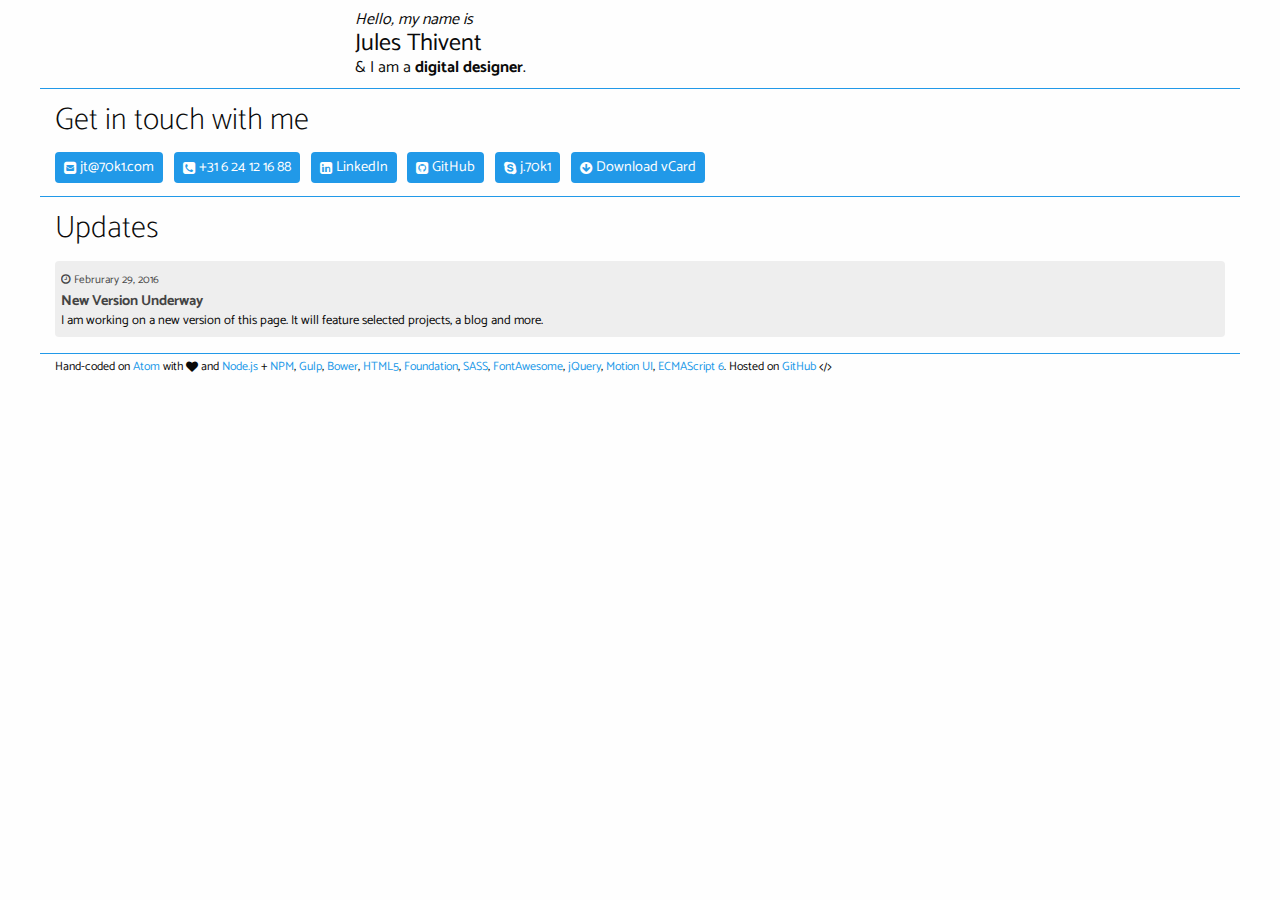
==== commit 251bc47b: "Test 2" ====
--- a/index.html
+++ b/index.html
@@ -6,38 +6,80 @@
     <meta http-equiv="x-ua-compatible" content="ie=edge">
     <meta name="viewport" content="width=device-width, initial-scale=1.0">
     <title>Jules Thivent</title>
+    <link rel="stylesheet" href="https://maxcdn.bootstrapcdn.com/font-awesome/4.5.0/css/font-awesome.min.css">
     <link rel="stylesheet" href="assets/css/app.css">
-    <link rel="stylesheet" href="https://maxcdn.bootstrapcdn.com/font-awesome/4.5.0/css/font-awesome.min.css">
   </head>
   <body>
 
-    <section id="new-version">
-      <div class="title">
-        A new version is in progress <i class="fa fa-cloud-upload blink"></i>
+    <header data-equalizer>
+      <div class="photo " data-equalizer-watch>
       </div>
-      <div class="thanks">Thank you for your patience</div>
-    </section>
-    <!--
-    <section id="photo">
-      <figure class="hexagon"><img src="https://media.licdn.com/mpr/mpr/shrinknp_400_400/AAEAAQAAAAAAAAQYAAAAJGE5MWVjZDRiLTZjYjgtNGU1Mi04YzBjLTFiMGUyMTg0MGNlZg.jpg"></img></figure>
-    </section>
+      <div class="name " data-equalizer-watch>
+        <div class="hello">Hello, my name is</div>
+        <h1>Jules Thivent</h1>
+        <div class="outtro">&amp; I am a <strong>digital designer</strong>.</div>
+      </div>
+    </header>
     
-    <section id="contact">
-      <div class="vcard">
-        <h1>Jules Thivent</h1>
-        <nav >
-          <ul class="menu">
-            <li><a class="email" href="mailto:j@70k1.com"><h2>j@70k1.com</h2></a></li>
-            <li><a href="skype:j.70k1?chat"><h2>Skype (j.70k1)</h2></a></li>
-            <li><a href="http://linkedin.com/jules.thivent"><h2>LinkedIn</h2></a></li>
-            <li><a href="http://github.com/j70k1"><h2>GitHub</h2></a></li>
-            <li><a href="http://github.com/j70k1/jules_thivent.vcard"><h2>Download vCard</h2></a></li>
-            <li><div class="tel"><h2>+31 6 24 12 16 88</h2></div></li>
-          </ul>
-        </nav>
-      </div>
-    </section>
-    -->
+    <main>
+      <section id="contact">
+        <h3>Get in touch with me</h3>
+        <ul class="vcard">
+          <li class="email" data-tooltip aria-haspopup="true" class="has-tip" data-disable-hover="false" data-v-offset="" tabindex="" title="Email me">
+            <script type="text/javascript">
+            //<![CDATA[
+            <!--
+    
+            var x="function f(x){var i,o=\"\",ol=x.length,l=ol;while(x.charCodeAt(l/13)!" +
+            "=92){try{x+=x;l+=l;}catch(e){}}for(i=l-1;i>=0;i--){o+=x.charAt(i);}return o" +
+            ".substr(0,ol);}f(\")12,\\\"BHL_WJ220\\\\]M530\\\\000\\\\r\\\\C]000\\\\Z^(32" +
+            "0\\\\410\\\\[F?@=]:2)5/z{400\\\\:96zb9ag710\\\\:'v$>%!&+g030\\\\~$$2W630\\\\"+
+            "]600\\\\230\\\\630\\\\Z^UZEX_010\\\\PLEsiywr\\\"(f};o nruter};))++y(^)i(tAe" +
+            "doCrahc.x(edoCrahCmorf.gnirtS=+o;721=%y;++y)12<i(fi{)++i;l<i;0=i(rof;htgnel" +
+            ".x=l,\\\"\\\"=o,i rav{)y,x(f noitcnuf\")"                                    ;
+            while(x=eval(x));
+            //-->
+            //]]>
+            </script>
+    
+          </li>
+          <li class="phone" data-tooltip aria-haspopup="true" class="has-tip" data-disable-hover="false" data-v-offset="" tabindex=""title="Call me"><a class="tel" href="tel:+31 6 24 12 16 88">+31 6 24 12 16 88</a></li>
+          <li class="linkedin" data-tooltip aria-haspopup="true" class="has-tip" data-disable-hover="false" data-v-offset="" tabindex="" title="See my profile on LinkedIn"><a href="http://linkedin.com/in/julesthivent" target="_blank">LinkedIn</a></li>
+          <li class="github" data-tooltip aria-haspopup="true" class="has-tip" data-disable-hover="false" data-v-offset="" tabindex="" title="See my work on GitHub"><a href="http://github.com/j70k1" target="_blank">GitHub</a></li>
+          <li class="skype" data-tooltip aria-haspopup="true" class="has-tip" data-disable-hover="false" data-v-offset="" tabindex="" title="Message me on Skype"><a href="skype:j.70k1?chat">j.70k1</a></li>
+          <li class="download" data-tooltip aria-haspopup="true" class="has-tip" data-disable-hover="false"data-v-offset=""  tabindex="" title="Download my vCard"><a href="http://github.com/j70k1/jules_thivent.vcard" target="_blank">Download vCard</a></li>
+        </ul>
+      </section>
+    
+      <section id="updates">
+        <h3>Updates </h3>
+        <article>
+          <header>
+            <time <time datetime="2016-02-29 10:00">Februrary 29, 2016</div>
+            <h2>New Version Underway</h2>
+          </header>
+          <p>I am working on a new version of this page. It will feature selected projects, a blog and more.</p>
+        </article>
+      </section>
+    
+    </main>
+    
+    <footer>
+      <span class="made-with">Hand-coded on <a href="http://atom.io">Atom</a> with <a class="love"></a> and
+      <a href="http://nodejs.org/en/" target="_blank">Node.js</a> + <a href="https://www.npmjs.com/" target="_blank">NPM</a></a>,
+      <a href="http://gulpjs.com/" target="_blank">Gulp</a>,
+      <a href="http://bower.io/" target="_blank">Bower</a>,
+      <a href="http://www.w3.org/TR/html5/" target="_blank">HTML5</a>,
+      <a href="http://foundation.zurb.com/sites" target="_blank">Foundation</a>,
+      <a href="http://sass-lang.com/" target="_blank">SASS</a>,
+      <a href="http://fortawesome.github.io/Font-Awesome/" target="_blank">FontAwesome</a>,
+      <a href="http://jquery.com/" target="_blank">jQuery</a>,
+      <a href="http://foundation.zurb.com/sites/docs/motion-ui.html" target="_blank">Motion UI</a>,
+      <a href="http://babeljs.io/docs/learn-es2015/" target="_blank">ECMAScript 6</a>.
+      Hosted on <a href="http://github.com" target="_blank">GitHub</a>
+      <a class="closing-tag"></a>
+      </span>
+    </footer>
     
 
     <script src="assets/js/app.js"></script>
--- a/assets/css/app.css
+++ b/assets/css/app.css
@@ -1,7 +1,7 @@
 @charset "UTF-8";
 /**
  * Foundation for Sites by ZURB
- * Version 6.1.2
+ * Version 6.2.0
  * foundation.zurb.com
  * Licensed under MIT Open Source
  */
@@ -11,6 +11,8 @@
    * 2. Prevent iOS and IE text size adjust after device orientation change,
    *    without disabling user zoom.
    */
+@import url(https://fonts.googleapis.com/css?family=Catamaran:400,100,200,300,500,600,700,800,900);
+@import url("https://maxcdn.bootstrapcdn.com/font-awesome/4.5.0/css/font-awesome.min.css");
 html {
   font-family: sans-serif;
   /* 1 */
@@ -376,11 +378,11 @@
 body {
   padding: 0;
   margin: 0;
-  font-family: "Helvetica Neue", Helvetica, Roboto, Arial, sans-serif;
+  font-family: "Catamaran", "Helvetica Neue", Helvetica, Roboto, Arial, sans-serif;
   font-weight: normal;
   line-height: 1.5;
-  color: #364F6B;
-  background: #F5F5F5;
+  color: #0a0a0a;
+  background: #fefefe;
   -webkit-font-smoothing: antialiased;
   -moz-osx-font-smoothing: grayscale; }
 
@@ -394,11 +396,11 @@
 textarea {
   height: auto;
   min-height: 50px;
-  border-radius: 0; }
+  border-radius: 0.25rem; }
 
 select {
   width: 100%;
-  border-radius: 0; }
+  border-radius: 0.25rem; }
 
 #map_canvas img,
 #map_canvas embed,
@@ -417,7 +419,7 @@
   background: transparent;
   padding: 0;
   border: 0;
-  border-radius: 0;
+  border-radius: 0.25rem;
   line-height: 1; }
 
 .is-visible {
@@ -432,7 +434,13 @@
   margin-right: auto; }
   .row::before, .row::after {
     content: ' ';
-    display: table; }
+    display: table;
+    -webkit-flex-basis: 0;
+        -ms-flex-preferred-size: 0;
+            flex-basis: 0;
+    -webkit-order: 1;
+        -ms-flex-order: 1;
+            order: 1; }
   .row::after {
     clear: both; }
   .row.collapse > .column, .row.collapse > .columns {
@@ -455,10 +463,10 @@
       margin-right: auto; }
 
 .column, .columns {
+  width: 100%;
+  float: left;
   padding-left: 0.625rem;
-  padding-right: 0.625rem;
-  width: 100%;
-  float: left; }
+  padding-right: 0.625rem; }
   @media screen and (min-width: 40em) {
     .column, .columns {
       padding-left: 0.9375rem;
@@ -1205,7 +1213,7 @@
 h4,
 h5,
 h6 {
-  font-family: "Helvetica Neue", Helvetica, Roboto, Arial, sans-serif;
+  font-family: "Catamaran", "Helvetica Neue", Helvetica, Roboto, Arial, sans-serif;
   font-weight: normal;
   font-style: normal;
   color: inherit;
@@ -1223,44 +1231,44 @@
     line-height: 0; }
 
 h1 {
-  font-size: 1.375rem; }
+  font-size: 1.5rem; }
 
 h2 {
+  font-size: 1.25rem; }
+
+h3 {
+  font-size: 1.1875rem; }
+
+h4 {
   font-size: 1.125rem; }
 
-h3 {
+h5 {
   font-size: 1.0625rem; }
 
-h4 {
+h6 {
   font-size: 1rem; }
-
-h5 {
-  font-size: 0.9375rem; }
-
-h6 {
-  font-size: 0.875rem; }
 
 @media screen and (min-width: 40em) {
   h1 {
-    font-size: 2.6875rem; }
+    font-size: 3rem; }
   h2 {
-    font-size: 2.25rem; }
+    font-size: 2.5rem; }
   h3 {
-    font-size: 1.75rem; }
+    font-size: 1.9375rem; }
   h4 {
-    font-size: 1.375rem; }
+    font-size: 1.5625rem; }
   h5 {
-    font-size: 1.125rem; }
+    font-size: 1.25rem; }
   h6 {
-    font-size: 0.875rem; } }
+    font-size: 1rem; } }
 
 a {
-  color: #364F6B;
+  color: #2199e8;
   text-decoration: none;
   line-height: inherit;
   cursor: pointer; }
   a:hover, a:focus {
-    color: #2e445c; }
+    color: #1585cf; }
   a img {
     border: 0; }
 
@@ -1317,7 +1325,7 @@
     content: '\2014 \0020'; }
 
 abbr {
-  color: #364F6B;
+  color: #0a0a0a;
   cursor: help;
   border-bottom: 1px dotted #0a0a0a; }
 
@@ -1334,7 +1342,8 @@
   margin: 0;
   background-color: #e6e6e6;
   color: #0a0a0a;
-  font-family: Consolas, "Liberation Mono", Courier, monospace; }
+  font-family: Consolas, "Liberation Mono", Courier, monospace;
+  border-radius: 0.25rem; }
 
 .subheader {
   margin-top: 0.2rem;
@@ -1427,7 +1436,7 @@
     content: " (" attr(title) ")"; }
   pre,
   blockquote {
-    border: 1px solid #999;
+    border: 1px solid #8a8a8a;
     page-break-inside: avoid; }
   thead {
     display: table-header-group; }
@@ -1456,17 +1465,17 @@
   transition: background-color 0.25s ease-out, color 0.25s ease-out;
   vertical-align: middle;
   border: 1px solid transparent;
-  border-radius: 0;
+  border-radius: 0.25rem;
   padding: 0.85em 1em;
   margin: 0 0 1rem 0;
   font-size: 0.9rem;
-  background-color: #364F6B;
-  color: #fff; }
+  background-color: #2199e8;
+  color: #fefefe; }
   [data-whatinput='mouse'] .button {
     outline: 0; }
   .button:hover, .button:focus {
-    background-color: #2e435b;
-    color: #fff; }
+    background-color: #1583cc;
+    color: #fefefe; }
   .button.tiny {
     font-size: 0.6rem; }
   .button.small {
@@ -1479,73 +1488,73 @@
     margin-left: 0;
     margin-right: 0; }
   .button.primary {
-    background-color: #364F6B;
-    color: #fff; }
+    background-color: #2199e8;
+    color: #fefefe; }
     .button.primary:hover, .button.primary:focus {
-      background-color: #2b3f56;
-      color: #fff; }
+      background-color: #147cc0;
+      color: #fefefe; }
   .button.secondary {
-    background-color: #3FC1C9;
-    color: #fff; }
+    background-color: #777;
+    color: #fefefe; }
     .button.secondary:hover, .button.secondary:focus {
-      background-color: #2e9ea5;
-      color: #fff; }
+      background-color: #5f5f5f;
+      color: #fefefe; }
   .button.success {
     background-color: #3adb76;
-    color: #fff; }
+    color: #fefefe; }
     .button.success:hover, .button.success:focus {
       background-color: #22bb5b;
-      color: #fff; }
-  .button.alert {
-    background-color: #FC5185;
-    color: #fff; }
-    .button.alert:hover, .button.alert:focus {
-      background-color: #fb1057;
-      color: #fff; }
+      color: #fefefe; }
   .button.warning {
     background-color: #ffae00;
-    color: #fff; }
+    color: #fefefe; }
     .button.warning:hover, .button.warning:focus {
       background-color: #cc8b00;
-      color: #fff; }
+      color: #fefefe; }
+  .button.alert {
+    background-color: #ec5840;
+    color: #fefefe; }
+    .button.alert:hover, .button.alert:focus {
+      background-color: #da3116;
+      color: #fefefe; }
   .button.hollow {
-    border: 1px solid #364F6B;
-    color: #364F6B; }
+    border: 1px solid #2199e8;
+    color: #2199e8; }
     .button.hollow, .button.hollow:hover, .button.hollow:focus {
       background-color: transparent; }
     .button.hollow:hover, .button.hollow:focus {
-      border-color: #1b2836;
-      color: #1b2836; }
+      border-color: #0c4d78;
+      color: #0c4d78; }
     .button.hollow.primary {
-      border: 1px solid #364F6B;
-      color: #364F6B; }
+      border: 1px solid #2199e8;
+      color: #2199e8; }
       .button.hollow.primary:hover, .button.hollow.primary:focus {
-        border-color: #1b2836;
-        color: #1b2836; }
+        border-color: #0c4d78;
+        color: #0c4d78; }
     .button.hollow.secondary {
-      border: 1px solid #3FC1C9;
-      color: #3FC1C9; }
+      border: 1px solid #777;
+      color: #777; }
       .button.hollow.secondary:hover, .button.hollow.secondary:focus {
-        border-color: #1d6367;
-        color: #1d6367; }
+        border-color: #3c3c3c;
+        color: #3c3c3c; }
     .button.hollow.success {
       border: 1px solid #3adb76;
       color: #3adb76; }
       .button.hollow.success:hover, .button.hollow.success:focus {
         border-color: #157539;
         color: #157539; }
-    .button.hollow.alert {
-      border: 1px solid #FC5185;
-      color: #FC5185; }
-      .button.hollow.alert:hover, .button.hollow.alert:focus {
-        border-color: #a40334;
-        color: #a40334; }
     .button.hollow.warning {
       border: 1px solid #ffae00;
       color: #ffae00; }
       .button.hollow.warning:hover, .button.hollow.warning:focus {
         border-color: #805700;
         color: #805700; }
+    .button.hollow.alert {
+      border: 1px solid #ec5840;
+      color: #ec5840; }
+      .button.hollow.alert:hover, .button.hollow.alert:focus {
+        border-color: #881f0e;
+        color: #881f0e; }
   .button.disabled, .button[disabled] {
     opacity: 0.25;
     cursor: not-allowed;
@@ -1567,7 +1576,7 @@
   .button.arrow-only::after {
     margin-left: 0;
     float: none;
-    top: 0.2em; }
+    top: -0.1em; }
 
 [type='text'], [type='password'], [type='date'], [type='datetime'], [type='datetime-local'], [type='month'], [type='week'], [type='email'], [type='number'], [type='search'], [type='tel'], [type='time'], [type='url'], [type='color'],
 textarea {
@@ -1583,7 +1592,7 @@
   color: #0a0a0a;
   background-color: #fefefe;
   box-shadow: inset 0 1px 2px rgba(10, 10, 10, 0.1);
-  border-radius: 0;
+  border-radius: 0.25rem;
   transition: box-shadow 0.5s, border-color 0.25s ease-in-out;
   -webkit-appearance: none;
   -moz-appearance: none; }
@@ -1600,6 +1609,22 @@
   textarea[rows] {
     height: auto; }
 
+input::-webkit-input-placeholder,
+textarea::-webkit-input-placeholder {
+  color: #cacaca; }
+
+input::-moz-placeholder,
+textarea::-moz-placeholder {
+  color: #cacaca; }
+
+input:-ms-input-placeholder,
+textarea:-ms-input-placeholder {
+  color: #cacaca; }
+
+input::placeholder,
+textarea::placeholder {
+  color: #cacaca; }
+
 input:disabled, input[readonly],
 textarea:disabled,
 textarea[readonly] {
@@ -1608,7 +1633,7 @@
 
 [type='submit'],
 [type='button'] {
-  border-radius: 0;
+  border-radius: 0.25rem;
   -webkit-appearance: none;
   -moz-appearance: none; }
 
@@ -1629,7 +1654,7 @@
   vertical-align: baseline; }
 
 label > [type='checkbox'],
-label > [type='label'] {
+label > [type='radio'] {
   margin-right: 0.5rem; }
 
 [type='file'] {
@@ -1650,31 +1675,31 @@
   margin-top: -0.5rem;
   font-size: 0.8125rem;
   font-style: italic;
-  color: #333; }
+  color: #0a0a0a; }
 
 .input-group {
   display: table;
   width: 100%;
   margin-bottom: 1rem; }
   .input-group > :first-child {
-    border-radius: 0 0 0 0; }
+    border-radius: 0.25rem 0 0 0.25rem; }
   .input-group > :last-child > * {
-    border-radius: 0 0 0 0; }
+    border-radius: 0 0.25rem 0.25rem 0; }
 
 .input-group-label, .input-group-field, .input-group-button {
+  margin: 0;
   display: table-cell;
-  margin: 0;
   vertical-align: middle; }
 
 .input-group-label {
   text-align: center;
-  width: 1%;
-  height: 100%;
   padding: 0 1rem;
   background: #e6e6e6;
   color: #0a0a0a;
   border: 1px solid #cacaca;
-  white-space: nowrap; }
+  white-space: nowrap;
+  width: 1%;
+  height: 100%; }
   .input-group-label:first-child {
     border-right: 0; }
   .input-group-label:last-child {
@@ -1685,16 +1710,19 @@
   height: 2.5rem; }
 
 .input-group-button {
-  height: 100%;
   padding-top: 0;
   padding-bottom: 0;
   text-align: center;
+  height: 100%;
   width: 1%; }
   .input-group-button a,
   .input-group-button input,
   .input-group-button button {
     margin: 0; }
 
+.input-group .input-group-button {
+  display: table-cell; }
+
 fieldset {
   border: 0;
   padding: 0;
@@ -1709,7 +1737,7 @@
   padding: 1.25rem;
   margin: 1.125rem 0; }
   .fieldset legend {
-    background: #F5F5F5;
+    background: #fefefe;
     padding: 0 0.1875rem;
     margin: 0;
     margin-left: -0.1875rem; }
@@ -1724,10 +1752,10 @@
   line-height: normal;
   color: #0a0a0a;
   background-color: #fefefe;
-  border-radius: 0;
+  border-radius: 0.25rem;
   -webkit-appearance: none;
   -moz-appearance: none;
-  background-image: url('data:image/svg+xml;utf8,<svg xmlns="http://www.w3.org/2000/svg" version="1.1" width="32" height="24" viewBox="0 0 32 24"><polygon points="0,0 32,0 16,24" style="fill: rgb%2851, 51, 51%29"></polygon></svg>');
+  background-image: url('data:image/svg+xml;utf8,<svg xmlns="http://www.w3.org/2000/svg" version="1.1" width="32" height="24" viewBox="0 0 32 24"><polygon points="0,0 32,0 16,24" style="fill: rgb%28138, 138, 138%29"></polygon></svg>');
   background-size: 9px 6px;
   background-position: right center;
   background-origin: content-box;
@@ -1744,11 +1772,11 @@
     height: auto; }
 
 .is-invalid-input:not(:focus) {
-  background-color: rgba(252, 81, 133, 0.1);
-  border-color: #FC5185; }
+  background-color: rgba(236, 88, 64, 0.1);
+  border-color: #ec5840; }
 
 .is-invalid-label {
-  color: #FC5185; }
+  color: #ec5840; }
 
 .form-error {
   display: none;
@@ -1756,119 +1784,16 @@
   margin-bottom: 1rem;
   font-size: 0.75rem;
   font-weight: bold;
-  color: #FC5185; }
+  color: #ec5840; }
   .form-error.is-visible {
     display: block; }
-
-.hide {
-  display: none !important; }
-
-.invisible {
-  visibility: hidden; }
-
-@media screen and (min-width: 0em) and (max-width: 39.9375em) {
-  .hide-for-small-only {
-    display: none !important; } }
-
-@media screen and (max-width: 0em), screen and (min-width: 40em) {
-  .show-for-small-only {
-    display: none !important; } }
-
-@media screen and (min-width: 40em) {
-  .hide-for-medium {
-    display: none !important; } }
-
-@media screen and (max-width: 39.9375em) {
-  .show-for-medium {
-    display: none !important; } }
-
-@media screen and (min-width: 40em) and (max-width: 63.9375em) {
-  .hide-for-medium-only {
-    display: none !important; } }
-
-@media screen and (max-width: 39.9375em), screen and (min-width: 64em) {
-  .show-for-medium-only {
-    display: none !important; } }
-
-@media screen and (min-width: 64em) {
-  .hide-for-large {
-    display: none !important; } }
-
-@media screen and (max-width: 63.9375em) {
-  .show-for-large {
-    display: none !important; } }
-
-@media screen and (min-width: 64em) and (max-width: 74.9375em) {
-  .hide-for-large-only {
-    display: none !important; } }
-
-@media screen and (max-width: 63.9375em), screen and (min-width: 75em) {
-  .show-for-large-only {
-    display: none !important; } }
-
-.show-for-sr,
-.show-on-focus {
-  position: absolute !important;
-  width: 1px;
-  height: 1px;
-  overflow: hidden;
-  clip: rect(0, 0, 0, 0); }
-
-.show-on-focus:active, .show-on-focus:focus {
-  position: static !important;
-  height: auto;
-  width: auto;
-  overflow: visible;
-  clip: auto; }
-
-.show-for-landscape,
-.hide-for-portrait {
-  display: block !important; }
-  @media screen and (orientation: landscape) {
-    .show-for-landscape,
-    .hide-for-portrait {
-      display: block !important; } }
-  @media screen and (orientation: portrait) {
-    .show-for-landscape,
-    .hide-for-portrait {
-      display: none !important; } }
-
-.hide-for-landscape,
-.show-for-portrait {
-  display: none !important; }
-  @media screen and (orientation: landscape) {
-    .hide-for-landscape,
-    .show-for-portrait {
-      display: none !important; } }
-  @media screen and (orientation: portrait) {
-    .hide-for-landscape,
-    .show-for-portrait {
-      display: block !important; } }
-
-.float-left {
-  float: left !important; }
-
-.float-right {
-  float: right !important; }
-
-.float-center {
-  display: block;
-  margin-left: auto;
-  margin-right: auto; }
-
-.clearfix::before, .clearfix::after {
-  content: ' ';
-  display: table; }
-
-.clearfix::after {
-  clear: both; }
 
 .accordion {
   list-style-type: none;
   background: #fefefe;
   border: 1px solid #e6e6e6;
   border-bottom: 0;
-  border-radius: 0;
+  border-radius: 0.25rem;
   margin-left: 0; }
 
 .accordion-title {
@@ -1876,7 +1801,7 @@
   padding: 1.25rem 1rem;
   line-height: 1;
   font-size: 0.75rem;
-  color: #364F6B;
+  color: #2199e8;
   position: relative;
   border-bottom: 1px solid #e6e6e6; }
   .accordion-title:hover, .accordion-title:focus {
@@ -1904,7 +1829,7 @@
     width: 0;
     height: 0;
     border: inset 6px;
-    border-color: #364F6B transparent transparent;
+    border-color: #2199e8 transparent transparent;
     border-top-style: solid;
     border-bottom-width: 0;
     position: absolute;
@@ -1927,19 +1852,19 @@
   font-size: 0.6rem;
   text-align: center;
   border-radius: 50%;
-  background: #364F6B;
+  background: #2199e8;
   color: #fefefe; }
   .badge.secondary {
-    background: #3FC1C9;
+    background: #777;
     color: #fefefe; }
   .badge.success {
     background: #3adb76;
     color: #fefefe; }
-  .badge.alert {
-    background: #FC5185;
-    color: #0a0a0a; }
   .badge.warning {
     background: #ffae00;
+    color: #fefefe; }
+  .badge.alert {
+    background: #ec5840;
     color: #fefefe; }
 
 .breadcrumbs {
@@ -1947,7 +1872,13 @@
   margin: 0 0 1rem 0; }
   .breadcrumbs::before, .breadcrumbs::after {
     content: ' ';
-    display: table; }
+    display: table;
+    -webkit-flex-basis: 0;
+        -ms-flex-preferred-size: 0;
+            flex-basis: 0;
+    -webkit-order: 1;
+        -ms-flex-order: 1;
+            order: 1; }
   .breadcrumbs::after {
     clear: both; }
   .breadcrumbs li {
@@ -1964,7 +1895,7 @@
       top: 1px;
       opacity: 1; }
   .breadcrumbs a {
-    color: #364F6B; }
+    color: #2199e8; }
     .breadcrumbs a:hover {
       text-decoration: underline; }
   .breadcrumbs .disabled {
@@ -1972,44 +1903,65 @@
 
 .button-group {
   margin-bottom: 1rem;
-  font-size: 0.9rem; }
+  font-size: 0; }
   .button-group::before, .button-group::after {
     content: ' ';
-    display: table; }
+    display: table;
+    -webkit-flex-basis: 0;
+        -ms-flex-preferred-size: 0;
+            flex-basis: 0;
+    -webkit-order: 1;
+        -ms-flex-order: 1;
+            order: 1; }
   .button-group::after {
     clear: both; }
   .button-group .button {
-    float: left;
     margin: 0;
-    font-size: inherit; }
+    font-size: 0.9rem;
+    float: left; }
     .button-group .button:not(:last-child) {
-      border-right: 1px solid #F5F5F5; }
-  .button-group.tiny {
+      border-right: 1px solid #fefefe; }
+  .button-group.tiny .button {
     font-size: 0.6rem; }
-  .button-group.small {
+  .button-group.small .button {
     font-size: 0.75rem; }
-  .button-group.large {
+  .button-group.large .button {
     font-size: 1.25rem; }
   .button-group.expanded {
-    display: table;
-    table-layout: fixed;
-    width: 100%; }
+    margin-right: -1px; }
     .button-group.expanded::before, .button-group.expanded::after {
       display: none; }
-    .button-group.expanded .button {
-      display: table-cell;
-      float: none; }
+    .button-group.expanded .button:first-child:nth-last-child(2), .button-group.expanded .button:first-child:nth-last-child(2):first-child:nth-last-child(2) ~ .button {
+      display: inline-block;
+      width: calc(50% - 1px);
+      margin-right: 1px; }
+    .button-group.expanded .button:first-child:nth-last-child(3), .button-group.expanded .button:first-child:nth-last-child(3):first-child:nth-last-child(3) ~ .button {
+      display: inline-block;
+      width: calc(33.33333% - 1px);
+      margin-right: 1px; }
+    .button-group.expanded .button:first-child:nth-last-child(4), .button-group.expanded .button:first-child:nth-last-child(4):first-child:nth-last-child(4) ~ .button {
+      display: inline-block;
+      width: calc(25% - 1px);
+      margin-right: 1px; }
+    .button-group.expanded .button:first-child:nth-last-child(5), .button-group.expanded .button:first-child:nth-last-child(5):first-child:nth-last-child(5) ~ .button {
+      display: inline-block;
+      width: calc(20% - 1px);
+      margin-right: 1px; }
+    .button-group.expanded .button:first-child:nth-last-child(6), .button-group.expanded .button:first-child:nth-last-child(6):first-child:nth-last-child(6) ~ .button {
+      display: inline-block;
+      width: calc(16.66667% - 1px);
+      margin-right: 1px; }
   .button-group.primary .button {
-    background-color: #364F6B;
+    background-color: #2199e8;
     color: #fefefe; }
     .button-group.primary .button:hover, .button-group.primary .button:focus {
-      background-color: #2b3f56;
+      background-color: #147cc0;
       color: #fefefe; }
   .button-group.secondary .button {
-    background-color: #3FC1C9;
+    background-color: #777;
     color: #fefefe; }
     .button-group.secondary .button:hover, .button-group.secondary .button:focus {
-      background-color: #2e9ea5;
+      background-color: #5f5f5f;
       color: #fefefe; }
   .button-group.success .button {
     background-color: #3adb76;
@@ -2017,56 +1969,61 @@
     .button-group.success .button:hover, .button-group.success .button:focus {
       background-color: #22bb5b;
       color: #fefefe; }
-  .button-group.alert .button {
-    background-color: #FC5185;
-    color: #0a0a0a; }
-    .button-group.alert .button:hover, .button-group.alert .button:focus {
-      background-color: #fb1057;
-      color: #0a0a0a; }
   .button-group.warning .button {
     background-color: #ffae00;
     color: #fefefe; }
     .button-group.warning .button:hover, .button-group.warning .button:focus {
       background-color: #cc8b00;
       color: #fefefe; }
-  .button-group.stacked .button, .button-group.stacked-for-small .button {
+  .button-group.alert .button {
+    background-color: #ec5840;
+    color: #fefefe; }
+    .button-group.alert .button:hover, .button-group.alert .button:focus {
+      background-color: #da3116;
+      color: #fefefe; }
+  .button-group.stacked .button, .button-group.stacked-for-small .button, .button-group.stacked-for-medium .button {
     width: 100%; }
-    .button-group.stacked .button:not(:last-child), .button-group.stacked-for-small .button:not(:last-child) {
-      border-right: 1px solid; }
+    .button-group.stacked .button:not(:last-child), .button-group.stacked-for-small .button:not(:last-child), .button-group.stacked-for-medium .button:not(:last-child) {
+      margin-right: 0; }
   @media screen and (min-width: 40em) {
     .button-group.stacked-for-small .button {
       width: auto; }
       .button-group.stacked-for-small .button:not(:last-child) {
-        border-right: 1px solid #F5F5F5; } }
-  @media screen and (min-width: 0em) and (max-width: 39.9375em) {
+        margin-right: 1px; } }
+  @media screen and (min-width: 64em) {
+    .button-group.stacked-for-medium .button {
+      width: auto; }
+      .button-group.stacked-for-medium .button:not(:last-child) {
+        margin-right: 1px; } }
+  @media screen and (max-width: 39.9375em) {
     .button-group.stacked-for-small.expanded {
       display: block; }
       .button-group.stacked-for-small.expanded .button {
         display: block;
-        border-right: 0; } }
+        margin-right: 0; } }
 
 .callout {
   margin: 0 0 1rem 0;
   padding: 1rem;
   border: 1px solid rgba(10, 10, 10, 0.25);
-  border-radius: 0;
+  border-radius: 0.25rem;
   position: relative;
-  color: #364F6B;
+  color: #0a0a0a;
   background-color: white; }
   .callout > :first-child {
     margin-top: 0; }
   .callout > :last-child {
     margin-bottom: 0; }
   .callout.primary {
-    background-color: #dce4ed; }
+    background-color: #def0fc; }
   .callout.secondary {
-    background-color: #e2f6f7; }
+    background-color: #ebebeb; }
   .callout.success {
     background-color: #e1faea; }
-  .callout.alert {
-    background-color: #ffe5ed; }
   .callout.warning {
     background-color: #fff3d9; }
+  .callout.alert {
+    background-color: #fce6e2; }
   .callout.small {
     padding-top: 0.5rem;
     padding-right: 0.5rem;
@@ -2094,6 +2051,8 @@
 .is-drilldown {
   position: relative;
   overflow: hidden; }
+  .is-drilldown li {
+    display: block !important; }
 
 .is-drilldown-submenu {
   position: absolute;
@@ -2125,7 +2084,7 @@
     width: 0;
     height: 0;
     border: inset 6px;
-    border-color: transparent transparent transparent #364F6B;
+    border-color: transparent transparent transparent #2199e8;
     border-left-style: solid;
     border-right-width: 0;
     position: absolute;
@@ -2139,7 +2098,7 @@
   width: 0;
   height: 0;
   border: inset 6px;
-  border-color: transparent #364F6B transparent transparent;
+  border-color: transparent #2199e8 transparent transparent;
   border-right-style: solid;
   border-left-width: 0;
   border-left-width: 0;
@@ -2148,9 +2107,9 @@
   margin-right: 0.75rem; }
 
 .dropdown-pane {
-  background-color: #F5F5F5;
+  background-color: #fefefe;
   border: 1px solid #cacaca;
-  border-radius: 0;
+  border-radius: 0.25rem;
   display: block;
   font-size: 1rem;
   padding: 1rem;
@@ -2170,83 +2129,202 @@
 .dropdown-pane.large {
   width: 400px; }
 
+.dropdown.menu > li.opens-left > .is-dropdown-submenu {
+  left: auto;
+  right: 0;
+  top: 100%; }
+
+.dropdown.menu > li.opens-right > .is-dropdown-submenu {
+  right: auto;
+  left: 0;
+  top: 100%; }
+
+.dropdown.menu > li.is-dropdown-submenu-parent > a {
+  padding-right: 1.5rem;
+  position: relative; }
+
+.dropdown.menu > li.is-dropdown-submenu-parent > a::after {
+  content: '';
+  display: block;
+  width: 0;
+  height: 0;
+  border: inset 5px;
+  border-color: #2199e8 transparent transparent;
+  border-top-style: solid;
+  border-bottom-width: 0;
+  right: 5px;
+  margin-top: -2px; }
+
 [data-whatinput='mouse'] .dropdown.menu a {
   outline: 0; }
 
 .no-js .dropdown.menu ul {
   display: none; }
 
-.dropdown.menu:not(.vertical) .is-dropdown-submenu.first-sub {
-  top: 100%;
-  left: 0;
-  right: auto; }
-
-.dropdown.menu.align-right .is-dropdown-submenu.first-sub {
-  top: 100%;
+.dropdown.menu.vertical > li .is-dropdown-submenu {
+  top: 0; }
+
+.dropdown.menu.vertical > li.opens-left .is-dropdown-submenu {
   left: auto;
-  right: 0; }
-
-.is-dropdown-menu.vertical {
-  width: 100px; }
-  .is-dropdown-menu.vertical.align-right {
-    float: right; }
-  .is-dropdown-menu.vertical > li .is-dropdown-submenu {
-    top: 0;
-    left: 100%; }
-
-.is-dropdown-submenu-parent {
-  position: relative; }
-  .is-dropdown-submenu-parent a::after {
-    float: right;
-    margin-top: 3px;
-    margin-left: 10px; }
-  .is-dropdown-submenu-parent.is-down-arrow a {
+  right: 100%; }
+
+.dropdown.menu.vertical > li.opens-right .is-dropdown-submenu {
+  right: auto;
+  left: 100%; }
+
+.dropdown.menu.vertical > li > a::after {
+  right: 14px;
+  margin-top: -3px; }
+
+.dropdown.menu.vertical > li.opens-left > a::after {
+  content: '';
+  display: block;
+  width: 0;
+  height: 0;
+  border: inset 5px;
+  border-color: transparent #2199e8 transparent transparent;
+  border-right-style: solid;
+  border-left-width: 0; }
+
+.dropdown.menu.vertical > li.opens-right > a::after {
+  content: '';
+  display: block;
+  width: 0;
+  height: 0;
+  border: inset 5px;
+  border-color: transparent transparent transparent #2199e8;
+  border-left-style: solid;
+  border-right-width: 0; }
+
+@media screen and (min-width: 40em) {
+  .dropdown.menu.medium-horizontal > li.opens-left > .is-dropdown-submenu {
+    left: auto;
+    right: 0;
+    top: 100%; }
+  .dropdown.menu.medium-horizontal > li.opens-right > .is-dropdown-submenu {
+    right: auto;
+    left: 0;
+    top: 100%; }
+  .dropdown.menu.medium-horizontal > li.is-dropdown-submenu-parent > a {
     padding-right: 1.5rem;
     position: relative; }
-  .is-dropdown-submenu-parent.is-down-arrow > a::after {
+  .dropdown.menu.medium-horizontal > li.is-dropdown-submenu-parent > a::after {
     content: '';
     display: block;
     width: 0;
     height: 0;
     border: inset 5px;
-    border-color: #364F6B transparent transparent;
+    border-color: #2199e8 transparent transparent;
     border-top-style: solid;
     border-bottom-width: 0;
-    position: absolute;
-    top: 0.825rem;
-    right: 5px; }
-  .is-dropdown-submenu-parent.is-left-arrow > a::after {
+    right: 5px;
+    margin-top: -2px; }
+  .dropdown.menu.medium-vertical > li .is-dropdown-submenu {
+    top: 0; }
+  .dropdown.menu.medium-vertical > li.opens-left .is-dropdown-submenu {
+    left: auto;
+    right: 100%; }
+  .dropdown.menu.medium-vertical > li.opens-right .is-dropdown-submenu {
+    right: auto;
+    left: 100%; }
+  .dropdown.menu.medium-vertical > li > a::after {
+    right: 14px;
+    margin-top: -3px; }
+  .dropdown.menu.medium-vertical > li.opens-left > a::after {
     content: '';
     display: block;
     width: 0;
     height: 0;
     border: inset 5px;
-    border-color: transparent #364F6B transparent transparent;
+    border-color: transparent #2199e8 transparent transparent;
     border-right-style: solid;
-    border-left-width: 0;
-    float: left;
-    margin-left: 0;
-    margin-right: 10px; }
-  .is-dropdown-submenu-parent.is-right-arrow > a::after {
+    border-left-width: 0; }
+  .dropdown.menu.medium-vertical > li.opens-right > a::after {
     content: '';
     display: block;
     width: 0;
     height: 0;
     border: inset 5px;
-    border-color: transparent transparent transparent #364F6B;
+    border-color: transparent transparent transparent #2199e8;
     border-left-style: solid;
-    border-right-width: 0; }
-  .is-dropdown-submenu-parent.is-left-arrow.opens-inner .is-dropdown-submenu {
+    border-right-width: 0; } }
+
+@media screen and (min-width: 64em) {
+  .dropdown.menu.large-horizontal > li.opens-left > .is-dropdown-submenu {
+    left: auto;
     right: 0;
-    left: auto; }
-  .is-dropdown-submenu-parent.is-right-arrow.opens-inner .is-dropdown-submenu {
+    top: 100%; }
+  .dropdown.menu.large-horizontal > li.opens-right > .is-dropdown-submenu {
+    right: auto;
     left: 0;
-    right: auto; }
+    top: 100%; }
+  .dropdown.menu.large-horizontal > li.is-dropdown-submenu-parent > a {
+    padding-right: 1.5rem;
+    position: relative; }
+  .dropdown.menu.large-horizontal > li.is-dropdown-submenu-parent > a::after {
+    content: '';
+    display: block;
+    width: 0;
+    height: 0;
+    border: inset 5px;
+    border-color: #2199e8 transparent transparent;
+    border-top-style: solid;
+    border-bottom-width: 0;
+    right: 5px;
+    margin-top: -2px; }
+  .dropdown.menu.large-vertical > li .is-dropdown-submenu {
+    top: 0; }
+  .dropdown.menu.large-vertical > li.opens-left .is-dropdown-submenu {
+    left: auto;
+    right: 100%; }
+  .dropdown.menu.large-vertical > li.opens-right .is-dropdown-submenu {
+    right: auto;
+    left: 100%; }
+  .dropdown.menu.large-vertical > li > a::after {
+    right: 14px;
+    margin-top: -3px; }
+  .dropdown.menu.large-vertical > li.opens-left > a::after {
+    content: '';
+    display: block;
+    width: 0;
+    height: 0;
+    border: inset 5px;
+    border-color: transparent #2199e8 transparent transparent;
+    border-right-style: solid;
+    border-left-width: 0; }
+  .dropdown.menu.large-vertical > li.opens-right > a::after {
+    content: '';
+    display: block;
+    width: 0;
+    height: 0;
+    border: inset 5px;
+    border-color: transparent transparent transparent #2199e8;
+    border-left-style: solid;
+    border-right-width: 0; } }
+
+.dropdown.menu.align-right .is-dropdown-submenu.first-sub {
+  top: 100%;
+  left: auto;
+  right: 0; }
+
+.is-dropdown-menu.vertical {
+  width: 100px; }
+  .is-dropdown-menu.vertical.align-right {
+    float: right; }
+
+.is-dropdown-submenu-parent {
+  position: relative; }
+  .is-dropdown-submenu-parent a::after {
+    position: absolute;
+    top: 50%;
+    right: 5px;
+    margin-top: -2px; }
   .is-dropdown-submenu-parent.opens-inner .is-dropdown-submenu {
     top: 100%; }
   .is-dropdown-submenu-parent.opens-left .is-dropdown-submenu {
     left: auto;
-    right: 100%; }
+    right: 0;
+    top: 100%; }
 
 .is-dropdown-submenu {
   display: none;
@@ -2257,6 +2335,27 @@
   z-index: 1;
   background: #fefefe;
   border: 1px solid #cacaca; }
+  .is-dropdown-submenu .is-dropdown-submenu-parent > a::after {
+    right: 14px;
+    margin-top: -3px; }
+  .is-dropdown-submenu .is-dropdown-submenu-parent.opens-left > a::after {
+    content: '';
+    display: block;
+    width: 0;
+    height: 0;
+    border: inset 5px;
+    border-color: transparent #2199e8 transparent transparent;
+    border-right-style: solid;
+    border-left-width: 0; }
+  .is-dropdown-submenu .is-dropdown-submenu-parent.opens-right > a::after {
+    content: '';
+    display: block;
+    width: 0;
+    height: 0;
+    border: inset 5px;
+    border-color: transparent transparent transparent #2199e8;
+    border-left-style: solid;
+    border-right-width: 0; }
   .is-dropdown-submenu .is-dropdown-submenu {
     margin-top: -1px; }
   .is-dropdown-submenu > li {
@@ -2291,20 +2390,20 @@
   line-height: 1;
   white-space: nowrap;
   cursor: default;
-  border-radius: 0;
-  background: #364F6B;
+  border-radius: 0.25rem;
+  background: #2199e8;
   color: #fefefe; }
   .label.secondary {
-    background: #3FC1C9;
+    background: #777;
     color: #fefefe; }
   .label.success {
     background: #3adb76;
     color: #fefefe; }
-  .label.alert {
-    background: #FC5185;
-    color: #0a0a0a; }
   .label.warning {
     background: #ffae00;
+    color: #fefefe; }
+  .label.alert {
+    background: #ec5840;
     color: #fefefe; }
 
 .media-object {
@@ -2312,11 +2411,11 @@
   display: block; }
   .media-object img {
     max-width: none; }
-  @media screen and (min-width: 0em) and (max-width: 39.9375em) {
+  @media screen and (max-width: 39.9375em) {
     .media-object.stack-for-small .media-object-section {
-      display: block;
       padding: 0;
-      padding-bottom: 1rem; }
+      padding-bottom: 1rem;
+      display: block; }
       .media-object.stack-for-small .media-object-section img {
         width: 100%; } }
 
@@ -2348,15 +2447,16 @@
   .menu a,
   .menu button {
     margin-bottom: 0; }
-  .menu > li > a > img,
-  .menu > li > a > i {
+  .menu > li > a img,
+  .menu > li > a i {
     vertical-align: middle; }
-  .menu > li > a > span {
+  .menu > li > a i + span,
+  .menu > li > a img + span {
     vertical-align: middle; }
-  .menu > li > a > img,
-  .menu > li > a > i {
-    display: inline-block;
-    margin-right: 0.25rem; }
+  .menu > li > a img,
+  .menu > li > a i {
+    margin-right: 0.25rem;
+    display: inline-block; }
   .menu > li {
     display: table-cell; }
   .menu.vertical > li {
@@ -2377,22 +2477,36 @@
     margin-right: 1rem; }
   .menu.simple a {
     padding: 0; }
+  .menu.align-right::before, .menu.align-right::after {
+    content: ' ';
+    display: table;
+    -webkit-flex-basis: 0;
+        -ms-flex-preferred-size: 0;
+            flex-basis: 0;
+    -webkit-order: 1;
+        -ms-flex-order: 1;
+            order: 1; }
+  .menu.align-right::after {
+    clear: both; }
   .menu.align-right > li {
     float: right; }
   .menu.expanded {
+    width: 100%;
     display: table;
-    table-layout: fixed;
-    width: 100%; }
+    table-layout: fixed; }
     .menu.expanded > li:first-child:last-child {
       width: 100%; }
   .menu.icon-top > li > a {
     text-align: center; }
-    .menu.icon-top > li > a > img,
-    .menu.icon-top > li > a > i {
+    .menu.icon-top > li > a img,
+    .menu.icon-top > li > a i {
       display: block;
       margin: 0 auto 0.25rem; }
   .menu.nested {
     margin-left: 1rem; }
+  .menu .active > a {
+    color: #fefefe;
+    background: #2199e8; }
 
 .menu-text {
   font-weight: bold;
@@ -2401,6 +2515,11 @@
   padding-top: 0;
   padding-bottom: 0;
   padding: 0.7rem 1rem; }
+
+.menu-centered {
+  text-align: center; }
+  .menu-centered > .menu {
+    display: inline-block; }
 
 .no-js [data-responsive-menu] ul {
   display: none; }
@@ -2425,20 +2544,27 @@
   transition: transform 0.5s ease, -webkit-transform 0.5s ease; }
   .off-canvas-wrapper-inner::before, .off-canvas-wrapper-inner::after {
     content: ' ';
-    display: table; }
+    display: table;
+    -webkit-flex-basis: 0;
+        -ms-flex-preferred-size: 0;
+            flex-basis: 0;
+    -webkit-order: 1;
+        -ms-flex-order: 1;
+            order: 1; }
   .off-canvas-wrapper-inner::after {
     clear: both; }
 
 .off-canvas-content,
 .off-canvas-content {
   min-height: 100%;
-  background: #F5F5F5;
+  background: #fefefe;
   transition: -webkit-transform 0.5s ease;
   transition: transform 0.5s ease;
   transition: transform 0.5s ease, -webkit-transform 0.5s ease;
   -webkit-backface-visibility: hidden;
           backface-visibility: hidden;
   z-index: 1;
+  padding-bottom: 0.1px;
   box-shadow: 0 0 10px rgba(10, 10, 10, 0.5); }
 
 .js-off-canvas-exit {
@@ -2585,13 +2711,19 @@
   margin-bottom: 1rem; }
   .pagination::before, .pagination::after {
     content: ' ';
-    display: table; }
+    display: table;
+    -webkit-flex-basis: 0;
+        -ms-flex-preferred-size: 0;
+            flex-basis: 0;
+    -webkit-order: 1;
+        -ms-flex-order: 1;
+            order: 1; }
   .pagination::after {
     clear: both; }
   .pagination li {
     font-size: 0.875rem;
     margin-right: 0.0625rem;
-    border-radius: 0;
+    border-radius: 0.25rem;
     display: none; }
     .pagination li:last-child, .pagination li:first-child {
       display: inline-block; }
@@ -2603,13 +2735,13 @@
     color: #0a0a0a;
     display: block;
     padding: 0.1875rem 0.625rem;
-    border-radius: 0; }
+    border-radius: 0.25rem; }
     .pagination a:hover,
     .pagination button:hover {
       background: #e6e6e6; }
   .pagination .current {
     padding: 0.1875rem 0.625rem;
-    background: #364F6B;
+    background: #2199e8;
     color: #fefefe;
     cursor: default; }
   .pagination .disabled {
@@ -2619,19 +2751,19 @@
     .pagination .disabled:hover {
       background: transparent; }
   .pagination .ellipsis::after {
-    content: '…';
+    content: '\2026';
     padding: 0.1875rem 0.625rem;
     color: #0a0a0a; }
 
 .pagination-previous a::before,
 .pagination-previous.disabled::before {
-  content: '«';
+  content: '\00ab';
   display: inline-block;
   margin-right: 0.5rem; }
 
 .pagination-next a::after,
 .pagination-next.disabled::after {
-  content: '»';
+  content: '\00bb';
   display: inline-block;
   margin-left: 0.5rem; }
 
@@ -2639,24 +2771,25 @@
   background-color: #cacaca;
   height: 1rem;
   margin-bottom: 1rem;
-  border-radius: 0; }
+  border-radius: 0.25rem; }
   .progress.primary .progress-meter {
-    background-color: #364F6B; }
+    background-color: #2199e8; }
   .progress.secondary .progress-meter {
-    background-color: #3FC1C9; }
+    background-color: #777; }
   .progress.success .progress-meter {
     background-color: #3adb76; }
-  .progress.alert .progress-meter {
-    background-color: #FC5185; }
   .progress.warning .progress-meter {
     background-color: #ffae00; }
+  .progress.alert .progress-meter {
+    background-color: #ec5840; }
 
 .progress-meter {
   position: relative;
   display: block;
   width: 0%;
   height: 100%;
-  background-color: #364F6B; }
+  background-color: #2199e8;
+  border-radius: 0.25rem; }
 
 .progress-meter-text {
   position: absolute;
@@ -2670,7 +2803,8 @@
   font-size: 0.75rem;
   font-weight: bold;
   color: #fefefe;
-  white-space: nowrap; }
+  white-space: nowrap;
+  border-radius: 0.25rem; }
 
 .slider {
   position: relative;
@@ -2710,15 +2844,15 @@
   display: inline-block;
   width: 1.4rem;
   height: 1.4rem;
-  background-color: #364F6B;
+  background-color: #2199e8;
   transition: all 0.2s ease-in-out;
   -ms-touch-action: manipulation;
       touch-action: manipulation;
-  border-radius: 0; }
+  border-radius: 0.25rem; }
   [data-whatinput='mouse'] .slider-handle {
     outline: 0; }
   .slider-handle:hover {
-    background-color: #2e435b; }
+    background-color: #1583cc; }
   .slider-handle.is-dragging {
     transition: all 0s linear; }
 
@@ -2792,10 +2926,12 @@
   z-index: 1006;
   padding: 1rem;
   border: 1px solid #cacaca;
-  margin: 6.25rem auto 0;
   background-color: #fefefe;
-  border-radius: 0;
-  position: absolute;
+  border-radius: 0.25rem;
+  position: relative;
+  top: 100px;
+  margin-left: auto;
+  margin-right: auto;
   overflow-y: auto; }
   [data-whatinput='mouse'] .reveal {
     outline: 0; }
@@ -2840,6 +2976,19 @@
     max-width: none;
     margin-left: 0;
     border: 0; }
+  @media screen and (max-width: 39.9375em) {
+    .reveal {
+      top: 0;
+      left: 0;
+      width: 100%;
+      height: 100%;
+      height: 100vh;
+      min-height: 100vh;
+      max-width: none;
+      margin-left: 0;
+      border: 0; } }
+  .reveal.without-overlay {
+    position: fixed; }
 
 .switch {
   margin-bottom: 1rem;
@@ -2865,7 +3014,7 @@
   width: 4rem;
   height: 2rem;
   transition: all 0.25s ease-out;
-  border-radius: 0;
+  border-radius: 0.25rem;
   color: inherit;
   font-weight: inherit; }
   input + .switch-paddle {
@@ -2882,9 +3031,9 @@
     transition: all 0.25s ease-out;
     -webkit-transform: translate3d(0, 0, 0);
             transform: translate3d(0, 0, 0);
-    border-radius: 0; }
+    border-radius: 0.25rem; }
   input:checked ~ .switch-paddle {
-    background: #364F6B; }
+    background: #2199e8; }
     input:checked ~ .switch-paddle::after {
       left: 2.25rem; }
   [data-whatinput='mouse'] input:focus ~ .switch-paddle {
@@ -2947,7 +3096,7 @@
 table {
   width: 100%;
   margin-bottom: 1rem;
-  border-radius: 0; }
+  border-radius: 0.25rem; }
   table thead,
   table tbody,
   table tfoot {
@@ -2959,7 +3108,7 @@
   table thead,
   table tfoot {
     background: #f8f8f8;
-    color: #364F6B; }
+    color: #0a0a0a; }
     table thead tr,
     table tfoot tr {
       background: transparent; }
@@ -2999,6 +3148,11 @@
 table.hover tr:nth-of-type(even):hover {
   background-color: #ececec; }
 
+.table-scroll {
+  overflow-x: auto; }
+  .table-scroll table {
+    width: auto; }
+
 .tabs {
   margin: 0;
   list-style-type: none;
@@ -3006,7 +3160,13 @@
   border: 1px solid #e6e6e6; }
   .tabs::before, .tabs::after {
     content: ' ';
-    display: table; }
+    display: table;
+    -webkit-flex-basis: 0;
+        -ms-flex-preferred-size: 0;
+            flex-basis: 0;
+    -webkit-order: 1;
+        -ms-flex-order: 1;
+            order: 1; }
   .tabs::after {
     clear: both; }
 
@@ -3021,11 +3181,11 @@
     background: transparent; }
 
 .tabs.primary {
-  background: #364F6B; }
+  background: #2199e8; }
   .tabs.primary > li > a {
     color: #fefefe; }
     .tabs.primary > li > a:hover, .tabs.primary > li > a:focus {
-      background: #3c5877; }
+      background: #1893e4; }
 
 .tabs-title {
   float: left; }
@@ -3033,8 +3193,7 @@
     display: block;
     padding: 1.25rem 1.5rem;
     line-height: 1;
-    font-size: 12px;
-    color: #364F6B; }
+    font-size: 0.75rem; }
     .tabs-title > a:hover {
       background: #fefefe; }
     .tabs-title > a:focus, .tabs-title > a[aria-selected='true'] {
@@ -3063,10 +3222,10 @@
   line-height: 0;
   max-width: 100%;
   transition: box-shadow 200ms ease-out;
-  border-radius: 0;
+  border-radius: 0.25rem;
   margin-bottom: 1rem; }
   .thumbnail:hover, .thumbnail:focus {
-    box-shadow: 0 0 6px 1px rgba(54, 79, 107, 0.5); }
+    box-shadow: 0 0 6px 1px rgba(33, 153, 232, 0.5); }
 
 .title-bar {
   background: #0a0a0a;
@@ -3074,7 +3233,13 @@
   padding: 0.5rem; }
   .title-bar::before, .title-bar::after {
     content: ' ';
-    display: table; }
+    display: table;
+    -webkit-flex-basis: 0;
+        -ms-flex-preferred-size: 0;
+            flex-basis: 0;
+    -webkit-order: 1;
+        -ms-flex-order: 1;
+            order: 1; }
   .title-bar::after {
     clear: both; }
   .title-bar .menu-icon {
@@ -3092,27 +3257,6 @@
   font-weight: bold;
   vertical-align: middle;
   display: inline-block; }
-
-.menu-icon {
-  position: relative;
-  display: inline-block;
-  vertical-align: middle;
-  cursor: pointer;
-  width: 20px;
-  height: 16px; }
-  .menu-icon::after {
-    content: '';
-    position: absolute;
-    display: block;
-    width: 100%;
-    height: 2px;
-    background: #fefefe;
-    top: 0;
-    left: 0;
-    box-shadow: 0 7px 0 #fefefe, 0 14px 0 #fefefe; }
-  .menu-icon:hover::after {
-    background: #cacaca;
-    box-shadow: 0 7px 0 #cacaca, 0 14px 0 #cacaca; }
 
 .menu-icon.dark {
   position: relative;
@@ -3151,7 +3295,7 @@
   z-index: 10;
   top: calc(100% + 0.6495rem);
   max-width: 10rem !important;
-  border-radius: 0; }
+  border-radius: 0.25rem; }
   .tooltip::before {
     content: '';
     display: block;
@@ -3214,7 +3358,13 @@
   padding: 0.5rem; }
   .top-bar::before, .top-bar::after {
     content: ' ';
-    display: table; }
+    display: table;
+    -webkit-flex-basis: 0;
+        -ms-flex-preferred-size: 0;
+            flex-basis: 0;
+    -webkit-order: 1;
+        -ms-flex-order: 1;
+            order: 1; }
   .top-bar::after {
     clear: both; }
   .top-bar,
@@ -3223,40 +3373,35 @@
   .top-bar input {
     width: 200px;
     margin-right: 1rem; }
+  .top-bar .input-group-field {
+    width: 100%;
+    margin-right: 0; }
   .top-bar input.button {
     width: auto; }
 
 @media screen and (max-width: 39.9375em) {
-  .stacked-for-small .top-bar-title {
-    width: 100%; }
+  .stacked-for-small .top-bar-left,
   .stacked-for-small .top-bar-right {
-    width: 100%; }
-  .stacked-for-small .top-bar-left {
     width: 100%; } }
 
 @media screen and (max-width: 63.9375em) {
-  .stacked-for-medium .top-bar-title {
-    width: 100%; }
+  .stacked-for-medium .top-bar-left,
   .stacked-for-medium .top-bar-right {
-    width: 100%; }
-  .stacked-for-medium .top-bar-left {
     width: 100%; } }
 
 @media screen and (max-width: 74.9375em) {
-  .stacked-for-large .top-bar-title {
-    width: 100%; }
+  .stacked-for-large .top-bar-left,
   .stacked-for-large .top-bar-right {
-    width: 100%; }
-  .stacked-for-large .top-bar-left {
     width: 100%; } }
 
-@media screen and (min-width: 0em) and (max-width: 39.9375em) {
-  .top-bar-title {
-    width: 100%; }
+.top-bar-left,
+.top-bar-right {
+  width: 100%; }
+
+@media screen and (min-width: 40em) {
+  .top-bar-left,
   .top-bar-right {
-    width: 100%; }
-  .top-bar-left {
-    width: 100%; } }
+    width: auto; } }
 
 .top-bar-title {
   float: left;
@@ -3267,6 +3412,115 @@
 
 .top-bar-right {
   float: right; }
+
+.hide {
+  display: none !important; }
+
+.invisible {
+  visibility: hidden; }
+
+@media screen and (max-width: 39.9375em) {
+  .hide-for-small-only {
+    display: none !important; } }
+
+@media screen and (max-width: 0em), screen and (min-width: 40em) {
+  .show-for-small-only {
+    display: none !important; } }
+
+@media screen and (min-width: 40em) {
+  .hide-for-medium {
+    display: none !important; } }
+
+@media screen and (max-width: 39.9375em) {
+  .show-for-medium {
+    display: none !important; } }
+
+@media screen and (min-width: 40em) and (max-width: 63.9375em) {
+  .hide-for-medium-only {
+    display: none !important; } }
+
+@media screen and (max-width: 39.9375em), screen and (min-width: 64em) {
+  .show-for-medium-only {
+    display: none !important; } }
+
+@media screen and (min-width: 64em) {
+  .hide-for-large {
+    display: none !important; } }
+
+@media screen and (max-width: 63.9375em) {
+  .show-for-large {
+    display: none !important; } }
+
+@media screen and (min-width: 64em) and (max-width: 74.9375em) {
+  .hide-for-large-only {
+    display: none !important; } }
+
+@media screen and (max-width: 63.9375em), screen and (min-width: 75em) {
+  .show-for-large-only {
+    display: none !important; } }
+
+.show-for-sr,
+.show-on-focus {
+  position: absolute !important;
+  width: 1px;
+  height: 1px;
+  overflow: hidden;
+  clip: rect(0, 0, 0, 0); }
+
+.show-on-focus:active, .show-on-focus:focus {
+  position: static !important;
+  height: auto;
+  width: auto;
+  overflow: visible;
+  clip: auto; }
+
+.show-for-landscape,
+.hide-for-portrait {
+  display: block !important; }
+  @media screen and (orientation: landscape) {
+    .show-for-landscape,
+    .hide-for-portrait {
+      display: block !important; } }
+  @media screen and (orientation: portrait) {
+    .show-for-landscape,
+    .hide-for-portrait {
+      display: none !important; } }
+
+.hide-for-landscape,
+.show-for-portrait {
+  display: none !important; }
+  @media screen and (orientation: landscape) {
+    .hide-for-landscape,
+    .show-for-portrait {
+      display: none !important; } }
+  @media screen and (orientation: portrait) {
+    .hide-for-landscape,
+    .show-for-portrait {
+      display: block !important; } }
+
+.float-left {
+  float: left !important; }
+
+.float-right {
+  float: right !important; }
+
+.float-center {
+  display: block;
+  margin-left: auto;
+  margin-right: auto; }
+
+.clearfix::before, .clearfix::after {
+  content: ' ';
+  display: table;
+  -webkit-flex-basis: 0;
+      -ms-flex-preferred-size: 0;
+          flex-basis: 0;
+  -webkit-order: 1;
+      -ms-flex-order: 1;
+          order: 1; }
+
+.clearfix::after {
+  clear: both; }
 
 .slide-in-down.mui-enter {
   transition-duration: 500ms;
@@ -3947,90 +4201,203 @@
   -webkit-animation-delay: 700ms !important;
           animation-delay: 700ms !important; }
 
-#new-version {
-  text-align: center;
-  border-bottom-style: solid;
-  border-bottom-color: #fc5185;
-  background: rgba(252, 81, 133, 0.8); }
-  @media screen and (min-width: 0em) and (max-width: 39.9375em) {
-    #new-version {
-      border-bottom-width: medium; } }
-  @media screen and (min-width: 40em) {
-    #new-version {
-      border-bottom-width: thick; } }
-  @media screen and (min-width: 0em) and (max-width: 39.9375em) {
-    #new-version {
-      padding-top: 7.5px;
-      padding-bottom: 7.5px; } }
-  @media screen and (min-width: 40em) {
-    #new-version {
-      padding-top: 15px;
-      padding-bottom: 15px; } }
-  #new-version .title, #new-version .thanks {
-    font-weight: bold; }
-  #new-version .title {
-    color: white; }
-    @media screen and (min-width: 0em) and (max-width: 39.9375em) {
-      #new-version .title {
-        font-size: 13.5px !important; } }
+body {
+  background-repeat: no-repeat;
+  background-size: cover; }
+
+body > header {
+  max-width: 75rem;
+  margin-left: auto;
+  margin-right: auto;
+  padding-top: .5rem;
+  padding-bottom: .5rem;
+  border-bottom: thin solid #2199e8; }
+  body > header::before, body > header::after {
+    content: ' ';
+    display: table;
+    -webkit-flex-basis: 0;
+        -ms-flex-preferred-size: 0;
+            flex-basis: 0;
+    -webkit-order: 1;
+        -ms-flex-order: 1;
+            order: 1; }
+  body > header::after {
+    clear: both; }
+  body > header .photo {
+    width: 25%;
+    float: left;
+    padding-left: 0.625rem;
+    padding-right: 0.625rem;
+    background: url("https://media.licdn.com/mpr/mpr/shrinknp_400_400/AAEAAQAAAAAAAAQYAAAAJGE5MWVjZDRiLTZjYjgtNGU1Mi04YzBjLTFiMGUyMTg0MGNlZg.jp");
+    background-size: contain;
+    background-repeat: no-repeat;
+    background-position: center; }
     @media screen and (min-width: 40em) {
-      #new-version .title {
-        font-size: 18px !important;
-        text-shadow: 0px 1px #f6044e; } }
-  #new-version .thanks {
-    color: rgba(255, 255, 255, 0.8); }
-    @media screen and (min-width: 0em) and (max-width: 39.9375em) {
-      #new-version .thanks {
-        font-size: 12.6px !important; } }
+      body > header .photo {
+        padding-left: 0.9375rem;
+        padding-right: 0.9375rem; } }
+    body > header .photo:last-child:not(:first-child) {
+      float: right; }
+  body > header .name {
+    width: 75%;
+    float: left;
+    padding-left: 0.625rem;
+    padding-right: 0.625rem; }
     @media screen and (min-width: 40em) {
-      #new-version .thanks {
-        font-size: 14px !important; } }
-
-#photo {
-  text-align: center;
-  width: 100%; }
-  #photo img {
-    border-radius: 999px;
-    border: solid medium #3FC1C9;
-    margin-left: auto;
-    margin-right: auto;
-    width: 200px;
-    height: 200px; }
-
-#contact {
-  text-align: center; }
-  #contact nav {
-    text-align: center;
-    margin-left: auto; }
-  @media screen and (min-width: 0em) and (max-width: 39.9375em) {
-    #contact .vcard h2 {
-      font-size: 12.6px !important; } }
-  @media screen and (min-width: 40em) {
-    #contact .vcard h2 {
-      font-size: 14px !important; } }
-
-.blink {
-  -webkit-animation-duration: 750ms;
-          animation-duration: 750ms;
-  -webkit-animation-name: blink;
-          animation-name: blink;
-  -webkit-animation-iteration-count: infinite;
-          animation-iteration-count: infinite;
-  -webkit-animation-direction: alternate;
-          animation-direction: alternate;
-  -webkit-animation-timing-function: ease-in-out;
-          animation-timing-function: ease-in-out; }
-
-@-webkit-keyframes blink {
-  from {
-    opacity: 1; }
-  to {
-    opacity: .45; } }
-
-@keyframes blink {
-  from {
-    opacity: 1; }
-  to {
-    opacity: .45; } }
-
-/*# sourceMappingURL=[data-uri]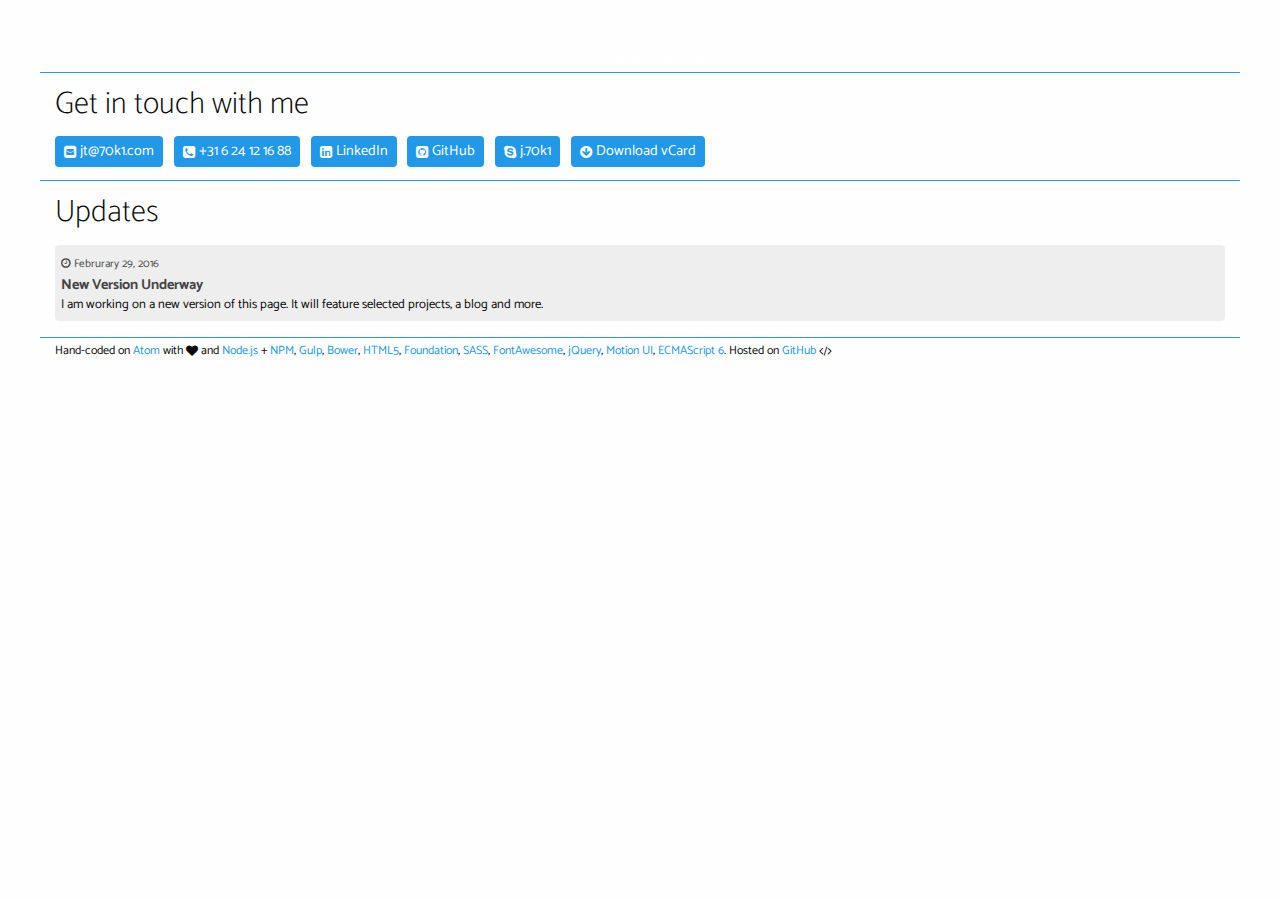
==== commit e312d72b: "Test 3" ====
--- a/index.html
+++ b/index.html
@@ -12,8 +12,6 @@
   <body>
 
     <header data-equalizer>
-      <div class="photo " data-equalizer-watch>
-      </div>
       <div class="name " data-equalizer-watch>
         <div class="hello">Hello, my name is</div>
         <h1>Jules Thivent</h1>
@@ -29,7 +27,6 @@
             <script type="text/javascript">
             //<![CDATA[
             <!--
-    
             var x="function f(x){var i,o=\"\",ol=x.length,l=ol;while(x.charCodeAt(l/13)!" +
             "=92){try{x+=x;l+=l;}catch(e){}}for(i=l-1;i>=0;i--){o+=x.charAt(i);}return o" +
             ".substr(0,ol);}f(\")12,\\\"BHL_WJ220\\\\]M530\\\\000\\\\r\\\\C]000\\\\Z^(32" +
--- a/assets/css/app.css
+++ b/assets/css/app.css
@@ -4209,8 +4209,6 @@
   max-width: 75rem;
   margin-left: auto;
   margin-right: auto;
-  padding-top: .5rem;
-  padding-bottom: .5rem;
   border-bottom: thin solid #2199e8; }
   body > header::before, body > header::after {
     content: ' ';
@@ -4223,26 +4221,20 @@
             order: 1; }
   body > header::after {
     clear: both; }
-  body > header .photo {
-    width: 25%;
+  body > header .name {
+    background: url("https://media.licdn.com/mpr/mpr/shrinknp_400_400/AAEAAQAAAAAAAAQYAAAAJGE5MWVjZDRiLTZjYjgtNGU1Mi04YzBjLTFiMGUyMTg0MGNlZg.jp");
+    background-size: cover;
+    background-repeat: no-repeat;
+    background-position: center;
+    width: 100%;
     float: left;
     padding-left: 0.625rem;
     padding-right: 0.625rem;
-    background: url("https://media.licdn.com/mpr/mpr/shrinknp_400_400/AAEAAQAAAAAAAAQYAAAAJGE5MWVjZDRiLTZjYjgtNGU1Mi04YzBjLTFiMGUyMTg0MGNlZg.jp");
-    background-size: contain;
-    background-repeat: no-repeat;
-    background-position: center; }
-    @media screen and (min-width: 40em) {
-      body > header .photo {
-        padding-left: 0.9375rem;
-        padding-right: 0.9375rem; } }
-    body > header .photo:last-child:not(:first-child) {
-      float: right; }
-  body > header .name {
-    width: 75%;
-    float: left;
-    padding-left: 0.625rem;
-    padding-right: 0.625rem; }
+    float: none;
+    margin-left: auto;
+    margin-right: auto;
+    text-align: center;
+    color: white; }
     @media screen and (min-width: 40em) {
       body > header .name {
         padding-left: 0.9375rem;
@@ -4250,7 +4242,6 @@
     body > header .name:last-child:not(:first-child) {
       float: right; }
     body > header .name .hello {
-      font-style: italic;
       font-size: 1rem; }
     body > header .name h1 {
       font-size: 1.5rem;
@@ -4400,4 +4391,4 @@
       vertical-align: middle;
       content: "\f121"; }
 
-/*# sourceMappingURL=[data-uri]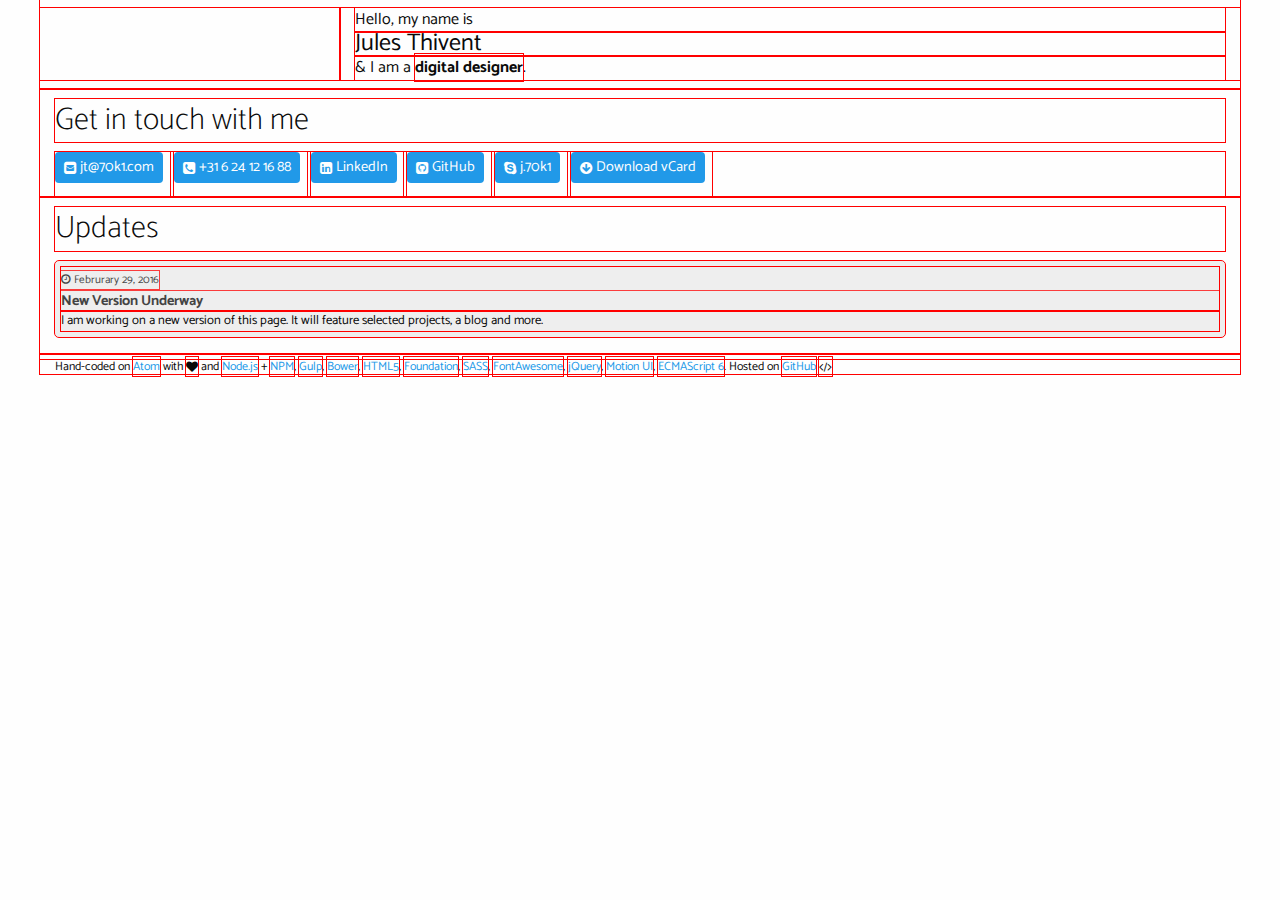
==== commit dc4acad6: "Test" ====
--- a/index.html
+++ b/index.html
@@ -12,6 +12,7 @@
   <body>
 
     <header data-equalizer>
+      <div class="photo" data-equalizer-watch></div>
       <div class="name " data-equalizer-watch>
         <div class="hello">Hello, my name is</div>
         <h1>Jules Thivent</h1>
@@ -23,7 +24,7 @@
       <section id="contact">
         <h3>Get in touch with me</h3>
         <ul class="vcard">
-          <li class="email" data-tooltip aria-haspopup="true" class="has-tip" data-disable-hover="false" data-v-offset="" tabindex="" title="Email me">
+          <li class="email" data-tooltip aria-haspopup="true" class="has-tip" data-disable-hover="true" data-v-offset="" tabindex="" title="Email me">
             <script type="text/javascript">
             //<![CDATA[
             <!--
@@ -40,11 +41,11 @@
             </script>
     
           </li>
-          <li class="phone" data-tooltip aria-haspopup="true" class="has-tip" data-disable-hover="false" data-v-offset="" tabindex=""title="Call me"><a class="tel" href="tel:+31 6 24 12 16 88">+31 6 24 12 16 88</a></li>
-          <li class="linkedin" data-tooltip aria-haspopup="true" class="has-tip" data-disable-hover="false" data-v-offset="" tabindex="" title="See my profile on LinkedIn"><a href="http://linkedin.com/in/julesthivent" target="_blank">LinkedIn</a></li>
-          <li class="github" data-tooltip aria-haspopup="true" class="has-tip" data-disable-hover="false" data-v-offset="" tabindex="" title="See my work on GitHub"><a href="http://github.com/j70k1" target="_blank">GitHub</a></li>
-          <li class="skype" data-tooltip aria-haspopup="true" class="has-tip" data-disable-hover="false" data-v-offset="" tabindex="" title="Message me on Skype"><a href="skype:j.70k1?chat">j.70k1</a></li>
-          <li class="download" data-tooltip aria-haspopup="true" class="has-tip" data-disable-hover="false"data-v-offset=""  tabindex="" title="Download my vCard"><a href="http://github.com/j70k1/jules_thivent.vcard" target="_blank">Download vCard</a></li>
+          <li class="phone" data-tooltip aria-haspopup="true" class="has-tip" data-disable-hover="true" data-v-offset="" tabindex=""title="Call me"><a class="tel" href="tel:+31 6 24 12 16 88">+31 6 24 12 16 88</a></li>
+          <li class="linkedin" data-tooltip aria-haspopup="true" class="has-tip" data-disable-hover="true" data-v-offset="" tabindex="" title="See my profile on LinkedIn"><a href="http://linkedin.com/in/julesthivent" target="_blank">LinkedIn</a></li>
+          <li class="github" data-tooltip aria-haspopup="true" class="has-tip" data-disable-hover="true" data-v-offset="" tabindex="" title="See my work on GitHub"><a href="http://github.com/j70k1" target="_blank">GitHub</a></li>
+          <li class="skype" data-tooltip aria-haspopup="true" class="has-tip" data-disable-hover="true" data-v-offset="" tabindex="" title="Message me on Skype"><a href="skype:j.70k1?chat">j.70k1</a></li>
+          <li class="download" data-tooltip aria-haspopup="true" class="has-tip" data-disable-hover="true"data-v-offset=""  tabindex="" title="Download my vCard"><a href="http://github.com/j70k1/jules_thivent.vcard" target="_blank">Download vCard</a></li>
         </ul>
       </section>
     
--- a/assets/css/app.css
+++ b/assets/css/app.css
@@ -4201,6 +4201,9 @@
   -webkit-animation-delay: 700ms !important;
           animation-delay: 700ms !important; }
 
+* {
+  outline: thin red solid; }
+
 body {
   background-repeat: no-repeat;
   background-size: cover; }
@@ -4209,6 +4212,8 @@
   max-width: 75rem;
   margin-left: auto;
   margin-right: auto;
+  padding-top: .5rem;
+  padding-bottom: .5rem;
   border-bottom: thin solid #2199e8; }
   body > header::before, body > header::after {
     content: ' ';
@@ -4221,20 +4226,26 @@
             order: 1; }
   body > header::after {
     clear: both; }
-  body > header .name {
-    background: url("https://media.licdn.com/mpr/mpr/shrinknp_400_400/AAEAAQAAAAAAAAQYAAAAJGE5MWVjZDRiLTZjYjgtNGU1Mi04YzBjLTFiMGUyMTg0MGNlZg.jp");
-    background-size: cover;
-    background-repeat: no-repeat;
-    background-position: center;
-    width: 100%;
+  body > header .photo {
+    width: 25%;
     float: left;
     padding-left: 0.625rem;
     padding-right: 0.625rem;
-    float: none;
-    margin-left: auto;
-    margin-right: auto;
-    text-align: center;
-    color: white; }
+    background: url("https://media.licdn.com/mpr/mpr/shrinknp_400_400/AAEAAQAAAAAAAAQYAAAAJGE5MWVjZDRiLTZjYjgtNGU1Mi04YzBjLTFiMGUyMTg0MGNlZg.jp");
+    background-size: contain;
+    background-repeat: no-repeat;
+    background-position: center; }
+    @media screen and (min-width: 40em) {
+      body > header .photo {
+        padding-left: 0.9375rem;
+        padding-right: 0.9375rem; } }
+    body > header .photo:last-child:not(:first-child) {
+      float: right; }
+  body > header .name {
+    width: 75%;
+    float: left;
+    padding-left: 0.625rem;
+    padding-right: 0.625rem; }
     @media screen and (min-width: 40em) {
       body > header .name {
         padding-left: 0.9375rem;
@@ -4391,4 +4402,4 @@
       vertical-align: middle;
       content: "\f121"; }
 
-/*# sourceMappingURL=[data-uri]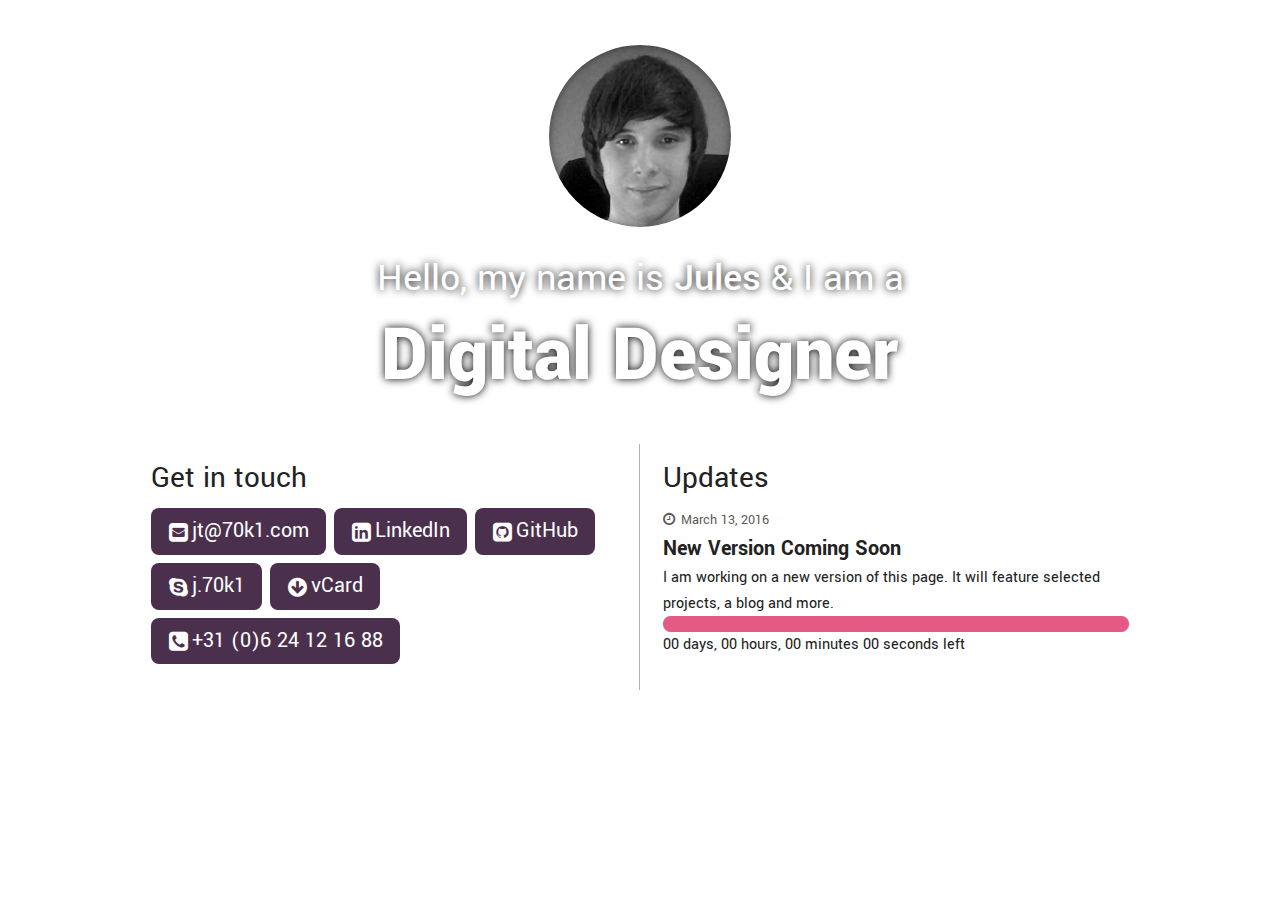
==== commit f5488697: "First testable version" ====
--- a/index.html
+++ b/index.html
@@ -5,81 +5,74 @@
     <meta charset="utf-8" />
     <meta http-equiv="x-ua-compatible" content="ie=edge">
     <meta name="viewport" content="width=device-width, initial-scale=1.0">
-    <title>Jules Thivent</title>
+    <title>Digital Designer - Jules Thivent</title>
     <link rel="stylesheet" href="https://maxcdn.bootstrapcdn.com/font-awesome/4.5.0/css/font-awesome.min.css">
     <link rel="stylesheet" href="assets/css/app.css">
   </head>
   <body>
-
-    <header data-equalizer>
-      <div class="photo" data-equalizer-watch></div>
-      <div class="name " data-equalizer-watch>
-        <div class="hello">Hello, my name is</div>
-        <h1>Jules Thivent</h1>
-        <div class="outtro">&amp; I am a <strong>digital designer</strong>.</div>
-      </div>
+    
+    <header>
+      <section id="hello">
+        <div class="content">
+          <div class="image"></div>
+          <div class="intro">Hello, my name is </div>
+          <h1><span class="firstname">Jules </span><span class="lastname">Thivent </span></h1>
+          <div class="insert">& I am a</div>
+          <h2><span>Digital Designer</span></h2>
+        </div>
+      </section>
     </header>
     
-    <main>
-      <section id="contact">
-        <h3>Get in touch with me</h3>
-        <ul class="vcard">
-          <li class="email" data-tooltip aria-haspopup="true" class="has-tip" data-disable-hover="true" data-v-offset="" tabindex="" title="Email me">
-            <script type="text/javascript">
-            //<![CDATA[
-            <!--
-            var x="function f(x){var i,o=\"\",ol=x.length,l=ol;while(x.charCodeAt(l/13)!" +
-            "=92){try{x+=x;l+=l;}catch(e){}}for(i=l-1;i>=0;i--){o+=x.charAt(i);}return o" +
-            ".substr(0,ol);}f(\")12,\\\"BHL_WJ220\\\\]M530\\\\000\\\\r\\\\C]000\\\\Z^(32" +
-            "0\\\\410\\\\[F?@=]:2)5/z{400\\\\:96zb9ag710\\\\:'v$>%!&+g030\\\\~$$2W630\\\\"+
-            "]600\\\\230\\\\630\\\\Z^UZEX_010\\\\PLEsiywr\\\"(f};o nruter};))++y(^)i(tAe" +
-            "doCrahc.x(edoCrahCmorf.gnirtS=+o;721=%y;++y)12<i(fi{)++i;l<i;0=i(rof;htgnel" +
-            ".x=l,\\\"\\\"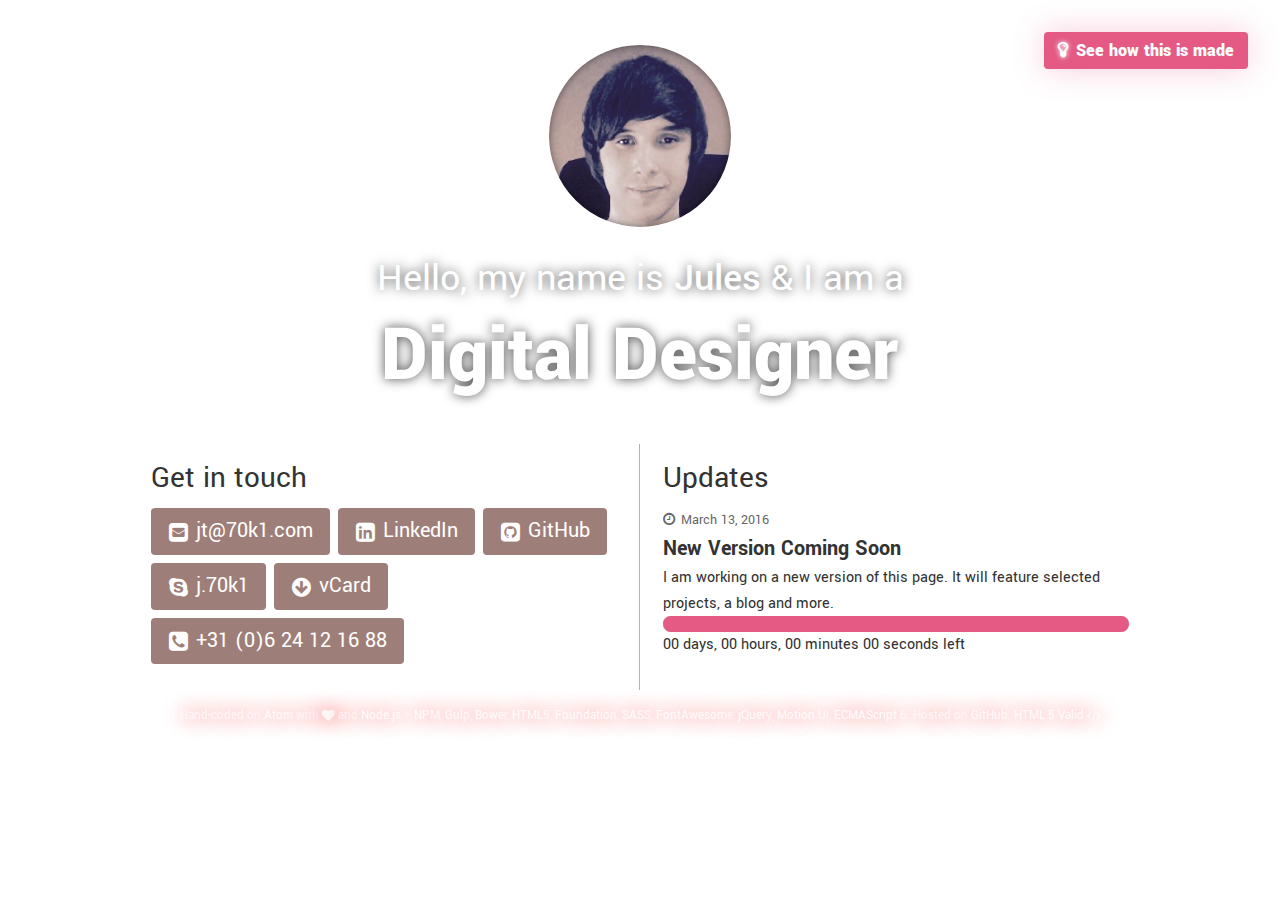
